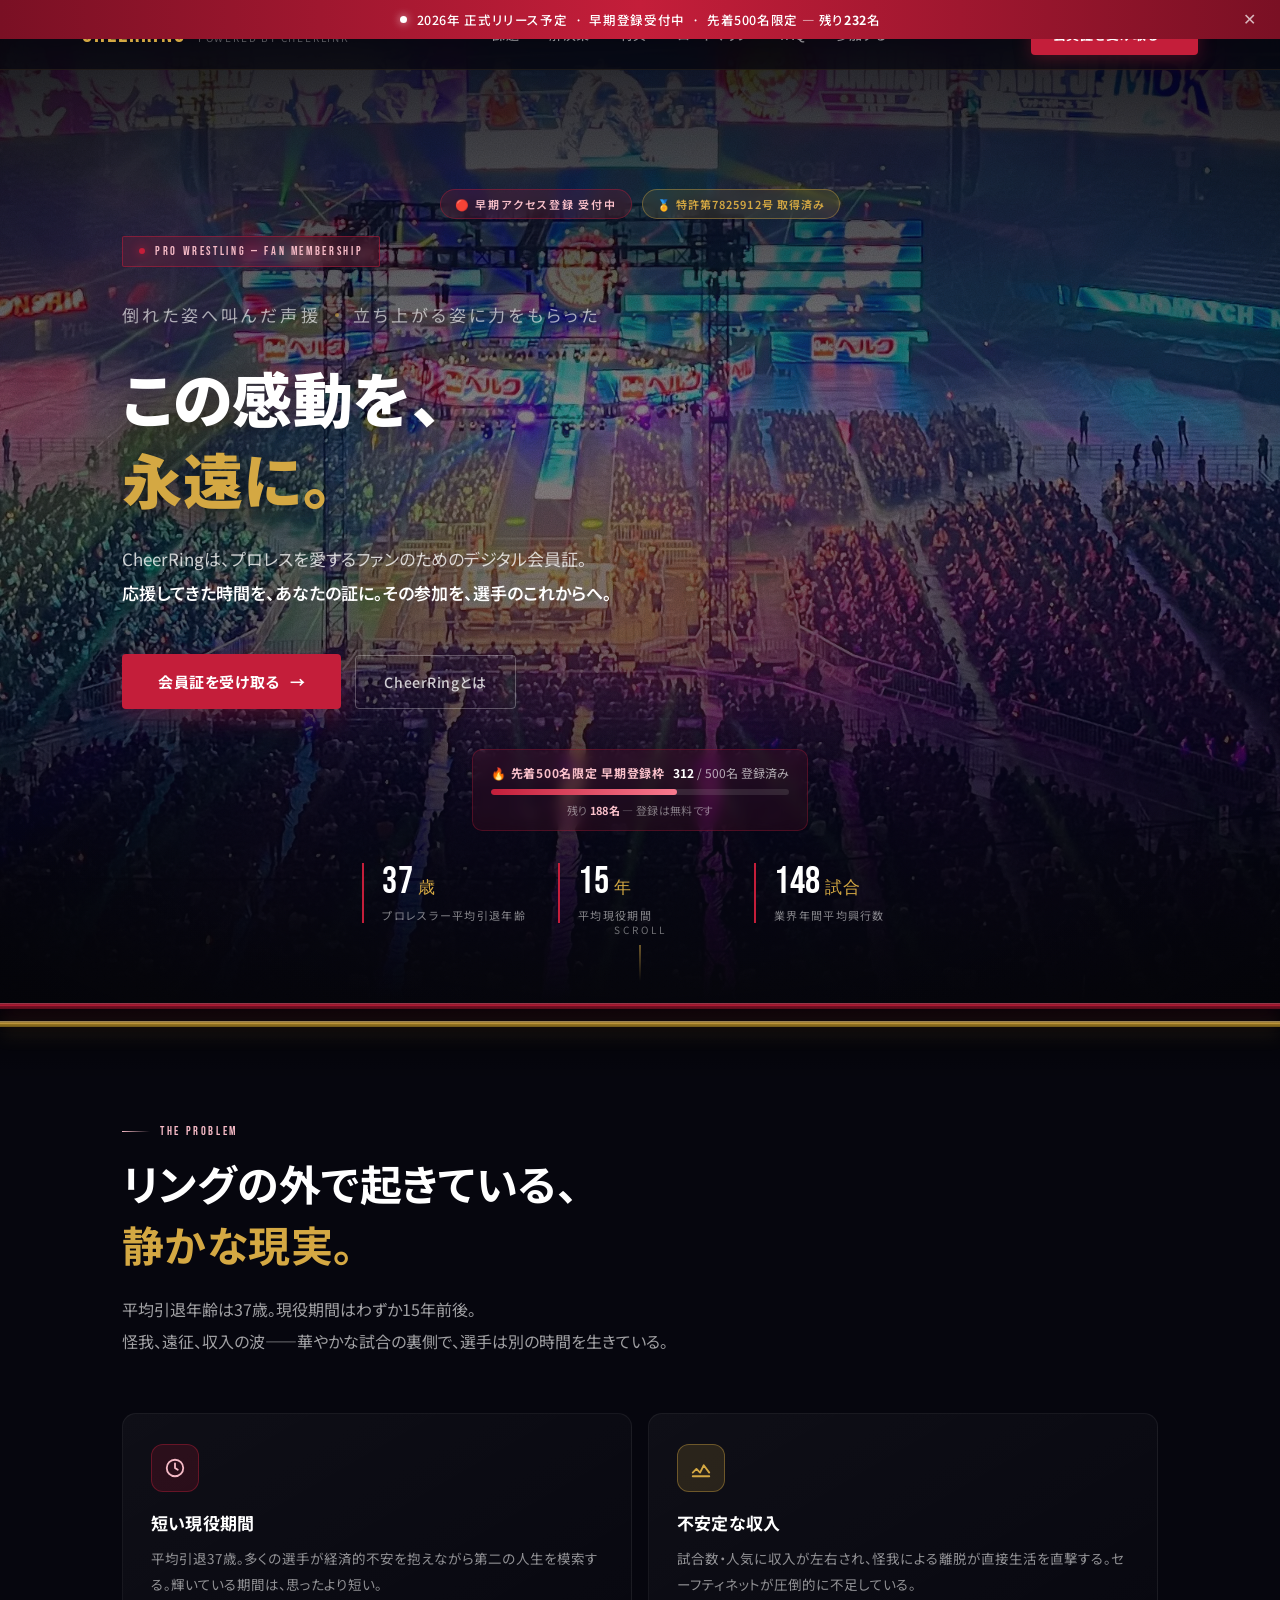
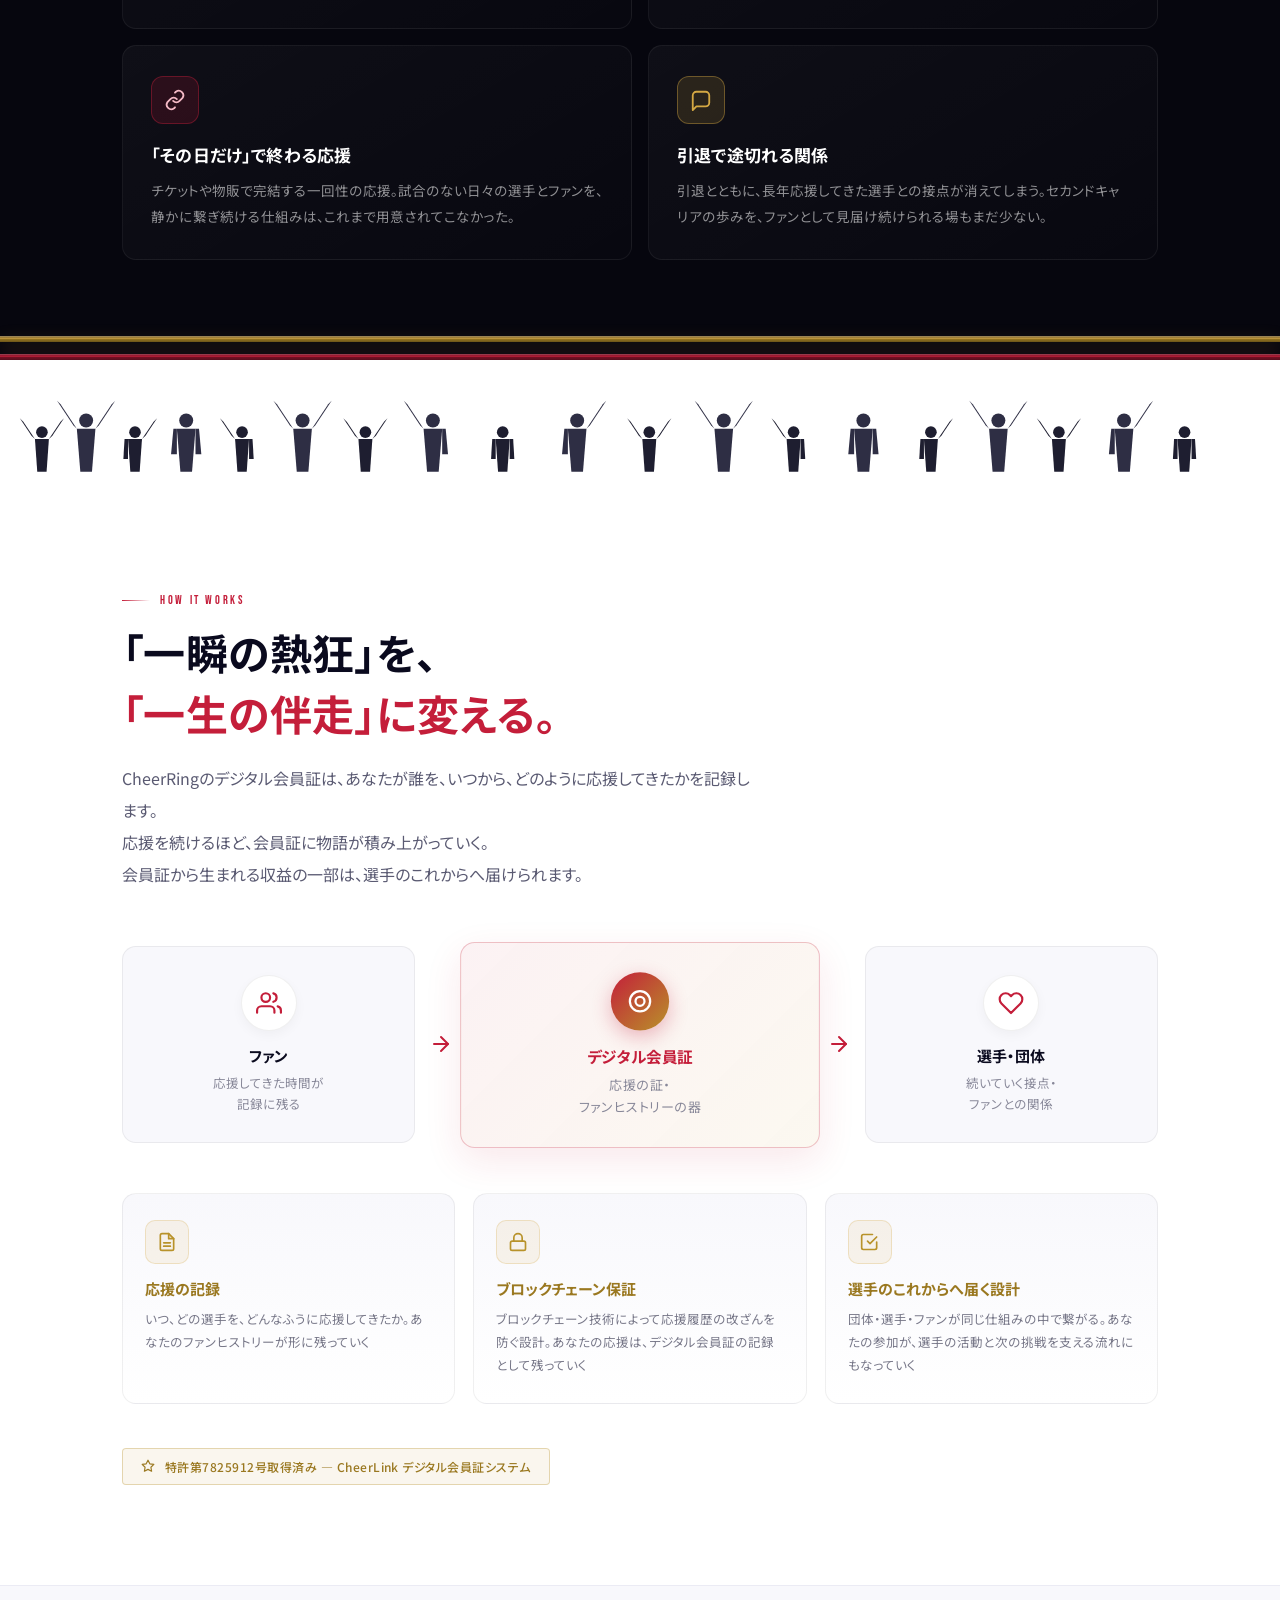
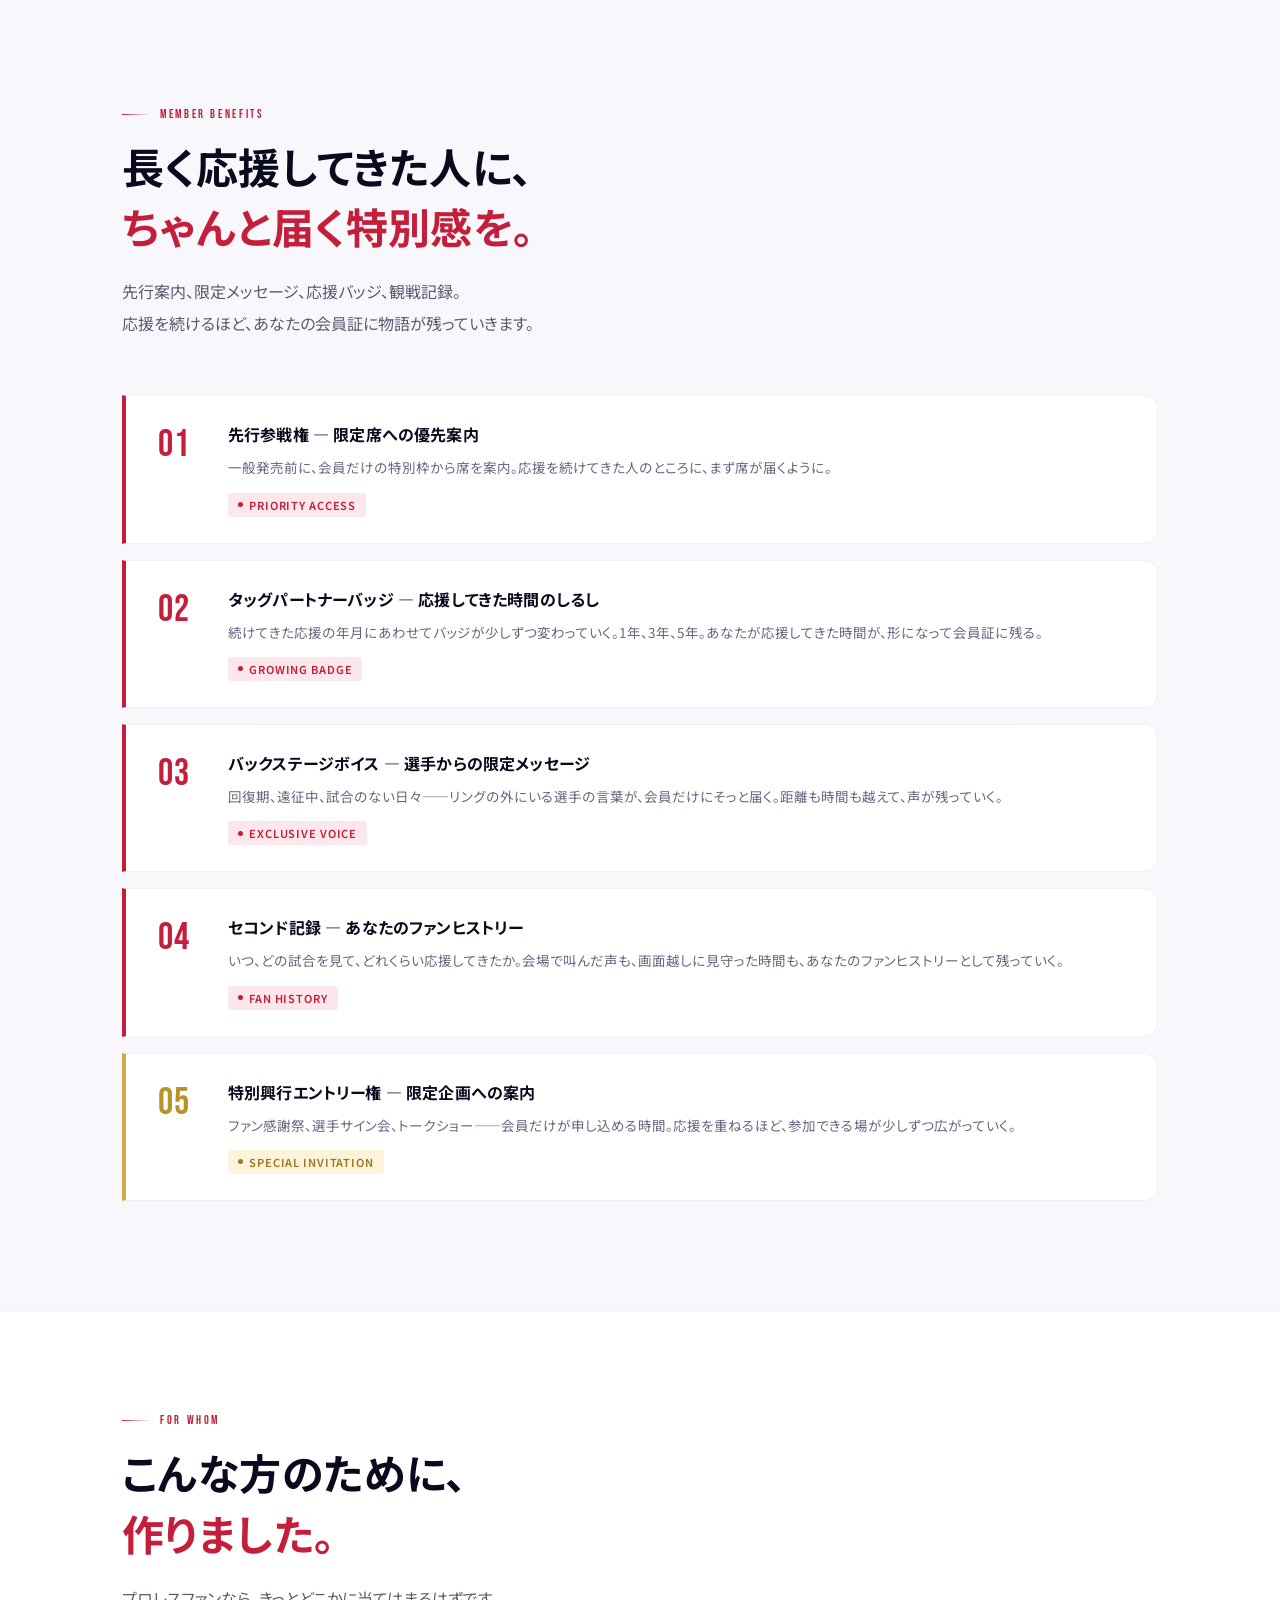
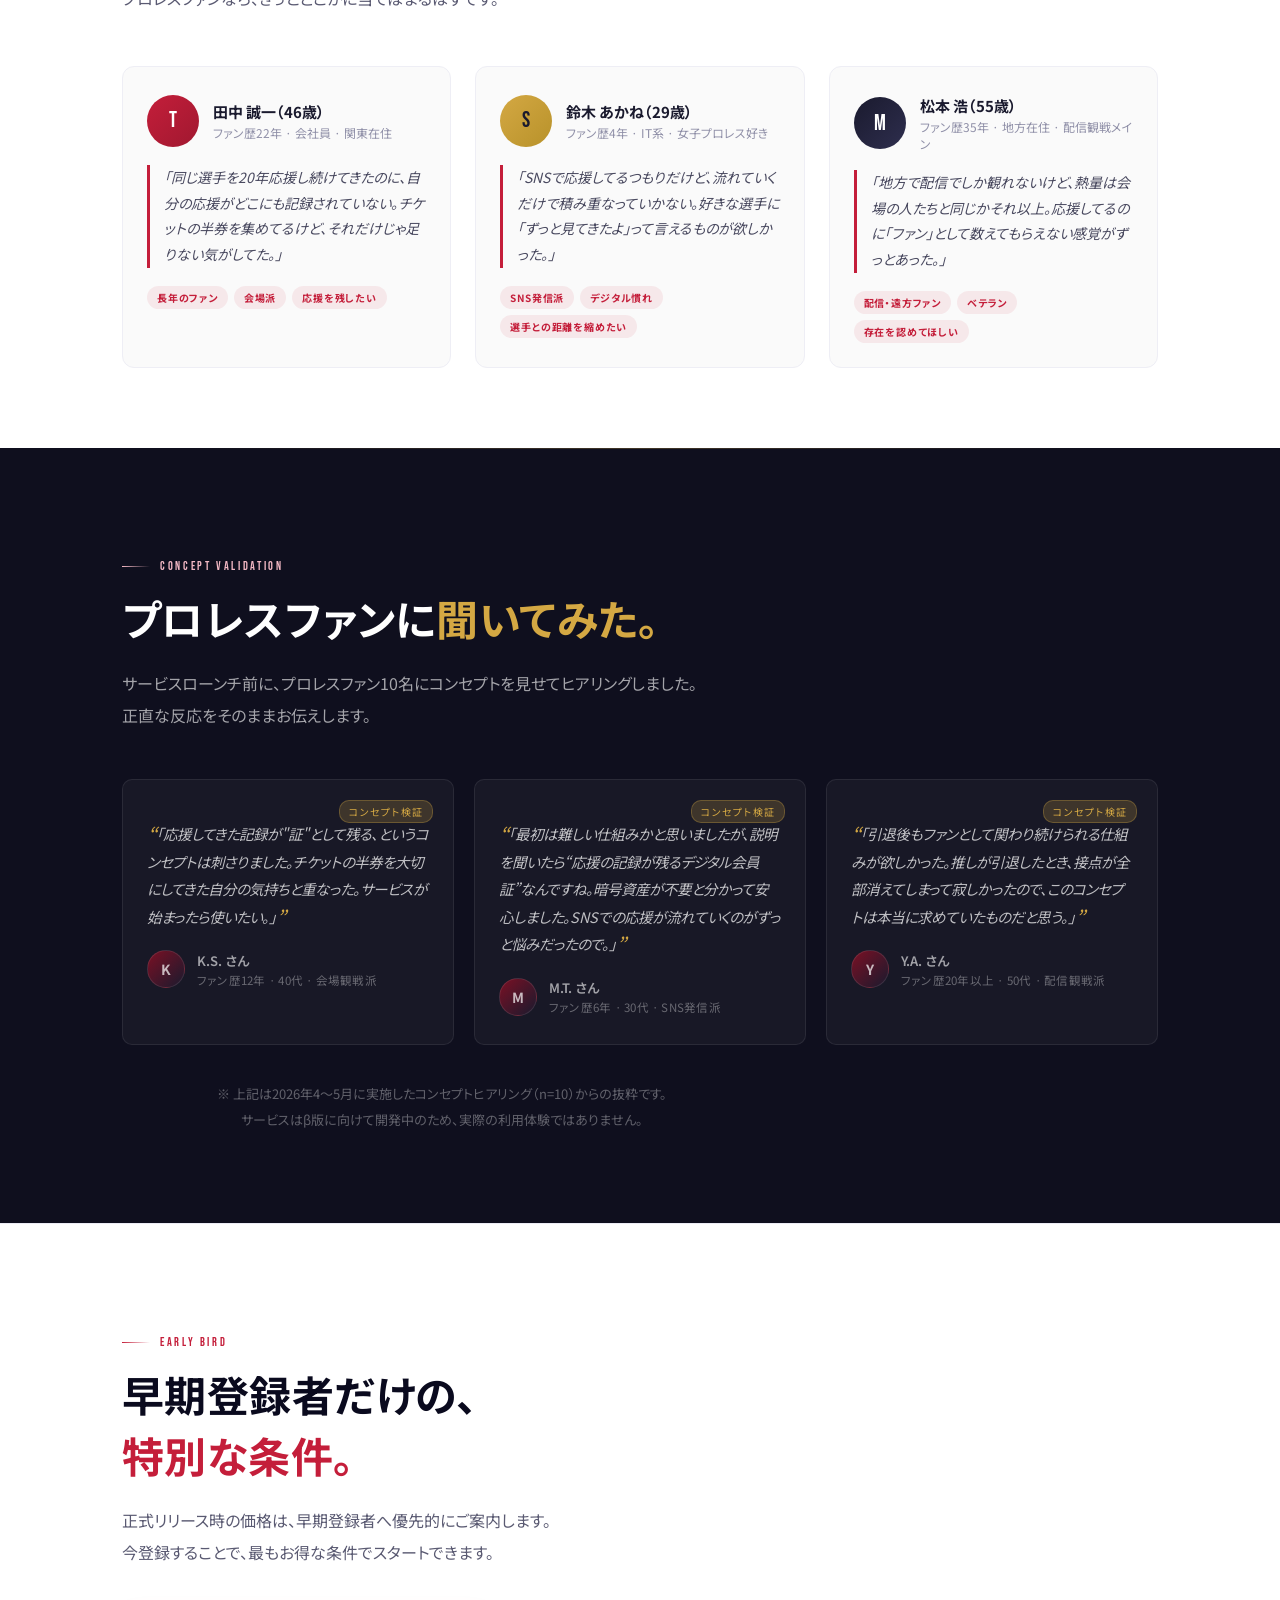
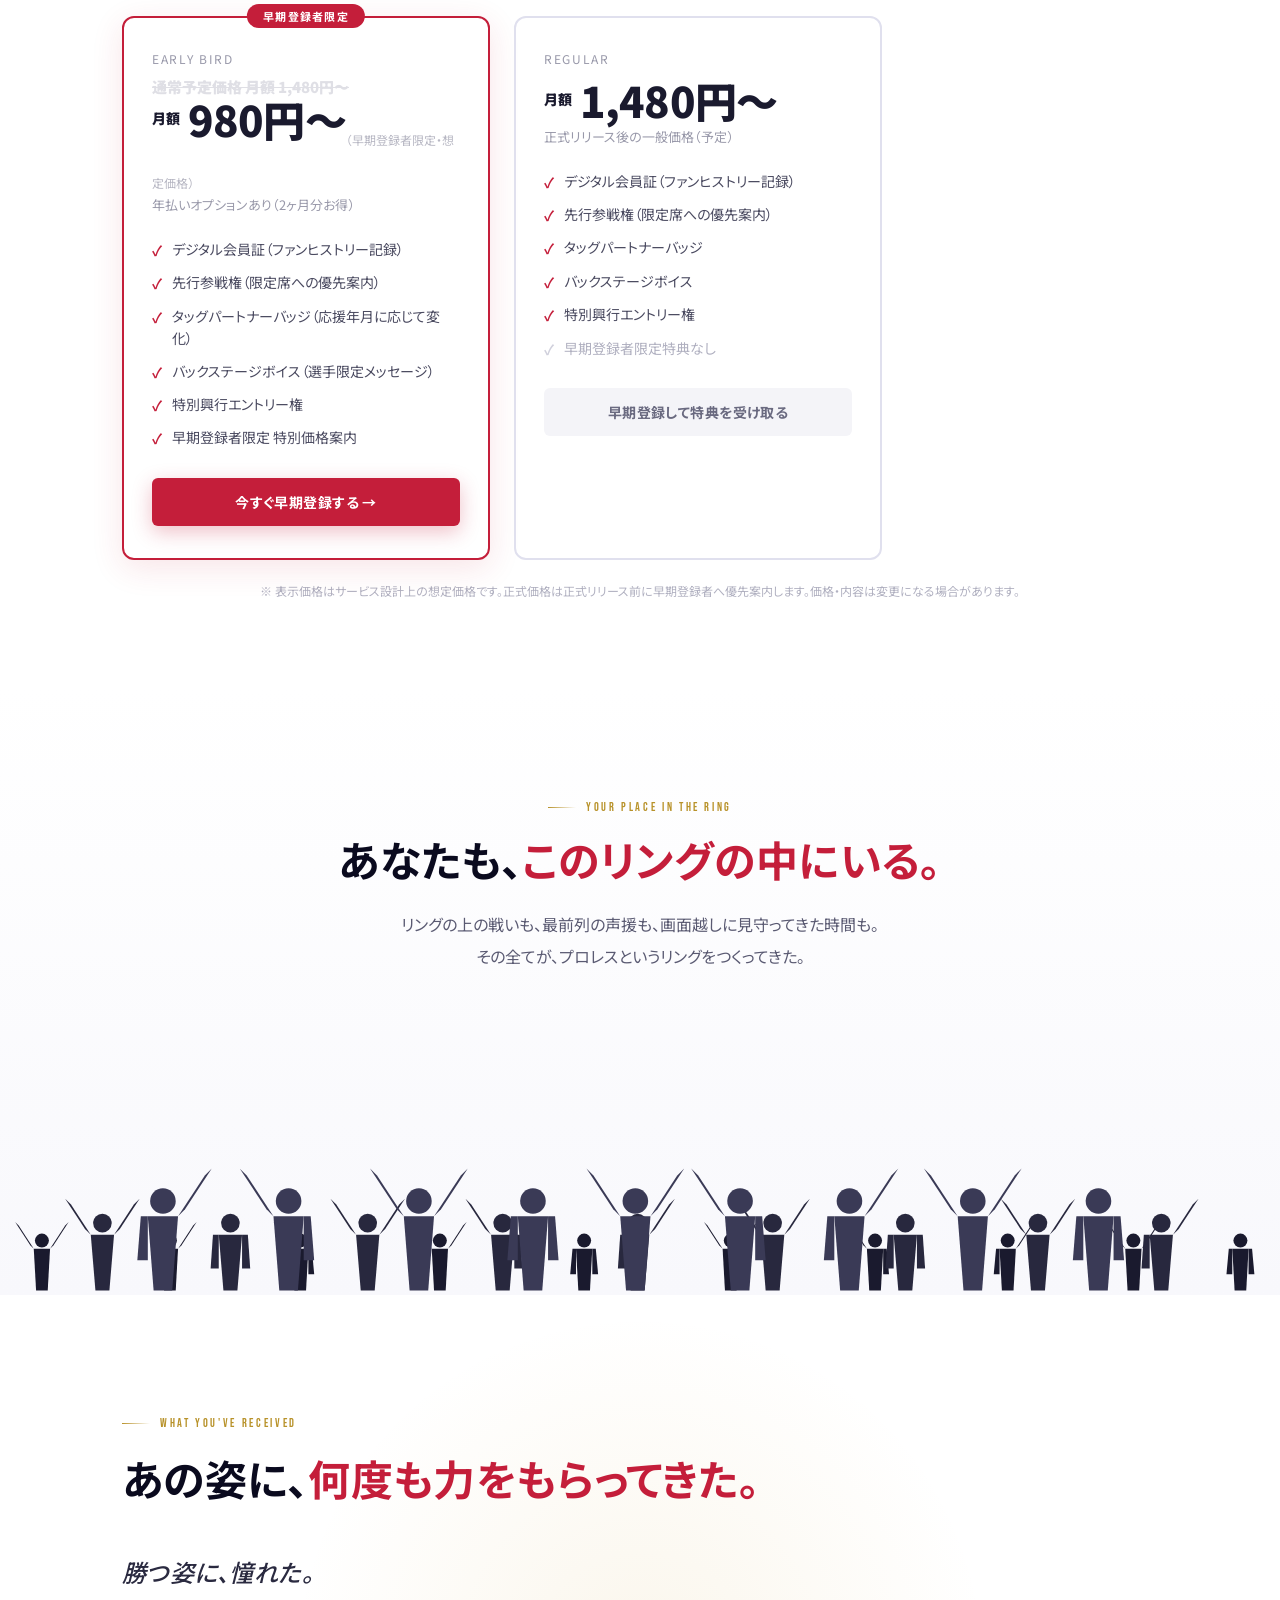
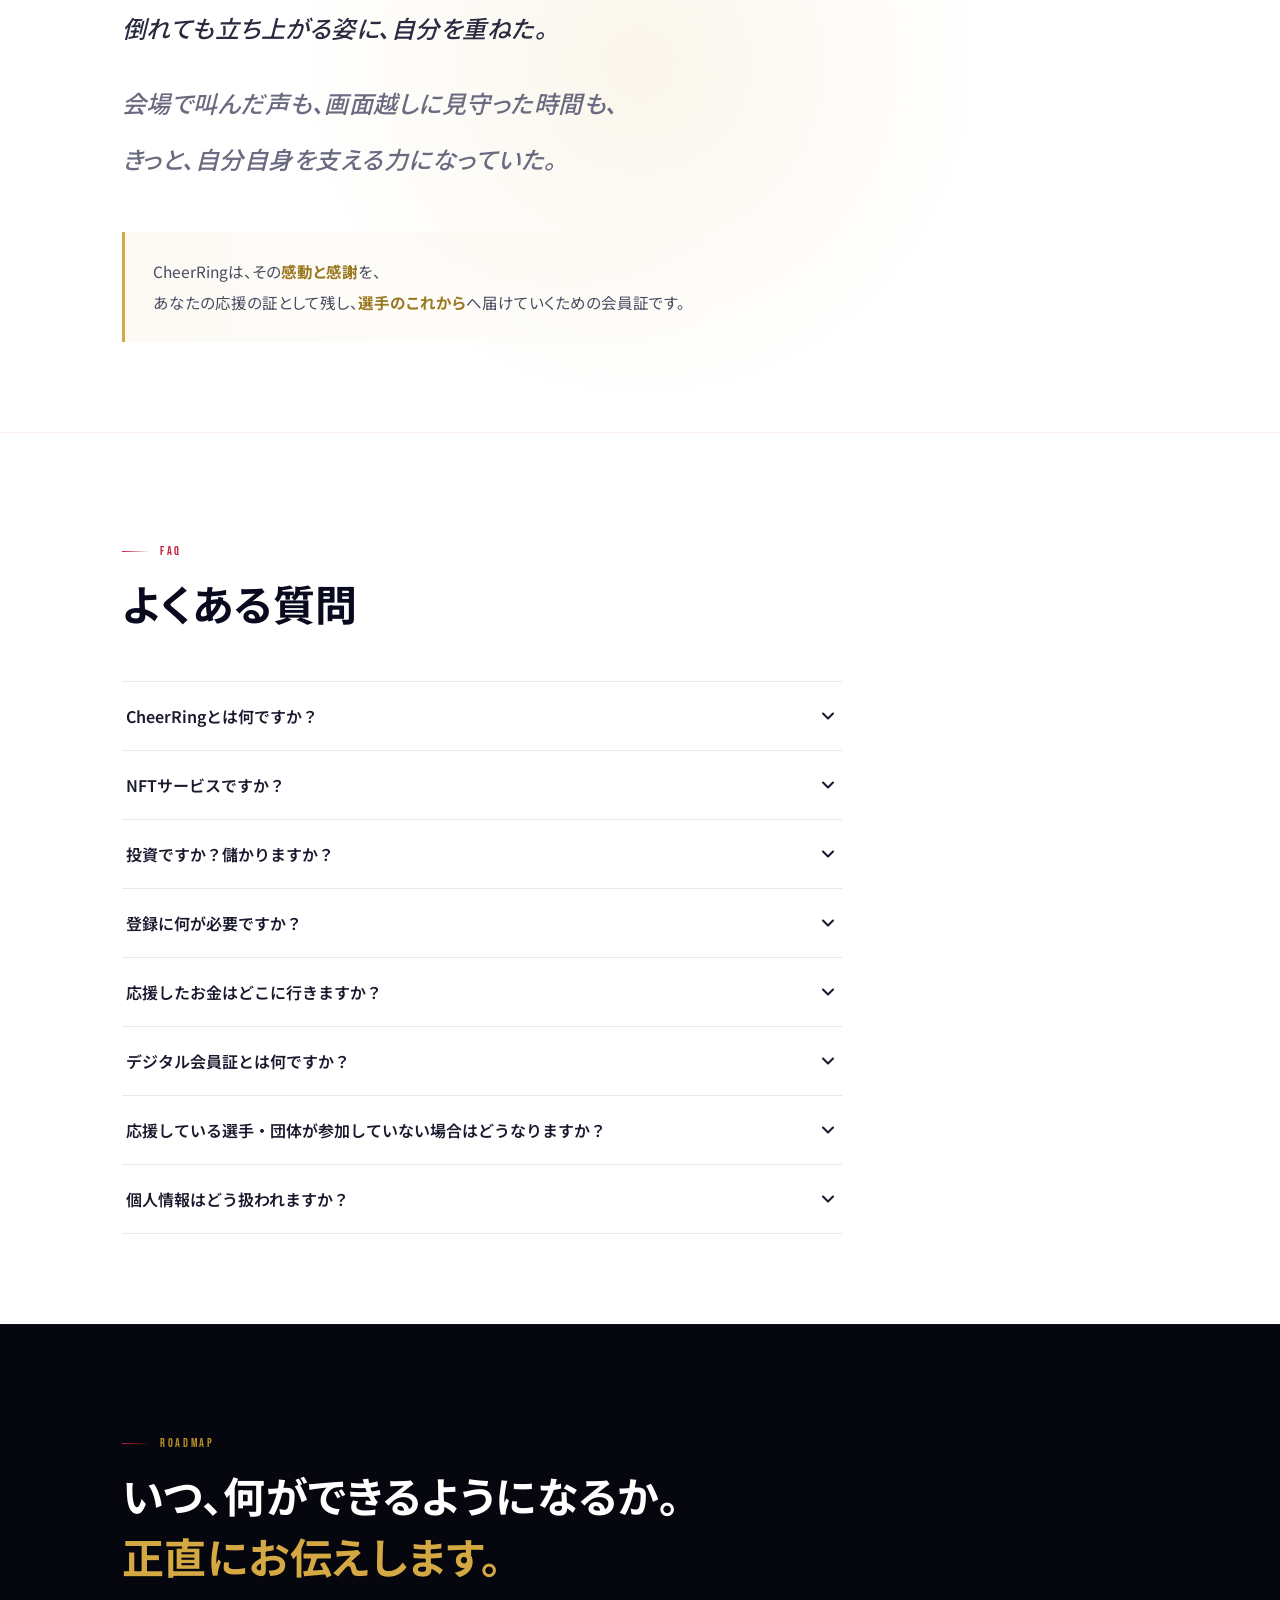
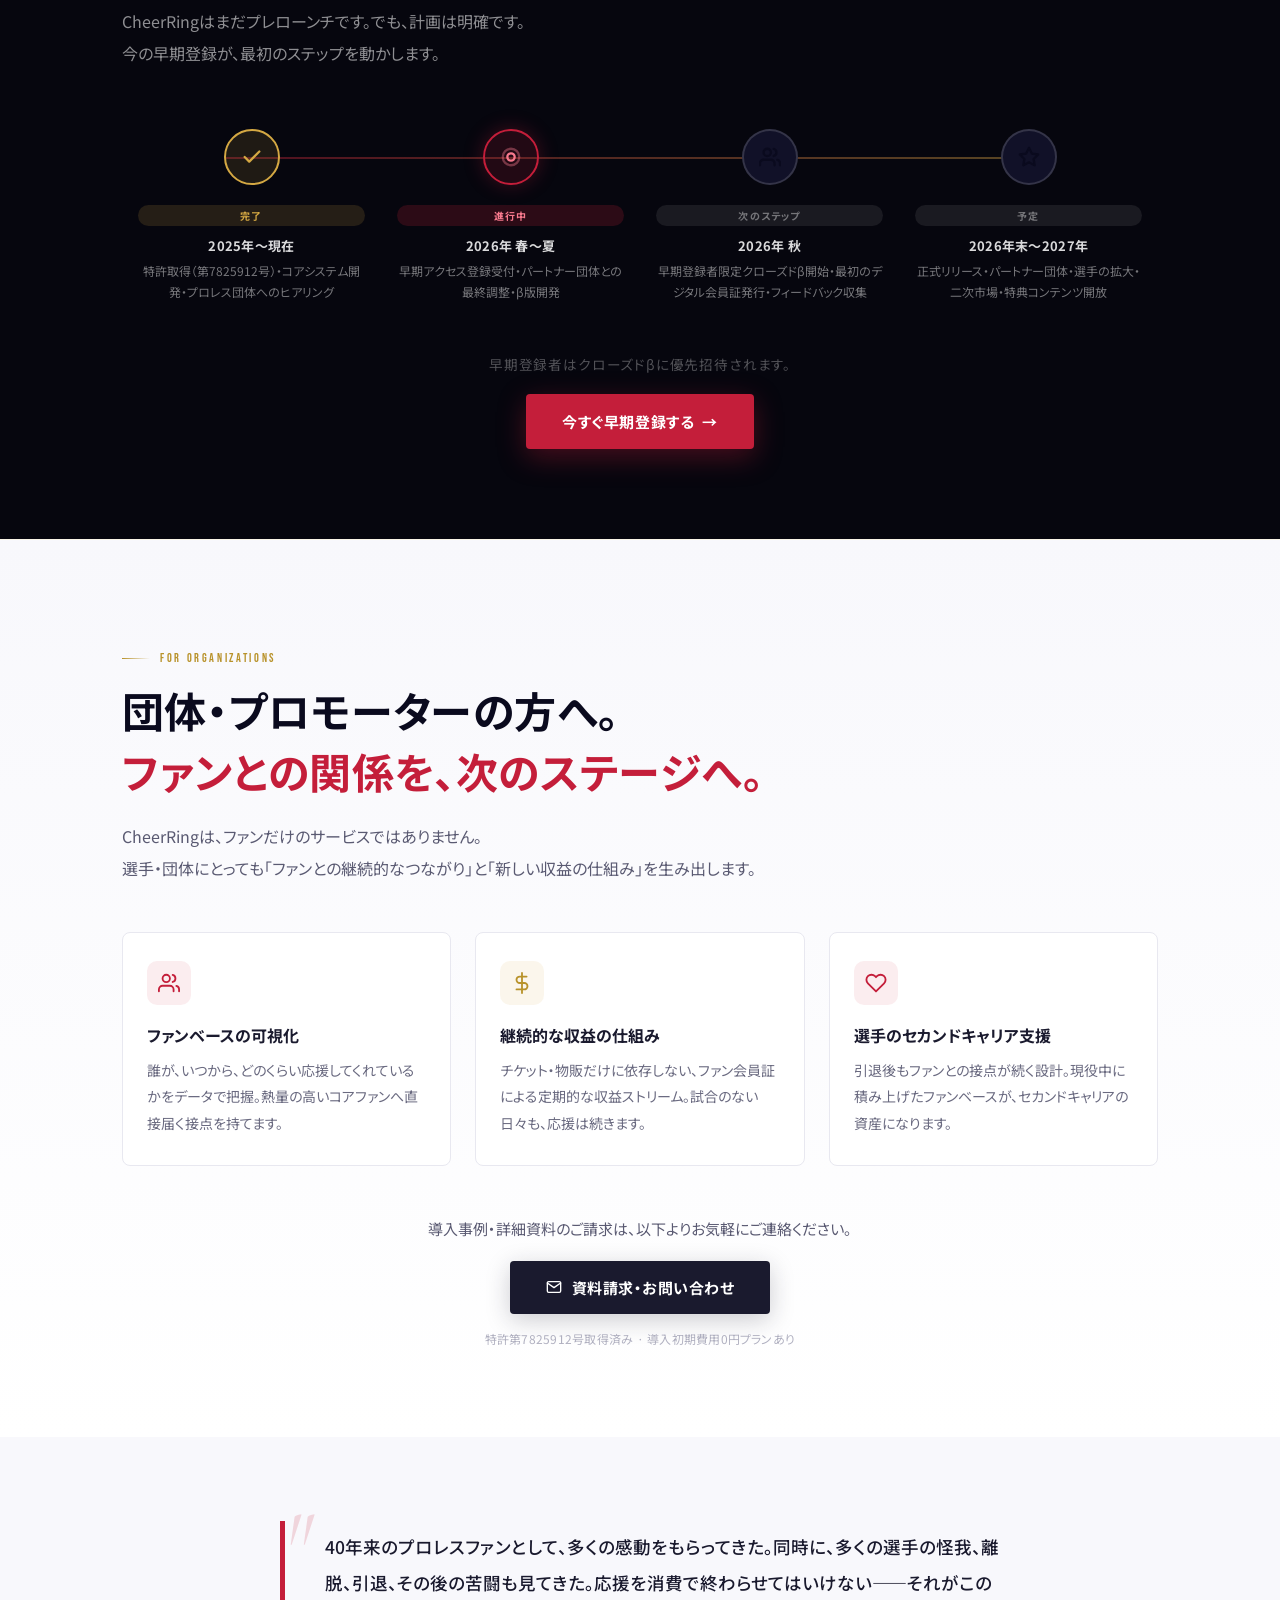
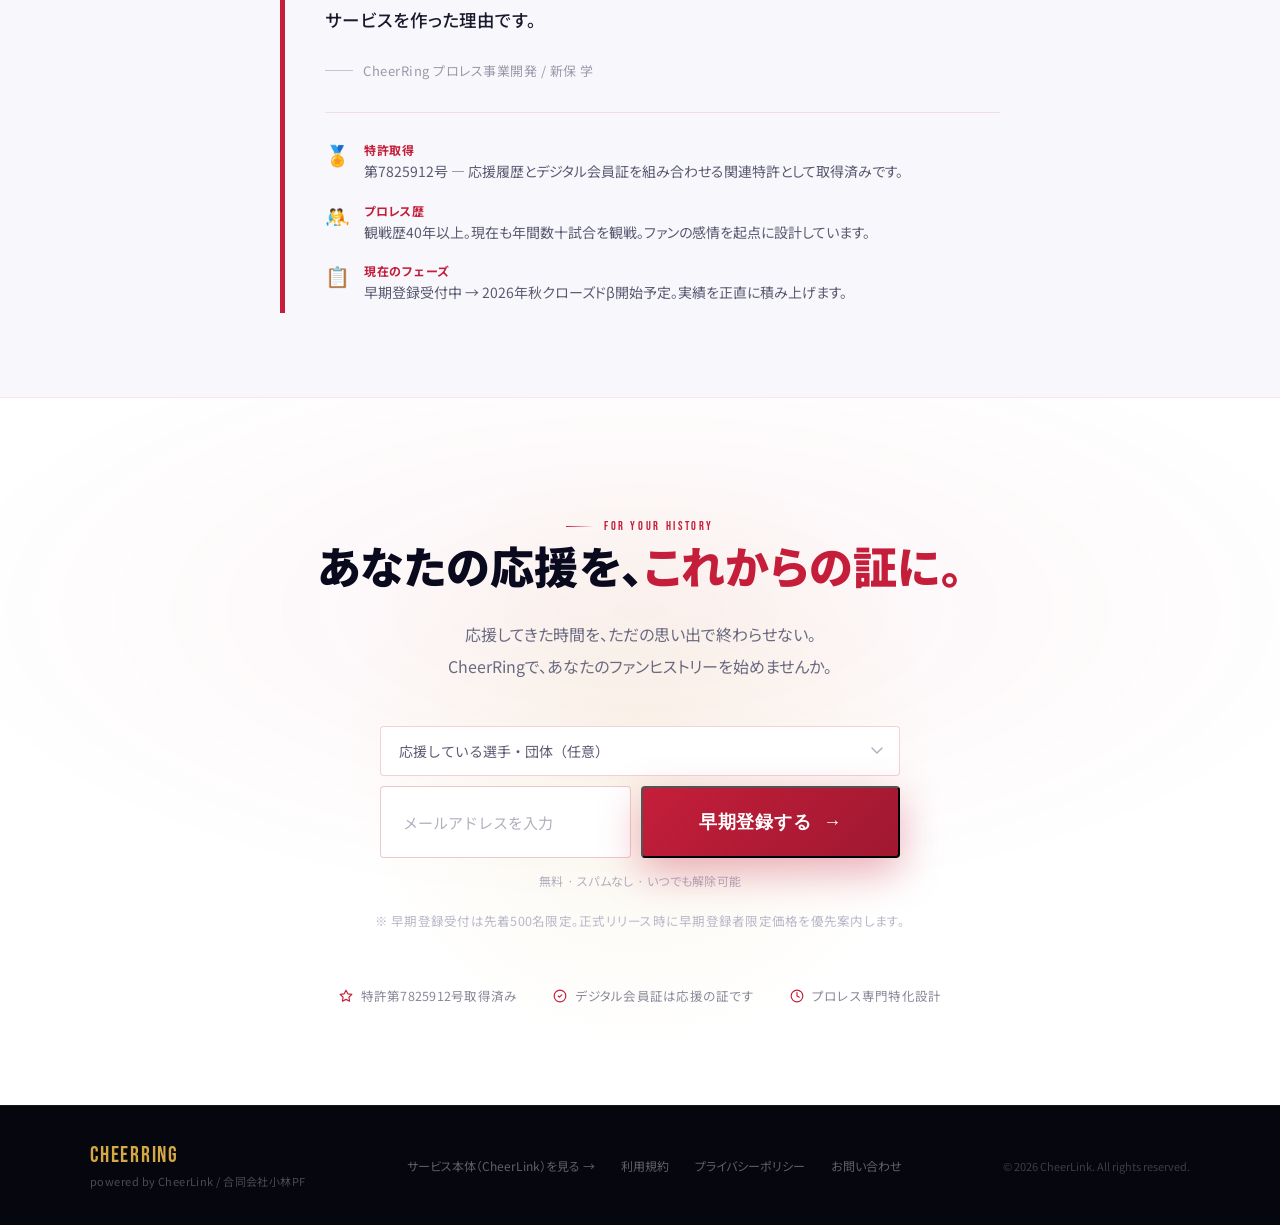
==== index.html @ 6fa5cf4f "chore: update LP FAQ and service copy" ====
<!DOCTYPE html>
<html lang="ja">
<head>
  <meta charset="UTF-8">
  <meta name="viewport" content="width=device-width, initial-scale=1.0">
  <title>CheerRing — この感動を、永遠に。</title>
  <meta name="description" content="CheerRingは、プロレスファンのためのデジタル会員証。応援してきた時間を証として残し、選手のこれからへ届ける。特許取得済み。早期登録無料・先着500名限定。2026年秋クローズドβ開始予定。">
  <meta property="og:title" content="CheerRing — この感動を、永遠に。">
  <meta property="og:description" content="プロレスファンのためのデジタル会員証。応援してきた時間を証として残す。特許第7825912号取得済み。先着500名限定・早期登録無料。">
  <meta property="og:type" content="website">
  <meta property="og:url" content="https://manabu619.github.io/cheerring/">
  <meta property="og:image" content="https://manabu619.github.io/cheerring/hero_bg2.png">
  <meta property="og:image:width" content="1200">
  <meta property="og:image:height" content="630">
  <meta name="twitter:card" content="summary_large_image">
  <meta name="twitter:title" content="CheerRing — この感動を、永遠に。">
  <meta name="twitter:description" content="プロレスファンのためのデジタル会員証。応援してきた時間を証として残す。特許取得済み・先着500名限定・無料登録。">
  <meta name="twitter:image" content="https://manabu619.github.io/cheerring/hero_bg2.png">
  <link rel="canonical" href="https://manabu619.github.io/cheerring/">
  <link rel="manifest" href="manifest.json">
  <link rel="icon" type="image/svg+xml" href="data:image/svg+xml,<svg xmlns='http://www.w3.org/2000/svg' viewBox='0 0 32 32'><rect width='32' height='32' rx='6' fill='%23c41e3a'/><text x='16' y='24' text-anchor='middle' font-size='22' font-family='serif' fill='%23d4a843'>C</text></svg>">
  <meta name="theme-color" content="#c41e3a">
  <meta name="apple-mobile-web-app-capable" content="yes">
  <meta name="apple-mobile-web-app-status-bar-style" content="black-translucent">
  <meta name="apple-mobile-web-app-title" content="CheerRing">
  <script type="application/ld+json">
  {
    "@context": "https://schema.org",
    "@graph": [
      {
        "@type": "Organization",
        "name": "CheerRing",
        "url": "https://manabu619.github.io/cheerring/",
        "description": "プロレスを愛するファンのためのデジタル会員証サービス",
        "founder": { "@type": "Person", "name": "新保学" },
        "parentOrganization": { "@type": "Organization", "name": "CheerLink / 合同会社小林PF" }
      },
      {
        "@type": "FAQPage",
        "mainEntity": [
          {
            "@type": "Question",
            "name": "CheerRingとは何ですか？",
            "acceptedAnswer": {
              "@type": "Answer",
              "text": "CheerRingは、ファンがいつ、誰を、どれだけ応援したかをデジタル会員証として記録し、その応援金額を選手または団体へ届ける仕組みです。"
            }
          },
          {
            "@type": "Question",
            "name": "NFTサービスですか？",
            "acceptedAnswer": {
              "@type": "Answer",
              "text": "バックエンドの技術としてブロックチェーンを使いますが、ファンにNFTや暗号資産の知識は必要ありません。ユーザーが扱うのはデジタル会員証です。"
            }
          },
          {
            "@type": "Question",
            "name": "投資ですか？儲かりますか？",
            "acceptedAnswer": {
              "@type": "Answer",
              "text": "投資商品ではありません。受け取るのは応援の記録と継続特典であり、値上がり益・配当・元本保証はありません。"
            }
          },
          {
            "@type": "Question",
            "name": "登録に何が必要ですか？",
            "acceptedAnswer": {
              "@type": "Answer",
              "text": "早期登録に必要なのはメールアドレスだけです。暗号資産・ウォレット・クレジットカードの事前登録は不要です。"
            }
          },
          {
            "@type": "Question",
            "name": "応援したお金はどこに行きますか？",
            "acceptedAnswer": {
              "@type": "Answer",
              "text": "応援金額の85%を選手へ届け、15%がプラットフォーム運営費になります。正式な支払い条件はリリース時に案内します。"
            }
          },
          {
            "@type": "Question",
            "name": "デジタル会員証とは何ですか？",
            "acceptedAnswer": {
              "@type": "Answer",
              "text": "デジタル会員証は、いつ、誰を、どれだけ応援したかを記録する応援の証です。専門知識や暗号資産の購入は不要です。"
            }
          }
        ]
      }
    ]
  }
  </script>
  <link rel="preconnect" href="https://fonts.googleapis.com">
  <link rel="preconnect" href="https://fonts.gstatic.com" crossorigin>
  <link href="https://fonts.googleapis.com/css2?family=Noto+Sans+JP:wght@300;400;500;600;700;900&family=Bebas+Neue&family=Cormorant+Garamond:ital,wght@1,500;1,600&display=swap" rel="stylesheet">
  <style>
    /* ========================================================
       CheerRing — Pro Wrestling Fan Support Platform
       Design System v2.0 (visual rebuild)
       ======================================================== */

    /* ---------- Skip link (accessibility) ---------- */
    .skip-link {
      position: absolute;
      top: -100%;
      left: 1rem;
      z-index: 9999;
      padding: .5rem 1.2rem;
      background: #c41e3a;
      color: #fff;
      font-size: .9rem;
      font-weight: 700;
      border-radius: 4px;
      text-decoration: none;
      transition: top .15s;
    }
    .skip-link:focus { top: .75rem; }

    /* ---------- Legal modal ---------- */
    .legal-overlay {
      display: none;
      position: fixed;
      inset: 0;
      background: rgba(0,0,0,.85);
      z-index: 10000;
      overflow-y: auto;
      padding: 2rem 1rem;
    }
    .legal-overlay.open { display: flex; align-items: flex-start; justify-content: center; }
    .legal-modal {
      background: #111128;
      border: 1px solid rgba(255,255,255,.12);
      border-radius: 12px;
      max-width: 680px;
      width: 100%;
      padding: 2.5rem 2rem;
      position: relative;
      color: rgba(255,255,255,.82);
      font-size: .88rem;
      line-height: 1.8;
    }
    .legal-modal h2 { font-size: 1.2rem; color: #fff; margin-bottom: 1.5rem; }
    .legal-modal h3 { font-size: .95rem; color: #d4a843; margin: 1.4rem 0 .4rem; }
    .legal-modal p { margin-bottom: .8rem; }
    .legal-close-btn {
      position: absolute;
      top: 1rem;
      right: 1rem;
      background: none;
      border: none;
      color: rgba(255,255,255,.6);
      font-size: 1.4rem;
      cursor: pointer;
      line-height: 1;
      padding: .25rem .5rem;
      border-radius: 4px;
      transition: color .2s;
    }
    .legal-close-btn:hover { color: #fff; }

    /* ---------- Reset & root ---------- */
    *, *::before, *::after { margin: 0; padding: 0; box-sizing: border-box; }
    html { scroll-behavior: smooth; -webkit-text-size-adjust: 100%; }
    body {
      font-family: 'Noto Sans JP', 'Hiragino Kaku Gothic ProN', 'Hiragino Sans', 'Yu Gothic', sans-serif;
      font-feature-settings: 'palt';
      -webkit-font-smoothing: antialiased;
      -moz-osx-font-smoothing: grayscale;
      color: #0a0a1e;
      background: #06060e;
      overflow-x: hidden;
    }
    img, svg { max-width: 100%; display: block; }
    a { color: inherit; }

    :root {
      --red: #c41e3a;
      --red-dark: #a01830;
      --red-deep: #7a1024;
      --gold: #d4a843;
      --gold-dark: #b8922a;
      --gold-deep: #9a7820;
      --ink: #06060e;
      --ink-2: #0f0f1e;
      --ink-3: #1a1a2e;
      --paper: #ffffff;
      --paper-2: #f8f8fc;
      --paper-3: #efeff5;
      --line: rgba(255,255,255,0.08);
      --text-mute: rgba(255,255,255,0.62);
      --text-mute-2: rgba(255,255,255,0.42);
    }

    /* ---------- Utilities ---------- */
    .container { max-width: 1100px; margin: 0 auto; padding: 0 32px; }
    .eyebrow {
      display: inline-flex; align-items: center; gap: 10px;
      font-family: 'Bebas Neue', 'Noto Sans JP', sans-serif;
      font-size: 12px; letter-spacing: 0.22em; color: var(--red);
      font-weight: 400;
    }
    .eyebrow::before {
      content: ''; width: 28px; height: 1px;
      background: linear-gradient(to right, var(--red), transparent);
    }
    .eyebrow.gold { color: var(--gold-dark); }
    .eyebrow.gold::before { background: linear-gradient(to right, var(--gold-dark), transparent); }
    .eyebrow.light { color: #f4b9c5; }
    .eyebrow.light::before { background: linear-gradient(to right, #f4b9c5, transparent); }

    h2.section-h2 {
      font-size: clamp(26px, 3.4vw, 42px);
      font-weight: 700;
      line-height: 1.45;
      letter-spacing: 0.01em;
      margin: 14px 0 18px;
    }
    h2.section-h2 em { color: var(--red); font-style: normal; }
    h2.section-h2.on-dark { color: #fff; }
    h2.section-h2.on-dark em { color: var(--gold); }

    .section-body {
      font-size: 16px; line-height: 2;
      color: #5a5a72; max-width: 640px;
    }
    .section-body.on-dark { color: rgba(255,255,255,0.62); }

    /* fade-in animation for IntersectionObserver */
    .reveal { opacity: 0; transform: translateY(28px); transition: opacity .9s ease, transform .9s ease; }
    .reveal.is-in { opacity: 1; transform: none; }
    .reveal.delay-1 { transition-delay: .12s; }
    .reveal.delay-2 { transition-delay: .24s; }
    .reveal.delay-3 { transition-delay: .36s; }
    .reveal.delay-4 { transition-delay: .48s; }
    .reveal.delay-5 { transition-delay: .60s; }

    /* ===================================================
       NAV
       =================================================== */
    nav {
      position: fixed; top: 0; left: 0; right: 0; z-index: 100;
      background: rgba(6,6,14,0.72);
      backdrop-filter: blur(18px) saturate(140%);
      -webkit-backdrop-filter: blur(18px) saturate(140%);
      border-bottom: 1px solid rgba(212,168,67,0.10);
      transition: background .3s ease, border-color .3s ease;
    }
    nav.scrolled {
      background: rgba(6,6,14,0.94);
      border-bottom-color: rgba(212,168,67,0.18);
    }
    .nav-inner {
      max-width: 1180px; margin: 0 auto; padding: 14px 32px;
      display: flex; align-items: center; justify-content: space-between; gap: 20px;
    }
    .nav-logo-wrap { display: flex; align-items: baseline; gap: 12px; }
    .nav-logo {
      font-family: 'Bebas Neue', sans-serif;
      color: var(--gold);
      font-size: 26px; letter-spacing: 0.08em;
      text-decoration: none;
    }
    .nav-tag {
      color: rgba(255,255,255,0.32); font-size: 10px;
      letter-spacing: 0.18em; text-transform: uppercase;
    }
    .nav-links { display: flex; gap: 30px; }
    .nav-links a {
      color: rgba(255,255,255,0.55); text-decoration: none;
      font-size: 13px; font-weight: 500; letter-spacing: 0.04em;
      position: relative; transition: color .2s;
    }
    .nav-links a::after {
      content: ''; position: absolute; left: 0; bottom: -6px;
      width: 0; height: 1px; background: var(--gold);
      transition: width .25s ease;
    }
    .nav-links a:hover { color: var(--gold); }
    .nav-links a:hover::after { width: 100%; }
    .nav-links a.active { color: var(--gold); }
    .nav-links a.active::after { width: 100%; }
    .nav-cta {
      background: var(--red); color: #fff;
      padding: 11px 22px; border-radius: 4px;
      font-size: 13px; font-weight: 700; letter-spacing: 0.04em;
      text-decoration: none;
      transition: background .2s, transform .15s, box-shadow .2s;
      box-shadow: 0 4px 18px rgba(196,30,58,0.32);
    }
    .nav-cta:hover {
      background: var(--red-dark);
      transform: translateY(-1px);
      box-shadow: 0 6px 24px rgba(196,30,58,0.5);
    }
    .nav-burger { display: none; background: none; border: 0; cursor: pointer; padding: 8px; }
    .nav-burger span {
      display: block; width: 22px; height: 2px; background: #fff;
      margin: 4px 0; border-radius: 2px; transition: transform .3s, opacity .3s;
    }
    @media (max-width: 820px) {
      .nav-links, .nav-cta { display: none; }
      .nav-burger { display: block; }
      nav.menu-open .nav-links {
        display: flex; flex-direction: column; gap: 18px;
        position: absolute; top: 100%; left: 0; right: 0;
        background: rgba(6,6,14,0.98); padding: 24px 32px;
        border-bottom: 1px solid rgba(212,168,67,0.16);
      }
      nav.menu-open .nav-cta {
        display: inline-block; align-self: flex-start; margin-top: 10px;
      }
      nav.menu-open .nav-burger span:nth-child(1) { transform: translateY(6px) rotate(45deg); }
      nav.menu-open .nav-burger span:nth-child(2) { opacity: 0; }
      nav.menu-open .nav-burger span:nth-child(3) { transform: translateY(-6px) rotate(-45deg); }
    }

    /* ===================================================
       HERO
       =================================================== */
    .hero {
      position: relative; min-height: 100vh;
      display: flex; flex-direction: column; justify-content: center;
      overflow: hidden; isolation: isolate;
    }
    .hero-bg {
      position: absolute; inset: 0;
      background-image: url('./hero_bg2.webp');
      background-size: cover; background-position: center 38%;
      transform: scale(1.05);
      animation: heroZoom 22s ease-in-out infinite alternate;
    }
    @keyframes heroZoom {
      from { transform: scale(1.05) translateY(0); }
      to   { transform: scale(1.12) translateY(-1.5%); }
    }
    .hero-overlay {
      position: absolute; inset: 0;
      background:
        linear-gradient(180deg,
          rgba(6,6,14,0.85) 0%,
          rgba(6,6,14,0.45) 38%,
          rgba(6,6,14,0.65) 70%,
          rgba(6,6,14,1) 100%);
    }
    .hero-spot {
      position: absolute; inset: 0;
      background:
        radial-gradient(ellipse 65% 50% at 50% 50%, rgba(212,168,67,0.10) 0%, transparent 60%),
        radial-gradient(ellipse 38% 28% at 50% 60%, rgba(196,30,58,0.18) 0%, transparent 70%);
      mix-blend-mode: screen;
    }
    .hero-noise {
      position: absolute; inset: 0; pointer-events: none; opacity: 0.32;
      background-image: url("data:image/svg+xml;utf8,<svg xmlns='http://www.w3.org/2000/svg' width='180' height='180'><filter id='n'><feTurbulence type='fractalNoise' baseFrequency='0.85' numOctaves='2' stitchTiles='stitch'/><feColorMatrix type='matrix' values='0 0 0 0 0  0 0 0 0 0  0 0 0 0 0  0 0 0 0.7 0'/></filter><rect width='100%' height='100%' filter='url(%23n)'/></svg>");
      mix-blend-mode: overlay;
    }
    .hero-vignette {
      position: absolute; inset: 0; pointer-events: none;
      background: radial-gradient(ellipse 95% 80% at 50% 50%, transparent 55%, rgba(0,0,0,0.55) 100%);
    }
    .hero-content {
      position: relative; z-index: 2;
      max-width: 1100px; margin: 0 auto;
      padding: 150px 32px 40px;
      width: 100%;
    }
    .hero-eyebrow {
      display: inline-flex; align-items: center; gap: 10px;
      background: rgba(196,30,58,0.18);
      border: 1px solid rgba(196,30,58,0.5);
      color: #f4b9c5;
      font-family: 'Bebas Neue', sans-serif;
      font-size: 12px; letter-spacing: 0.22em;
      padding: 7px 16px; border-radius: 2px; margin-bottom: 30px;
      backdrop-filter: blur(6px);
    }
    .hero-eyebrow::before {
      content: ''; width: 6px; height: 6px;
      background: var(--red); border-radius: 50%;
      box-shadow: 0 0 10px var(--red);
      animation: pulseDot 1.6s ease-in-out infinite;
    }
    @keyframes pulseDot {
      0%, 100% { transform: scale(1); opacity: 1; }
      50% { transform: scale(1.4); opacity: 0.6; }
    }
    .hero-headline {
      font-size: clamp(30px, 5vw, 60px);
      font-weight: 900;
      color: #fff;
      line-height: 1.35;
      letter-spacing: 0.01em;
      margin-bottom: 24px;
      text-shadow: 0 4px 32px rgba(0,0,0,0.65);
    }
    .hero-headline em {
      color: var(--gold);
      font-style: normal; position: relative;
      display: inline-block;
    }
    .hero-headline em::after {
      content: ''; position: absolute; left: 0; bottom: 4px;
      width: 100%; height: 8px;
      background: linear-gradient(to right, transparent, rgba(212,168,67,0.35), transparent);
      filter: blur(8px); z-index: -1;
    }
    .hero-script {
      font-family: 'Noto Sans JP', sans-serif;
      font-weight: 400; font-style: normal;
      color: rgba(255,255,255,0.62);
      font-size: clamp(14px, 1.35vw, 17px);
      letter-spacing: 0.18em;
      margin-bottom: 24px;
      line-height: 2.1;
    }
    .hero-script .dot {
      display: inline-block; width: 4px; height: 4px;
      background: var(--gold); border-radius: 50%;
      margin: 0 14px 4px; vertical-align: middle;
      opacity: 0.6;
    }
    .hero-sub {
      font-size: clamp(15px, 1.4vw, 17px);
      color: rgba(255,255,255,0.78);
      line-height: 2; margin-bottom: 44px;
      max-width: 540px;
      font-weight: 400;
    }
    .hero-sub strong { color: #fff; font-weight: 600; }
    .hero-btns { display: flex; align-items: center; gap: 14px; flex-wrap: wrap; }

    .btn-primary {
      position: relative; display: inline-flex; align-items: center; gap: 10px;
      background: var(--red); color: #fff;
      padding: 17px 36px; border-radius: 4px;
      font-size: 15px; font-weight: 700; letter-spacing: 0.04em;
      text-decoration: none;
      box-shadow: 0 8px 28px rgba(196,30,58,0.35);
      transition: background .2s, transform .15s, box-shadow .2s;
      overflow: hidden;
    }
    .btn-primary::before {
      content: ''; position: absolute; inset: 0;
      background: linear-gradient(110deg, transparent 30%, rgba(255,255,255,0.3) 50%, transparent 70%);
      transform: translateX(-100%);
      transition: transform .65s ease;
    }
    .btn-primary:hover {
      background: var(--red-dark);
      transform: translateY(-2px);
      box-shadow: 0 12px 36px rgba(196,30,58,0.55);
    }
    .btn-primary:hover::before { transform: translateX(100%); }
    .btn-primary .arrow { transition: transform .25s; }
    .btn-primary:hover .arrow { transform: translateX(4px); }

    .btn-ghost {
      display: inline-flex; align-items: center; gap: 8px;
      background: transparent; color: rgba(255,255,255,0.78);
      padding: 16px 28px; border-radius: 4px;
      font-size: 14px; font-weight: 500; letter-spacing: 0.04em;
      border: 1px solid rgba(255,255,255,0.28);
      text-decoration: none;
      transition: border-color .2s, color .2s, background .2s;
    }
    .btn-ghost:hover { border-color: var(--gold); color: var(--gold); background: rgba(212,168,67,0.06); }

    /* hero stats */
    .hero-stats {
      position: relative; z-index: 2;
      max-width: 1100px; margin: 0 auto;
      padding: 0 32px 80px;
      display: grid; grid-template-columns: repeat(3, 1fr); gap: 32px;
    }
    @media (max-width: 700px) { .hero-stats { grid-template-columns: 1fr; gap: 18px; padding-bottom: 56px; } }
    .stat-item {
      border-left: 2px solid var(--red);
      padding-left: 18px;
    }
    .stat-num {
      font-family: 'Bebas Neue', sans-serif;
      font-size: 38px; line-height: 1; color: #fff;
      letter-spacing: 0.02em;
    }
    .stat-num span { font-size: 17px; color: var(--gold); margin-left: 4px; }
    .stat-label {
      font-size: 11px; color: rgba(255,255,255,0.5);
      letter-spacing: 0.12em; text-transform: uppercase;
      margin-top: 6px;
    }

    /* scroll cue */
    .scroll-cue {
      position: absolute; left: 50%; bottom: 22px; transform: translateX(-50%);
      z-index: 3; color: rgba(255,255,255,0.42);
      font-size: 10px; letter-spacing: 0.3em;
      display: flex; flex-direction: column; align-items: center; gap: 8px;
      pointer-events: none;
    }
    .scroll-cue .line {
      width: 1px; height: 36px; background: linear-gradient(to bottom, var(--gold), transparent);
      animation: scrollLine 2.2s ease-in-out infinite;
      transform-origin: top;
    }
    @keyframes scrollLine {
      0% { transform: scaleY(0); opacity: 0; }
      45% { transform: scaleY(1); opacity: 1; }
      100% { transform: scaleY(1); opacity: 0; }
    }

    /* ===================================================
       PROBLEM (dark)
       =================================================== */
    .problem-section {
      background: var(--ink);
      padding: 110px 0 100px;
      position: relative; overflow: hidden;
    }
    .problem-section::before {
      content: ''; position: absolute; top: -1px; left: 0; right: 0; height: 80px;
      background: linear-gradient(to bottom, rgba(0,0,0,0.5), transparent);
      pointer-events: none;
    }
    .ring-rope {
      position: absolute; left: 0; right: 0;
      height: 6px;
      background:
        linear-gradient(to bottom,
          rgba(196,30,58,0.6) 0%,
          rgba(196,30,58,0.9) 45%,
          rgba(122,16,36,0.95) 55%,
          rgba(122,16,36,0.7) 100%);
      box-shadow: 0 6px 18px rgba(196,30,58,0.25), inset 0 1px 0 rgba(255,255,255,0.15);
    }
    .ring-rope.gold {
      background:
        linear-gradient(to bottom,
          rgba(212,168,67,0.55) 0%,
          rgba(212,168,67,0.9) 45%,
          rgba(154,120,32,0.95) 55%,
          rgba(154,120,32,0.7) 100%);
      box-shadow: 0 6px 18px rgba(212,168,67,0.22), inset 0 1px 0 rgba(255,255,255,0.18);
    }
    .ring-rope.top { top: 0; }
    .ring-rope.bottom { bottom: 0; }

    .problem-section h2 { color: #fff; }
    .problem-section h2 em { color: var(--red); }

    .problem-grid {
      display: grid; grid-template-columns: repeat(2, 1fr); gap: 16px; margin-top: 56px;
    }
    @media (max-width: 720px) { .problem-grid { grid-template-columns: 1fr; } }
    .problem-card {
      position: relative;
      background: linear-gradient(150deg, rgba(255,255,255,0.04), rgba(255,255,255,0.01));
      border: 1px solid rgba(255,255,255,0.06);
      border-radius: 14px;
      padding: 30px 28px;
      overflow: hidden;
      transition: transform .3s ease, border-color .3s ease, background .3s ease;
    }
    .problem-card::after {
      content: ''; position: absolute; top: 0; left: 0; right: 0; height: 1px;
      background: linear-gradient(to right, transparent, rgba(212,168,67,0.4), transparent);
      transform: scaleX(0); transition: transform .4s ease;
    }
    .problem-card:hover {
      transform: translateY(-4px);
      border-color: rgba(212,168,67,0.3);
      background: linear-gradient(150deg, rgba(255,255,255,0.06), rgba(255,255,255,0.015));
    }
    .problem-card:hover::after { transform: scaleX(1); }
    .prob-icon {
      width: 48px; height: 48px; border-radius: 12px;
      display: flex; align-items: center; justify-content: center;
      margin-bottom: 18px;
    }
    .prob-icon.dark-red {
      background: rgba(196,30,58,0.16);
      border: 1px solid rgba(196,30,58,0.4);
      color: #f4b9c5;
    }
    .prob-icon.dark-gold {
      background: rgba(212,168,67,0.14);
      border: 1px solid rgba(212,168,67,0.4);
      color: var(--gold);
    }
    .prob-icon svg { width: 22px; height: 22px; }
    .prob-title {
      font-size: 17px; font-weight: 700; color: #fff;
      margin-bottom: 10px; letter-spacing: 0.01em;
    }
    .prob-body {
      font-size: 13.5px; color: rgba(255,255,255,0.55);
      line-height: 1.95;
    }

    /* strip */
    .sil-strip { width: 100%; overflow: hidden; line-height: 0; }

    /* ===================================================
       SOLUTION (white)
       =================================================== */
    .white-section { background: var(--paper); }
    .section-pad { padding: 110px 0 100px; }
    .center { text-align: center; }
    .center .section-body { margin-left: auto; margin-right: auto; }

    .solution-flow {
      display: grid; grid-template-columns: 1fr auto 1.18fr auto 1fr;
      align-items: stretch; gap: 0;
      margin: 56px 0 50px;
    }
    @media (max-width: 780px) {
      .solution-flow { grid-template-columns: 1fr; gap: 14px; }
      .solution-flow .flow-arrow { transform: rotate(90deg); margin: 4px 0; }
    }
    .flow-node {
      background: var(--paper-2);
      border: 1px solid rgba(0,0,0,0.06);
      border-radius: 14px;
      padding: 28px 20px; text-align: center;
      transition: transform .3s ease, box-shadow .3s ease;
    }
    .flow-node:hover { transform: translateY(-3px); box-shadow: 0 10px 30px rgba(0,0,0,0.06); }
    .flow-node.center-node {
      background: linear-gradient(135deg, rgba(196,30,58,0.06), rgba(212,168,67,0.08));
      border: 1px solid rgba(196,30,58,0.25);
      transform: scale(1.04);
      box-shadow: 0 12px 36px rgba(196,30,58,0.10);
    }
    .flow-node.center-node:hover { transform: scale(1.04) translateY(-3px); }
    .flow-icon {
      width: 56px; height: 56px; border-radius: 50%;
      background: #fff; border: 1px solid rgba(0,0,0,0.06);
      display: flex; align-items: center; justify-content: center;
      margin: 0 auto 14px;
      box-shadow: 0 4px 12px rgba(0,0,0,0.04);
    }
    .center-node .flow-icon {
      background: linear-gradient(135deg, var(--red), var(--gold-dark));
      border: 0;
      box-shadow: 0 6px 18px rgba(196,30,58,0.3);
    }
    .flow-icon svg { width: 26px; height: 26px; color: var(--red); }
    .center-node .flow-icon svg { color: #fff; }
    .flow-title { font-size: 15px; font-weight: 700; color: #0a0a1e; margin-bottom: 6px; }
    .flow-title.accent { color: var(--red); }
    .flow-desc { font-size: 12.5px; color: #888899; line-height: 1.7; }
    .flow-arrow {
      display: flex; align-items: center; justify-content: center;
      color: var(--red); padding: 0 14px; flex-shrink: 0;
    }
    .flow-arrow svg { width: 24px; height: 24px; }

    .pillars {
      display: grid; grid-template-columns: repeat(3, 1fr); gap: 18px;
    }
    @media (max-width: 720px) { .pillars { grid-template-columns: 1fr; } }
    .pillar {
      background: linear-gradient(180deg, var(--paper-2), #fff);
      border: 1px solid rgba(0,0,0,0.06);
      border-radius: 14px;
      padding: 26px 22px;
      transition: transform .3s ease, box-shadow .3s ease, border-color .3s ease;
    }
    .pillar:hover {
      transform: translateY(-4px);
      box-shadow: 0 14px 32px rgba(196,30,58,0.10);
      border-color: rgba(212,168,67,0.45);
    }
    .pillar-icon {
      width: 44px; height: 44px; border-radius: 10px;
      background: rgba(212,168,67,0.10);
      border: 1px solid rgba(212,168,67,0.25);
      color: var(--gold-dark);
      display: flex; align-items: center; justify-content: center;
      margin-bottom: 14px;
    }
    .pillar-icon svg { width: 20px; height: 20px; }
    .pillar-title { font-size: 15px; font-weight: 700; color: var(--gold-deep); margin-bottom: 8px; }
    .pillar-body { font-size: 12.5px; color: #777788; line-height: 1.85; }

    .patent-badge {
      display: inline-flex; align-items: center; gap: 10px;
      background: rgba(184,146,42,0.08);
      border: 1px solid rgba(184,146,42,0.32);
      color: var(--gold-deep);
      font-size: 12px; padding: 9px 18px; border-radius: 4px;
      letter-spacing: 0.04em; font-weight: 500;
      margin-top: 44px;
    }
    .patent-badge svg { width: 14px; height: 14px; }

    /* ===================================================
       BENEFITS (white)
       =================================================== */
    .benefits-section { background: var(--paper-2); padding: 110px 0; position: relative; }
    .benefit-list { display: flex; flex-direction: column; gap: 16px; margin-top: 56px; }
    .benefit-card {
      position: relative;
      background: #fff;
      border: 1px solid rgba(0,0,0,0.05);
      border-left: 4px solid var(--red);
      border-radius: 0 14px 14px 0;
      padding: 26px 28px 26px 32px;
      display: flex; gap: 22px; align-items: flex-start;
      transition: transform .25s ease, box-shadow .25s ease;
      overflow: hidden;
    }
    .benefit-card::before {
      content: ''; position: absolute; left: -4px; top: 0; bottom: 0; width: 4px;
      background: linear-gradient(to bottom, var(--red), var(--red-deep));
    }
    .benefit-card.gold-accent { border-left-color: var(--gold); }
    .benefit-card.gold-accent::before {
      background: linear-gradient(to bottom, var(--gold), var(--gold-deep));
    }
    .benefit-card:hover {
      transform: translateX(4px);
      box-shadow: 0 18px 40px rgba(0,0,0,0.06);
    }
    .benefit-num {
      font-family: 'Bebas Neue', sans-serif;
      font-size: 38px; line-height: 1;
      color: var(--red); min-width: 48px; padding-top: 4px;
      letter-spacing: 0.02em;
    }
    .benefit-card.gold-accent .benefit-num { color: var(--gold-dark); }
    .benefit-content { flex: 1; }
    .benefit-title {
      font-size: 16px; font-weight: 700; color: #0a0a1e;
      margin-bottom: 8px; letter-spacing: 0.01em;
    }
    .benefit-desc { font-size: 13.5px; color: #666680; line-height: 1.95; }
    .benefit-tag {
      display: inline-flex; align-items: center; gap: 6px;
      background: #fce8ec; color: var(--red);
      font-size: 11px; font-weight: 600;
      padding: 4px 10px; border-radius: 3px;
      margin-top: 12px; letter-spacing: 0.08em;
    }
    .benefit-card.gold-accent .benefit-tag { background: #fdf3db; color: var(--gold-deep); }
    .benefit-tag::before {
      content: ''; width: 5px; height: 5px; background: currentColor; border-radius: 50%;
    }

    /* ===================================================
       FOR WHOM (persona cards)
       =================================================== */
    .forwhom-section {
      background: #fff;
      padding: 90px 0 80px;
      border-top: 1px solid rgba(196,30,58,.07);
    }
    .persona-grid {
      display: grid;
      grid-template-columns: repeat(3, 1fr);
      gap: 24px;
      margin-top: 52px;
    }
    .persona-card {
      background: #fafafa;
      border: 1px solid #eeeef5;
      border-radius: 12px;
      padding: 28px 24px 24px;
      transition: box-shadow .25s, transform .25s;
    }
    .persona-card:hover { box-shadow: 0 10px 36px rgba(0,0,0,.07); transform: translateY(-4px); }
    .persona-top {
      display: flex; align-items: center; gap: 14px; margin-bottom: 18px;
    }
    .persona-avatar {
      width: 52px; height: 52px; border-radius: 50%;
      background: linear-gradient(135deg, var(--red) 0%, var(--red-dark) 100%);
      display: flex; align-items: center; justify-content: center;
      font-family: 'Bebas Neue', sans-serif;
      font-size: 22px; color: #fff; flex-shrink: 0;
    }
    .persona-avatar.gold { background: linear-gradient(135deg, var(--gold) 0%, var(--gold-dark) 100%); color: #1a1a2e; }
    .persona-avatar.ink { background: linear-gradient(135deg, #1a1a2e 0%, #2e2e4e 100%); }
    .persona-name { font-size: 15px; font-weight: 700; color: #1a1a2e; }
    .persona-meta { font-size: 12px; color: #9090a8; margin-top: 2px; }
    .persona-quote {
      font-size: 14px; color: #4a4a60; line-height: 1.85;
      border-left: 3px solid var(--red);
      padding-left: 14px;
      font-style: italic;
      margin-bottom: 18px;
    }
    .persona-tags { display: flex; flex-wrap: wrap; gap: 6px; }
    .persona-tag {
      font-size: 10px; font-weight: 700; letter-spacing: .08em;
      padding: 4px 10px; border-radius: 20px;
      background: rgba(196,30,58,.08); color: var(--red);
    }
    @media (max-width: 760px) {
      .persona-grid { grid-template-columns: 1fr; }
    }

    /* ===================================================
   TESTIMONIALS
   =================================================== */
.testi-section {
  background: var(--ink-2);
  padding: 100px 0 90px;
  position: relative; overflow: hidden;
}
.testi-section::before {
  content: ''; position: absolute; left: 50%; top: 0;
  transform: translateX(-50%);
  width: 900px; height: 1px;
  background: linear-gradient(90deg, transparent, rgba(212,168,67,0.25), transparent);
}
.testi-grid {
  display: grid; grid-template-columns: repeat(3, 1fr); gap: 20px;
  margin-top: 48px;
}
.testi-card {
  background: rgba(255,255,255,0.04);
  border: 1px solid rgba(255,255,255,0.08);
  border-radius: 10px; padding: 28px 24px;
  position: relative;
  transition: border-color .25s, background .25s;
}
.testi-card:hover {
  border-color: rgba(212,168,67,0.22);
  background: rgba(255,255,255,0.06);
}
.testi-stars {
  display: flex; gap: 3px; margin-bottom: 16px;
}
.testi-stars span { color: var(--gold); font-size: 14px; }
.testi-text {
  font-size: 14.5px; color: rgba(255,255,255,0.72);
  line-height: 1.9; margin-bottom: 20px;
  font-style: italic;
}
.testi-text::before { content: '\201C'; color: var(--gold); font-size: 20px; line-height: 0; vertical-align: -4px; }
.testi-text::after  { content: '\201D'; color: var(--gold); font-size: 20px; line-height: 0; vertical-align: -4px; }
.testi-author {
  display: flex; align-items: center; gap: 12px;
}
.testi-avatar {
  width: 38px; height: 38px; border-radius: 50%;
  background: linear-gradient(135deg, var(--red-deep), var(--ink-3));
  display: flex; align-items: center; justify-content: center;
  font-size: 14px; font-weight: 700; color: rgba(255,255,255,0.7);
  flex-shrink: 0;
  border: 1px solid rgba(255,255,255,0.1);
}
.testi-name { font-size: 13px; color: rgba(255,255,255,0.6); font-weight: 600; }
.testi-meta { font-size: 11.5px; color: rgba(255,255,255,0.35); margin-top: 2px; letter-spacing: 0.02em; }
.testi-badge {
  position: absolute; top: 20px; right: 20px;
  font-size: 10px; letter-spacing: 0.12em; color: var(--gold-dark);
  background: rgba(212,168,67,0.10); border: 1px solid rgba(212,168,67,0.22);
  padding: 3px 9px; border-radius: 10px;
}
@media (max-width: 820px) {
  .testi-grid { grid-template-columns: 1fr; }
}

/* ===================================================
   EARLY BIRD PRICING
   =================================================== */
.pricing-section {
  background: #fff;
  padding: 100px 0 90px;
  border-top: 1px solid #ebebf4;
}
.pricing-grid {
  display: grid; grid-template-columns: 1fr 1fr; gap: 24px;
  margin-top: 48px; max-width: 760px;
}
.pricing-card {
  border: 2px solid #e0e0ee; border-radius: 12px;
  padding: 32px 28px; position: relative;
  transition: border-color .25s, box-shadow .25s;
}
.pricing-card.featured {
  border-color: var(--red);
  box-shadow: 0 8px 32px rgba(196,30,58,0.12);
}
.pricing-badge-top {
  position: absolute; top: -14px; left: 50%; transform: translateX(-50%);
  background: var(--red); color: #fff;
  font-size: 11px; letter-spacing: 0.12em; font-weight: 700;
  padding: 4px 16px; border-radius: 20px; white-space: nowrap;
}
.pricing-tier { font-size: 12px; letter-spacing: 0.14em; color: #9999aa; text-transform: uppercase; margin-bottom: 12px; }
.pricing-price {
  font-size: 36px; font-weight: 900; color: #1a1a2e;
  line-height: 1; margin-bottom: 6px;
}
.pricing-price sub { font-size: 14px; font-weight: 400; color: #9999aa; }
.pricing-price sup { font-size: 18px; }
.pricing-price.strike {
  font-size: 22px; color: #c0c0cc; text-decoration: line-through; margin-bottom: 4px;
}
.pricing-period { font-size: 13px; color: #9999aa; margin-bottom: 24px; }
.pricing-features { list-style: none; display: flex; flex-direction: column; gap: 10px; margin-bottom: 28px; }
.pricing-features li {
  display: flex; align-items: flex-start; gap: 10px;
  font-size: 14px; color: #4a4a60; line-height: 1.6;
}
.pricing-features li::before {
  content: '✓'; color: var(--red); font-weight: 700; flex-shrink: 0; margin-top: 1px;
}
.pricing-features li.muted { color: #b0b0c0; }
.pricing-features li.muted::before { color: #d0d0dc; }
.pricing-cta-btn {
  display: block; width: 100%; text-align: center;
  padding: 14px; border-radius: 6px; font-size: 14px; font-weight: 700;
  text-decoration: none; transition: background .2s, transform .15s;
  letter-spacing: 0.03em;
}
.pricing-cta-btn.primary {
  background: var(--red); color: #fff;
  box-shadow: 0 6px 20px rgba(196,30,58,0.28);
}
.pricing-cta-btn.primary:hover { background: var(--red-dark); transform: translateY(-2px); }
.pricing-cta-btn.secondary {
  background: #f4f4f8; color: #6a6a80;
}
.pricing-note { font-size: 12px; color: #b0b0c0; margin-top: 22px; text-align: center; }
@media (max-width: 640px) {
  .pricing-grid { grid-template-columns: 1fr; }
}

    /* ===================================================
       FAN / CROWD
       =================================================== */
    .fan-section {
      background: linear-gradient(180deg, #fff, var(--paper-2));
      padding: 100px 0 0; text-align: center;
    }
    .crowd-wrap { width: 100%; margin-top: 44px; overflow: hidden; line-height: 0; }

    /* ===================================================
       ECHO (deep emotional)
       =================================================== */
    .echo-section {
      background: #ffffff;
      padding: 110px 0 90px;
      position: relative; overflow: hidden;
    }
    .echo-section::before {
      content: ''; position: absolute; left: 50%; top: 50%;
      transform: translate(-50%, -50%);
      width: 820px; height: 820px;
      background: radial-gradient(circle, rgba(212,168,67,0.10) 0%, transparent 60%);
      pointer-events: none;
    }
    .echo-section .container { position: relative; }
    .echo-h2 {
      font-size: clamp(26px, 3.4vw, 42px);
      font-weight: 700; line-height: 1.55;
      color: #0a0a1e; margin: 14px 0 0;
      letter-spacing: 0.01em;
    }
    .echo-h2 em { color: var(--red); font-style: normal; }
    .echo-body {
      margin-top: 40px;
      max-width: 640px;
    }
    .echo-line {
      font-family: 'Cormorant Garamond', 'Noto Sans JP', serif;
      font-style: italic;
      font-size: clamp(18px, 2vw, 24px);
      color: #2a2a40;
      line-height: 2.1;
      letter-spacing: 0.02em;
      margin-bottom: 6px;
      font-weight: 500;
    }
    .echo-line.muted { color: #6a6a80; }
    .echo-pause { height: 18px; }
    .echo-close {
      margin-top: 44px;
      max-width: 600px;
      font-size: 15.5px;
      color: #4a4a60;
      line-height: 2;
      padding: 24px 28px;
      border-left: 3px solid var(--gold);
      background: linear-gradient(90deg, rgba(212,168,67,0.06), transparent);
      border-radius: 0 6px 6px 0;
    }
    .echo-close strong {
      color: var(--gold-deep); font-weight: 700;
    }
    @media (max-width: 640px) {
      .echo-line { line-height: 1.95; }
      .echo-close { padding: 20px 22px; }
    }

    /* ===================================================
       QUOTE
       =================================================== */
    .quote-section { background: var(--paper-2); padding: 84px 0; position: relative; }
    .quote-card {
      max-width: 720px; margin: 0 auto;
      position: relative;
      padding: 8px 0 8px 40px;
      border-left: 5px solid var(--red);
    }
    .quote-mark {
      position: absolute; left: -2px; top: -22px;
      font-family: 'Cormorant Garamond', serif;
      font-style: italic; font-size: 90px; line-height: 1;
      color: rgba(196,30,58,0.16);
      pointer-events: none;
    }
    .quote-text {
      font-size: 17.5px; color: #1a1a2e; line-height: 2.1;
      font-weight: 500; margin-bottom: 22px;
    }
    .quote-attr {
      font-size: 13px; color: #9999aa; letter-spacing: 0.04em;
      display: flex; align-items: center; gap: 10px;
    }
    .quote-attr::before {
      content: ''; width: 28px; height: 1px; background: #c4c4d4;
    }

    /* Founder facts */
    .founder-facts {
      margin-top: 32px; padding-top: 28px;
      border-top: 1px solid rgba(196,30,58,0.12);
      display: flex; flex-direction: column; gap: 18px;
    }
    .founder-fact-item {
      display: flex; align-items: flex-start; gap: 14px;
    }
    .founder-fact-icon {
      font-size: 20px; flex-shrink: 0; line-height: 1.4;
    }
    .founder-fact-label {
      font-size: 12px; font-weight: 700; color: var(--red);
      letter-spacing: 0.06em; text-transform: uppercase; margin-bottom: 2px;
    }
    .founder-fact-value {
      font-size: 14px; color: #5a5a72; line-height: 1.7;
    }

    /* ===================================================
       CTA
       =================================================== */
    .cta-section {
      background:
        radial-gradient(ellipse 80% 60% at 50% 30%, rgba(196,30,58,0.05) 0%, transparent 70%),
        #ffffff;
      padding: 110px 0 100px;
      text-align: center;
      border-top: 1px solid rgba(196,30,58,0.10);
      position: relative; overflow: hidden;
    }
    .cta-glow {
      position: absolute; left: 50%; top: 50%;
      transform: translate(-50%, -50%);
      width: 700px; height: 700px;
      background: radial-gradient(circle, rgba(212,168,67,0.10) 0%, transparent 60%);
      pointer-events: none;
    }
    .cta-h2 {
      font-size: clamp(28px, 4vw, 44px); font-weight: 900; line-height: 1.45;
      color: #0a0a1e; margin-bottom: 20px; letter-spacing: 0.01em;
    }
    .cta-h2 em { color: var(--red); font-style: normal; }
    .cta-sub {
      font-size: 16px; color: #6a6a80; line-height: 2;
      margin-bottom: 44px; max-width: 560px; margin-left: auto; margin-right: auto;
    }
    .btn-cta-big {
      display: inline-flex; align-items: center; gap: 12px;
      background: linear-gradient(135deg, var(--red), var(--red-dark));
      color: #fff; padding: 22px 56px; border-radius: 4px;
      font-size: 18px; font-weight: 800; letter-spacing: 0.04em;
      text-decoration: none;
      box-shadow: 0 14px 40px rgba(196,30,58,0.35);
      transition: transform .2s, box-shadow .2s;
      position: relative; overflow: hidden;
      animation: ctaPulse 2.6s ease-in-out infinite;
    }
    @keyframes ctaPulse {
      0%, 100% { box-shadow: 0 14px 40px rgba(196,30,58,0.35); }
      50% { box-shadow: 0 18px 56px rgba(196,30,58,0.55); }
    }
    .btn-cta-big::before {
      content: ''; position: absolute; inset: 0;
      background: linear-gradient(110deg, transparent 30%, rgba(255,255,255,0.3) 50%, transparent 70%);
      transform: translateX(-100%); transition: transform .8s ease;
    }
    .btn-cta-big:hover { transform: translateY(-3px); }
    .btn-cta-big:hover::before { transform: translateX(100%); }
    .cta-note {
      font-size: 12.5px; color: #b8b8c8; margin-top: 22px;
      letter-spacing: 0.02em;
    }
    /* Countdown */
    .countdown-strip {
      display: flex; justify-content: center; gap: 20px;
      margin: 24px 0 28px;
      flex-wrap: wrap;
    }
    .cd-box {
      display: flex; flex-direction: column; align-items: center;
      min-width: 68px;
    }
    .cd-num {
      font-family: 'Bebas Neue', sans-serif;
      font-size: 44px; line-height: 1;
      color: #fff;
      letter-spacing: .04em;
    }
    .cd-label {
      font-size: 10px; letter-spacing: .14em; text-transform: uppercase;
      color: rgba(255,255,255,.38); margin-top: 4px;
    }
    .cd-sep {
      font-family: 'Bebas Neue', sans-serif;
      font-size: 40px; color: var(--red);
      align-self: flex-start; padding-top: 4px;
      line-height: 1;
    }
    .cd-title {
      font-size: 11px; letter-spacing: .12em; text-transform: uppercase;
      color: var(--gold-dark); margin-bottom: 10px; text-align: center;
    }
    .cta-form { max-width: 520px; margin: 0 auto; }
.cta-form-wrestler { margin-bottom: 10px; }
.cta-wrestler-select {
  width: 100%; padding: 14px 18px; border-radius: 4px;
  border: 1.5px solid rgba(196,30,58,0.2);
  font-size: 14px; font-family: inherit; color: #5a5a72;
  background: #fff; outline: none; cursor: pointer;
  transition: border-color .2s;
  appearance: none;
  background-image: url("data:image/svg+xml;utf8,<svg xmlns='http://www.w3.org/2000/svg' width='12' height='8' viewBox='0 0 12 8'><path d='M1 1l5 5 5-5' stroke='%23b0b0c0' stroke-width='1.5' fill='none' stroke-linecap='round'/></svg>");
  background-repeat: no-repeat;
  background-position: right 16px center;
}
.cta-wrestler-select:focus { border-color: var(--red); }
.cta-wrestler-select option { color: #1a1a2e; }
    .cta-form-row {
      display: flex; gap: 10px; flex-wrap: wrap; justify-content: center;
    }
    .cta-email-input {
      flex: 1; min-width: 220px;
      padding: 20px 22px; border-radius: 4px;
      border: 1.5px solid rgba(196,30,58,0.25);
      font-size: 15px; font-family: inherit; color: #1a1a2e;
      background: #fff; outline: none;
      transition: border-color .2s, box-shadow .2s;
    }
    .cta-email-input:focus {
      border-color: var(--red);
      box-shadow: 0 0 0 3px rgba(196,30,58,0.12);
    }
    .cta-email-input::placeholder { color: #b0b0c0; }
    .cta-form-note { font-size: 12px; color: #b0b0c0; margin-top: 14px; letter-spacing: 0.02em; }
    .cta-form-success {
      background: rgba(22,160,70,0.06); border: 1px solid rgba(22,160,70,0.22);
      border-radius: 10px; padding: 22px 24px; margin-top: 18px;
    }
    .form-success-inner { display: flex; flex-direction: column; gap: 16px; align-items: center; }
    .form-success-msg {
      display: flex; align-items: center; gap: 12px;
      color: #148048; font-size: 14.5px; font-weight: 600; text-align: left;
    }
    .share-btns { display: flex; gap: 10px; flex-wrap: wrap; justify-content: center; margin-top: 12px; }
    .btn-share-x {
      display: inline-flex; align-items: center; gap: 8px;
      background: #000; color: #fff;
      padding: 10px 22px; border-radius: 20px;
      font-size: 13px; font-weight: 600; text-decoration: none;
      transition: background .2s, transform .15s;
    }
    .btn-share-x:hover { background: #222; transform: translateY(-1px); }
    .btn-share-line {
      display: inline-flex; align-items: center; gap: 8px;
      background: #06c755; color: #fff;
      padding: 10px 22px; border-radius: 20px;
      font-size: 13px; font-weight: 600; text-decoration: none;
      transition: background .2s, transform .15s;
    }
    .btn-share-line:hover { background: #05b34c; transform: translateY(-1px); }
    @media (max-width: 540px) {
      .cta-form-row { flex-direction: column; }
      .cta-email-input { min-width: unset; width: 100%; }
    }
    .cta-trust {
      margin-top: 56px; display: flex; justify-content: center; gap: 36px; flex-wrap: wrap;
    }
    .trust-item {
      font-size: 12.5px; color: #888899;
      display: flex; align-items: center; gap: 8px;
      letter-spacing: 0.02em;
    }
    .trust-item svg { width: 14px; height: 14px; color: var(--red); flex-shrink: 0; }

    /* ===================================================
       FOOTER
       =================================================== */
    footer {
      background: var(--ink);
      padding: 36px 32px;
      border-top: 1px solid rgba(255,255,255,0.06);
    }
    .footer-inner {
      max-width: 1100px; margin: 0 auto;
      display: flex; align-items: center; justify-content: space-between;
      flex-wrap: wrap; gap: 18px;
    }
    .footer-logo {
      font-family: 'Bebas Neue', sans-serif;
      color: var(--gold); font-size: 22px; letter-spacing: 0.08em;
    }
    .footer-powered {
      color: rgba(255,255,255,0.28); font-size: 11px;
      margin-top: 4px; letter-spacing: 0.04em;
    }
    .footer-links { display: flex; gap: 26px; }
    .footer-links a {
      color: rgba(255,255,255,0.36); font-size: 12px;
      text-decoration: none; transition: color .2s;
    }
    .footer-links a:hover { color: var(--gold); }
    .footer-copy { color: rgba(255,255,255,0.22); font-size: 11px; }

    /* ===================================================
       FOR ORGANIZATIONS
       =================================================== */
    .org-section {
      background: linear-gradient(180deg, var(--paper-2) 0%, #fff 100%);
      padding: 100px 0 90px;
      border-top: 1px solid rgba(212,168,67,0.12);
    }
    .org-grid {
      display: grid; grid-template-columns: repeat(3, 1fr); gap: 24px;
      margin-top: 48px;
    }
    .org-card {
      background: #fff; border: 1px solid #e8e8f0;
      border-radius: 8px; padding: 28px 24px;
      transition: box-shadow .25s, transform .25s;
    }
    .org-card:hover { box-shadow: 0 8px 32px rgba(0,0,0,0.07); transform: translateY(-3px); }
    .org-card-icon {
      width: 44px; height: 44px; border-radius: 10px;
      background: rgba(196,30,58,0.08);
      display: flex; align-items: center; justify-content: center;
      margin-bottom: 18px; color: var(--red);
    }
    .org-card-icon.gold { background: rgba(212,168,67,0.10); color: var(--gold-dark); }
    .org-card-icon svg { width: 22px; height: 22px; }
    .org-card-title { font-size: 16px; font-weight: 700; color: #1a1a2e; margin-bottom: 10px; }
    .org-card-body { font-size: 14px; color: #6a6a80; line-height: 1.9; }
    .org-cta { margin-top: 52px; text-align: center; }
    .org-cta-text { font-size: 15px; color: #5a5a72; margin-bottom: 22px; }
    .btn-org {
      display: inline-flex; align-items: center; gap: 10px;
      background: #1a1a2e; color: #fff;
      padding: 16px 36px; border-radius: 4px;
      font-size: 15px; font-weight: 700; letter-spacing: 0.03em;
      text-decoration: none;
      transition: background .2s, transform .15s, box-shadow .2s;
      box-shadow: 0 6px 24px rgba(26,26,46,0.22);
    }
    .btn-org:hover { background: #2e2e4e; transform: translateY(-2px); box-shadow: 0 10px 32px rgba(26,26,46,0.32); }
    .org-cta-note { font-size: 12px; color: #b0b0c0; margin-top: 16px; letter-spacing: 0.02em; }
    @media (max-width: 760px) {
      .org-grid { grid-template-columns: 1fr; }
    }

    /* ===================================================
       ROADMAP / TIMELINE
       =================================================== */
    .roadmap-section {
      background: #06060e;
      padding: 100px 0 90px;
      border-top: 1px solid rgba(212,168,67,.08);
    }
    .roadmap-section .section-h2 { color: #fff; }
    .roadmap-section .section-h2 em { color: var(--gold); }
    .roadmap-section .section-body { color: rgba(255,255,255,.55); }
    .roadmap-timeline {
      position: relative;
      margin-top: 60px;
      display: grid;
      grid-template-columns: repeat(4, 1fr);
      gap: 0;
    }
    .roadmap-timeline::before {
      content: '';
      position: absolute;
      top: 28px;
      left: 10%;
      right: 10%;
      height: 2px;
      background: linear-gradient(90deg, var(--red) 0%, var(--gold) 100%);
      opacity: .4;
    }
    .rm-step {
      display: flex;
      flex-direction: column;
      align-items: center;
      text-align: center;
      padding: 0 16px;
      position: relative;
    }
    .rm-dot {
      width: 56px; height: 56px;
      border-radius: 50%;
      border: 2px solid rgba(255,255,255,.15);
      background: #111128;
      display: flex; align-items: center; justify-content: center;
      position: relative; z-index: 1;
      margin-bottom: 20px;
      transition: border-color .3s;
    }
    .rm-dot svg { width: 22px; height: 22px; }
    .rm-step.active .rm-dot {
      border-color: var(--red);
      background: rgba(196,30,58,.15);
      color: #f87a8e;
      box-shadow: 0 0 20px rgba(196,30,58,.3);
    }
    .rm-step.done .rm-dot {
      border-color: var(--gold);
      background: rgba(212,168,67,.12);
      color: var(--gold);
    }
    .rm-badge {
      font-size: 10px; font-weight: 700; letter-spacing: .12em;
      text-transform: uppercase;
      padding: 3px 10px; border-radius: 20px;
      margin-bottom: 10px;
    }
    .rm-step.done .rm-badge { background: rgba(212,168,67,.15); color: var(--gold); }
    .rm-step.active .rm-badge { background: rgba(196,30,58,.2); color: #f87a8e; }
    .rm-step.upcoming .rm-badge { background: rgba(255,255,255,.08); color: rgba(255,255,255,.4); }
    .rm-period { font-size: 13px; font-weight: 700; color: rgba(255,255,255,.85); margin-bottom: 6px; letter-spacing: .02em; }
    .rm-desc { font-size: 12px; color: rgba(255,255,255,.45); line-height: 1.7; }
    @media (max-width: 760px) {
      .roadmap-timeline {
        grid-template-columns: 1fr;
        gap: 0;
      }
      .roadmap-timeline::before { display: none; }
      .rm-step {
        flex-direction: row;
        text-align: left;
        padding: 20px 0;
        border-bottom: 1px solid rgba(255,255,255,.06);
        align-items: flex-start;
        gap: 20px;
      }
      .rm-dot { flex-shrink: 0; margin-bottom: 0; }
      .rm-content { flex: 1; }
    }

    /* ===================================================
       FAQ
       =================================================== */
    .faq-section {
      background: #fff;
      padding: 100px 0 90px;
      border-top: 1px solid rgba(196,30,58,0.08);
    }
    .faq-list { margin-top: 48px; max-width: 720px; }
    .faq-item {
      border-bottom: 1px solid #e8e8f0;
    }
    .faq-item:first-child { border-top: 1px solid #e8e8f0; }
    .faq-q {
      width: 100%; background: none; border: none; cursor: pointer;
      display: flex; justify-content: space-between; align-items: center;
      padding: 22px 4px; gap: 16px;
      font-size: 16px; font-weight: 600; color: #1a1a2e;
      font-family: inherit; text-align: left; line-height: 1.5;
      transition: color .2s;
    }
    .faq-q:hover { color: var(--red); }
    .faq-q[aria-expanded="true"] { color: var(--red); }
    .faq-arrow {
      flex-shrink: 0; color: currentColor;
      transition: transform .3s ease;
    }
    .faq-q[aria-expanded="true"] .faq-arrow { transform: rotate(180deg); }
    .faq-a {
      max-height: 0; overflow: hidden;
      transition: max-height .35s ease, padding .35s ease;
      padding: 0 4px;
    }
    .faq-a.open {
      max-height: 300px;
      padding: 0 4px 22px;
    }
    .faq-a p {
      font-size: 15px; color: #5a5a72; line-height: 1.95;
    }

    /* ===================================================
       HERO PROGRESS BAR (500名限定)
       =================================================== */
    .hero-progress-wrap {
      max-width: 520px; margin: 0 auto 0;
      background: rgba(196,30,58,0.10);
      border: 1px solid rgba(196,30,58,0.30);
      border-radius: 10px; padding: 14px 18px 12px;
      backdrop-filter: blur(6px);
    }
    .hero-progress-header {
      display: flex; justify-content: space-between; align-items: center;
      margin-bottom: 8px; gap: 8px; flex-wrap: wrap;
    }
    .hero-progress-label {
      font-size: 12px; font-weight: 700; letter-spacing: 0.06em;
      color: #f9c0ca;
    }
    .hero-progress-count {
      font-size: 12px; color: rgba(255,255,255,0.65);
    }
    .hero-progress-count strong { color: #fff; }
    .hero-progress-bar-bg {
      background: rgba(255,255,255,0.10); border-radius: 4px;
      height: 6px; overflow: hidden;
    }
    .hero-progress-bar-fill {
      height: 100%; border-radius: 4px;
      background: linear-gradient(90deg, var(--red), #f87a8e);
      transition: width 1.2s ease;
    }
    .hero-progress-note {
      font-size: 11px; color: rgba(255,255,255,0.45);
      margin-top: 7px; text-align: center; letter-spacing: 0.03em;
    }
    .hero-progress-note strong { color: #f9c0ca; }

    /* ===================================================
       HERO URGENCY
       =================================================== */
    .hero-top-badges {
      display: flex; align-items: center; justify-content: center;
      gap: 10px; flex-wrap: wrap; margin-bottom: 16px;
    }
    .hero-urgency {
      display: inline-flex; align-items: center; gap: 8px;
      background: rgba(196,30,58,0.15);
      border: 1px solid rgba(196,30,58,0.4);
      color: #f9c0ca;
      font-size: 11px; letter-spacing: 0.18em;
      padding: 6px 14px; border-radius: 20px;
      font-weight: 600;
      backdrop-filter: blur(6px);
    }
    .hero-patent-badge {
      display: inline-flex; align-items: center; gap: 6px;
      background: rgba(212,168,67,0.12);
      border: 1px solid rgba(212,168,67,0.4);
      color: var(--gold);
      font-size: 11px; letter-spacing: 0.10em;
      padding: 6px 14px; border-radius: 20px;
      font-weight: 600;
      backdrop-filter: blur(6px);
    }

    /* ===================================================
   ANNOUNCEMENT BAR
   =================================================== */
.announcement-bar {
  position: relative; z-index: 200;
  background: linear-gradient(90deg, var(--red-deep), var(--red), var(--red-deep));
  color: #fff; padding: 10px 20px; text-align: center;
}
.ann-inner {
  max-width: 1100px; margin: 0 auto;
  display: flex; align-items: center; justify-content: center; gap: 10px;
  font-size: 12.5px; letter-spacing: 0.05em; font-weight: 500;
}
.ann-dot {
  width: 7px; height: 7px; border-radius: 50%; background: #fff;
  box-shadow: 0 0 8px rgba(255,255,255,0.8);
  animation: pulseDot 1.6s ease-in-out infinite; flex-shrink: 0;
}
.ann-close {
  position: absolute; right: 16px; top: 50%; transform: translateY(-50%);
  background: none; border: none; color: rgba(255,255,255,0.7);
  cursor: pointer; font-size: 16px; padding: 4px 8px; line-height: 1;
  transition: color .2s;
}
.ann-close:hover { color: #fff; }
.announcement-bar.hidden { display: none; }

/* ===================================================
   READING PROGRESS BAR
   =================================================== */
.progress-bar {
  position: fixed; top: 0; left: 0; z-index: 300;
  height: 3px; width: 0%;
  background: linear-gradient(90deg, var(--red), var(--gold));
  transition: width .1s linear;
  pointer-events: none;
}

    /* ===================================================
   STICKY MOBILE CTA
   =================================================== */
.sticky-cta-mobile {
  display: none;
  position: fixed; bottom: 0; left: 0; right: 0; z-index: 150;
  padding: 12px 16px 16px; /* bottom padding for safe area */
  padding-bottom: max(16px, env(safe-area-inset-bottom));
  background: linear-gradient(180deg, transparent 0%, rgba(6,6,14,0.96) 30%);
  pointer-events: none;
}
.sticky-cta-mobile.visible { pointer-events: auto; }
.sticky-cta-link {
  display: flex; align-items: center; justify-content: center; gap: 8px;
  background: linear-gradient(135deg, var(--red), var(--red-dark));
  color: #fff; padding: 16px 24px; border-radius: 8px;
  font-size: 15px; font-weight: 800; letter-spacing: 0.04em;
  text-decoration: none;
  box-shadow: 0 8px 28px rgba(196,30,58,0.45);
  animation: ctaPulse 2.6s ease-in-out infinite;
}
/* デスクトップ用スティッキーCTA（右下固定） */
.sticky-cta-desktop {
  display: none;
  position: fixed; bottom: 32px; right: 32px; z-index: 150;
  pointer-events: none;
  opacity: 0; transform: translateY(12px);
  transition: opacity .3s, transform .3s;
}
.sticky-cta-desktop.visible {
  pointer-events: auto; opacity: 1; transform: translateY(0);
}
.sticky-cta-desktop a {
  display: flex; align-items: center; gap: 9px;
  background: linear-gradient(135deg, var(--red), var(--red-dark));
  color: #fff; padding: 14px 22px; border-radius: 50px;
  font-size: 14px; font-weight: 800; letter-spacing: 0.04em;
  text-decoration: none; white-space: nowrap;
  box-shadow: 0 8px 28px rgba(196,30,58,0.50);
  animation: ctaPulse 2.6s ease-in-out infinite;
}
@media (min-width: 821px) {
  .sticky-cta-desktop { display: block; }
}
@media (max-width: 820px) {
  .sticky-cta-mobile { display: block; }
}

/* ===================================================
   EXIT INTENT POPUP
   =================================================== */
.exit-overlay {
  display: none; position: fixed; inset: 0; z-index: 500;
  background: rgba(6,6,14,0.78); backdrop-filter: blur(6px);
  align-items: center; justify-content: center; padding: 20px;
}
.exit-overlay.active { display: flex; }
.exit-popup {
  background: #fff; border-radius: 14px;
  max-width: 480px; width: 100%; padding: 44px 40px 36px;
  position: relative;
  box-shadow: 0 24px 60px rgba(0,0,0,0.25);
  animation: slideUp .3s ease;
}
@keyframes slideUp {
  from { opacity: 0; transform: translateY(20px); }
  to   { opacity: 1; transform: none; }
}
.exit-close-btn {
  position: absolute; top: 16px; right: 18px;
  background: none; border: none; cursor: pointer;
  color: #b0b0c0; font-size: 22px; line-height: 1; padding: 4px;
  transition: color .2s;
}
.exit-close-btn:hover { color: #6a6a80; }
.exit-popup-eyebrow {
  font-size: 11px; letter-spacing: 0.18em; color: var(--red);
  font-weight: 700; margin-bottom: 14px; text-transform: uppercase;
}
.exit-popup-h { font-size: 22px; font-weight: 900; color: #1a1a2e; line-height: 1.4; margin-bottom: 12px; }
.exit-popup-h em { color: var(--red); font-style: normal; }
.exit-popup-body { font-size: 14px; color: #6a6a80; line-height: 1.9; margin-bottom: 24px; }
.exit-form { display: flex; gap: 8px; }
.exit-email-input {
  flex: 1; padding: 14px 16px; border-radius: 4px;
  border: 1.5px solid rgba(196,30,58,0.22);
  font-size: 14px; font-family: inherit; outline: none;
  transition: border-color .2s;
}
.exit-email-input:focus { border-color: var(--red); }
.exit-submit-btn {
  background: var(--red); color: #fff;
  padding: 14px 20px; border-radius: 4px; border: none; cursor: pointer;
  font-size: 14px; font-weight: 700; font-family: inherit;
  white-space: nowrap;
  transition: background .2s, transform .15s;
}
.exit-submit-btn:hover { background: var(--red-dark); transform: translateY(-1px); }
.exit-skip { text-align: center; margin-top: 14px; }
.exit-skip a { font-size: 12px; color: #b0b0c0; cursor: pointer; text-decoration: underline; }
.exit-skip a:hover { color: #6a6a80; }
@media (max-width: 480px) {
  .exit-popup { padding: 36px 24px 28px; }
  .exit-form { flex-direction: column; }
}

    /* ---------- Reduce motion ---------- */
    @media (prefers-reduced-motion: reduce) {
      *, *::before, *::after { animation-duration: .001ms !important; transition-duration: .001ms !important; }
      .hero-bg { animation: none; }
      .reveal { opacity: 1 !important; transform: none !important; }
    }

    /* ---------- High contrast / forced colors ---------- */
    @media (forced-colors: active) {
      .btn-primary, .btn-cta-big, .nav-cta { border: 2px solid ButtonText; }
    }

    /* ---------- Print ---------- */
    @media print {
      .progress-bar, #nav, .announcement-bar, .sticky-cta-mobile,
      .exit-overlay, .scroll-cue, .hero-btns .btn-ghost,
      .cta-form, .org-cta, .hero-stats,
      .footer-links { display: none !important; }
      body { background: #fff; color: #000; }
      .hero { min-height: auto; background: #fff; color: #000; padding: 40px 0 20px; }
      .hero-headline, .hero-sub, .hero-eyebrow, .hero-script { color: #000 !important; }
      .hero-headline em { color: #c41e3a !important; }
      .hero-bg, .hero-overlay, .hero-noise, .hero-vignette, .hero-spot { display: none; }
      .reveal { opacity: 1 !important; transform: none !important; }
      section { page-break-inside: avoid; }
      a[href]::after { content: " (" attr(href) ")"; font-size: 10px; color: #666; }
      a[href^="#"]::after, a[href^="mailto"]::after { content: ""; }
      .footer-inner { border-top: 1px solid #ccc; padding-top: 12px; }
    }
  </style>
</head>
<body>
  <a class="skip-link" href="#main-content">コンテンツへスキップ</a>

  <!-- ========= PROGRESS BAR ========= -->
  <div class="progress-bar" id="progressBar"></div>

  <!-- ========= ANNOUNCEMENT BAR ========= -->
  <div id="announcementBar" class="announcement-bar">
    <div class="ann-inner">
      <span class="ann-dot"></span>
      <span>2026年 正式リリース予定 &nbsp;·&nbsp; 早期登録受付中 &nbsp;·&nbsp; 先着500名限定 — 残り<strong id="annSlots">???</strong>名</span>
    </div>
    <button class="ann-close" id="annClose" aria-label="閉じる">✕</button>
  </div>

  <!-- ========= NAV ========= -->
  <nav id="nav" aria-label="メインナビゲーション">
    <div class="nav-inner">
      <div class="nav-logo-wrap">
        <a href="#main-content" class="nav-logo" aria-label="CheerRing トップへ">CheerRing</a>
        <div class="nav-tag">powered by CheerLink</div>
      </div>
      <div class="nav-links">
        <a href="#problem">課題</a>
        <a href="#solution">解決策</a>
        <a href="#benefits">特典</a>
        <a href="#roadmap">ロードマップ</a>
        <a href="#faq">FAQ</a>
        <a href="#cta">参加する</a>
      </div>
      <a href="#cta" class="nav-cta">会員証を受け取る →</a>
      <button class="nav-burger" id="navBurger" aria-label="メニュー">
        <span></span><span></span><span></span>
      </button>
    </div>
  </nav>

  <main id="main-content">
  <!-- ========= HERO ========= -->
  <section class="hero" aria-label="ヒーロー">
    <div class="hero-bg"></div>
    <div class="hero-overlay"></div>
    <div class="hero-spot"></div>
    <div class="hero-noise"></div>
    <div class="hero-vignette"></div>

    <div class="hero-content">
      <div class="hero-top-badges reveal">
        <div class="hero-urgency">🔴 早期アクセス登録 受付中</div>
        <div class="hero-patent-badge">🏅 特許第7825912号 取得済み</div>
      </div>
      <div class="hero-eyebrow reveal">PRO WRESTLING — FAN MEMBERSHIP</div>
      <div class="hero-script reveal delay-1">倒れた姿へ叫んだ声援<span class="dot"></span>立ち上がる姿に力をもらった</div>
      <h1 class="hero-headline reveal delay-2">
        この感動を、<br>
        <em>永遠に。</em>
      </h1>
      <p class="hero-sub reveal delay-3">
        CheerRingは、プロレスを愛するファンのためのデジタル会員証。<br>
        <strong>応援してきた時間を、あなたの証に。その参加を、選手のこれからへ。</strong>
      </p>
      <div class="hero-btns reveal delay-4">
        <a href="#cta" class="btn-primary">
          会員証を受け取る
          <span class="arrow">→</span>
        </a>
        <a href="#solution" class="btn-ghost">CheerRingとは</a>
      </div>
    </div>

    <!-- 500名限定 進捗バー -->
    <div class="hero-progress-wrap reveal delay-5">
      <div class="hero-progress-header">
        <span class="hero-progress-label">🔥 先着500名限定 早期登録枠</span>
        <span class="hero-progress-count"><strong id="regCount">312</strong> / 500名 登録済み</span>
      </div>
      <div class="hero-progress-bar-bg">
        <div class="hero-progress-bar-fill" style="width: 62.4%;"></div>
      </div>
      <p class="hero-progress-note">残り <strong>188名</strong> — 登録は無料です</p>
    </div>

    <div class="hero-stats reveal delay-5" style="margin-top:32px;">
      <div class="stat-item">
        <div class="stat-num" data-count="37">0<span>歳</span></div>
        <div class="stat-label">プロレスラー平均引退年齢</div>
      </div>
      <div class="stat-item">
        <div class="stat-num" data-count="15">0<span>年</span></div>
        <div class="stat-label">平均現役期間</div>
      </div>
      <div class="stat-item">
        <div class="stat-num" data-count="148">0<span>試合</span></div>
        <div class="stat-label">業界年間平均興行数</div>
      </div>
    </div>

    <div class="scroll-cue">
      <div>SCROLL</div>
      <div class="line"></div>
    </div>
  </section>

  <!-- ========= PROBLEM (dark) ========= -->
  <section id="problem" class="problem-section">
    <div class="ring-rope top"></div>
    <div class="ring-rope gold top" style="top:18px;"></div>
    <div class="container">
      <div class="eyebrow light reveal">THE PROBLEM</div>
      <h2 class="section-h2 on-dark reveal delay-1">
        リングの外で起きている、<br><em>静かな現実。</em>
      </h2>
      <p class="section-body on-dark reveal delay-2">
        平均引退年齢は37歳。現役期間はわずか15年前後。<br>
        怪我、遠征、収入の波——華やかな試合の裏側で、選手は別の時間を生きている。
      </p>

      <div class="problem-grid">
        <div class="problem-card reveal">
          <div class="prob-icon dark-red">
            <svg viewBox="0 0 24 24" fill="none" stroke="currentColor" stroke-width="2" stroke-linecap="round" stroke-linejoin="round"><circle cx="12" cy="12" r="9"/><polyline points="12,7 12,12 15,14"/></svg>
          </div>
          <div class="prob-title">短い現役期間</div>
          <div class="prob-body">平均引退37歳。多くの選手が経済的不安を抱えながら第二の人生を模索する。輝いている期間は、思ったより短い。</div>
        </div>
        <div class="problem-card reveal delay-1">
          <div class="prob-icon dark-gold">
            <svg viewBox="0 0 24 24" fill="none" stroke="currentColor" stroke-width="2" stroke-linecap="round" stroke-linejoin="round"><path d="M3 17l4-4 4 4 4-8 6 8"/><path d="M3 21h18"/></svg>
          </div>
          <div class="prob-title">不安定な収入</div>
          <div class="prob-body">試合数・人気に収入が左右され、怪我による離脱が直接生活を直撃する。セーフティネットが圧倒的に不足している。</div>
        </div>
        <div class="problem-card reveal delay-2">
          <div class="prob-icon dark-red">
            <svg viewBox="0 0 24 24" fill="none" stroke="currentColor" stroke-width="2" stroke-linecap="round" stroke-linejoin="round"><path d="M10 13a5 5 0 0 0 7 0l3-3a5 5 0 0 0-7-7l-1 1"/><path d="M14 11a5 5 0 0 0-7 0l-3 3a5 5 0 0 0 7 7l1-1"/></svg>
          </div>
          <div class="prob-title">「その日だけ」で終わる応援</div>
          <div class="prob-body">チケットや物販で完結する一回性の応援。試合のない日々の選手とファンを、静かに繋ぎ続ける仕組みは、これまで用意されてこなかった。</div>
        </div>
        <div class="problem-card reveal delay-3">
          <div class="prob-icon dark-gold">
            <svg viewBox="0 0 24 24" fill="none" stroke="currentColor" stroke-width="2" stroke-linecap="round" stroke-linejoin="round"><path d="M21 15a4 4 0 0 1-4 4H7l-4 4V7a4 4 0 0 1 4-4h10a4 4 0 0 1 4 4z"/></svg>
          </div>
          <div class="prob-title">引退で途切れる関係</div>
          <div class="prob-body">引退とともに、長年応援してきた選手との接点が消えてしまう。セカンドキャリアの歩みを、ファンとして見届け続けられる場もまだ少ない。</div>
        </div>
      </div>
    </div>
    <div class="ring-rope gold bottom" style="bottom:18px;"></div>
    <div class="ring-rope bottom"></div>
  </section>

  <!-- strip transition -->
  <div class="sil-strip" style="background:#ffffff;">
    <svg id="strip-p-s" viewBox="0 0 1100 96" style="width:100%; display:block;"></svg>
  </div>

  <!-- ========= SOLUTION (white) ========= -->
  <section id="solution" class="white-section section-pad">
    <div class="container">
      <div class="eyebrow reveal">HOW IT WORKS</div>
      <h2 class="section-h2 reveal delay-1">
        「一瞬の熱狂」を、<br><em>「一生の伴走」に変える。</em>
      </h2>
      <p class="section-body reveal delay-2">
        CheerRingのデジタル会員証は、あなたが誰を、いつから、どのように応援してきたかを記録します。<br>
        応援を続けるほど、会員証に物語が積み上がっていく。<br>
        会員証から生まれる収益の一部は、選手のこれからへ届けられます。
      </p>

      <div class="solution-flow reveal delay-3">
        <div class="flow-node">
          <div class="flow-icon">
            <svg viewBox="0 0 24 24" fill="none" stroke="currentColor" stroke-width="2" stroke-linecap="round" stroke-linejoin="round"><path d="M17 21v-2a4 4 0 0 0-4-4H5a4 4 0 0 0-4 4v2"/><circle cx="9" cy="7" r="4"/><path d="M23 21v-2a4 4 0 0 0-3-3.87"/><path d="M16 3.13a4 4 0 0 1 0 7.75"/></svg>
          </div>
          <div class="flow-title">ファン</div>
          <div class="flow-desc">応援してきた時間が<br>記録に残る</div>
        </div>
        <div class="flow-arrow">
          <svg viewBox="0 0 24 24" fill="none" stroke="currentColor" stroke-width="2" stroke-linecap="round" stroke-linejoin="round"><line x1="5" y1="12" x2="19" y2="12"/><polyline points="12,5 19,12 12,19"/></svg>
        </div>
        <div class="flow-node center-node">
          <div class="flow-icon">
            <svg viewBox="0 0 24 24" fill="none" stroke="currentColor" stroke-width="2" stroke-linecap="round" stroke-linejoin="round"><circle cx="12" cy="12" r="9"/><circle cx="12" cy="12" r="4"/></svg>
          </div>
          <div class="flow-title accent">デジタル会員証</div>
          <div class="flow-desc">応援の証・<br>ファンヒストリーの器</div>
        </div>
        <div class="flow-arrow">
          <svg viewBox="0 0 24 24" fill="none" stroke="currentColor" stroke-width="2" stroke-linecap="round" stroke-linejoin="round"><line x1="5" y1="12" x2="19" y2="12"/><polyline points="12,5 19,12 12,19"/></svg>
        </div>
        <div class="flow-node">
          <div class="flow-icon">
            <svg viewBox="0 0 24 24" fill="none" stroke="currentColor" stroke-width="2" stroke-linecap="round" stroke-linejoin="round"><path d="M20.84 4.61a5.5 5.5 0 0 0-7.78 0L12 5.67l-1.06-1.06a5.5 5.5 0 0 0-7.78 7.78L12 21.23l8.84-8.84a5.5 5.5 0 0 0 0-7.78z"/></svg>
          </div>
          <div class="flow-title">選手・団体</div>
          <div class="flow-desc">続いていく接点・<br>ファンとの関係</div>
        </div>
      </div>

      <div class="pillars">
        <div class="pillar reveal">
          <div class="pillar-icon">
            <svg viewBox="0 0 24 24" fill="none" stroke="currentColor" stroke-width="2" stroke-linecap="round" stroke-linejoin="round"><path d="M14 2H6a2 2 0 0 0-2 2v16a2 2 0 0 0 2 2h12a2 2 0 0 0 2-2V8z"/><polyline points="14,2 14,8 20,8"/><line x1="16" y1="13" x2="8" y2="13"/><line x1="16" y1="17" x2="8" y2="17"/></svg>
          </div>
          <div class="pillar-title">応援の記録</div>
          <div class="pillar-body">いつ、どの選手を、どんなふうに応援してきたか。あなたのファンヒストリーが形に残っていく</div>
        </div>
        <div class="pillar reveal delay-1">
          <div class="pillar-icon">
            <svg viewBox="0 0 24 24" fill="none" stroke="currentColor" stroke-width="2" stroke-linecap="round" stroke-linejoin="round"><rect x="3" y="11" width="18" height="11" rx="2"/><path d="M7 11V7a5 5 0 0 1 10 0v4"/></svg>
          </div>
          <div class="pillar-title">ブロックチェーン保証</div>
          <div class="pillar-body">ブロックチェーン技術によって応援履歴の改ざんを防ぐ設計。あなたの応援は、デジタル会員証の記録として残っていく</div>
        </div>
        <div class="pillar reveal delay-2">
          <div class="pillar-icon">
            <svg viewBox="0 0 24 24" fill="none" stroke="currentColor" stroke-width="2" stroke-linecap="round" stroke-linejoin="round"><path d="M9 11l3 3 8-8"/><path d="M20 12v7a2 2 0 0 1-2 2H4a2 2 0 0 1-2-2V5a2 2 0 0 1 2-2h11"/></svg>
          </div>
          <div class="pillar-title">選手のこれからへ届く設計</div>
          <div class="pillar-body">団体・選手・ファンが同じ仕組みの中で繋がる。あなたの参加が、選手の活動と次の挑戦を支える流れにもなっていく</div>
        </div>
      </div>

      <div class="reveal delay-3">
        <div class="patent-badge">
          <svg viewBox="0 0 24 24" fill="none" stroke="currentColor" stroke-width="2" stroke-linecap="round" stroke-linejoin="round"><path d="M12 2l3.09 6.26L22 9.27l-5 4.87 1.18 6.88L12 17.77l-6.18 3.25L7 14.14 2 9.27l6.91-1.01L12 2z"/></svg>
          特許第7825912号取得済み — CheerLink デジタル会員証システム
        </div>
      </div>
    </div>
  </section>

  <div style="background:#fff; border-top:1px solid #ebebf4; height:1px;"></div>

  <!-- ========= BENEFITS (paper-2) ========= -->
  <section id="benefits" class="benefits-section">
    <div class="container">
      <div class="eyebrow reveal">MEMBER BENEFITS</div>
      <h2 class="section-h2 reveal delay-1">長く応援してきた人に、<br><em>ちゃんと届く特別感を。</em></h2>
      <p class="section-body reveal delay-2">先行案内、限定メッセージ、応援バッジ、観戦記録。<br>応援を続けるほど、あなたの会員証に物語が残っていきます。</p>

      <div class="benefit-list">
        <div class="benefit-card reveal">
          <div class="benefit-num">01</div>
          <div class="benefit-content">
            <div class="benefit-title">先行参戦権 — 限定席への優先案内</div>
            <div class="benefit-desc">一般発売前に、会員だけの特別枠から席を案内。応援を続けてきた人のところに、まず席が届くように。</div>
            <span class="benefit-tag">PRIORITY ACCESS</span>
          </div>
        </div>
        <div class="benefit-card reveal delay-1">
          <div class="benefit-num">02</div>
          <div class="benefit-content">
            <div class="benefit-title">タッグパートナーバッジ — 応援してきた時間のしるし</div>
            <div class="benefit-desc">続けてきた応援の年月にあわせてバッジが少しずつ変わっていく。1年、3年、5年。あなたが応援してきた時間が、形になって会員証に残る。</div>
            <span class="benefit-tag">GROWING BADGE</span>
          </div>
        </div>
        <div class="benefit-card reveal delay-2">
          <div class="benefit-num">03</div>
          <div class="benefit-content">
            <div class="benefit-title">バックステージボイス — 選手からの限定メッセージ</div>
            <div class="benefit-desc">回復期、遠征中、試合のない日々——リングの外にいる選手の言葉が、会員だけにそっと届く。距離も時間も越えて、声が残っていく。</div>
            <span class="benefit-tag">EXCLUSIVE VOICE</span>
          </div>
        </div>
        <div class="benefit-card reveal delay-3">
          <div class="benefit-num">04</div>
          <div class="benefit-content">
            <div class="benefit-title">セコンド記録 — あなたのファンヒストリー</div>
            <div class="benefit-desc">いつ、どの試合を見て、どれくらい応援してきたか。会場で叫んだ声も、画面越しに見守った時間も、あなたのファンヒストリーとして残っていく。</div>
            <span class="benefit-tag">FAN HISTORY</span>
          </div>
        </div>
        <div class="benefit-card gold-accent reveal delay-4">
          <div class="benefit-num">05</div>
          <div class="benefit-content">
            <div class="benefit-title">特別興行エントリー権 — 限定企画への案内</div>
            <div class="benefit-desc">ファン感謝祭、選手サイン会、トークショー——会員だけが申し込める時間。応援を重ねるほど、参加できる場が少しずつ広がっていく。</div>
            <span class="benefit-tag">SPECIAL INVITATION</span>
          </div>
        </div>
      </div>
    </div>
  </section>

  <!-- ========= FOR WHOM ========= -->
  <section class="forwhom-section" aria-label="こんな方へ">
    <div class="container">
      <div class="eyebrow reveal">FOR WHOM</div>
      <h2 class="section-h2 reveal delay-1">こんな方のために、<br><em>作りました。</em></h2>
      <p class="section-body reveal delay-2">
        プロレスファンなら、きっとどこかに当てはまるはずです。
      </p>

      <div class="persona-grid">
        <div class="persona-card reveal">
          <div class="persona-top">
            <div class="persona-avatar">T</div>
            <div>
              <div class="persona-name">田中 誠一（46歳）</div>
              <div class="persona-meta">ファン歴22年 · 会社員 · 関東在住</div>
            </div>
          </div>
          <p class="persona-quote">「同じ選手を20年応援し続けてきたのに、自分の応援がどこにも記録されていない。チケットの半券を集めてるけど、それだけじゃ足りない気がしてた。」</p>
          <div class="persona-tags">
            <span class="persona-tag">長年のファン</span>
            <span class="persona-tag">会場派</span>
            <span class="persona-tag">応援を残したい</span>
          </div>
        </div>

        <div class="persona-card reveal delay-1">
          <div class="persona-top">
            <div class="persona-avatar gold">S</div>
            <div>
              <div class="persona-name">鈴木 あかね（29歳）</div>
              <div class="persona-meta">ファン歴4年 · IT系 · 女子プロレス好き</div>
            </div>
          </div>
          <p class="persona-quote">「SNSで応援してるつもりだけど、流れていくだけで積み重なっていかない。好きな選手に「ずっと見てきたよ」って言えるものが欲しかった。」</p>
          <div class="persona-tags">
            <span class="persona-tag">SNS発信派</span>
            <span class="persona-tag">デジタル慣れ</span>
            <span class="persona-tag">選手との距離を縮めたい</span>
          </div>
        </div>

        <div class="persona-card reveal delay-2">
          <div class="persona-top">
            <div class="persona-avatar ink">M</div>
            <div>
              <div class="persona-name">松本 浩（55歳）</div>
              <div class="persona-meta">ファン歴35年 · 地方在住 · 配信観戦メイン</div>
            </div>
          </div>
          <p class="persona-quote">「地方で配信でしか観れないけど、熱量は会場の人たちと同じかそれ以上。応援してるのに「ファン」として数えてもらえない感覚がずっとあった。」</p>
          <div class="persona-tags">
            <span class="persona-tag">配信・遠方ファン</span>
            <span class="persona-tag">ベテラン</span>
            <span class="persona-tag">存在を認めてほしい</span>
          </div>
        </div>
      </div>
    </div>
  </section>

  <!-- ========= CONCEPT VALIDATION ========= -->
  <section class="testi-section">
    <div class="container">
      <div class="eyebrow light reveal" style="display:inline-flex;">CONCEPT VALIDATION</div>
      <h2 class="section-h2 on-dark reveal delay-1">プロレスファンに<em>聞いてみた。</em></h2>
      <p class="section-body on-dark reveal delay-2">
        サービスローンチ前に、プロレスファン10名にコンセプトを見せてヒアリングしました。<br>
        正直な反応をそのままお伝えします。
      </p>

      <div class="testi-grid">
        <div class="testi-card reveal">
          <span class="testi-badge" style="background:rgba(212,168,67,.2);color:var(--gold);border:1px solid rgba(212,168,67,.3);">コンセプト検証</span>
          <p class="testi-text" style="margin-top:12px;">「応援してきた記録が"証"として残る、というコンセプトは刺さりました。チケットの半券を大切にしてきた自分の気持ちと重なった。サービスが始まったら使いたい。」</p>
          <div class="testi-author">
            <div class="testi-avatar">K</div>
            <div>
              <div class="testi-name">K.S. さん</div>
              <div class="testi-meta">ファン歴12年 · 40代 · 会場観戦派</div>
            </div>
          </div>
        </div>

        <div class="testi-card reveal delay-1">
          <span class="testi-badge" style="background:rgba(212,168,67,.2);color:var(--gold);border:1px solid rgba(212,168,67,.3);">コンセプト検証</span>
          <p class="testi-text" style="margin-top:12px;">「最初は難しい仕組みかと思いましたが、説明を聞いたら“応援の記録が残るデジタル会員証”なんですね。暗号資産が不要と分かって安心しました。SNSでの応援が流れていくのがずっと悩みだったので。」</p>
          <div class="testi-author">
            <div class="testi-avatar">M</div>
            <div>
              <div class="testi-name">M.T. さん</div>
              <div class="testi-meta">ファン歴6年 · 30代 · SNS発信派</div>
            </div>
          </div>
        </div>

        <div class="testi-card reveal delay-2">
          <span class="testi-badge" style="background:rgba(212,168,67,.2);color:var(--gold);border:1px solid rgba(212,168,67,.3);">コンセプト検証</span>
          <p class="testi-text" style="margin-top:12px;">「引退後もファンとして関わり続けられる仕組みが欲しかった。推しが引退したとき、接点が全部消えてしまって寂しかったので、このコンセプトは本当に求めていたものだと思う。」</p>
          <div class="testi-author">
            <div class="testi-avatar">Y</div>
            <div>
              <div class="testi-name">Y.A. さん</div>
              <div class="testi-meta">ファン歴20年以上 · 50代 · 配信観戦派</div>
            </div>
          </div>
        </div>
      </div>

      <p class="section-body on-dark reveal delay-3" style="margin-top:36px;font-size:13px;opacity:.55;text-align:center;">
        ※ 上記は2026年4〜5月に実施したコンセプトヒアリング（n=10）からの抜粋です。<br>サービスはβ版に向けて開発中のため、実際の利用体験ではありません。
      </p>
    </div>
  </section>

  <!-- ========= EARLY BIRD PRICING ========= -->
  <section class="pricing-section">
    <div class="container">
      <div class="eyebrow reveal">EARLY BIRD</div>
      <h2 class="section-h2 reveal delay-1">早期登録者だけの、<br><em>特別な条件。</em></h2>
      <p class="section-body reveal delay-2">
        正式リリース時の価格は、早期登録者へ優先的にご案内します。<br>今登録することで、最もお得な条件でスタートできます。
      </p>

      <div class="pricing-grid">
        <div class="pricing-card featured reveal delay-1">
          <div class="pricing-badge-top">早期登録者限定</div>
          <div class="pricing-tier">Early Bird</div>
          <div class="pricing-price strike" style="font-size:15px;opacity:.5;text-decoration:line-through;">通常予定価格 月額 1,480円〜</div>
          <div class="pricing-price"><sup style="font-size:14px;">月額</sup> <span style="font-size:42px;font-weight:900;letter-spacing:-.02em;">980円〜</span><sub style="font-size:12px;opacity:.7;">（早期登録者限定・想定価格）</sub></div>
          <div class="pricing-period" style="margin-top:4px;">年払いオプションあり（2ヶ月分お得）</div>
          <ul class="pricing-features">
            <li>デジタル会員証（ファンヒストリー記録）</li>
            <li>先行参戦権（限定席への優先案内）</li>
            <li>タッグパートナーバッジ（応援年月に応じて変化）</li>
            <li>バックステージボイス（選手限定メッセージ）</li>
            <li>特別興行エントリー権</li>
            <li>早期登録者限定 特別価格案内</li>
          </ul>
          <a href="#cta" class="pricing-cta-btn primary">今すぐ早期登録する →</a>
        </div>

        <div class="pricing-card reveal delay-2">
          <div class="pricing-tier">Regular</div>
          <div class="pricing-price"><sup style="font-size:14px;">月額</sup> <span style="font-size:42px;font-weight:900;letter-spacing:-.02em;">1,480円〜</span></div>
          <div class="pricing-period">正式リリース後の一般価格（予定）</div>
          <ul class="pricing-features">
            <li>デジタル会員証（ファンヒストリー記録）</li>
            <li>先行参戦権（限定席への優先案内）</li>
            <li>タッグパートナーバッジ</li>
            <li>バックステージボイス</li>
            <li>特別興行エントリー権</li>
            <li class="muted">早期登録者限定特典なし</li>
          </ul>
          <a href="#cta" class="pricing-cta-btn secondary">早期登録して特典を受け取る</a>
        </div>
      </div>
      <p class="pricing-note reveal delay-3">※ 表示価格はサービス設計上の想定価格です。正式価格は正式リリース前に早期登録者へ優先案内します。価格・内容は変更になる場合があります。</p>
    </div>
  </section>

  <!-- ========= FAN / CROWD ========= -->
  <section class="fan-section">
    <div class="container">
      <div class="eyebrow gold reveal" style="justify-content:center;display:inline-flex;">YOUR PLACE IN THE RING</div>
      <h2 class="section-h2 reveal delay-1" style="text-align:center;">あなたも、<em>このリングの中にいる。</em></h2>
      <p class="section-body reveal delay-2" style="text-align:center; margin-left:auto; margin-right:auto;">
        リングの上の戦いも、最前列の声援も、画面越しに見守ってきた時間も。<br>
        その全てが、プロレスというリングをつくってきた。
      </p>
    </div>
    <div class="crowd-wrap">
      <svg id="crowd-main" viewBox="0 0 1100 240" style="width:100%; display:block;"></svg>
    </div>
  </section>

  <!-- ========= ECHO (deep emotional) ========= -->
  <section class="echo-section">
    <div class="container">
      <div class="eyebrow gold reveal" style="display:inline-flex;">WHAT YOU'VE RECEIVED</div>
      <h2 class="echo-h2 reveal delay-1">あの姿に、<em>何度も力をもらってきた。</em></h2>
      <div class="echo-body">
        <p class="echo-line reveal delay-2">勝つ姿に、憧れた。</p>
        <p class="echo-line reveal delay-3">倒れても立ち上がる姿に、自分を重ねた。</p>
        <div class="echo-pause"></div>
        <p class="echo-line muted reveal delay-4">会場で叫んだ声も、画面越しに見守った時間も、</p>
        <p class="echo-line muted reveal delay-5">きっと、自分自身を支える力になっていた。</p>
      </div>
      <p class="echo-close reveal delay-5">
        CheerRingは、その<strong>感動と感謝</strong>を、<br>
        あなたの応援の証として残し、<strong>選手のこれから</strong>へ届けていくための会員証です。
      </p>
    </div>
  </section>

  <!-- ========= FAQ ========= -->
  <section id="faq" class="faq-section">
    <div class="container">
      <div class="eyebrow reveal">FAQ</div>
      <h2 class="section-h2 reveal delay-1">よくある質問</h2>

      <div class="faq-list">
        <div class="faq-item reveal">
          <button class="faq-q" aria-expanded="false">
            <span>CheerRingとは何ですか？</span>
            <svg class="faq-arrow" viewBox="0 0 24 24" fill="none" stroke="currentColor" stroke-width="2.5" stroke-linecap="round" stroke-linejoin="round" width="20" height="20"><polyline points="6,9 12,15 18,9"/></svg>
          </button>
          <div class="faq-a">
            <p>CheerRingは、ファンが「いつ・誰を・どれだけ応援したか」をデジタル会員証として記録し、その応援金額を選手または団体へ届ける仕組みです。</p>
          </div>
        </div>

        <div class="faq-item reveal delay-1">
          <button class="faq-q" aria-expanded="false">
            <span>NFTサービスですか？</span>
            <svg class="faq-arrow" viewBox="0 0 24 24" fill="none" stroke="currentColor" stroke-width="2.5" stroke-linecap="round" stroke-linejoin="round" width="20" height="20"><polyline points="6,9 12,15 18,9"/></svg>
          </button>
          <div class="faq-a">
            <p>バックエンドの技術としてブロックチェーンを使いますが、ファンの方に「NFT」や「暗号資産」の知識は必要ありません。ユーザーが扱うのは、応援の記録を残すデジタル会員証です。</p>
          </div>
        </div>

        <div class="faq-item reveal delay-2">
          <button class="faq-q" aria-expanded="false">
            <span>投資ですか？儲かりますか？</span>
            <svg class="faq-arrow" viewBox="0 0 24 24" fill="none" stroke="currentColor" stroke-width="2.5" stroke-linecap="round" stroke-linejoin="round" width="20" height="20"><polyline points="6,9 12,15 18,9"/></svg>
          </button>
          <div class="faq-a">
            <p>投資商品ではありません。受け取るのは「応援の記録」と「継続特典」であり、値上がり益・配当・元本保証はありません。好きな選手を応援し続けるための仕組みです。</p>
          </div>
        </div>

        <div class="faq-item reveal delay-3">
          <button class="faq-q" aria-expanded="false">
            <span>登録に何が必要ですか？</span>
            <svg class="faq-arrow" viewBox="0 0 24 24" fill="none" stroke="currentColor" stroke-width="2.5" stroke-linecap="round" stroke-linejoin="round" width="20" height="20"><polyline points="6,9 12,15 18,9"/></svg>
          </button>
          <div class="faq-a">
            <p>早期登録に必要なのはメールアドレスだけです。暗号資産・ウォレット・クレジットカードの事前登録は不要です。応援証の購入時には、決済情報が必要になります。</p>
          </div>
        </div>

        <div class="faq-item reveal delay-4">
          <button class="faq-q" aria-expanded="false">
            <span>応援したお金はどこに行きますか？</span>
            <svg class="faq-arrow" viewBox="0 0 24 24" fill="none" stroke="currentColor" stroke-width="2.5" stroke-linecap="round" stroke-linejoin="round" width="20" height="20"><polyline points="6,9 12,15 18,9"/></svg>
          </button>
          <div class="faq-a">
            <p>応援金額の85%を選手へ届け、15%がプラットフォーム運営費になります。正式な支払い条件・手数料体系は、リリース時に分かりやすく案内します。</p>
          </div>
        </div>

        <div class="faq-item reveal delay-5">
          <button class="faq-q" aria-expanded="false">
            <span>デジタル会員証とは何ですか？</span>
            <svg class="faq-arrow" viewBox="0 0 24 24" fill="none" stroke="currentColor" stroke-width="2.5" stroke-linecap="round" stroke-linejoin="round" width="20" height="20"><polyline points="6,9 12,15 18,9"/></svg>
          </button>
          <div class="faq-a">
            <p>デジタル会員証は、あなたがいつ、誰を、どれだけ応援したかを記録する「応援の証」です。選手名・応援日・応援回数などが記録され、CheerRing内で確認できる設計です。</p>
          </div>
        </div>

        <div class="faq-item reveal delay-5">
          <button class="faq-q" aria-expanded="false">
            <span>応援している選手・団体が参加していない場合はどうなりますか？</span>
            <svg class="faq-arrow" viewBox="0 0 24 24" fill="none" stroke="currentColor" stroke-width="2.5" stroke-linecap="round" stroke-linejoin="round" width="20" height="20"><polyline points="6,9 12,15 18,9"/></svg>
          </button>
          <div class="faq-a">
            <p>早期登録時に「応援している選手・団体」を教えていただくことができます。ご要望の多い選手・団体から順次参加交渉を進めます。皆さんの声が、参加団体を増やす力になります。</p>
          </div>
        </div>

        <div class="faq-item reveal delay-5">
          <button class="faq-q" aria-expanded="false">
            <span>個人情報はどう扱われますか？</span>
            <svg class="faq-arrow" viewBox="0 0 24 24" fill="none" stroke="currentColor" stroke-width="2.5" stroke-linecap="round" stroke-linejoin="round" width="20" height="20"><polyline points="6,9 12,15 18,9"/></svg>
          </button>
          <div class="faq-a">
            <p>早期登録時に収集するのはメールアドレスのみです（選手・団体名は任意入力）。第三者への販売・提供は一切行いません。正式リリース案内の送付のみに使用し、いつでも配信停止・削除請求が可能です。詳細はプライバシーポリシーをご確認ください。</p>
          </div>
        </div>
      </div>
    </div>
  </section>

  <!-- ========= ROADMAP ========= -->
  <section id="roadmap" class="roadmap-section" aria-label="ロードマップ">
    <div class="container">
      <div class="eyebrow reveal" style="color:var(--gold-dark)">ROADMAP</div>
      <h2 class="section-h2 reveal delay-1">いつ、何ができるようになるか。<br><em>正直にお伝えします。</em></h2>
      <p class="section-body reveal delay-2">
        CheerRingはまだプレローンチです。でも、計画は明確です。<br>
        今の早期登録が、最初のステップを動かします。
      </p>

      <div class="roadmap-timeline">
        <div class="rm-step done reveal">
          <div class="rm-dot" aria-hidden="true">
            <svg viewBox="0 0 24 24" fill="none" stroke="currentColor" stroke-width="2.5" stroke-linecap="round" stroke-linejoin="round"><path d="M20 6L9 17l-5-5"/></svg>
          </div>
          <div class="rm-content">
            <div class="rm-badge">完了</div>
            <div class="rm-period">2025年〜現在</div>
            <div class="rm-desc">特許取得（第7825912号）・コアシステム開発・プロレス団体へのヒアリング</div>
          </div>
        </div>

        <div class="rm-step active reveal delay-1">
          <div class="rm-dot" aria-hidden="true">
            <svg viewBox="0 0 24 24" fill="none" stroke="currentColor" stroke-width="2.5" stroke-linecap="round" stroke-linejoin="round"><circle cx="12" cy="12" r="4"/><circle cx="12" cy="12" r="9" opacity=".4"/></svg>
          </div>
          <div class="rm-content">
            <div class="rm-badge">進行中</div>
            <div class="rm-period">2026年 春〜夏</div>
            <div class="rm-desc">早期アクセス登録受付・パートナー団体との最終調整・β版開発</div>
          </div>
        </div>

        <div class="rm-step upcoming reveal delay-2">
          <div class="rm-dot" aria-hidden="true">
            <svg viewBox="0 0 24 24" fill="none" stroke="currentColor" stroke-width="2.5" stroke-linecap="round" stroke-linejoin="round"><path d="M17 21v-2a4 4 0 0 0-4-4H5a4 4 0 0 0-4 4v2"/><circle cx="9" cy="7" r="4"/><path d="M23 21v-2a4 4 0 0 0-3-3.87"/><path d="M16 3.13a4 4 0 0 1 0 7.75"/></svg>
          </div>
          <div class="rm-content">
            <div class="rm-badge">次のステップ</div>
            <div class="rm-period">2026年 秋</div>
            <div class="rm-desc">早期登録者限定クローズドβ開始・最初のデジタル会員証発行・フィードバック収集</div>
          </div>
        </div>

        <div class="rm-step upcoming reveal delay-3">
          <div class="rm-dot" aria-hidden="true">
            <svg viewBox="0 0 24 24" fill="none" stroke="currentColor" stroke-width="2.5" stroke-linecap="round" stroke-linejoin="round"><polygon points="12,2 15.09,8.26 22,9.27 17,14.14 18.18,21.02 12,17.77 5.82,21.02 7,14.14 2,9.27 8.91,8.26"/></svg>
          </div>
          <div class="rm-content">
            <div class="rm-badge">予定</div>
            <div class="rm-period">2026年末〜2027年</div>
            <div class="rm-desc">正式リリース・パートナー団体・選手の拡大・二次市場・特典コンテンツ開放</div>
          </div>
        </div>
      </div>

      <div class="reveal delay-4" style="text-align:center;margin-top:52px;">
        <p style="font-size:.85rem;color:rgba(255,255,255,.3);letter-spacing:.06em;">早期登録者はクローズドβに優先招待されます。</p>
        <a href="#cta" class="btn-primary" style="margin-top:20px;display:inline-flex;align-items:center;gap:8px;">今すぐ早期登録する <span>→</span></a>
      </div>
    </div>
  </section>

  <!-- ========= FOR ORGANIZATIONS ========= -->
  <section id="for-org" class="org-section">
    <div class="container">
      <div class="eyebrow gold reveal">FOR ORGANIZATIONS</div>
      <h2 class="section-h2 reveal delay-1">団体・プロモーターの方へ。<br><em>ファンとの関係を、次のステージへ。</em></h2>
      <p class="section-body reveal delay-2">
        CheerRingは、ファンだけのサービスではありません。<br>
        選手・団体にとっても「ファンとの継続的なつながり」と「新しい収益の仕組み」を生み出します。
      </p>

      <div class="org-grid">
        <div class="org-card reveal">
          <div class="org-card-icon">
            <svg viewBox="0 0 24 24" fill="none" stroke="currentColor" stroke-width="2" stroke-linecap="round" stroke-linejoin="round"><path d="M17 21v-2a4 4 0 0 0-4-4H5a4 4 0 0 0-4 4v2"/><circle cx="9" cy="7" r="4"/><path d="M23 21v-2a4 4 0 0 0-3-3.87"/><path d="M16 3.13a4 4 0 0 1 0 7.75"/></svg>
          </div>
          <div class="org-card-title">ファンベースの可視化</div>
          <div class="org-card-body">誰が、いつから、どのくらい応援してくれているかをデータで把握。熱量の高いコアファンへ直接届く接点を持てます。</div>
        </div>
        <div class="org-card reveal delay-1">
          <div class="org-card-icon gold">
            <svg viewBox="0 0 24 24" fill="none" stroke="currentColor" stroke-width="2" stroke-linecap="round" stroke-linejoin="round"><line x1="12" y1="1" x2="12" y2="23"/><path d="M17 5H9.5a3.5 3.5 0 0 0 0 7h5a3.5 3.5 0 0 1 0 7H6"/></svg>
          </div>
          <div class="org-card-title">継続的な収益の仕組み</div>
          <div class="org-card-body">チケット・物販だけに依存しない、ファン会員証による定期的な収益ストリーム。試合のない日々も、応援は続きます。</div>
        </div>
        <div class="org-card reveal delay-2">
          <div class="org-card-icon">
            <svg viewBox="0 0 24 24" fill="none" stroke="currentColor" stroke-width="2" stroke-linecap="round" stroke-linejoin="round"><path d="M20.84 4.61a5.5 5.5 0 0 0-7.78 0L12 5.67l-1.06-1.06a5.5 5.5 0 0 0-7.78 7.78L12 21.23l8.84-8.84a5.5 5.5 0 0 0 0-7.78z"/></svg>
          </div>
          <div class="org-card-title">選手のセカンドキャリア支援</div>
          <div class="org-card-body">引退後もファンとの接点が続く設計。現役中に積み上げたファンベースが、セカンドキャリアの資産になります。</div>
        </div>
      </div>

      <div class="org-cta reveal delay-3">
        <p class="org-cta-text">導入事例・詳細資料のご請求は、以下よりお気軽にご連絡ください。</p>
        <a href="mailto:info@cheerlink.jp?subject=CheerRing導入検討" class="btn-org">
          <svg viewBox="0 0 24 24" fill="none" stroke="currentColor" stroke-width="2" stroke-linecap="round" stroke-linejoin="round" width="16" height="16"><path d="M4 4h16c1.1 0 2 .9 2 2v12c0 1.1-.9 2-2 2H4c-1.1 0-2-.9-2-2V6c0-1.1.9-2 2-2z"/><polyline points="22,6 12,13 2,6"/></svg>
          資料請求・お問い合わせ
        </a>
        <p class="org-cta-note">特許第7825912号取得済み · 導入初期費用0円プランあり</p>
      </div>
    </div>
  </section>

  <!-- ========= FOUNDER ========= -->
  <section class="quote-section">
    <div class="container">
      <div class="quote-card reveal">
        <div class="quote-mark">"</div>
        <p class="quote-text">
          40年来のプロレスファンとして、多くの感動をもらってきた。同時に、多くの選手の怪我、離脱、引退、その後の苦闘も見てきた。応援を消費で終わらせてはいけない——それがこのサービスを作った理由です。
        </p>
        <div class="quote-attr">CheerRing プロレス事業開発 / 新保 学</div>

        <div class="founder-facts reveal delay-2">
          <div class="founder-fact-item">
            <div class="founder-fact-icon">🏅</div>
            <div>
              <div class="founder-fact-label">特許取得</div>
              <div class="founder-fact-value">第7825912号 — 応援履歴とデジタル会員証を組み合わせる関連特許として取得済みです。</div>
            </div>
          </div>
          <div class="founder-fact-item">
            <div class="founder-fact-icon">🤼</div>
            <div>
              <div class="founder-fact-label">プロレス歴</div>
              <div class="founder-fact-value">観戦歴40年以上。現在も年間数十試合を観戦。ファンの感情を起点に設計しています。</div>
            </div>
          </div>
          <div class="founder-fact-item">
            <div class="founder-fact-icon">📋</div>
            <div>
              <div class="founder-fact-label">現在のフェーズ</div>
              <div class="founder-fact-value">早期登録受付中 → 2026年秋クローズドβ開始予定。実績を正直に積み上げます。</div>
            </div>
          </div>
        </div>
      </div>
    </div>
  </section>

  <!-- ========= CTA ========= -->
  <section id="cta" class="cta-section">
    <div class="cta-glow"></div>
    <div class="container" style="position:relative;">
      <div class="eyebrow reveal" style="justify-content:center;display:inline-flex;">FOR YOUR HISTORY</div>
      <h2 class="cta-h2 reveal delay-1">あなたの応援を、<em>これからの証に。</em></h2>
      <p class="cta-sub reveal delay-2">
        応援してきた時間を、ただの思い出で終わらせない。<br>
        CheerRingで、あなたのファンヒストリーを始めませんか。
      </p>

      <!-- Countdown to beta launch (Oct 1, 2026) -->
      <div class="reveal delay-2" id="countdownWrap" style="display:none;">
        <p class="cd-title">クローズドβ開始まで</p>
        <div class="countdown-strip" aria-label="カウントダウン">
          <div class="cd-box"><div class="cd-num" id="cd-days">--</div><div class="cd-label">日</div></div>
          <div class="cd-sep">:</div>
          <div class="cd-box"><div class="cd-num" id="cd-hours">--</div><div class="cd-label">時間</div></div>
          <div class="cd-sep">:</div>
          <div class="cd-box"><div class="cd-num" id="cd-mins">--</div><div class="cd-label">分</div></div>
          <div class="cd-sep">:</div>
          <div class="cd-box"><div class="cd-num" id="cd-secs">--</div><div class="cd-label">秒</div></div>
        </div>
      </div>

      <div class="reveal delay-3">
        <form class="cta-form" id="earlyAccessForm">
          <div class="cta-form-wrestler">
            <select name="wrestler" class="cta-wrestler-select">
              <option value="">応援している選手・団体（任意）</option>
              <optgroup label="主要団体">
                <option value="njpw">新日本プロレス</option>
                <option value="ajpw">全日本プロレス</option>
                <option value="noah">プロレスリング・ノア</option>
                <option value="ddt">DDTプロレスリング</option>
                <option value="dragon-gate">ドラゴンゲート</option>
                <option value="zero1">プロレスリングZERO1</option>
                <option value="bjw">大日本プロレス</option>
                <option value="ice-ribbon">アイスリボン</option>
                <option value="stardom">スターダム</option>
              </optgroup>
              <option value="other">その他の選手・団体</option>
            </select>
          </div>
          <div class="cta-form-row">
            <input type="email" name="email" class="cta-email-input" placeholder="メールアドレスを入力" required autocomplete="email" inputmode="email">
            <input type="hidden" name="source" value="main-cta">
            <button type="submit" class="btn-cta-big">
              早期登録する
              <span>→</span>
            </button>
          </div>
          <p class="cta-form-note">無料 · スパムなし · いつでも解除可能</p>
          <div class="cta-form-success" id="formSuccess" style="display:none;">
            <div class="form-success-inner">
              <div class="form-success-msg">
                <svg viewBox="0 0 24 24" fill="none" stroke="currentColor" stroke-width="2.5" stroke-linecap="round" stroke-linejoin="round" width="22" height="22"><path d="M20 6L9 17l-5-5"/></svg>
                ご登録ありがとうございます！正式リリース時に優先案内をお届けします。
              </div>
              <div class="share-btns">
                <a href="https://twitter.com/intent/tweet?text=%E3%83%97%E3%83%AD%E3%83%AC%E3%82%B9%E3%81%AE%E5%BF%9C%E6%8F%B4%E3%82%92%E8%A8%98%E9%8C%B2%E3%81%99%E3%82%8B%E3%83%87%E3%82%B8%E3%82%BF%E3%83%AB%E4%BC%9A%E5%93%A1%E8%A8%BC%E3%80%8CCheerRing%E3%80%8D%E3%81%AB%E6%97%A9%E6%9C%9F%E7%99%BB%E9%8C%B2%E3%81%97%E3%81%9F%EF%BC%81%E5%BF%9C%E6%8F%B4%E3%81%97%E3%81%A6%E3%81%8D%E3%81%9F%E6%99%82%E9%96%93%E3%82%92%E3%80%81%E5%BD%A2%E3%81%AB%E3%81%97%E3%81%A6%E3%81%8F%E3%82%8C%E3%82%8B%E3%82%B5%E3%83%BC%E3%83%93%E3%82%B9%E3%80%82%20%23CheerRing%20%23%E3%83%97%E3%83%AD%E3%83%AC%E3%82%B9&url=https%3A%2F%2Fmanabu619.github.io%2Fcheerring%2F" target="_blank" rel="noopener" class="btn-share-x">
                  <svg viewBox="0 0 24 24" width="14" height="14" fill="currentColor"><path d="M18.244 2.25h3.308l-7.227 8.26 8.502 11.24H16.17l-4.714-6.231-5.401 6.231H2.744l7.737-8.843L1.958 2.25h6.826l4.272 5.644L18.244 2.25zm-1.161 17.52h1.833L7.084 4.126H5.117L17.083 19.77z"/></svg>
                  X(Twitter)でシェア
                </a>
                <a href="https://line.me/R/msg/text/?%E3%83%97%E3%83%AD%E3%83%AC%E3%82%B9%E3%81%AE%E5%BF%9C%E6%8F%B4%E3%82%92%E8%A8%98%E9%8C%B2%E3%81%99%E3%82%8B%E3%83%87%E3%82%B8%E3%82%BF%E3%83%AB%E4%BC%9A%E5%93%A1%E8%A8%BC%E3%80%8CCheerRing%E3%80%8D%E3%81%AB%E6%97%A9%E6%9C%9F%E7%99%BB%E9%8C%B2%E3%81%97%E3%81%9F%EF%BC%81%20https%3A%2F%2Fmanabu619.github.io%2Fcheerring%2F" target="_blank" rel="noopener" class="btn-share-line">
                  <svg viewBox="0 0 24 24" width="16" height="16" fill="currentColor"><path d="M12 2C6.48 2 2 5.96 2 10.8c0 2.84 1.55 5.37 3.97 7.03L5 21l3.23-1.63c1.17.33 2.44.51 3.77.51 5.52 0 10-3.96 10-8.8C22 5.96 17.52 2 12 2zm5.63 11.71l-1.52-1.14c-.18-.13-.42-.12-.59.04l-.87.87c-.16.16-.4.18-.59.06-.57-.37-1.16-.82-1.65-1.31-.48-.48-.94-1.07-1.31-1.65-.12-.19-.1-.43.06-.59l.87-.87c.16-.17.17-.41.04-.59L10.93 7c-.15-.2-.42-.24-.61-.09l-.94.78c-.29.24-.46.59-.47.96-.02.67.18 2.06 1.87 3.75 1.69 1.69 3.08 1.89 3.75 1.87.37-.01.72-.18.96-.47l.78-.94c.15-.19.11-.46-.09-.61l-.55-.54z"/></svg>
                  LINEでシェア
                </a>
              </div>
            </div>
          </div>
        </form>
      </div>
      <p class="cta-note reveal delay-4">※ 早期登録受付は先着500名限定。正式リリース時に早期登録者限定価格を優先案内します。</p>
      <div class="cta-trust reveal delay-5">
        <div class="trust-item">
          <svg viewBox="0 0 24 24" fill="none" stroke="currentColor" stroke-width="2" stroke-linecap="round" stroke-linejoin="round"><path d="M12 2l3.09 6.26L22 9.27l-5 4.87 1.18 6.88L12 17.77l-6.18 3.25L7 14.14 2 9.27l6.91-1.01L12 2z"/></svg>
          特許第7825912号取得済み
        </div>
        <div class="trust-item">
          <svg viewBox="0 0 24 24" fill="none" stroke="currentColor" stroke-width="2" stroke-linecap="round" stroke-linejoin="round"><path d="M9 12l2 2 4-4"/><circle cx="12" cy="12" r="10"/></svg>
          デジタル会員証は応援の証です
        </div>
        <div class="trust-item">
          <svg viewBox="0 0 24 24" fill="none" stroke="currentColor" stroke-width="2" stroke-linecap="round" stroke-linejoin="round"><circle cx="12" cy="12" r="10"/><path d="M12 6v6l4 2"/></svg>
          プロレス専門特化設計
        </div>
      </div>
    </div>
  </section>

  </main><!-- /#main-content -->

  <!-- ========= FOOTER ========= -->
  <footer>
    <div class="footer-inner">
      <div>
        <div class="footer-logo">CheerRing</div>
        <div class="footer-powered">powered by CheerLink / 合同会社小林PF</div>
      </div>
      <div class="footer-links">
        <a href="https://cheerlink-investor-noauth.vercel.app/sports/prowrestling" target="_blank" rel="noopener noreferrer">サービス本体（CheerLink）を見る →</a>
        <a href="#" id="openTouModal" aria-haspopup="dialog">利用規約</a>
        <a href="#" id="openPrivacyModal" aria-haspopup="dialog">プライバシーポリシー</a>
        <a href="mailto:info@cheerlink.jp?subject=CheerRingへのお問い合わせ">お問い合わせ</a>
      </div>
      <div class="footer-copy">© 2026 CheerLink. All rights reserved.</div>
    </div>
  </footer>

  <!-- ========= LEGAL MODALS ========= -->
  <div class="legal-overlay" id="touModal" role="dialog" aria-modal="true" aria-labelledby="touModalTitle">
    <div class="legal-modal">
      <button class="legal-close-btn" data-close="touModal" aria-label="閉じる">✕</button>
      <h2 id="touModalTitle">利用規約</h2>
      <p>本規約は、CheerLink（合同会社小林PF）（以下「当社」）が提供するCheerRingサービス（以下「本サービス」）の利用条件を定めるものです。</p>

      <h3>第1条（適用）</h3>
      <p>本規約は、本サービスの利用に関する当社と登録ユーザーとの間の権利義務関係を定めることを目的とし、登録ユーザーと当社との間の本サービスの利用に関わる一切の関係に適用されます。</p>

      <h3>第2条（早期アクセス登録）</h3>
      <p>早期アクセス登録は無料です。登録いただいたメールアドレスは、正式リリース時の優先案内・特別価格オファーの送付に使用します。スパムメールは送信しません。登録は随時解除可能です。</p>

      <h3>第3条（デジタル会員証について）</h3>
      <p>本サービスが提供するデジタル会員証は、プロレスファンとしての応援履歴・コミュニティ参加を証明するデジタル証明書です。ブロックチェーン技術を用いて記録する場合がありますが、投資・投機を目的とした商品ではなく、経済的リターンを約束するものではありません。</p>

      <h3>第4条（禁止事項）</h3>
      <p>ユーザーは以下の行為をしてはなりません。①法令または公序良俗に違反する行為、②他のユーザーまたは第三者の権利を侵害する行為、③当社の許可なく本サービスを商業目的に使用する行為、④当社のシステムへの不正アクセス。</p>

      <h3>第5条（免責事項）</h3>
      <p>当社は、本サービスに起因してユーザーに生じたあらゆる損害について、当社の故意または重過失による場合を除き、一切の責任を負いません。</p>

      <h3>第6条（規約の変更）</h3>
      <p>当社は、必要と判断した場合には、ユーザーに通知することなく本規約を変更することができます。変更後の規約は本サービス上に表示した時点から効力を生じるものとします。</p>

      <h3>第7条（準拠法・管轄裁判所）</h3>
      <p>本規約の解釈にあたっては、日本法を準拠法とし、本サービスに関して紛争が生じた場合には、当社所在地を管轄する裁判所を専属的合意管轄とします。</p>

      <p style="margin-top:1.5rem;color:rgba(255,255,255,.4);font-size:.8rem;">制定日：2026年1月　合同会社小林PF / CheerLink</p>
    </div>
  </div>

  <div class="legal-overlay" id="privacyModal" role="dialog" aria-modal="true" aria-labelledby="privacyModalTitle">
    <div class="legal-modal">
      <button class="legal-close-btn" data-close="privacyModal" aria-label="閉じる">✕</button>
      <h2 id="privacyModalTitle">プライバシーポリシー</h2>
      <p>CheerLink（合同会社小林PF）（以下「当社」）は、CheerRingサービスにおける個人情報の取扱いについて、以下のとおりプライバシーポリシー（以下「本ポリシー」）を定めます。</p>

      <h3>1. 収集する情報</h3>
      <p>当社は、早期アクセス登録において以下の情報を収集します。①メールアドレス、②応援している選手・団体名（任意）。</p>

      <h3>2. 利用目的</h3>
      <p>収集した個人情報は、①正式リリース時の優先案内・特別価格オファーの送付、②サービス改善のための統計分析（個人を特定しない形式）、③法令に基づく対応、のみに使用します。</p>

      <h3>3. 第三者への提供</h3>
      <p>当社は、法令に基づく場合を除き、ユーザーの同意なく第三者へ個人情報を提供しません。ただし、メール配信サービス（Formspree等）へのデータ処理委託を行う場合があります。</p>

      <h3>4. Cookie・アクセス解析</h3>
      <p>本サービスでは、サービス改善のためアクセス解析ツールを使用する場合があります。これらのツールはCookieを使用し、個人を特定しない形式でデータを収集します。</p>

      <h3>5. 情報の管理・保護</h3>
      <p>当社は、収集した個人情報を適切に管理し、不正アクセス・紛失・改ざん等を防止するための合理的な安全対策を講じます。</p>

      <h3>6. 開示・訂正・削除</h3>
      <p>ユーザーは、当社が保有する自己の個人情報の開示・訂正・削除を求めることができます。お問い合わせは <a href="mailto:info@cheerlink.jp" style="color:#d4a843;">info@cheerlink.jp</a> までご連絡ください。</p>

      <h3>7. 本ポリシーの変更</h3>
      <p>当社は本ポリシーを随時変更することができます。重要な変更がある場合は、本サービス上でお知らせします。</p>

      <p style="margin-top:1.5rem;color:rgba(255,255,255,.4);font-size:.8rem;">制定日：2026年1月　合同会社小林PF / CheerLink</p>
    </div>
  </div>

  <!-- ========= STICKY DESKTOP CTA ========= -->
  <div class="sticky-cta-desktop" id="stickyCtaDesktop">
    <a href="#cta">
      <svg viewBox="0 0 24 24" fill="none" stroke="currentColor" stroke-width="2.5" stroke-linecap="round" stroke-linejoin="round" width="15" height="15"><path d="M20 21v-2a4 4 0 0 0-4-4H8a4 4 0 0 0-4 4v2"/><circle cx="12" cy="7" r="4"/></svg>
      早期登録する（無料）
    </a>
  </div>

  <!-- ========= STICKY MOBILE CTA ========= -->
  <div class="sticky-cta-mobile" id="stickyCta">
    <a href="#cta" class="sticky-cta-link">
      <svg viewBox="0 0 24 24" fill="none" stroke="currentColor" stroke-width="2.5" stroke-linecap="round" stroke-linejoin="round" width="16" height="16"><path d="M20 21v-2a4 4 0 0 0-4-4H8a4 4 0 0 0-4 4v2"/><circle cx="12" cy="7" r="4"/></svg>
      早期登録する（無料）
    </a>
  </div>

  <!-- ========= EXIT INTENT POPUP ========= -->
  <div class="exit-overlay" id="exitOverlay" role="dialog" aria-modal="true" aria-labelledby="exitTitle">
    <div class="exit-popup">
      <button class="exit-close-btn" id="exitClose" aria-label="閉じる">✕</button>
      <div class="exit-popup-eyebrow">Wait — 1 sec</div>
      <h3 class="exit-popup-h" id="exitTitle">まだ間に合います。<br><em>早期登録は無料です。</em></h3>
      <p class="exit-popup-body">
        今登録すれば、正式リリース時に早期登録者限定の特別価格でご案内します。<br>
        メールアドレスだけで完了。スパムは送りません。
      </p>
      <form class="exit-form" id="exitForm">
        <input type="email" name="email" class="exit-email-input" placeholder="メールアドレスを入力" required autocomplete="email" inputmode="email">
        <input type="hidden" name="source" value="exit-popup">
        <button type="submit" class="exit-submit-btn">登録する</button>
      </form>
      <div class="exit-skip">
        <a id="exitSkip">いいえ、特典は不要です</a>
      </div>
    </div>
  </div>

  <!-- ========= SCRIPTS ========= -->
  <script>
  (function () {
    'use strict';

    /* ============================================
       CROWD SVG (silhouettes)
       ============================================ */
    var NS = 'http://www.w3.org/2000/svg';
    function el(t, a) { var e = document.createElementNS(NS, t); for (var k in a) e.setAttribute(k, a[k]); return e; }
    function poly(p, pts, f) { p.appendChild(el('polygon', { points: pts, fill: f })); }

    function drawFig(parent, cx, bottom, s, fill, pose) {
      var BH = Math.round(64 * s), HR = Math.round(11 * s),
          SW = Math.round(13 * s), HW = Math.round(8  * s),
          AW = Math.round(6  * s), AL = Math.round(50 * s),
          SIN = 0.574, COS = 0.819;
      var sy = bottom - BH, hy = bottom, headY = sy - HR - Math.round(2 * s);
      var g = el('g', { fill: fill });
      g.appendChild(el('circle', { cx: cx, cy: headY, r: HR }));
      poly(g, (cx-SW)+','+sy+' '+(cx-HW)+','+hy+' '+(cx+HW)+','+hy+' '+(cx+SW)+','+sy, fill);
      if (pose === 'both' || pose === 'left') {
        var lx = cx-SW, ex = lx - Math.round(SIN*AL), ey = sy - Math.round(COS*AL);
        poly(g, lx+','+sy+' '+(lx-AW)+','+(sy-AW)+' '+ex+','+ey+' '+(ex+AW)+','+(ey+AW), fill);
      } else {
        var lx2 = cx-SW, dr = Math.round(38*s);
        poly(g, lx2+','+sy+' '+(lx2-AW)+','+sy+' '+(lx2-AW-Math.round(3*s))+','+(sy+dr)+' '+lx2+','+(sy+dr), fill);
      }
      if (pose === 'both' || pose === 'right') {
        var rx = cx+SW, ex2 = rx + Math.round(SIN*AL), ey2 = sy - Math.round(COS*AL);
        poly(g, rx+','+sy+' '+(rx+AW)+','+(sy-AW)+' '+ex2+','+ey2+' '+(ex2-AW)+','+(ey2+AW), fill);
      } else {
        var rx2 = cx+SW, dr2 = Math.round(38*s);
        poly(g, rx2+','+sy+' '+(rx2+AW)+','+sy+' '+(rx2+AW+Math.round(3*s))+','+(sy+dr2)+' '+rx2+','+(sy+dr2), fill);
      }
      parent.appendChild(g);
    }

    var POSES = ['both','right','left','both','stand','both','left','right','both','stand','both','right'];

    function build(id, cfg) {
      var svg = document.getElementById(id); if (!svg) return;
      if (cfg.bg) svg.appendChild(el('rect', { width: 1100, height: cfg.h || 96, fill: cfg.bg }));
      var bot = cfg.bot || 240;
      (cfg.back  || []).forEach(function(x,i){ drawFig(svg, x, bot, cfg.bs||0.58, cfg.bf, POSES[i % POSES.length]); });
      (cfg.mid   || []).forEach(function(x,i){ drawFig(svg, x, bot, cfg.ms||0.76, cfg.mf, POSES[(i+3) % POSES.length]); });
      (cfg.front || []).forEach(function(x,i){ drawFig(svg, x, bot, cfg.fs||1.0,  cfg.ff, POSES[(i+1) % POSES.length]); });
    }

    build('strip-p-s', {
      h: 96, bg: '#ffffff', bot: 96,
      bf: '#1e1e30', mf: '#2e2e44', ff: '#424260',
      bs: 0.44, ms: 0.58, fs: 0.0,
      back:  [ 36, 116, 208, 314, 432, 558, 682, 800, 910, 1018 ],
      mid:   [ 74, 160, 260, 372, 496, 622, 742, 858, 966 ],
      front: []
    });

    build('crowd-main', {
      bot: 236, h: 240, bg: 'transparent',
      bf: '#1a1a2e', mf: '#28283e', ff: '#3a3a56',
      bs: 0.57, ms: 0.75, fs: 1.0,
      back:  [  36, 146, 258, 378, 502, 628, 752, 866, 974, 1066 ],
      mid:   [  88, 198, 316, 432, 548, 664, 778, 892,  998 ],
      front: [ 140, 248, 360, 458, 546, 636, 730, 836, 944 ]
    });

    /* ============================================
       NAV: scroll state + burger
       ============================================ */
    var nav = document.getElementById('nav');
    var burger = document.getElementById('navBurger');
    function onScroll() {
      if (window.scrollY > 24) nav.classList.add('scrolled');
      else nav.classList.remove('scrolled');
    }
    window.addEventListener('scroll', onScroll, { passive: true });
    onScroll();

    if (burger) {
      burger.addEventListener('click', function () {
        nav.classList.toggle('menu-open');
      });
      // close on link click
      document.querySelectorAll('.nav-links a').forEach(function (a) {
        a.addEventListener('click', function () { nav.classList.remove('menu-open'); });
      });
    }

    /* Scroll-spy: highlight active nav link */
    (function() {
      var sections = ['problem','solution','benefits','roadmap','faq','cta'];
      var navAs = {};
      sections.forEach(function(id) {
        var a = document.querySelector('.nav-links a[href="#' + id + '"]');
        if (a) navAs[id] = a;
      });
      function updateActive() {
        var scrollY = window.scrollY + 120;
        var current = '';
        sections.forEach(function(id) {
          var el = document.getElementById(id);
          if (el && el.offsetTop <= scrollY) current = id;
        });
        sections.forEach(function(id) {
          if (navAs[id]) navAs[id].classList.toggle('active', id === current);
        });
      }
      window.addEventListener('scroll', updateActive, { passive: true });
      updateActive();
    }());

    /* ============================================
       Reveal-on-scroll
       ============================================ */
    if ('IntersectionObserver' in window) {
      var io = new IntersectionObserver(function (entries) {
        entries.forEach(function (en) {
          if (en.isIntersecting) {
            en.target.classList.add('is-in');
            io.unobserve(en.target);
          }
        });
      }, { threshold: 0.12, rootMargin: '0px 0px -40px 0px' });

      document.querySelectorAll('.reveal').forEach(function (n) { io.observe(n); });
    } else {
      document.querySelectorAll('.reveal').forEach(function (n) { n.classList.add('is-in'); });
    }

    /* ============================================
       Stats counter
       ============================================ */
    function animateCount(el) {
      var target = parseInt(el.getAttribute('data-count'), 10) || 0;
      var span = el.querySelector('span');
      var start = performance.now();
      var dur = 1400;
      function tick(now) {
        var p = Math.min(1, (now - start) / dur);
        var eased = 1 - Math.pow(1 - p, 3);
        var v = Math.round(target * eased);
        el.firstChild.nodeValue = v;
        if (p < 1) requestAnimationFrame(tick);
      }
      requestAnimationFrame(tick);
    }
    var statEls = document.querySelectorAll('.stat-num[data-count]');
    if ('IntersectionObserver' in window && statEls.length) {
      var sio = new IntersectionObserver(function (entries) {
        entries.forEach(function (en) {
          if (en.isIntersecting) {
            animateCount(en.target);
            sio.unobserve(en.target);
          }
        });
      }, { threshold: 0.4 });
      statEls.forEach(function (el) { sio.observe(el); });
    } else {
      statEls.forEach(animateCount);
    }
    /* ============================================
       EARLY ACCESS FORM
       ============================================ */
    var CHEERRING_FORMSPREE_ID = 'YOUR_FORM_ID'; // FormspreeのフォームIDを設定すると実送信が有効になります。
    function trackCheerRingEvent(eventName, params) {
      if (window.dataLayer && Array.isArray(window.dataLayer)) {
        window.dataLayer.push(Object.assign({ event: eventName }, params || {}));
      }
      if (typeof window.gtag === 'function') {
        window.gtag('event', eventName, params || {});
      }
    }

    var form = document.getElementById('earlyAccessForm');
    var success = document.getElementById('formSuccess');
    var submitBtn = form ? form.querySelector('button[type="submit"]') : null;

    function showSuccess() {
      form.querySelector('.cta-form-row').style.display = 'none';
      var noteEl = form.querySelector('.cta-form-note');
      if (noteEl) noteEl.style.display = 'none';
      if (success) {
        success.style.display = 'flex';
        success.setAttribute('aria-live', 'polite');
      }
    }

    if (form) {
      form.addEventListener('submit', function(e) {
        e.preventDefault();
        var email = form.querySelector('input[type="email"]').value;
        var wrestlerEl = form.querySelector('select[name="wrestler"]');
        var wrestler = wrestlerEl ? wrestlerEl.value : '';

        // ── Formspree への送信（フォームIDを設定して有効化） ──
        var FORMSPREE_ID = CHEERRING_FORMSPREE_ID;
        if (FORMSPREE_ID !== 'YOUR_FORM_ID') {
          if (submitBtn) { submitBtn.disabled = true; submitBtn.textContent = '送信中…'; }
          fetch('https://formspree.io/f/' + FORMSPREE_ID, {
            method: 'POST',
            headers: { 'Content-Type': 'application/json', 'Accept': 'application/json' },
            body: JSON.stringify({ email: email, wrestler: wrestler, source: 'main-cta', _subject: 'CheerRing 早期登録: ' + email })
          })
          .then(function(res) {
            if (res.ok) {
              trackCheerRingEvent('early_access_submit', { source: 'main-cta', wrestler: wrestler || 'not_selected' });
              showSuccess();
            }
            else { throw new Error('送信失敗'); }
          })
          .catch(function() {
            // フォールバック: メール起動
            trackCheerRingEvent('early_access_mailto_fallback', { source: 'main-cta' });
            window.location.href = 'mailto:info@cheerlink.jp?subject=CheerRing早期登録&body=メールアドレス: ' + encodeURIComponent(email) + (wrestler ? '%0A応援選手/団体: ' + encodeURIComponent(wrestler) : '') + '%0A登録元: main-cta';
          });
        } else {
          // Formspree未設定時はメールクライアントへフォールバック
          trackCheerRingEvent('early_access_mailto_fallback', { source: 'main-cta' });
          window.location.href = 'mailto:info@cheerlink.jp?subject=CheerRing早期登録&body=メールアドレス: ' + encodeURIComponent(email) + (wrestler ? '%0A応援選手/団体: ' + encodeURIComponent(wrestler) : '') + '%0A登録元: main-cta';
          showSuccess();
        }
      });
    }

    /* ============================================
       ANNOUNCEMENT BAR
       ============================================ */
    var annClose = document.getElementById('annClose');
    var annBar = document.getElementById('announcementBar');
    if (annClose && annBar) {
      annClose.addEventListener('click', function() { annBar.classList.add('hidden'); });
    }

    /* Slot counter — deterministic per-day seed so it looks organic but doesn't fake data */
    (function() {
      var slotsEl = document.getElementById('annSlots');
      if (!slotsEl) return;
      var TOTAL = 500;
      var LAUNCH_DATE = new Date('2026-03-01').getTime();
      var now = Date.now();
      // Days since launch — cap at 90 to prevent going too low
      var daysElapsed = Math.min(90, Math.max(0, Math.floor((now - LAUNCH_DATE) / 86400000)));
      // Start at 412 (day 0), decrease by ~1-2 per day deterministically
      var pseudoRand = function(d) { return ((d * 1619 + 7) % 3); }; // 0, 1, or 2
      var taken = 0;
      for (var d = 0; d < daysElapsed; d++) { taken += 1 + pseudoRand(d); }
      var remaining = Math.max(20, TOTAL - 88 - taken);
      slotsEl.textContent = remaining;
    }());

    /* ============================================
       COUNTDOWN TIMER
       ============================================ */
    (function() {
      var wrap = document.getElementById('countdownWrap');
      if (!wrap) return;
      var TARGET = new Date('2026-10-01T00:00:00+09:00').getTime();
      function pad(n) { return n < 10 ? '0' + n : '' + n; }
      function tick() {
        var diff = TARGET - Date.now();
        if (diff <= 0) { wrap.style.display = 'none'; return; }
        var d = Math.floor(diff / 86400000);
        var h = Math.floor((diff % 86400000) / 3600000);
        var m = Math.floor((diff % 3600000) / 60000);
        var s = Math.floor((diff % 60000) / 1000);
        document.getElementById('cd-days').textContent = d;
        document.getElementById('cd-hours').textContent = pad(h);
        document.getElementById('cd-mins').textContent = pad(m);
        document.getElementById('cd-secs').textContent = pad(s);
        wrap.style.display = '';
      }
      tick();
      setInterval(tick, 1000);
    }());

    /* ============================================
       READING PROGRESS BAR
       ============================================ */
    var progressBar = document.getElementById('progressBar');
    if (progressBar) {
      window.addEventListener('scroll', function() {
        var scrollTop = window.scrollY;
        var docHeight = document.documentElement.scrollHeight - window.innerHeight;
        var pct = docHeight > 0 ? Math.min(100, (scrollTop / docHeight) * 100) : 0;
        progressBar.style.width = pct + '%';
      }, { passive: true });
    }

    /* ============================================
       STICKY MOBILE CTA
       ============================================ */
    var stickyCta = document.getElementById('stickyCta');
    var stickyCtaDesktop = document.getElementById('stickyCtaDesktop');
    var heroSection = document.querySelector('.hero');
    var ctaSection = document.getElementById('cta');
    if (heroSection) {
      window.addEventListener('scroll', function() {
        var heroBottom = heroSection.getBoundingClientRect().bottom;
        var ctaTop = ctaSection ? ctaSection.getBoundingClientRect().top : Infinity;
        var show = heroBottom < 0 && ctaTop > window.innerHeight;
        if (stickyCta) { stickyCta.classList.toggle('visible', show); }
        if (stickyCtaDesktop) { stickyCtaDesktop.classList.toggle('visible', show); }
      }, { passive: true });
    }

    /* ============================================
       EXIT INTENT POPUP
       ============================================ */
    var exitOverlay = document.getElementById('exitOverlay');
    var exitClose = document.getElementById('exitClose');
    var exitSkip = document.getElementById('exitSkip');
    var exitForm = document.getElementById('exitForm');
    var exitShown = false;

    function showExitPopup() {
      if (!exitShown && exitOverlay) {
        exitShown = true;
        exitOverlay.classList.add('active');
        document.body.style.overflow = 'hidden';
      }
    }
    function closeExitPopup() {
      if (exitOverlay) {
        exitOverlay.classList.remove('active');
        document.body.style.overflow = '';
      }
    }

    // Desktop: mouseleave from top
    document.addEventListener('mouseleave', function(e) {
      if (e.clientY < 10) showExitPopup();
    });

    // Mobile: user scrolls back up significantly
    var lastScrollY = 0;
    var scrollUpCount = 0;
    window.addEventListener('scroll', function() {
      var current = window.scrollY;
      if (current < lastScrollY && current > 300) {
        scrollUpCount++;
        if (scrollUpCount > 3) showExitPopup();
      } else {
        scrollUpCount = 0;
      }
      lastScrollY = current;
    }, { passive: true });

    if (exitClose) exitClose.addEventListener('click', closeExitPopup);
    if (exitSkip) exitSkip.addEventListener('click', closeExitPopup);
    if (exitOverlay) {
      exitOverlay.addEventListener('click', function(e) {
        if (e.target === exitOverlay) closeExitPopup();
      });
    }
    document.addEventListener('keydown', function(e) {
      if (e.key === 'Escape') closeExitPopup();
    });

    if (exitForm) {
      exitForm.addEventListener('submit', function(e) {
        e.preventDefault();
        var email = exitForm.querySelector('input[type="email"]').value;
        var FORMSPREE_ID = CHEERRING_FORMSPREE_ID;
        if (FORMSPREE_ID !== 'YOUR_FORM_ID') {
          fetch('https://formspree.io/f/' + FORMSPREE_ID, {
            method: 'POST',
            headers: { 'Content-Type': 'application/json', 'Accept': 'application/json' },
            body: JSON.stringify({ email: email, source: 'exit-popup', _subject: 'CheerRing 離脱防止登録: ' + email })
          }).then(function() {
            trackCheerRingEvent('early_access_submit', { source: 'exit-popup' });
            closeExitPopup();
          }).catch(function() {
            trackCheerRingEvent('early_access_mailto_fallback', { source: 'exit-popup' });
            closeExitPopup();
          });
        } else {
          trackCheerRingEvent('early_access_mailto_fallback', { source: 'exit-popup' });
          window.location.href = 'mailto:info@cheerlink.jp?subject=CheerRing早期登録&body=メールアドレス: ' + encodeURIComponent(email) + '%0A登録元: exit-popup';
          closeExitPopup();
        }
      });
    }

    /* ============================================
       FAQ ACCORDION
       ============================================ */
    document.querySelectorAll('.faq-q').forEach(function(btn) {
      btn.addEventListener('click', function() {
        var expanded = this.getAttribute('aria-expanded') === 'true';
        // close all
        document.querySelectorAll('.faq-q').forEach(function(b) {
          b.setAttribute('aria-expanded', 'false');
          b.nextElementSibling.classList.remove('open');
        });
        // open clicked
        if (!expanded) {
          this.setAttribute('aria-expanded', 'true');
          this.nextElementSibling.classList.add('open');
        }
      });
    });

  }());
  </script>

  <!-- ========= LEGAL MODAL SCRIPTS ========= -->
  <script>
  (function() {
    'use strict';
    function openModal(id) {
      var el = document.getElementById(id);
      if (!el) return;
      el.classList.add('open');
      document.body.style.overflow = 'hidden';
      var closeBtn = el.querySelector('.legal-close-btn');
      if (closeBtn) closeBtn.focus();
    }
    function closeModal(id) {
      var el = document.getElementById(id);
      if (!el) return;
      el.classList.remove('open');
      document.body.style.overflow = '';
    }

    // Open buttons
    var touBtn = document.getElementById('openTouModal');
    if (touBtn) touBtn.addEventListener('click', function(e) { e.preventDefault(); openModal('touModal'); });
    var privBtn = document.getElementById('openPrivacyModal');
    if (privBtn) privBtn.addEventListener('click', function(e) { e.preventDefault(); openModal('privacyModal'); });

    // Close buttons (data-close attribute)
    document.querySelectorAll('.legal-close-btn').forEach(function(btn) {
      btn.addEventListener('click', function() { closeModal(this.getAttribute('data-close')); });
    });

    // Close on overlay click
    document.querySelectorAll('.legal-overlay').forEach(function(overlay) {
      overlay.addEventListener('click', function(e) {
        if (e.target === this) closeModal(this.id);
      });
    });

    // Close on Escape key
    document.addEventListener('keydown', function(e) {
      if (e.key === 'Escape') {
        document.querySelectorAll('.legal-overlay.open').forEach(function(el) {
          closeModal(el.id);
        });
      }
    });
  }());
  </script>

</body>
</html>
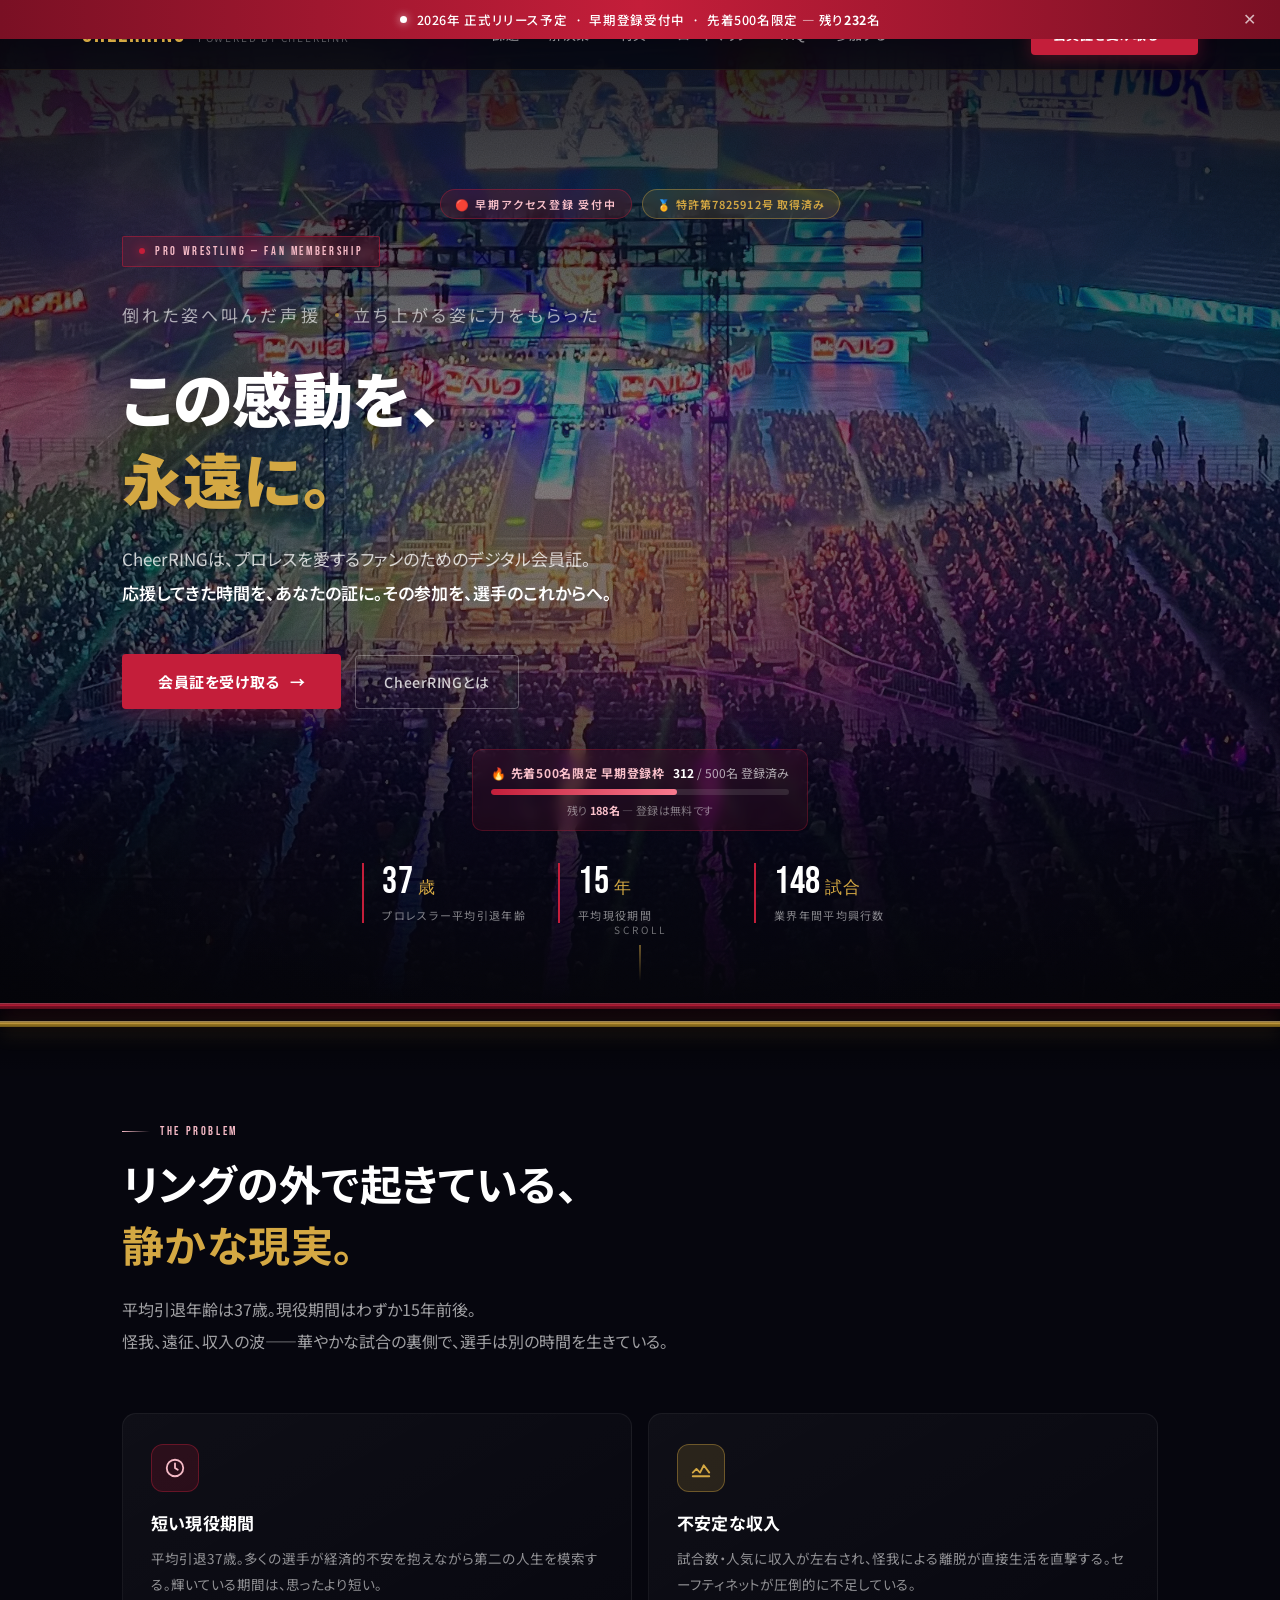
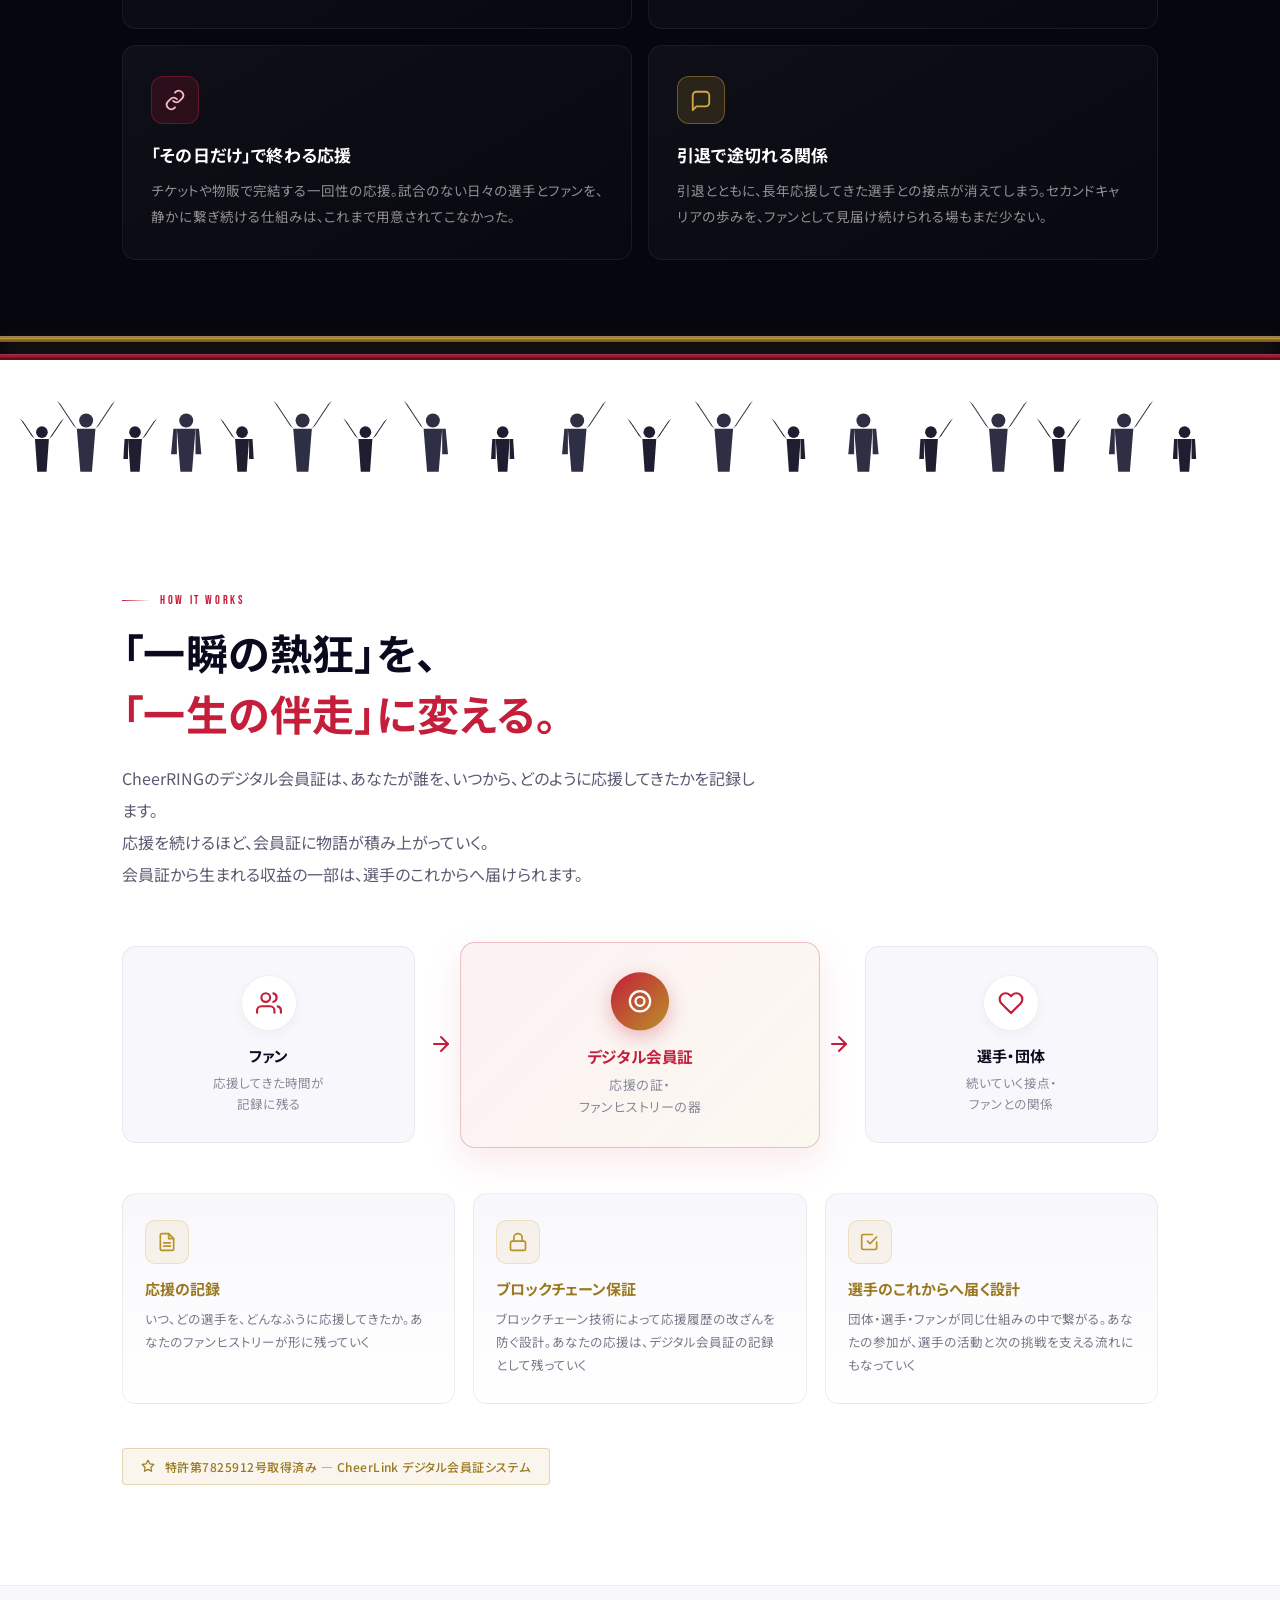
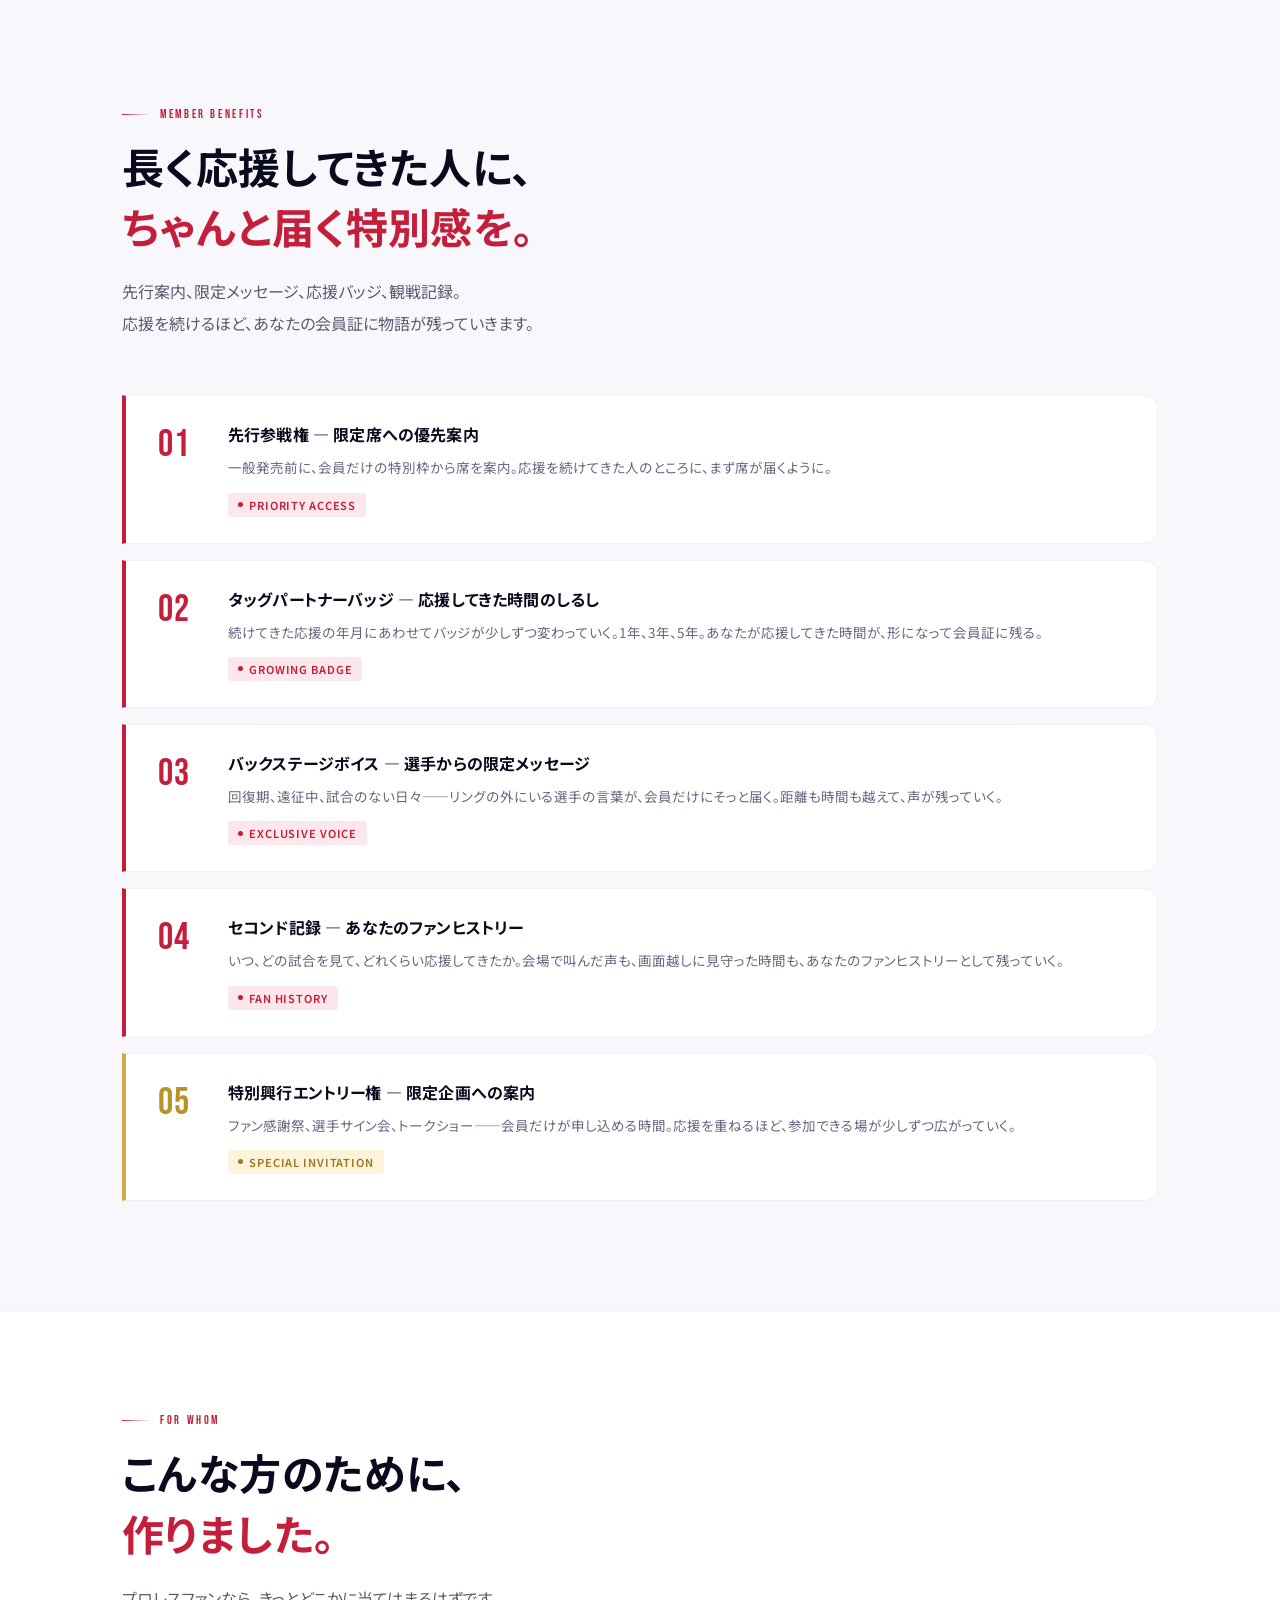
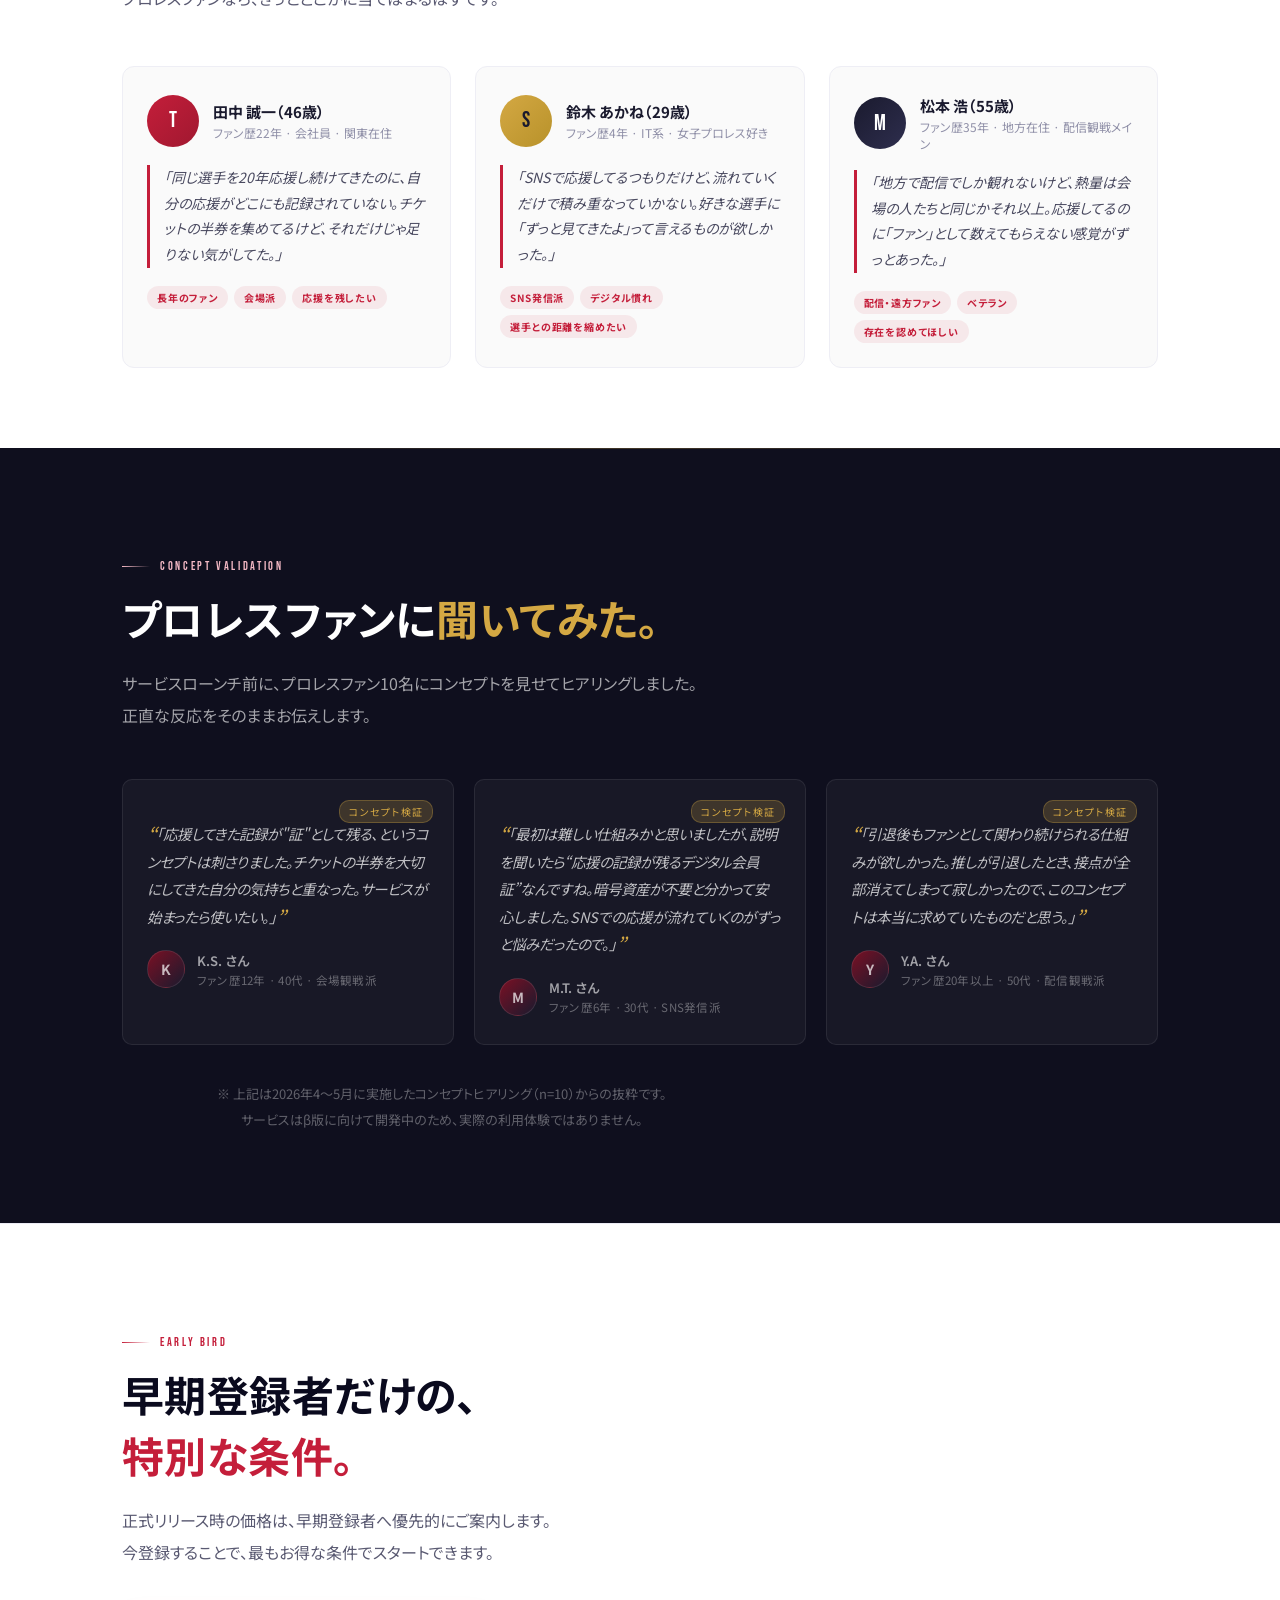
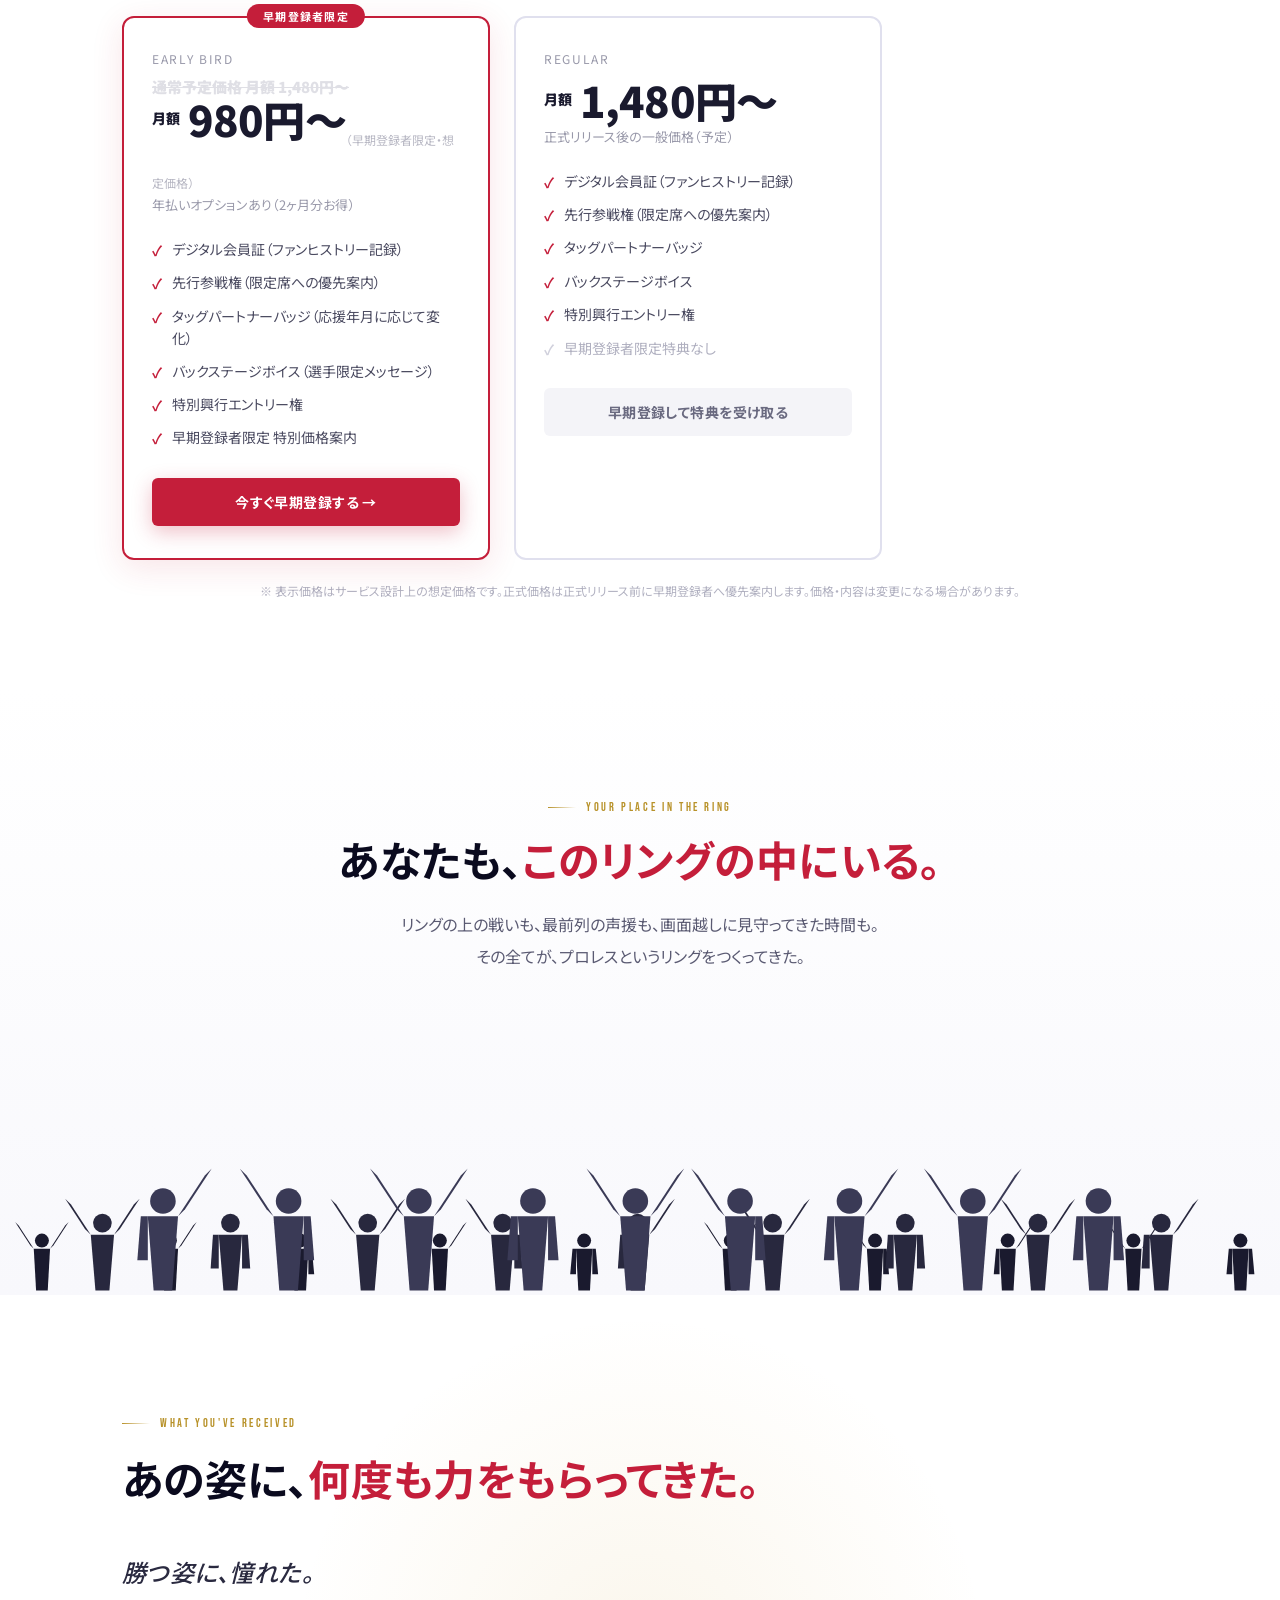
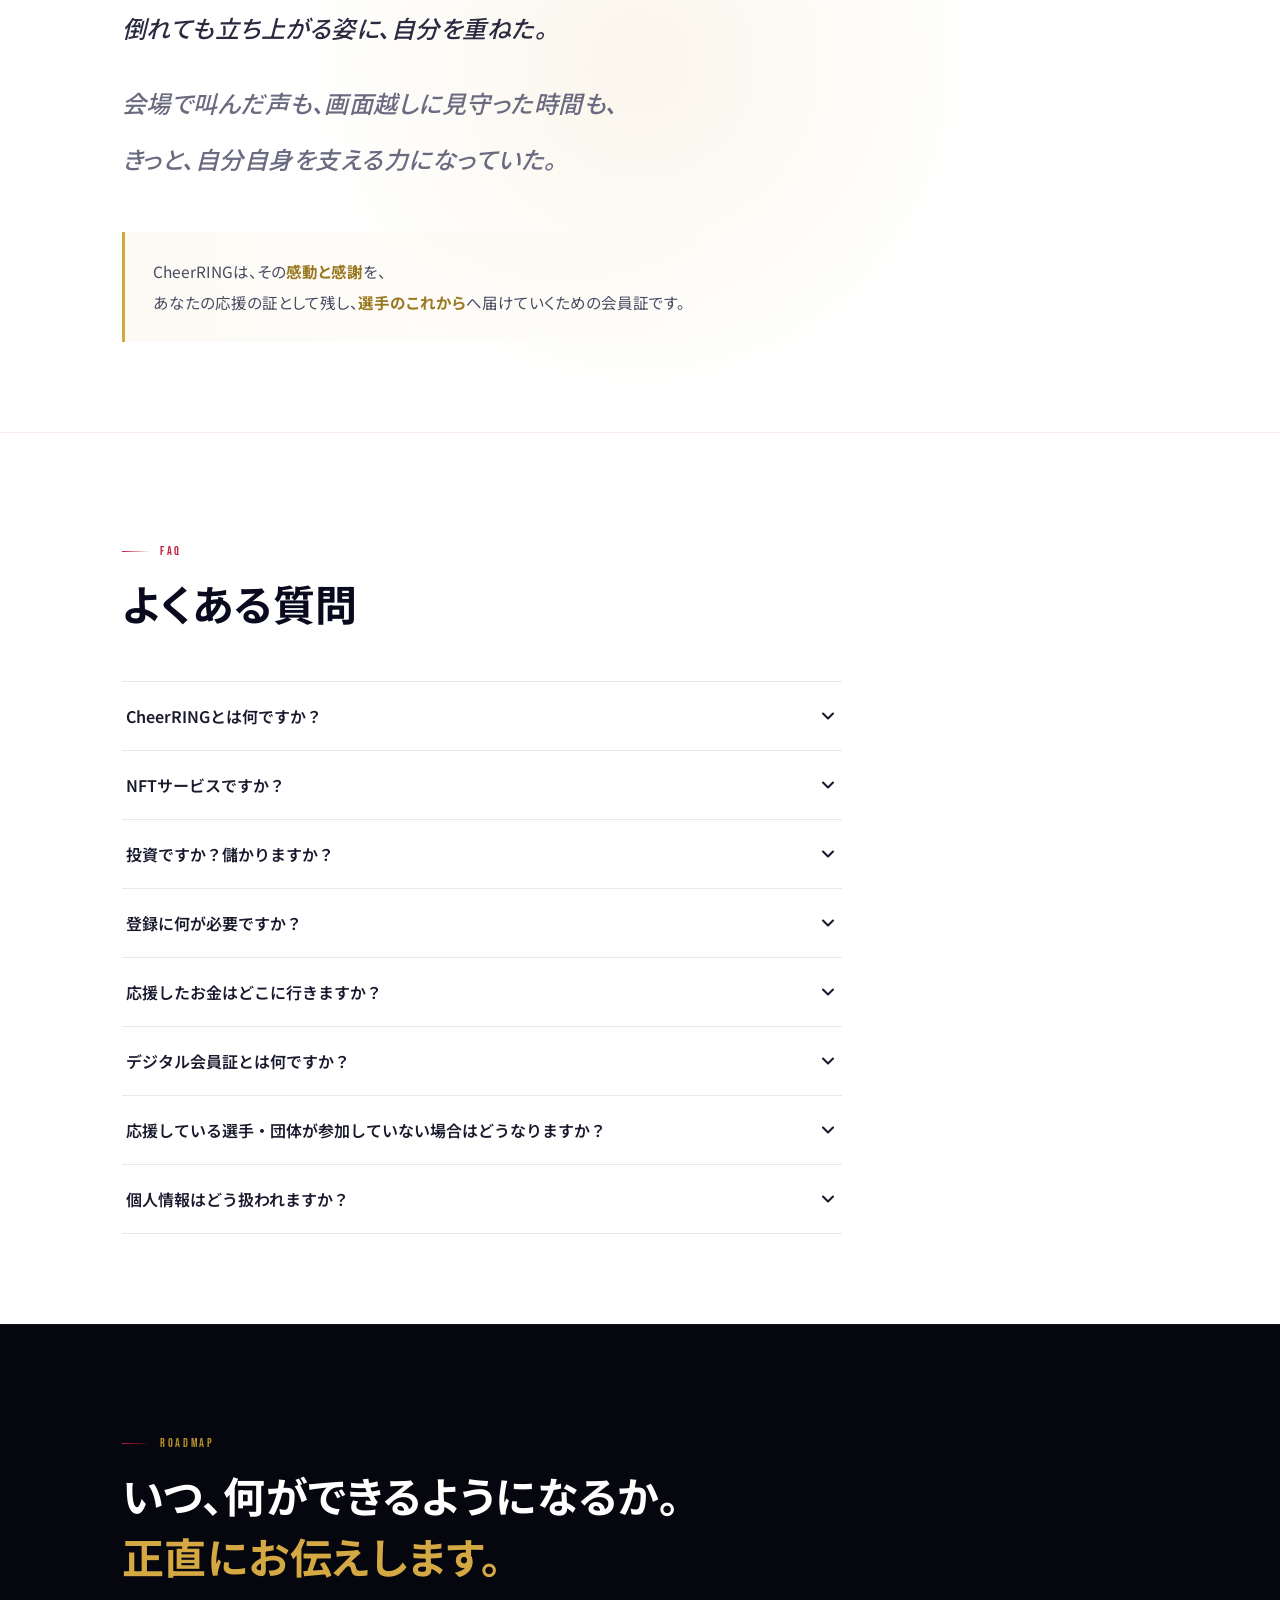
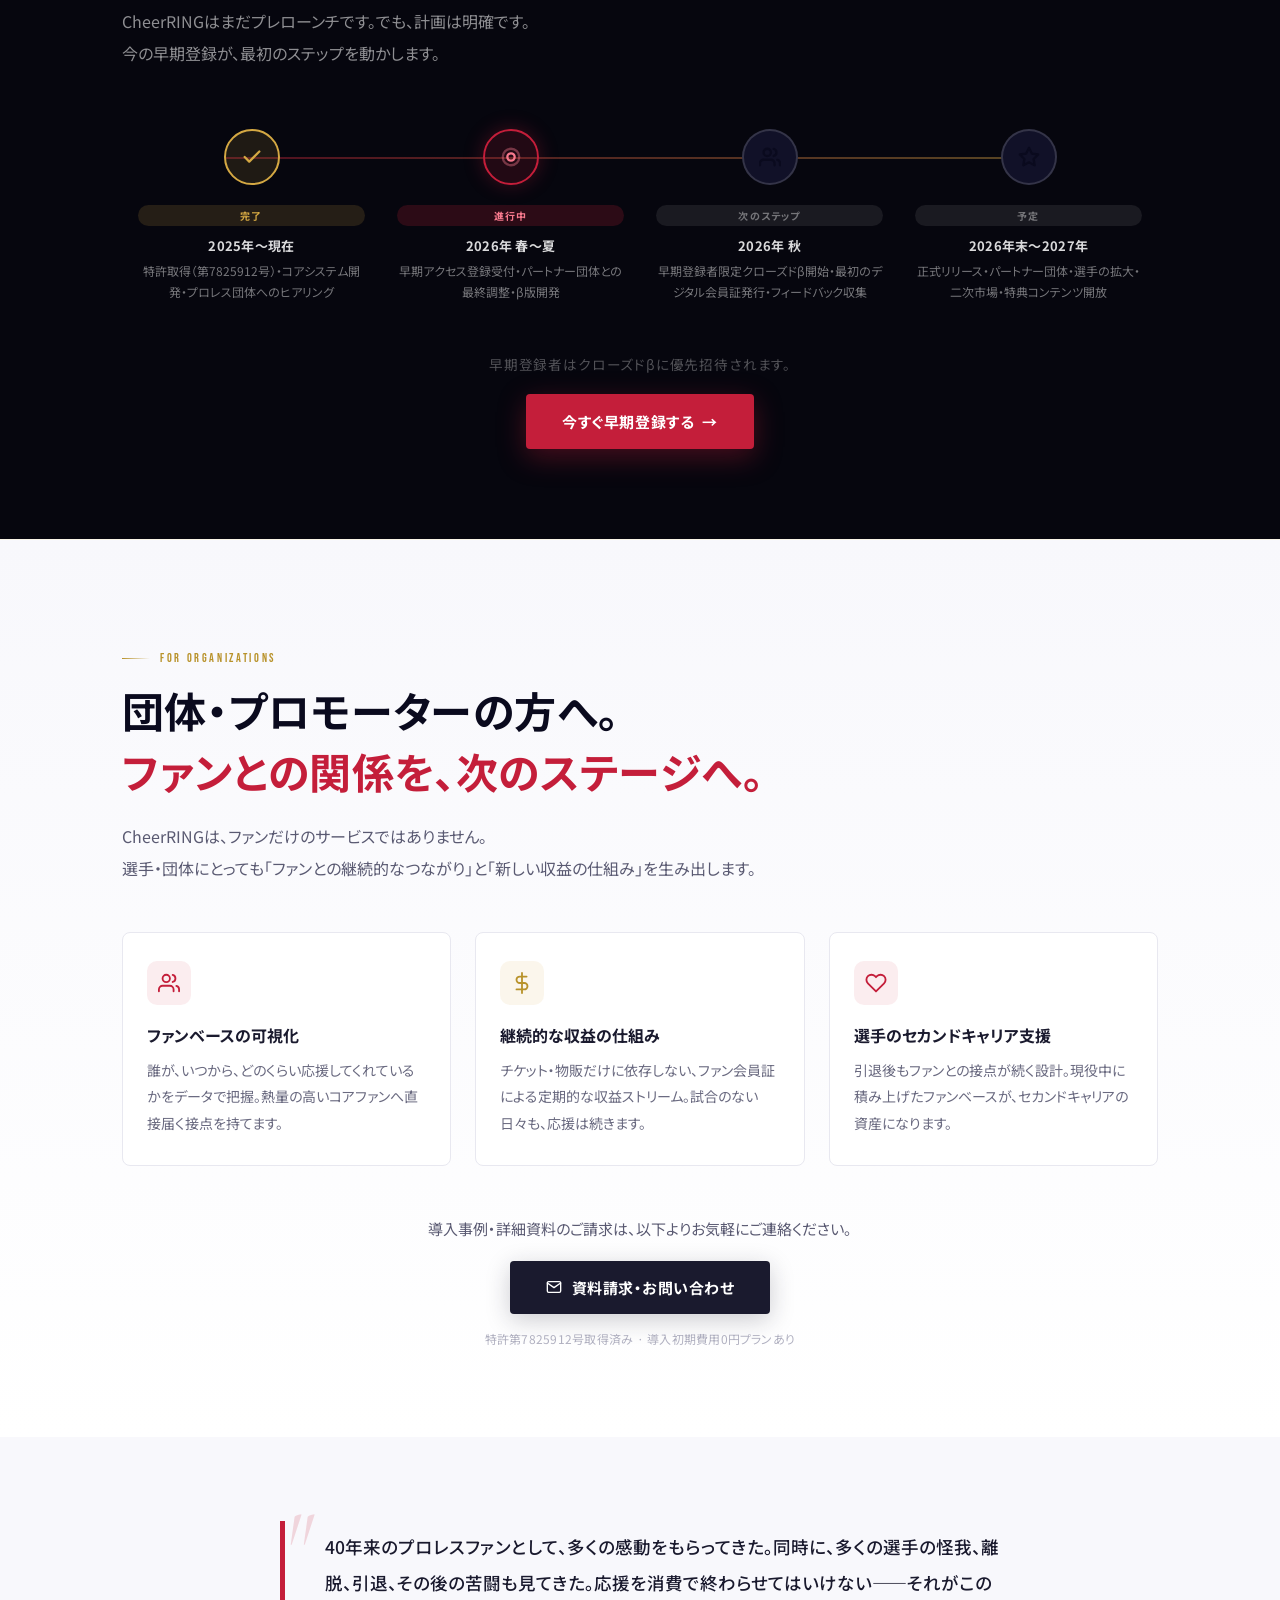
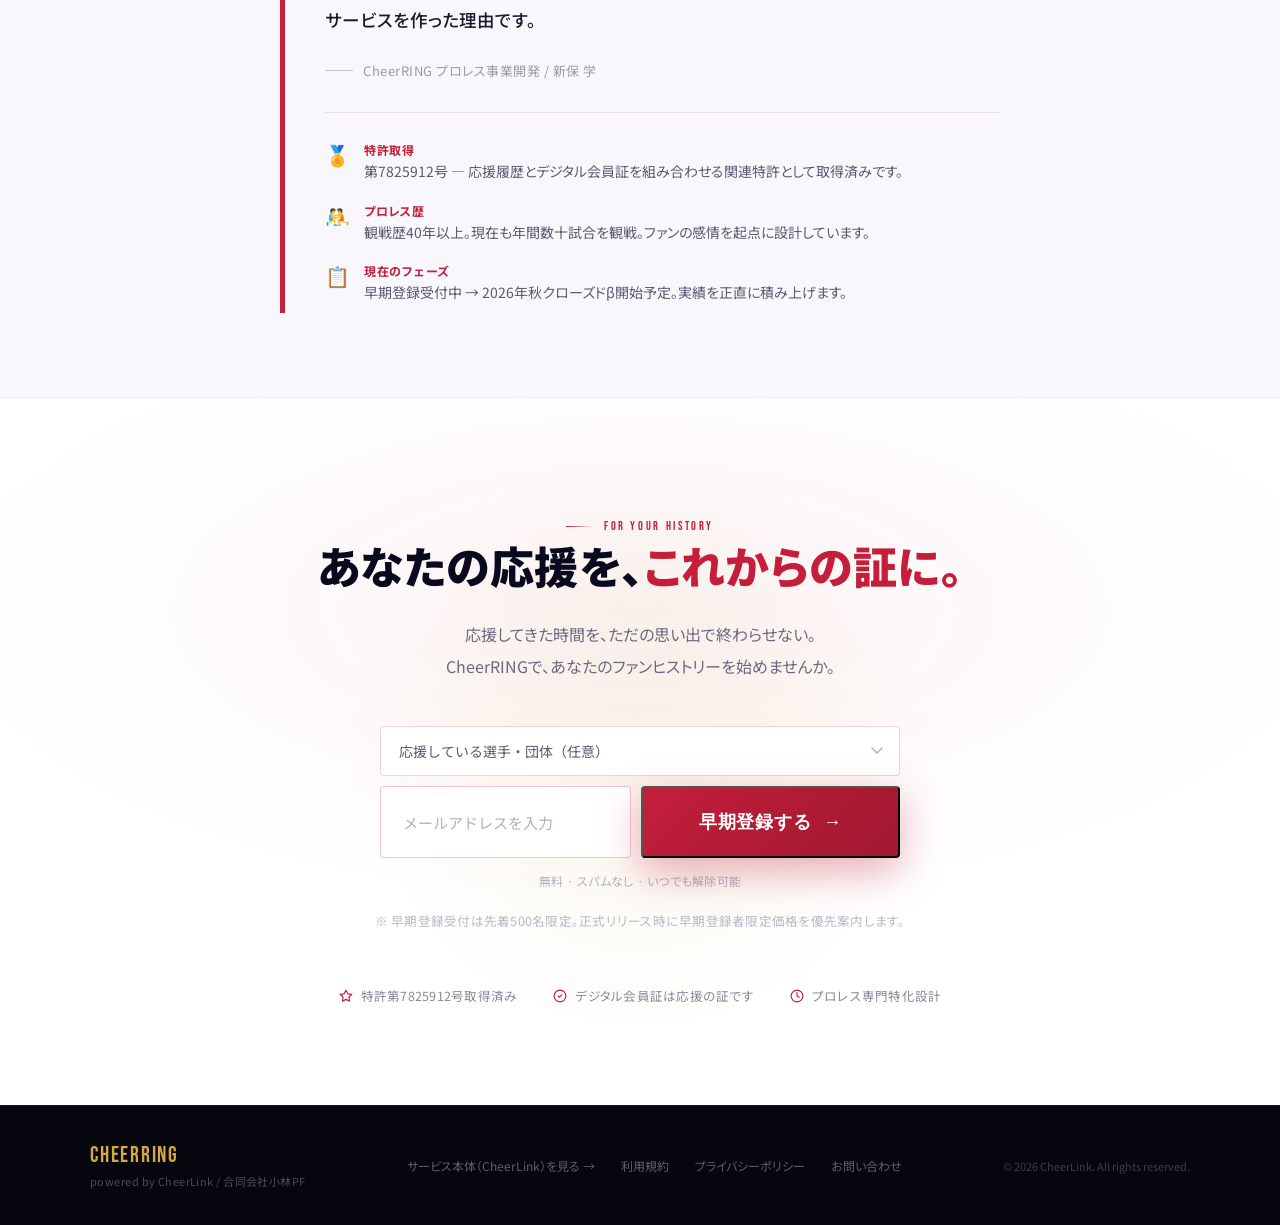
==== commit df3f524a: "chore: align FAQ structured data" ====
--- a/index.html
+++ b/index.html
@@ -3,9 +3,9 @@
 <head>
   <meta charset="UTF-8">
   <meta name="viewport" content="width=device-width, initial-scale=1.0">
-  <title>CheerRing — この感動を、永遠に。</title>
-  <meta name="description" content="CheerRingは、プロレスファンのためのデジタル会員証。応援してきた時間を証として残し、選手のこれからへ届ける。特許取得済み。早期登録無料・先着500名限定。2026年秋クローズドβ開始予定。">
-  <meta property="og:title" content="CheerRing — この感動を、永遠に。">
+  <title>CheerRING — この感動を、永遠に。</title>
+  <meta name="description" content="CheerRINGは、プロレスファンのためのデジタル会員証。応援してきた時間を証として残し、選手のこれからへ届ける。特許取得済み。早期登録無料・先着500名限定。2026年秋クローズドβ開始予定。">
+  <meta property="og:title" content="CheerRING — この感動を、永遠に。">
   <meta property="og:description" content="プロレスファンのためのデジタル会員証。応援してきた時間を証として残す。特許第7825912号取得済み。先着500名限定・早期登録無料。">
   <meta property="og:type" content="website">
   <meta property="og:url" content="https://manabu619.github.io/cheerring/">
@@ -13,7 +13,7 @@
   <meta property="og:image:width" content="1200">
   <meta property="og:image:height" content="630">
   <meta name="twitter:card" content="summary_large_image">
-  <meta name="twitter:title" content="CheerRing — この感動を、永遠に。">
+  <meta name="twitter:title" content="CheerRING — この感動を、永遠に。">
   <meta name="twitter:description" content="プロレスファンのためのデジタル会員証。応援してきた時間を証として残す。特許取得済み・先着500名限定・無料登録。">
   <meta name="twitter:image" content="https://manabu619.github.io/cheerring/hero_bg2.png">
   <link rel="canonical" href="https://manabu619.github.io/cheerring/">
@@ -22,14 +22,14 @@
   <meta name="theme-color" content="#c41e3a">
   <meta name="apple-mobile-web-app-capable" content="yes">
   <meta name="apple-mobile-web-app-status-bar-style" content="black-translucent">
-  <meta name="apple-mobile-web-app-title" content="CheerRing">
+  <meta name="apple-mobile-web-app-title" content="CheerRING">
   <script type="application/ld+json">
   {
     "@context": "https://schema.org",
     "@graph": [
       {
         "@type": "Organization",
-        "name": "CheerRing",
+        "name": "CheerRING",
         "url": "https://manabu619.github.io/cheerring/",
         "description": "プロレスを愛するファンのためのデジタル会員証サービス",
         "founder": { "@type": "Person", "name": "新保学" },
@@ -40,10 +40,10 @@
         "mainEntity": [
           {
             "@type": "Question",
-            "name": "CheerRingとは何ですか？",
+            "name": "CheerRINGとは何ですか？",
             "acceptedAnswer": {
               "@type": "Answer",
-              "text": "CheerRingは、ファンがいつ、誰を、どれだけ応援したかをデジタル会員証として記録し、その応援金額を選手または団体へ届ける仕組みです。"
+              "text": "CheerRINGは、ファンがいつ、誰を、どれだけ応援したかをデジタル会員証として記録し、その応援金額を選手または団体へ届ける仕組みです。"
             }
           },
           {
@@ -85,6 +85,22 @@
               "@type": "Answer",
               "text": "デジタル会員証は、いつ、誰を、どれだけ応援したかを記録する応援の証です。専門知識や暗号資産の購入は不要です。"
             }
+          },
+          {
+            "@type": "Question",
+            "name": "応援している選手・団体が参加していない場合はどうなりますか？",
+            "acceptedAnswer": {
+              "@type": "Answer",
+              "text": "早期登録時に応援している選手・団体を教えていただけます。要望の多い選手・団体から順次参加交渉を進めます。"
+            }
+          },
+          {
+            "@type": "Question",
+            "name": "個人情報はどう扱われますか？",
+            "acceptedAnswer": {
+              "@type": "Answer",
+              "text": "早期登録時に収集するのはメールアドレスのみです。選手・団体名は任意入力です。第三者への販売・提供は行いません。"
+            }
           }
         ]
       }
@@ -96,7 +112,7 @@
   <link href="https://fonts.googleapis.com/css2?family=Noto+Sans+JP:wght@300;400;500;600;700;900&family=Bebas+Neue&family=Cormorant+Garamond:ital,wght@1,500;1,600&display=swap" rel="stylesheet">
   <style>
     /* ========================================================
-       CheerRing — Pro Wrestling Fan Support Platform
+       CheerRING — Pro Wrestling Fan Support Platform
        Design System v2.0 (visual rebuild)
        ======================================================== */
 
@@ -1663,7 +1679,7 @@
   <nav id="nav" aria-label="メインナビゲーション">
     <div class="nav-inner">
       <div class="nav-logo-wrap">
-        <a href="#main-content" class="nav-logo" aria-label="CheerRing トップへ">CheerRing</a>
+        <a href="#main-content" class="nav-logo" aria-label="CheerRING トップへ">CheerRING</a>
         <div class="nav-tag">powered by CheerLink</div>
       </div>
       <div class="nav-links">
@@ -1702,7 +1718,7 @@
         <em>永遠に。</em>
       </h1>
       <p class="hero-sub reveal delay-3">
-        CheerRingは、プロレスを愛するファンのためのデジタル会員証。<br>
+        CheerRINGは、プロレスを愛するファンのためのデジタル会員証。<br>
         <strong>応援してきた時間を、あなたの証に。その参加を、選手のこれからへ。</strong>
       </p>
       <div class="hero-btns reveal delay-4">
@@ -1710,7 +1726,7 @@
           会員証を受け取る
           <span class="arrow">→</span>
         </a>
-        <a href="#solution" class="btn-ghost">CheerRingとは</a>
+        <a href="#solution" class="btn-ghost">CheerRINGとは</a>
       </div>
     </div>
 
@@ -1809,7 +1825,7 @@
         「一瞬の熱狂」を、<br><em>「一生の伴走」に変える。</em>
       </h2>
       <p class="section-body reveal delay-2">
-        CheerRingのデジタル会員証は、あなたが誰を、いつから、どのように応援してきたかを記録します。<br>
+        CheerRINGのデジタル会員証は、あなたが誰を、いつから、どのように応援してきたかを記録します。<br>
         応援を続けるほど、会員証に物語が積み上がっていく。<br>
         会員証から生まれる収益の一部は、選手のこれからへ届けられます。
       </p>
@@ -2120,7 +2136,7 @@
         <p class="echo-line muted reveal delay-5">きっと、自分自身を支える力になっていた。</p>
       </div>
       <p class="echo-close reveal delay-5">
-        CheerRingは、その<strong>感動と感謝</strong>を、<br>
+        CheerRINGは、その<strong>感動と感謝</strong>を、<br>
         あなたの応援の証として残し、<strong>選手のこれから</strong>へ届けていくための会員証です。
       </p>
     </div>
@@ -2135,11 +2151,11 @@
       <div class="faq-list">
         <div class="faq-item reveal">
           <button class="faq-q" aria-expanded="false">
-            <span>CheerRingとは何ですか？</span>
+            <span>CheerRINGとは何ですか？</span>
             <svg class="faq-arrow" viewBox="0 0 24 24" fill="none" stroke="currentColor" stroke-width="2.5" stroke-linecap="round" stroke-linejoin="round" width="20" height="20"><polyline points="6,9 12,15 18,9"/></svg>
           </button>
           <div class="faq-a">
-            <p>CheerRingは、ファンが「いつ・誰を・どれだけ応援したか」をデジタル会員証として記録し、その応援金額を選手または団体へ届ける仕組みです。</p>
+            <p>CheerRINGは、ファンが「いつ・誰を・どれだけ応援したか」をデジタル会員証として記録し、その応援金額を選手または団体へ届ける仕組みです。</p>
           </div>
         </div>
 
@@ -2189,7 +2205,7 @@
             <svg class="faq-arrow" viewBox="0 0 24 24" fill="none" stroke="currentColor" stroke-width="2.5" stroke-linecap="round" stroke-linejoin="round" width="20" height="20"><polyline points="6,9 12,15 18,9"/></svg>
           </button>
           <div class="faq-a">
-            <p>デジタル会員証は、あなたがいつ、誰を、どれだけ応援したかを記録する「応援の証」です。選手名・応援日・応援回数などが記録され、CheerRing内で確認できる設計です。</p>
+            <p>デジタル会員証は、あなたがいつ、誰を、どれだけ応援したかを記録する「応援の証」です。選手名・応援日・応援回数などが記録され、CheerRING内で確認できる設計です。</p>
           </div>
         </div>
 
@@ -2222,7 +2238,7 @@
       <div class="eyebrow reveal" style="color:var(--gold-dark)">ROADMAP</div>
       <h2 class="section-h2 reveal delay-1">いつ、何ができるようになるか。<br><em>正直にお伝えします。</em></h2>
       <p class="section-body reveal delay-2">
-        CheerRingはまだプレローンチです。でも、計画は明確です。<br>
+        CheerRINGはまだプレローンチです。でも、計画は明確です。<br>
         今の早期登録が、最初のステップを動かします。
       </p>
 
@@ -2285,7 +2301,7 @@
       <div class="eyebrow gold reveal">FOR ORGANIZATIONS</div>
       <h2 class="section-h2 reveal delay-1">団体・プロモーターの方へ。<br><em>ファンとの関係を、次のステージへ。</em></h2>
       <p class="section-body reveal delay-2">
-        CheerRingは、ファンだけのサービスではありません。<br>
+        CheerRINGは、ファンだけのサービスではありません。<br>
         選手・団体にとっても「ファンとの継続的なつながり」と「新しい収益の仕組み」を生み出します。
       </p>
 
@@ -2315,7 +2331,7 @@
 
       <div class="org-cta reveal delay-3">
         <p class="org-cta-text">導入事例・詳細資料のご請求は、以下よりお気軽にご連絡ください。</p>
-        <a href="mailto:info@cheerlink.jp?subject=CheerRing導入検討" class="btn-org">
+        <a href="mailto:info@cheerlink.jp?subject=CheerRING導入検討" class="btn-org">
           <svg viewBox="0 0 24 24" fill="none" stroke="currentColor" stroke-width="2" stroke-linecap="round" stroke-linejoin="round" width="16" height="16"><path d="M4 4h16c1.1 0 2 .9 2 2v12c0 1.1-.9 2-2 2H4c-1.1 0-2-.9-2-2V6c0-1.1.9-2 2-2z"/><polyline points="22,6 12,13 2,6"/></svg>
           資料請求・お問い合わせ
         </a>
@@ -2332,7 +2348,7 @@
         <p class="quote-text">
           40年来のプロレスファンとして、多くの感動をもらってきた。同時に、多くの選手の怪我、離脱、引退、その後の苦闘も見てきた。応援を消費で終わらせてはいけない——それがこのサービスを作った理由です。
         </p>
-        <div class="quote-attr">CheerRing プロレス事業開発 / 新保 学</div>
+        <div class="quote-attr">CheerRING プロレス事業開発 / 新保 学</div>
 
         <div class="founder-facts reveal delay-2">
           <div class="founder-fact-item">
@@ -2369,7 +2385,7 @@
       <h2 class="cta-h2 reveal delay-1">あなたの応援を、<em>これからの証に。</em></h2>
       <p class="cta-sub reveal delay-2">
         応援してきた時間を、ただの思い出で終わらせない。<br>
-        CheerRingで、あなたのファンヒストリーを始めませんか。
+        CheerRINGで、あなたのファンヒストリーを始めませんか。
       </p>
 
       <!-- Countdown to beta launch (Oct 1, 2026) -->
@@ -2421,11 +2437,11 @@
                 ご登録ありがとうございます！正式リリース時に優先案内をお届けします。
               </div>
               <div class="share-btns">
-                <a href="https://twitter.com/intent/tweet?text=%E3%83%97%E3%83%AD%E3%83%AC%E3%82%B9%E3%81%AE%E5%BF%9C%E6%8F%B4%E3%82%92%E8%A8%98%E9%8C%B2%E3%81%99%E3%82%8B%E3%83%87%E3%82%B8%E3%82%BF%E3%83%AB%E4%BC%9A%E5%93%A1%E8%A8%BC%E3%80%8CCheerRing%E3%80%8D%E3%81%AB%E6%97%A9%E6%9C%9F%E7%99%BB%E9%8C%B2%E3%81%97%E3%81%9F%EF%BC%81%E5%BF%9C%E6%8F%B4%E3%81%97%E3%81%A6%E3%81%8D%E3%81%9F%E6%99%82%E9%96%93%E3%82%92%E3%80%81%E5%BD%A2%E3%81%AB%E3%81%97%E3%81%A6%E3%81%8F%E3%82%8C%E3%82%8B%E3%82%B5%E3%83%BC%E3%83%93%E3%82%B9%E3%80%82%20%23CheerRing%20%23%E3%83%97%E3%83%AD%E3%83%AC%E3%82%B9&url=https%3A%2F%2Fmanabu619.github.io%2Fcheerring%2F" target="_blank" rel="noopener" class="btn-share-x">
+                <a href="https://twitter.com/intent/tweet?text=%E3%83%97%E3%83%AD%E3%83%AC%E3%82%B9%E3%81%AE%E5%BF%9C%E6%8F%B4%E3%82%92%E8%A8%98%E9%8C%B2%E3%81%99%E3%82%8B%E3%83%87%E3%82%B8%E3%82%BF%E3%83%AB%E4%BC%9A%E5%93%A1%E8%A8%BC%E3%80%8CCheerRING%E3%80%8D%E3%81%AB%E6%97%A9%E6%9C%9F%E7%99%BB%E9%8C%B2%E3%81%97%E3%81%9F%EF%BC%81%E5%BF%9C%E6%8F%B4%E3%81%97%E3%81%A6%E3%81%8D%E3%81%9F%E6%99%82%E9%96%93%E3%82%92%E3%80%81%E5%BD%A2%E3%81%AB%E3%81%97%E3%81%A6%E3%81%8F%E3%82%8C%E3%82%8B%E3%82%B5%E3%83%BC%E3%83%93%E3%82%B9%E3%80%82%20%23CheerRING%20%23%E3%83%97%E3%83%AD%E3%83%AC%E3%82%B9&url=https%3A%2F%2Fmanabu619.github.io%2Fcheerring%2F" target="_blank" rel="noopener" class="btn-share-x">
                   <svg viewBox="0 0 24 24" width="14" height="14" fill="currentColor"><path d="M18.244 2.25h3.308l-7.227 8.26 8.502 11.24H16.17l-4.714-6.231-5.401 6.231H2.744l7.737-8.843L1.958 2.25h6.826l4.272 5.644L18.244 2.25zm-1.161 17.52h1.833L7.084 4.126H5.117L17.083 19.77z"/></svg>
                   X(Twitter)でシェア
                 </a>
-                <a href="https://line.me/R/msg/text/?%E3%83%97%E3%83%AD%E3%83%AC%E3%82%B9%E3%81%AE%E5%BF%9C%E6%8F%B4%E3%82%92%E8%A8%98%E9%8C%B2%E3%81%99%E3%82%8B%E3%83%87%E3%82%B8%E3%82%BF%E3%83%AB%E4%BC%9A%E5%93%A1%E8%A8%BC%E3%80%8CCheerRing%E3%80%8D%E3%81%AB%E6%97%A9%E6%9C%9F%E7%99%BB%E9%8C%B2%E3%81%97%E3%81%9F%EF%BC%81%20https%3A%2F%2Fmanabu619.github.io%2Fcheerring%2F" target="_blank" rel="noopener" class="btn-share-line">
+                <a href="https://line.me/R/msg/text/?%E3%83%97%E3%83%AD%E3%83%AC%E3%82%B9%E3%81%AE%E5%BF%9C%E6%8F%B4%E3%82%92%E8%A8%98%E9%8C%B2%E3%81%99%E3%82%8B%E3%83%87%E3%82%B8%E3%82%BF%E3%83%AB%E4%BC%9A%E5%93%A1%E8%A8%BC%E3%80%8CCheerRING%E3%80%8D%E3%81%AB%E6%97%A9%E6%9C%9F%E7%99%BB%E9%8C%B2%E3%81%97%E3%81%9F%EF%BC%81%20https%3A%2F%2Fmanabu619.github.io%2Fcheerring%2F" target="_blank" rel="noopener" class="btn-share-line">
                   <svg viewBox="0 0 24 24" width="16" height="16" fill="currentColor"><path d="M12 2C6.48 2 2 5.96 2 10.8c0 2.84 1.55 5.37 3.97 7.03L5 21l3.23-1.63c1.17.33 2.44.51 3.77.51 5.52 0 10-3.96 10-8.8C22 5.96 17.52 2 12 2zm5.63 11.71l-1.52-1.14c-.18-.13-.42-.12-.59.04l-.87.87c-.16.16-.4.18-.59.06-.57-.37-1.16-.82-1.65-1.31-.48-.48-.94-1.07-1.31-1.65-.12-.19-.1-.43.06-.59l.87-.87c.16-.17.17-.41.04-.59L10.93 7c-.15-.2-.42-.24-.61-.09l-.94.78c-.29.24-.46.59-.47.96-.02.67.18 2.06 1.87 3.75 1.69 1.69 3.08 1.89 3.75 1.87.37-.01.72-.18.96-.47l.78-.94c.15-.19.11-.46-.09-.61l-.55-.54z"/></svg>
                   LINEでシェア
                 </a>
@@ -2458,14 +2474,14 @@
   <footer>
     <div class="footer-inner">
       <div>
-        <div class="footer-logo">CheerRing</div>
+        <div class="footer-logo">CheerRING</div>
         <div class="footer-powered">powered by CheerLink / 合同会社小林PF</div>
       </div>
       <div class="footer-links">
         <a href="https://cheerlink-investor-noauth.vercel.app/sports/prowrestling" target="_blank" rel="noopener noreferrer">サービス本体（CheerLink）を見る →</a>
         <a href="#" id="openTouModal" aria-haspopup="dialog">利用規約</a>
         <a href="#" id="openPrivacyModal" aria-haspopup="dialog">プライバシーポリシー</a>
-        <a href="mailto:info@cheerlink.jp?subject=CheerRingへのお問い合わせ">お問い合わせ</a>
+        <a href="mailto:info@cheerlink.jp?subject=CheerRINGへのお問い合わせ">お問い合わせ</a>
       </div>
       <div class="footer-copy">© 2026 CheerLink. All rights reserved.</div>
     </div>
@@ -2476,7 +2492,7 @@
     <div class="legal-modal">
       <button class="legal-close-btn" data-close="touModal" aria-label="閉じる">✕</button>
       <h2 id="touModalTitle">利用規約</h2>
-      <p>本規約は、CheerLink（合同会社小林PF）（以下「当社」）が提供するCheerRingサービス（以下「本サービス」）の利用条件を定めるものです。</p>
+      <p>本規約は、CheerLink（合同会社小林PF）（以下「当社」）が提供するCheerRINGサービス（以下「本サービス」）の利用条件を定めるものです。</p>
 
       <h3>第1条（適用）</h3>
       <p>本規約は、本サービスの利用に関する当社と登録ユーザーとの間の権利義務関係を定めることを目的とし、登録ユーザーと当社との間の本サービスの利用に関わる一切の関係に適用されます。</p>
@@ -2507,7 +2523,7 @@
     <div class="legal-modal">
       <button class="legal-close-btn" data-close="privacyModal" aria-label="閉じる">✕</button>
       <h2 id="privacyModalTitle">プライバシーポリシー</h2>
-      <p>CheerLink（合同会社小林PF）（以下「当社」）は、CheerRingサービスにおける個人情報の取扱いについて、以下のとおりプライバシーポリシー（以下「本ポリシー」）を定めます。</p>
+      <p>CheerLink（合同会社小林PF）（以下「当社」）は、CheerRINGサービスにおける個人情報の取扱いについて、以下のとおりプライバシーポリシー（以下「本ポリシー」）を定めます。</p>
 
       <h3>1. 収集する情報</h3>
       <p>当社は、早期アクセス登録において以下の情報を収集します。①メールアドレス、②応援している選手・団体名（任意）。</p>
@@ -2736,7 +2752,7 @@
        EARLY ACCESS FORM
        ============================================ */
     var CHEERRING_FORMSPREE_ID = 'YOUR_FORM_ID'; // FormspreeのフォームIDを設定すると実送信が有効になります。
-    function trackCheerRingEvent(eventName, params) {
+    function trackCheerRINGEvent(eventName, params) {
       if (window.dataLayer && Array.isArray(window.dataLayer)) {
         window.dataLayer.push(Object.assign({ event: eventName }, params || {}));
       }
@@ -2773,24 +2789,24 @@
           fetch('https://formspree.io/f/' + FORMSPREE_ID, {
             method: 'POST',
             headers: { 'Content-Type': 'application/json', 'Accept': 'application/json' },
-            body: JSON.stringify({ email: email, wrestler: wrestler, source: 'main-cta', _subject: 'CheerRing 早期登録: ' + email })
+            body: JSON.stringify({ email: email, wrestler: wrestler, source: 'main-cta', _subject: 'CheerRING 早期登録: ' + email })
           })
           .then(function(res) {
             if (res.ok) {
-              trackCheerRingEvent('early_access_submit', { source: 'main-cta', wrestler: wrestler || 'not_selected' });
+              trackCheerRINGEvent('early_access_submit', { source: 'main-cta', wrestler: wrestler || 'not_selected' });
               showSuccess();
             }
             else { throw new Error('送信失敗'); }
           })
           .catch(function() {
             // フォールバック: メール起動
-            trackCheerRingEvent('early_access_mailto_fallback', { source: 'main-cta' });
-            window.location.href = 'mailto:info@cheerlink.jp?subject=CheerRing早期登録&body=メールアドレス: ' + encodeURIComponent(email) + (wrestler ? '%0A応援選手/団体: ' + encodeURIComponent(wrestler) : '') + '%0A登録元: main-cta';
+            trackCheerRINGEvent('early_access_mailto_fallback', { source: 'main-cta' });
+            window.location.href = 'mailto:info@cheerlink.jp?subject=CheerRING早期登録&body=メールアドレス: ' + encodeURIComponent(email) + (wrestler ? '%0A応援選手/団体: ' + encodeURIComponent(wrestler) : '') + '%0A登録元: main-cta';
           });
         } else {
           // Formspree未設定時はメールクライアントへフォールバック
-          trackCheerRingEvent('early_access_mailto_fallback', { source: 'main-cta' });
-          window.location.href = 'mailto:info@cheerlink.jp?subject=CheerRing早期登録&body=メールアドレス: ' + encodeURIComponent(email) + (wrestler ? '%0A応援選手/団体: ' + encodeURIComponent(wrestler) : '') + '%0A登録元: main-cta';
+          trackCheerRINGEvent('early_access_mailto_fallback', { source: 'main-cta' });
+          window.location.href = 'mailto:info@cheerlink.jp?subject=CheerRING早期登録&body=メールアドレス: ' + encodeURIComponent(email) + (wrestler ? '%0A応援選手/団体: ' + encodeURIComponent(wrestler) : '') + '%0A登録元: main-cta';
           showSuccess();
         }
       });
@@ -2939,17 +2955,17 @@
           fetch('https://formspree.io/f/' + FORMSPREE_ID, {
             method: 'POST',
             headers: { 'Content-Type': 'application/json', 'Accept': 'application/json' },
-            body: JSON.stringify({ email: email, source: 'exit-popup', _subject: 'CheerRing 離脱防止登録: ' + email })
+            body: JSON.stringify({ email: email, source: 'exit-popup', _subject: 'CheerRING 離脱防止登録: ' + email })
           }).then(function() {
-            trackCheerRingEvent('early_access_submit', { source: 'exit-popup' });
+            trackCheerRINGEvent('early_access_submit', { source: 'exit-popup' });
             closeExitPopup();
           }).catch(function() {
-            trackCheerRingEvent('early_access_mailto_fallback', { source: 'exit-popup' });
+            trackCheerRINGEvent('early_access_mailto_fallback', { source: 'exit-popup' });
             closeExitPopup();
           });
         } else {
-          trackCheerRingEvent('early_access_mailto_fallback', { source: 'exit-popup' });
-          window.location.href = 'mailto:info@cheerlink.jp?subject=CheerRing早期登録&body=メールアドレス: ' + encodeURIComponent(email) + '%0A登録元: exit-popup';
+          trackCheerRINGEvent('early_access_mailto_fallback', { source: 'exit-popup' });
+          window.location.href = 'mailto:info@cheerlink.jp?subject=CheerRING早期登録&body=メールアドレス: ' + encodeURIComponent(email) + '%0A登録元: exit-popup';
           closeExitPopup();
         }
       });
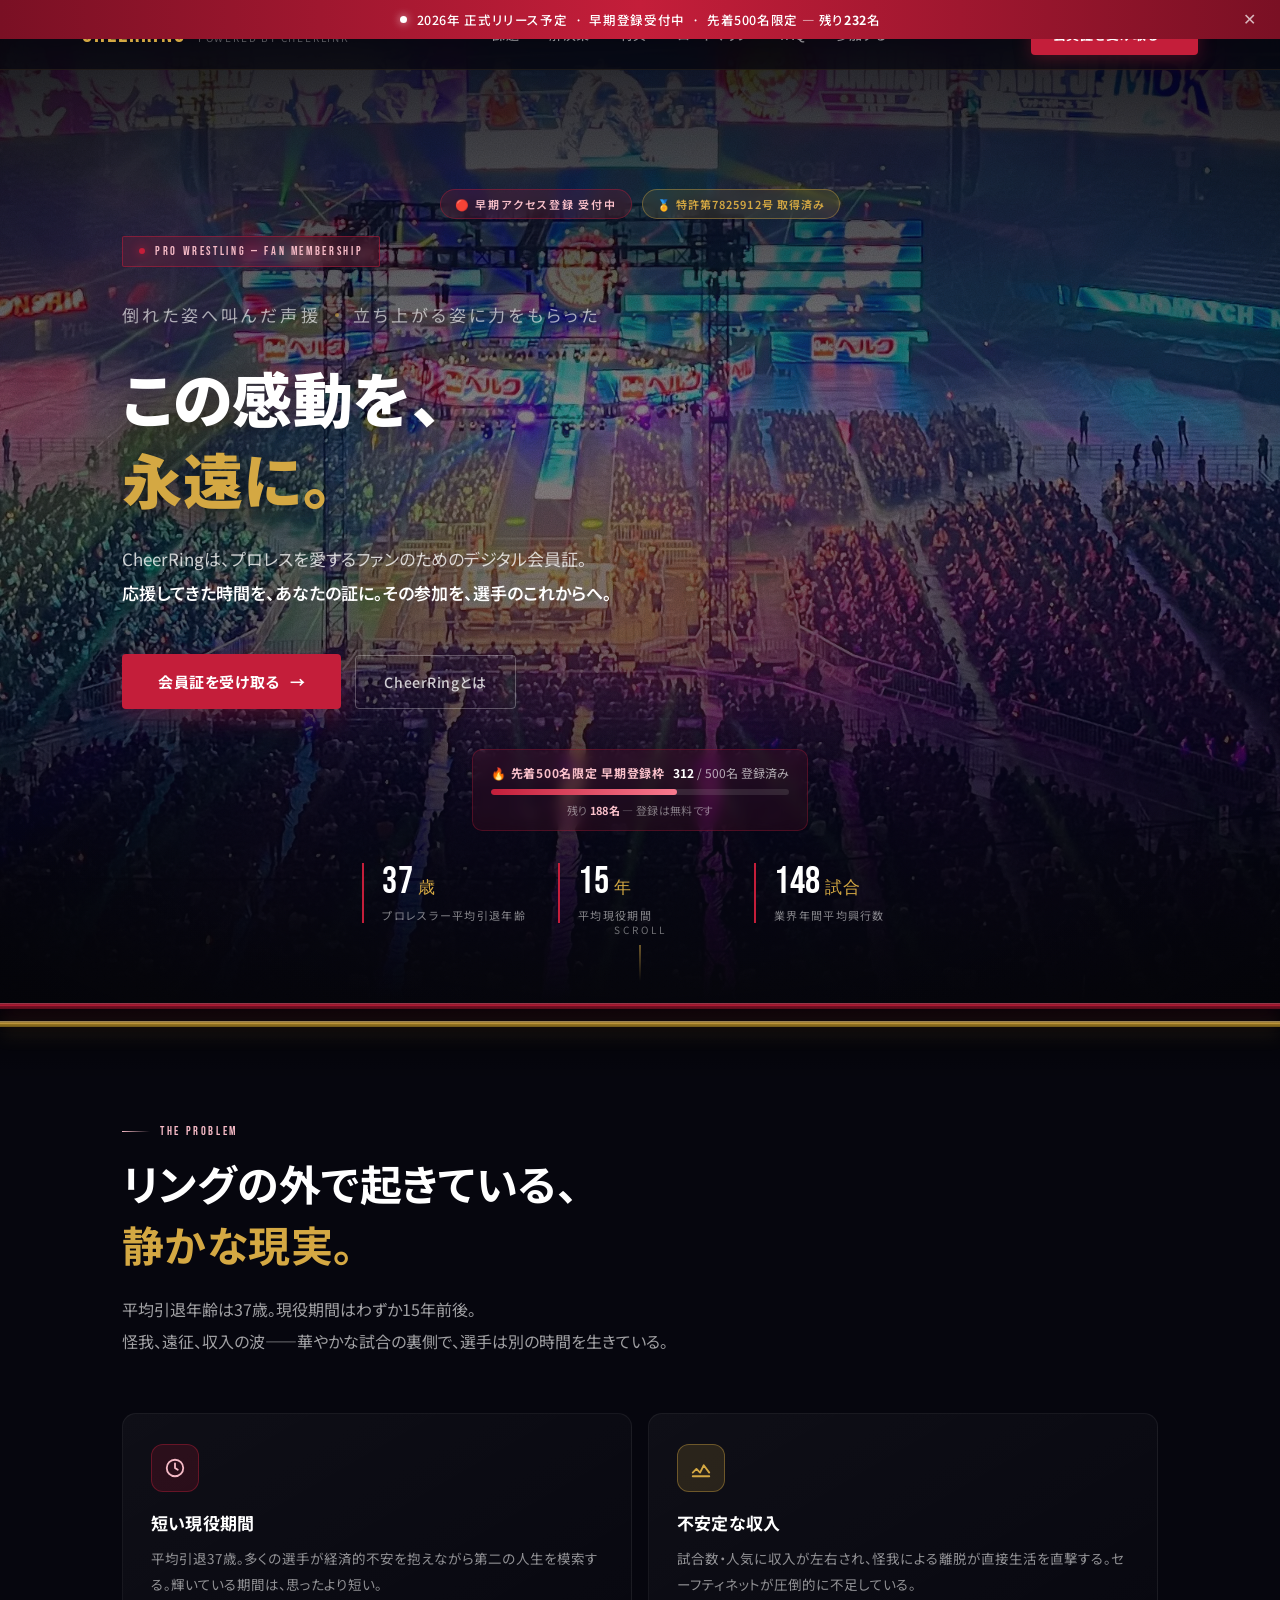
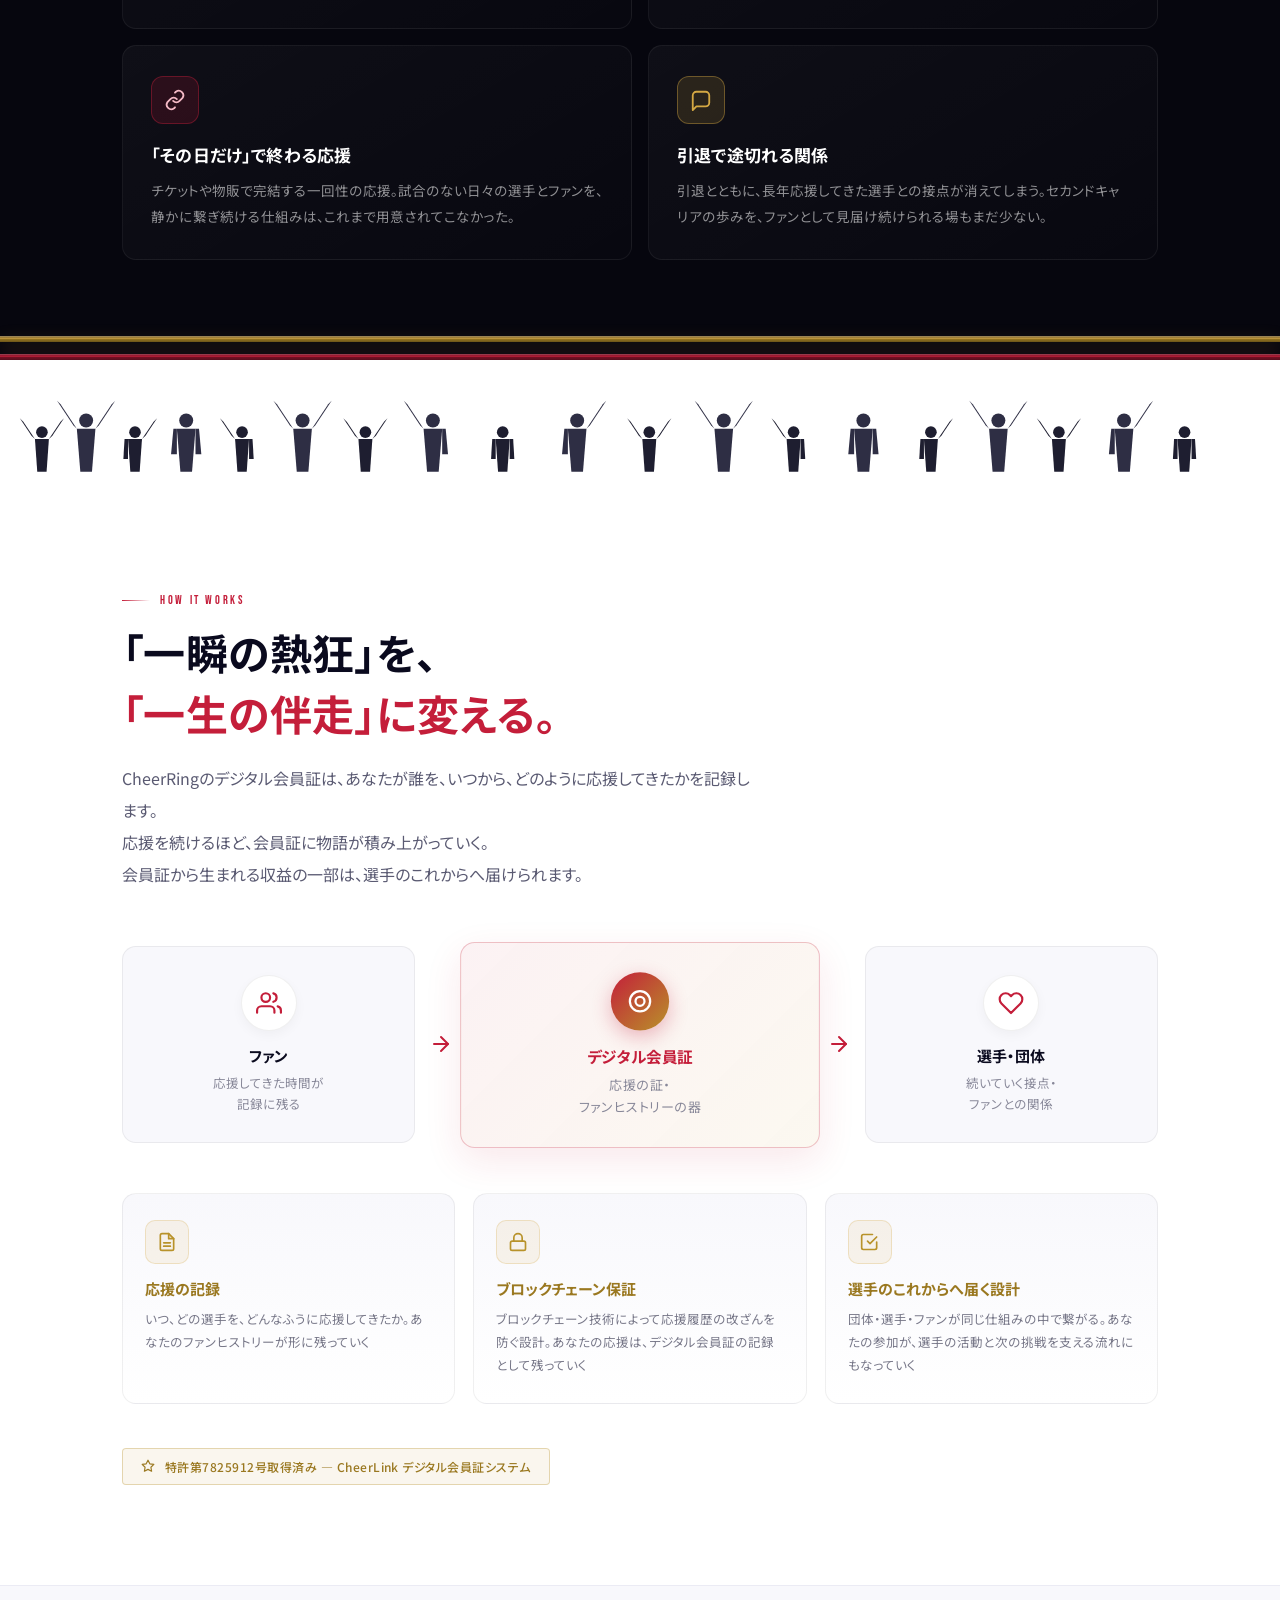
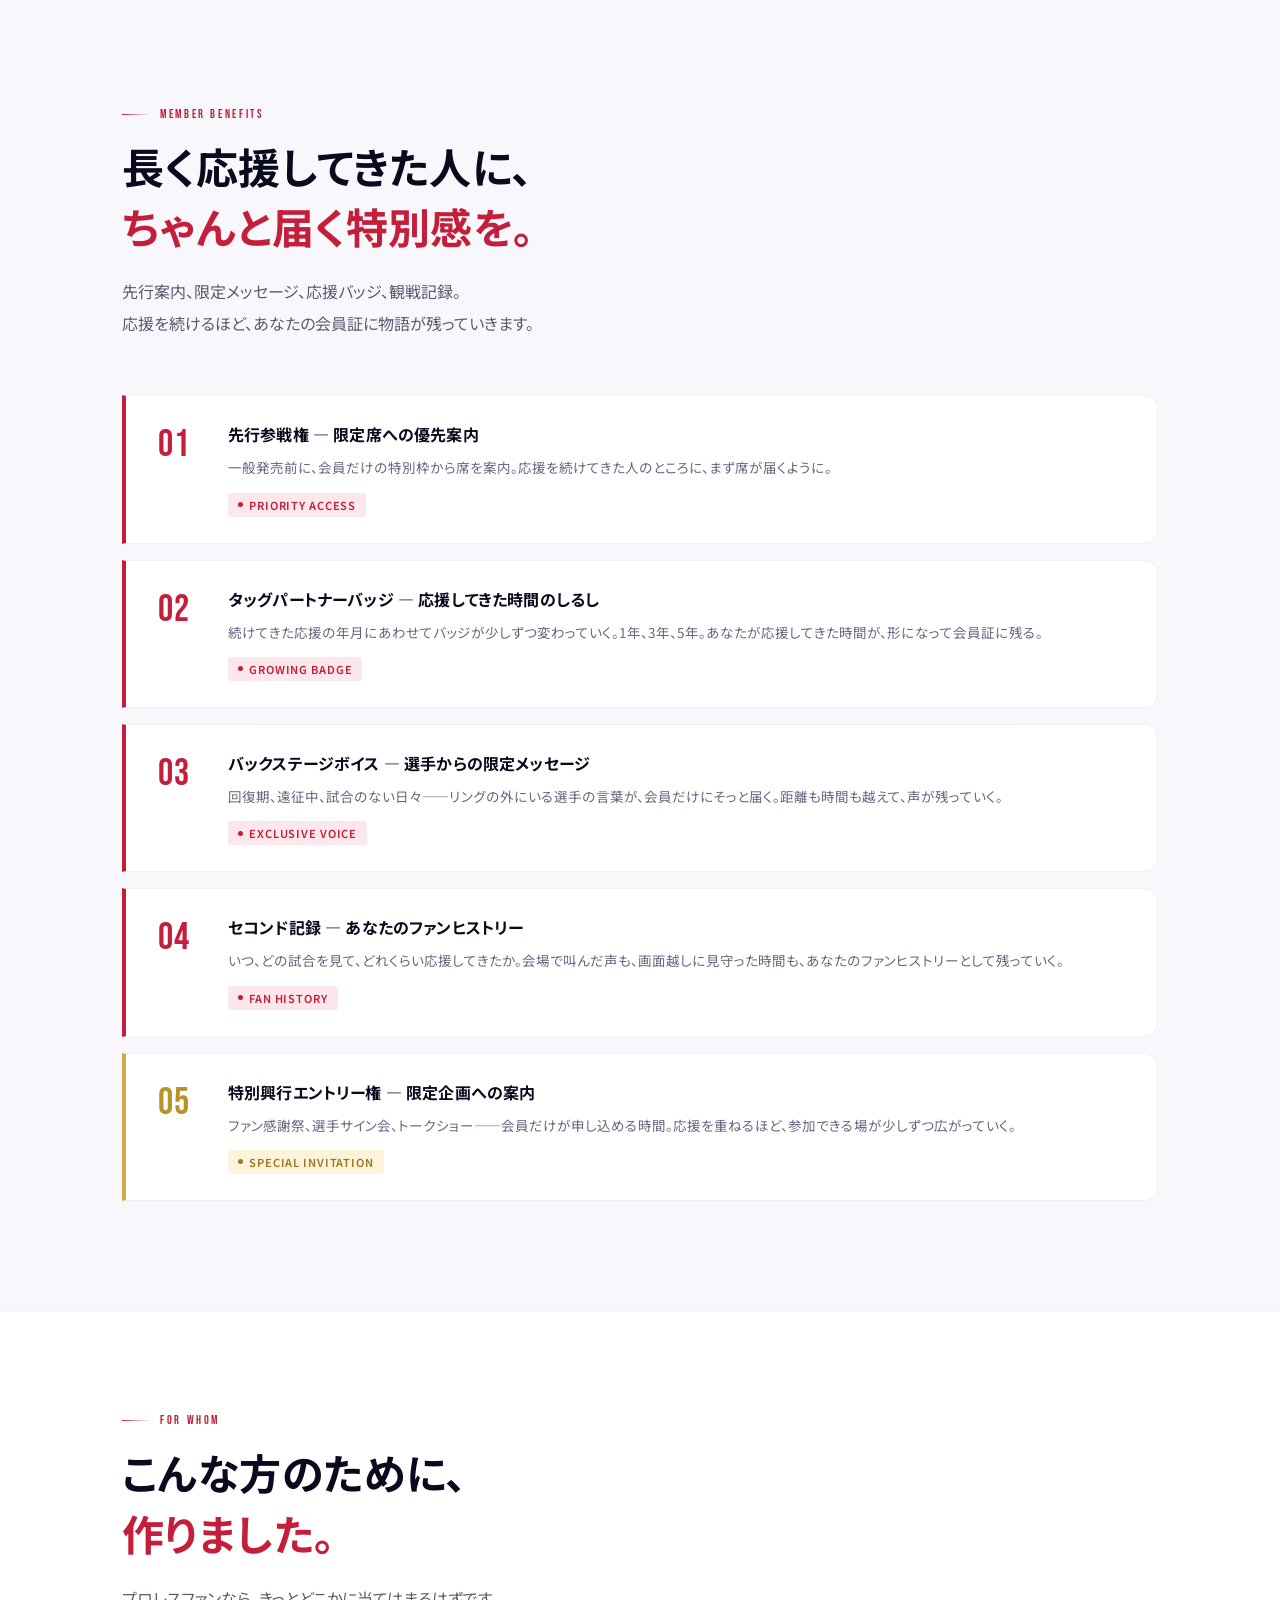
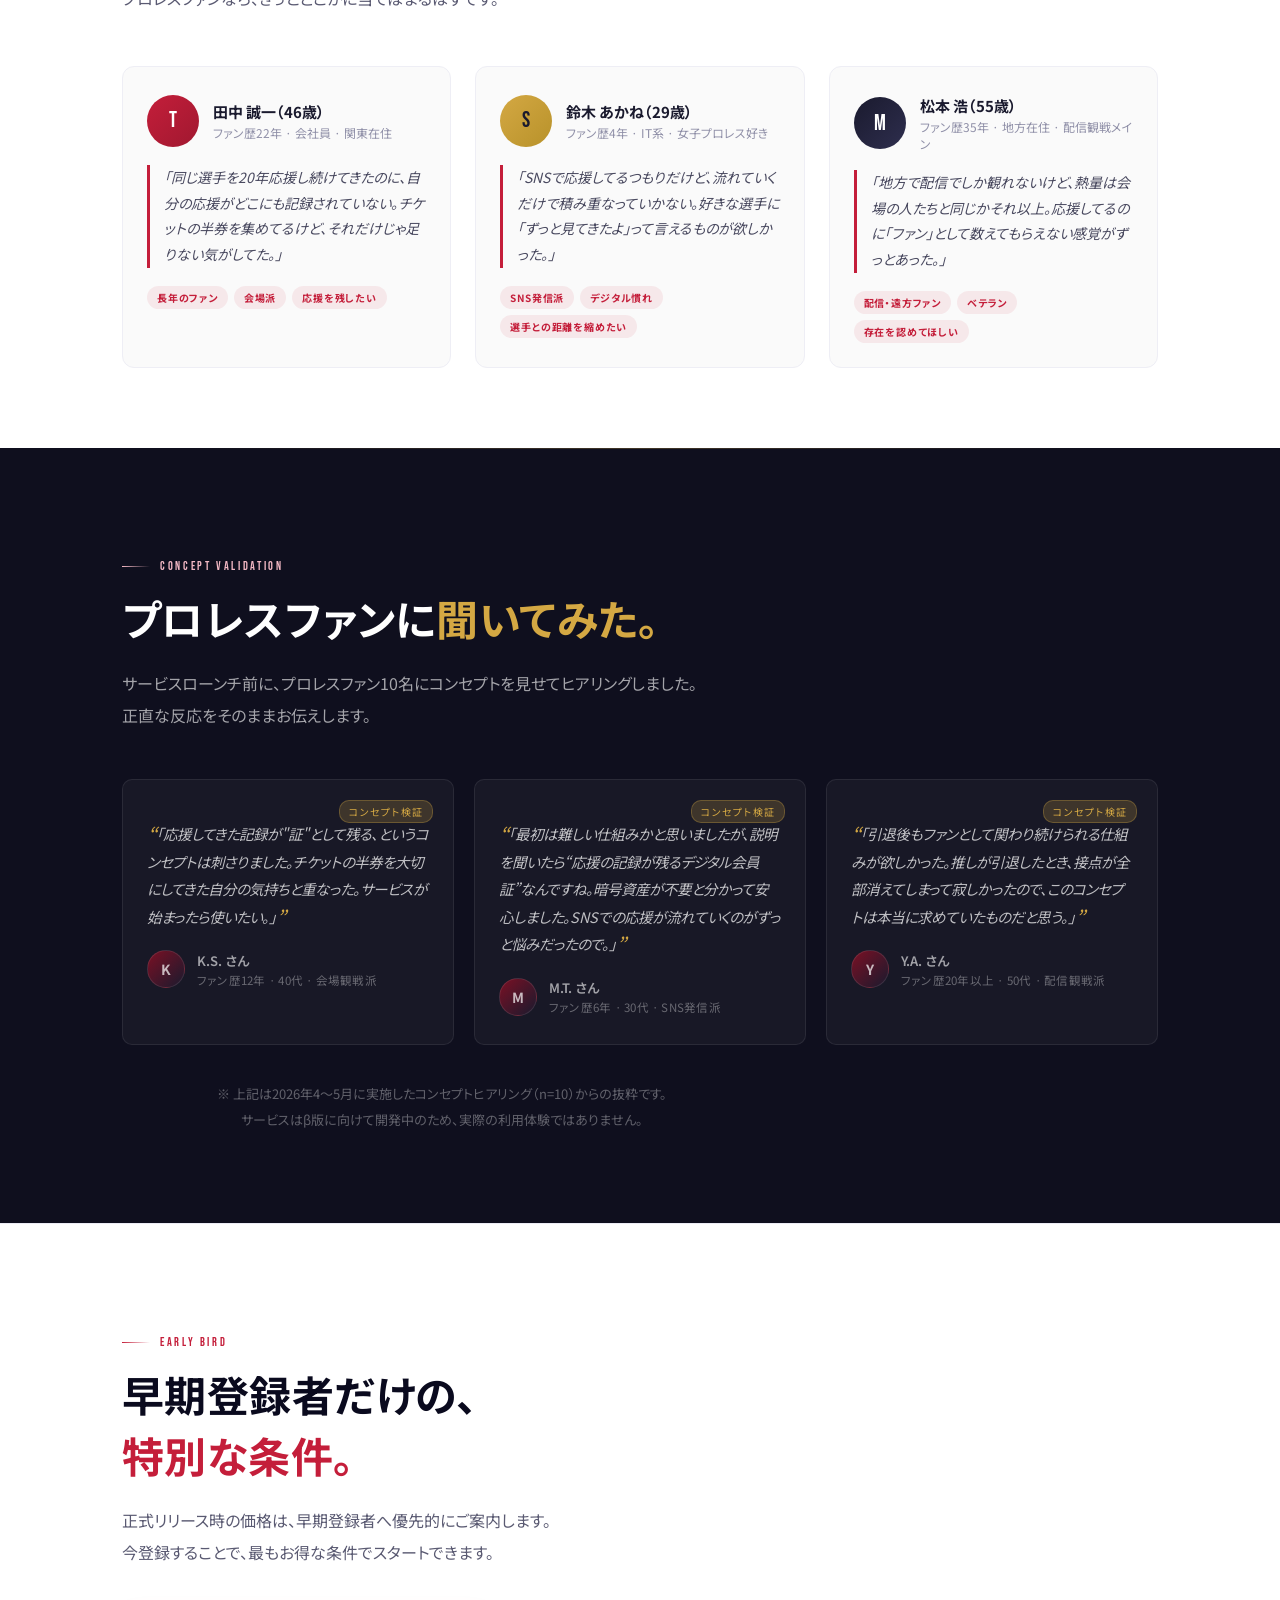
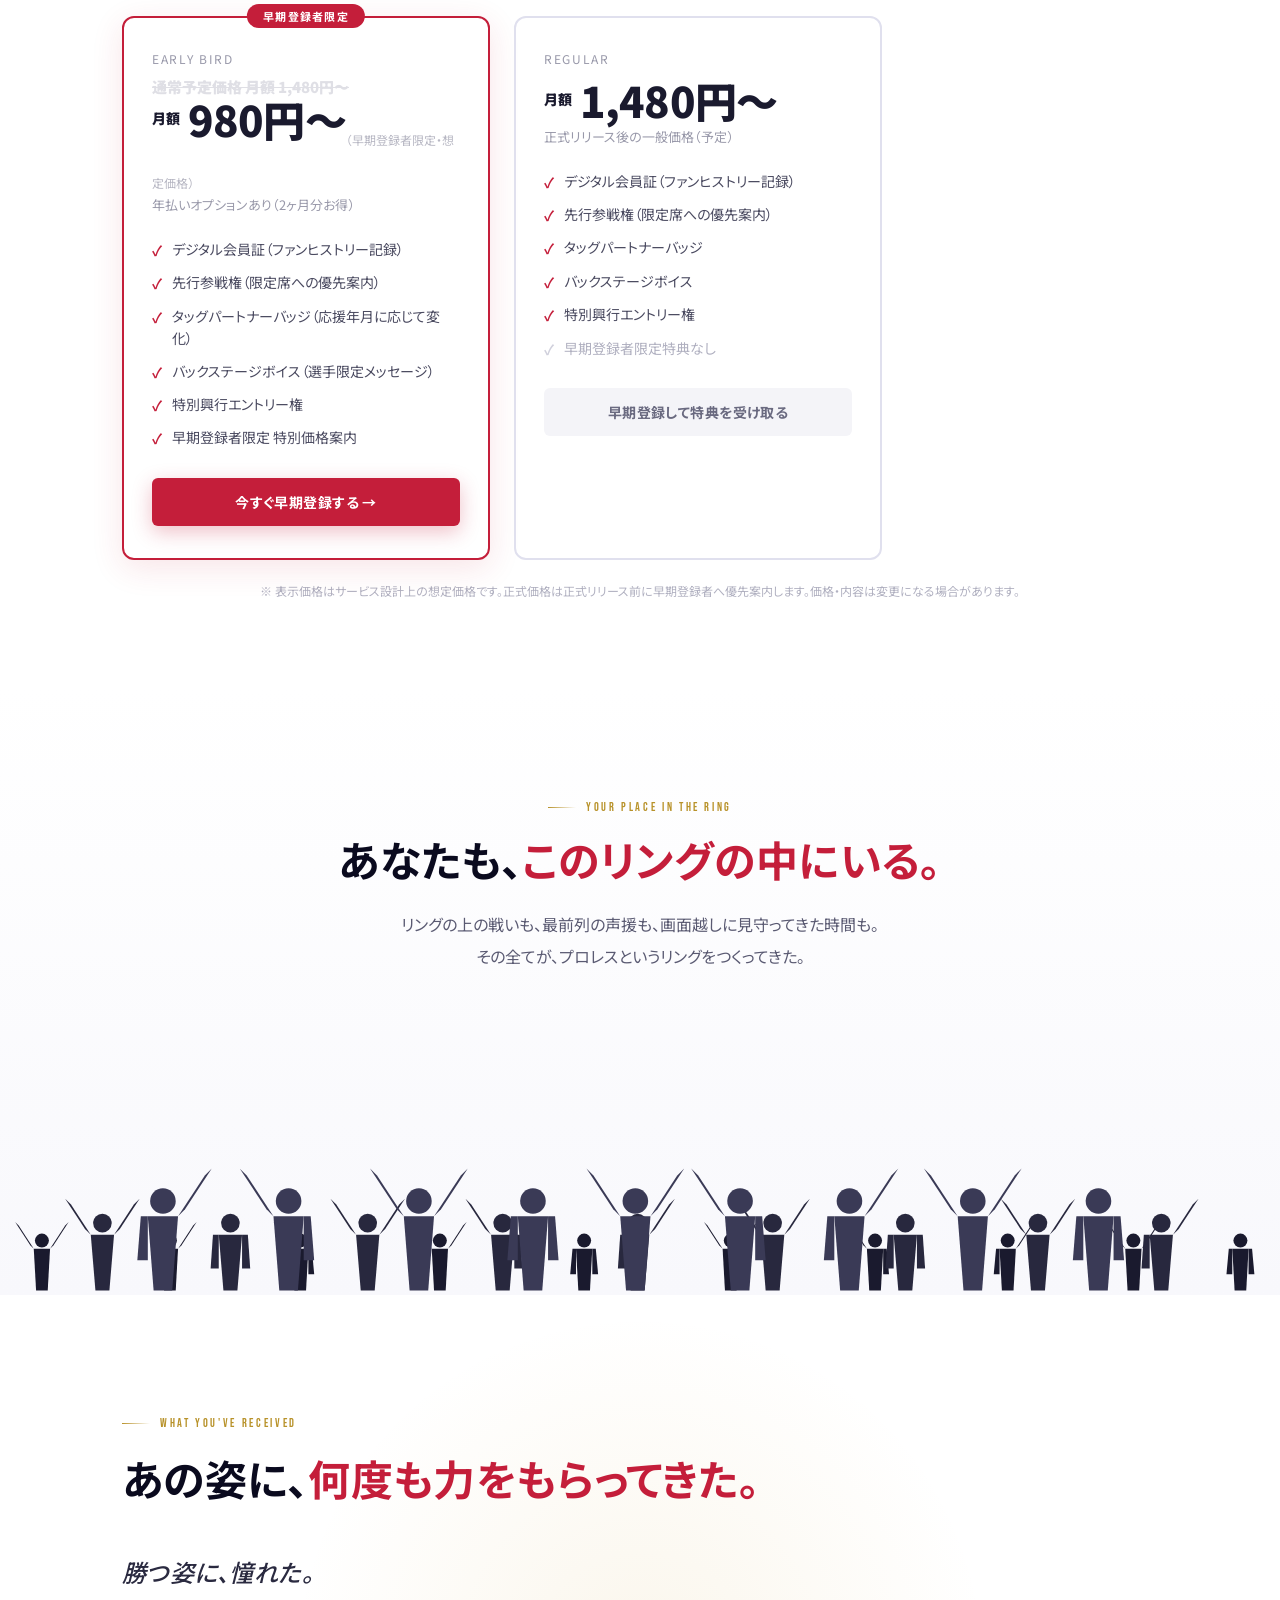
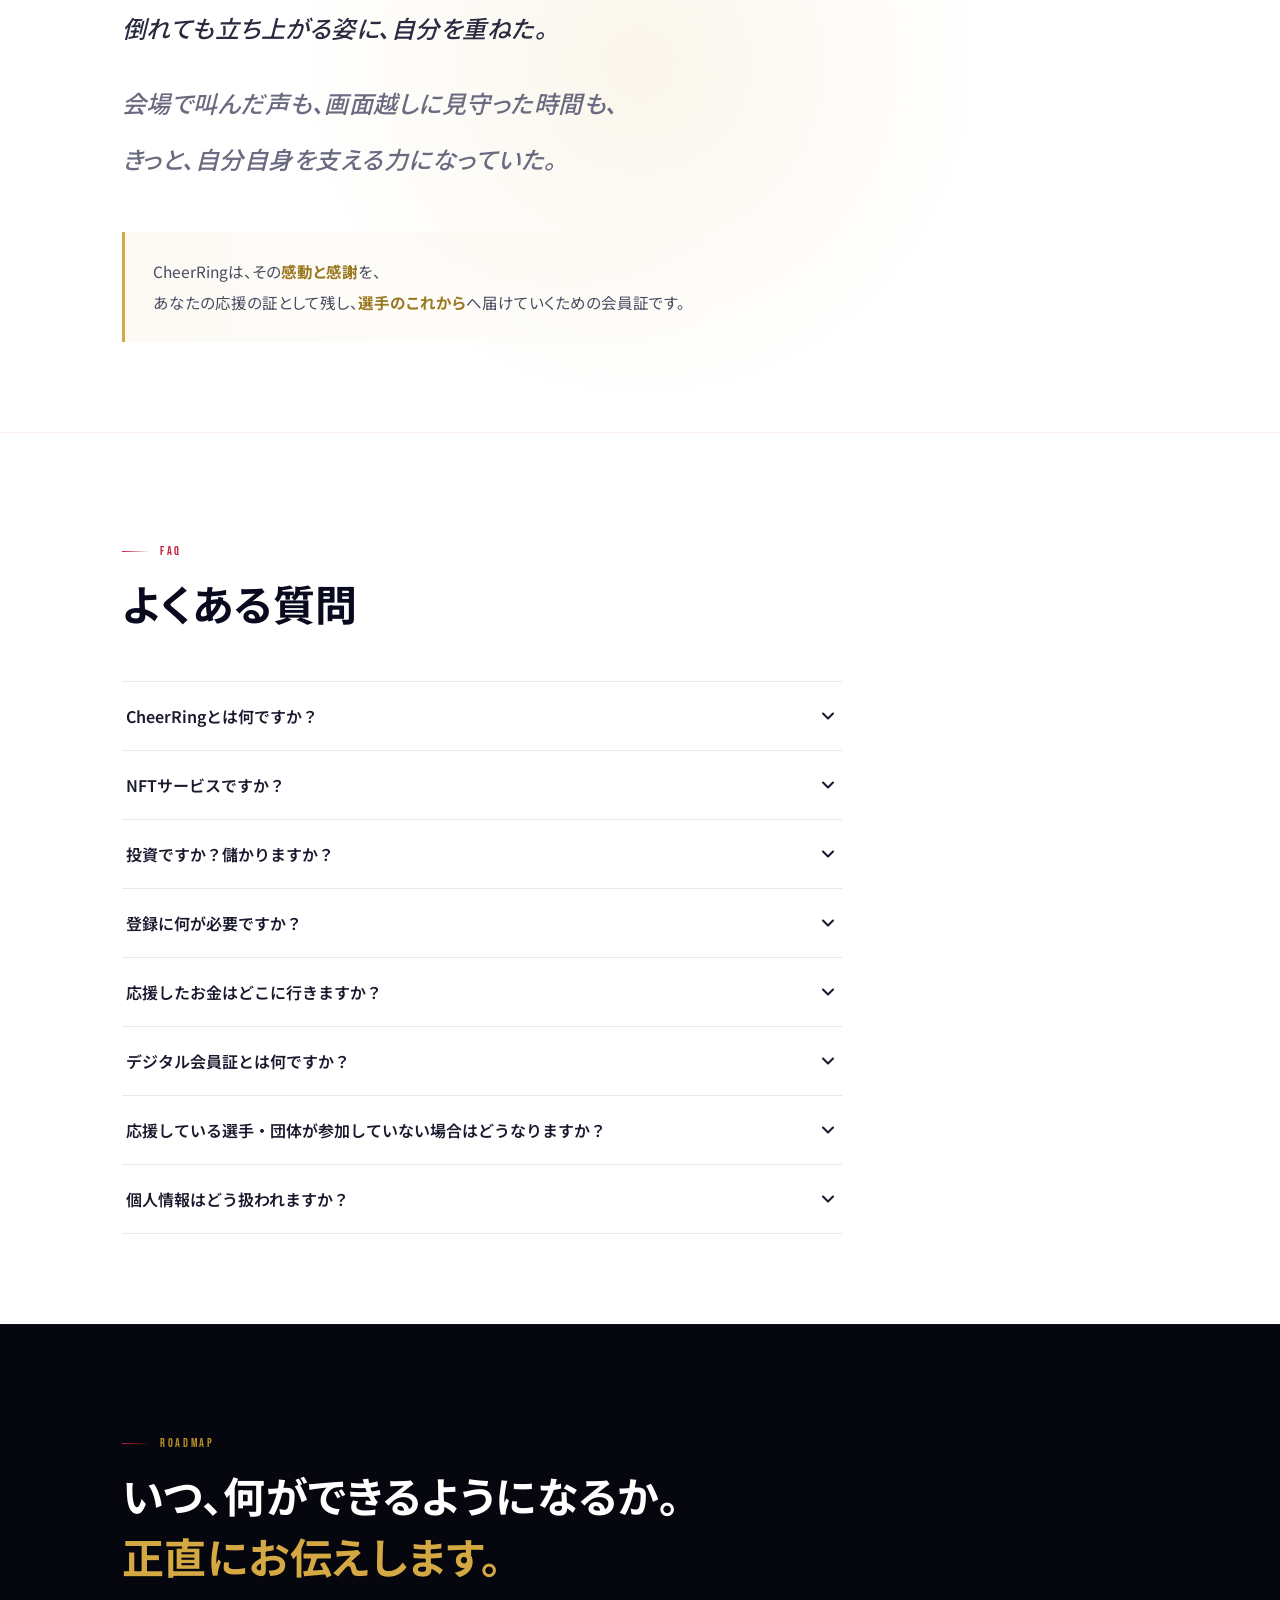
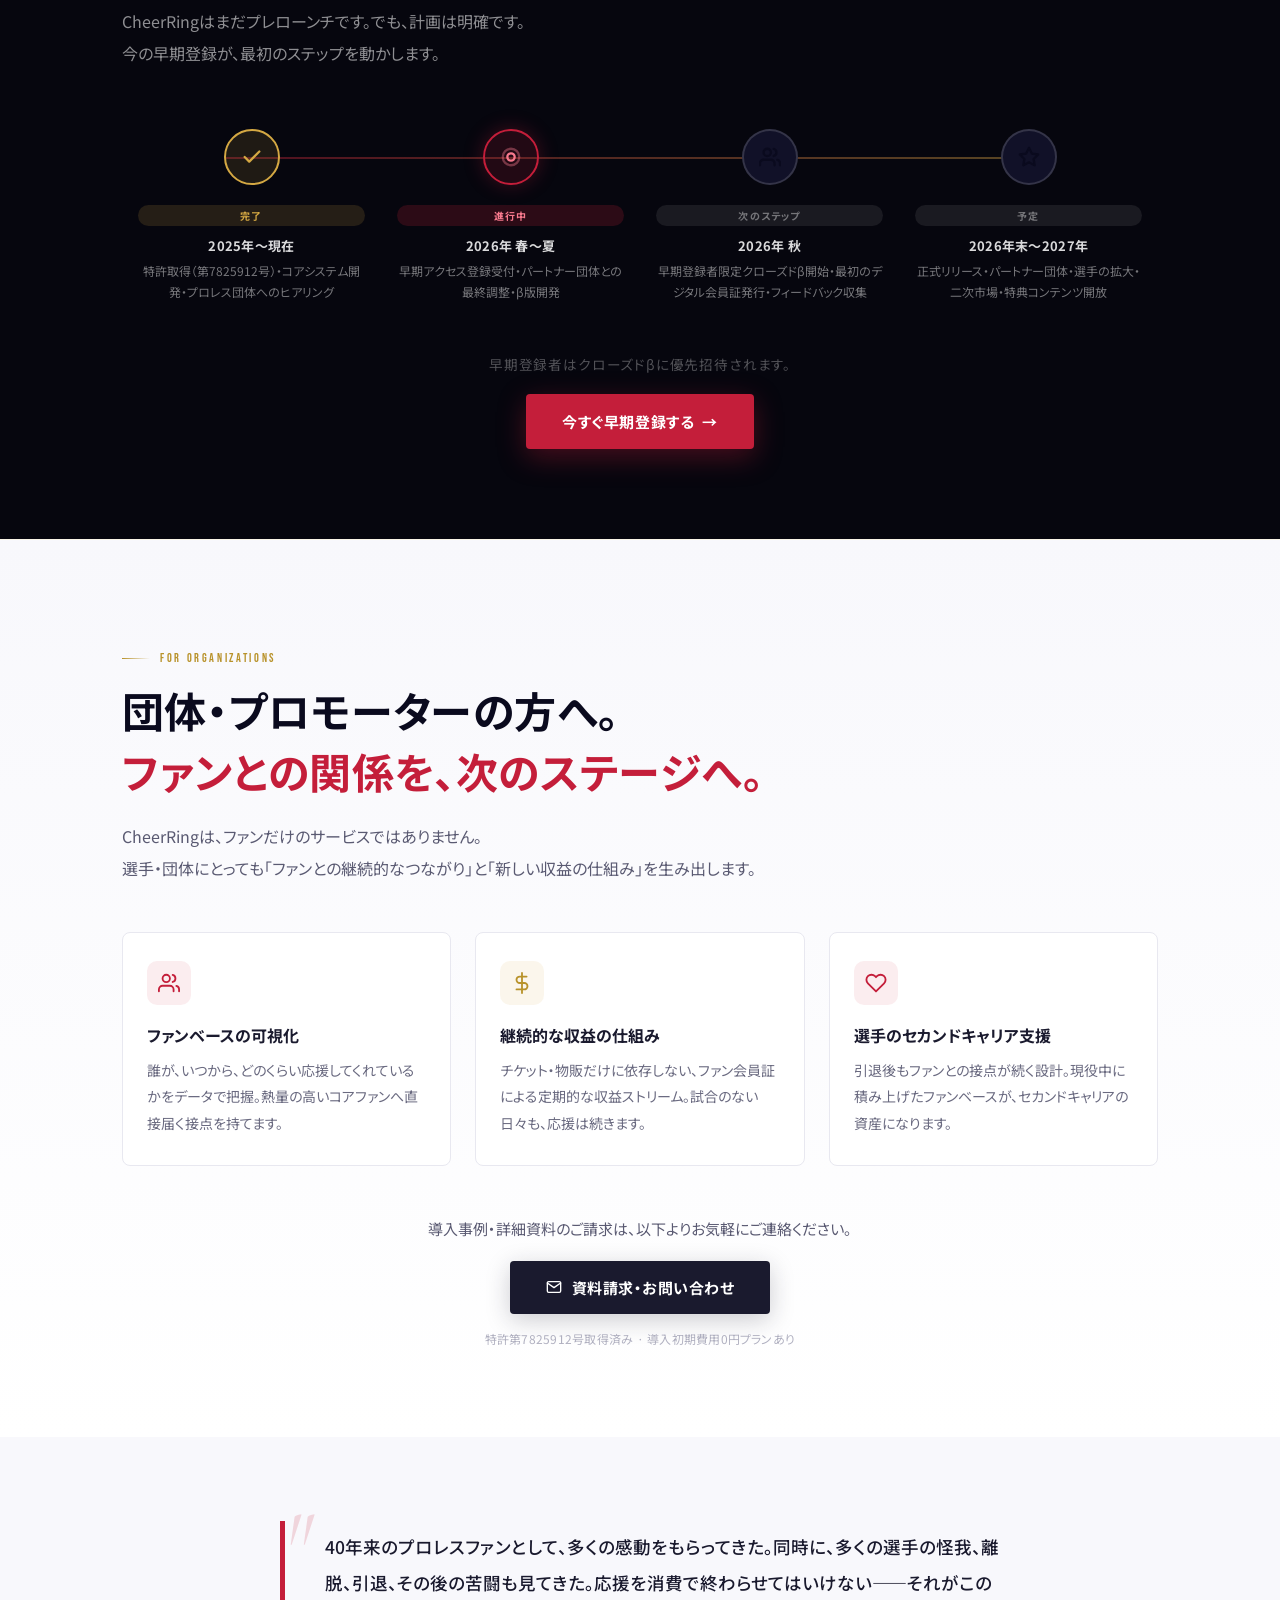
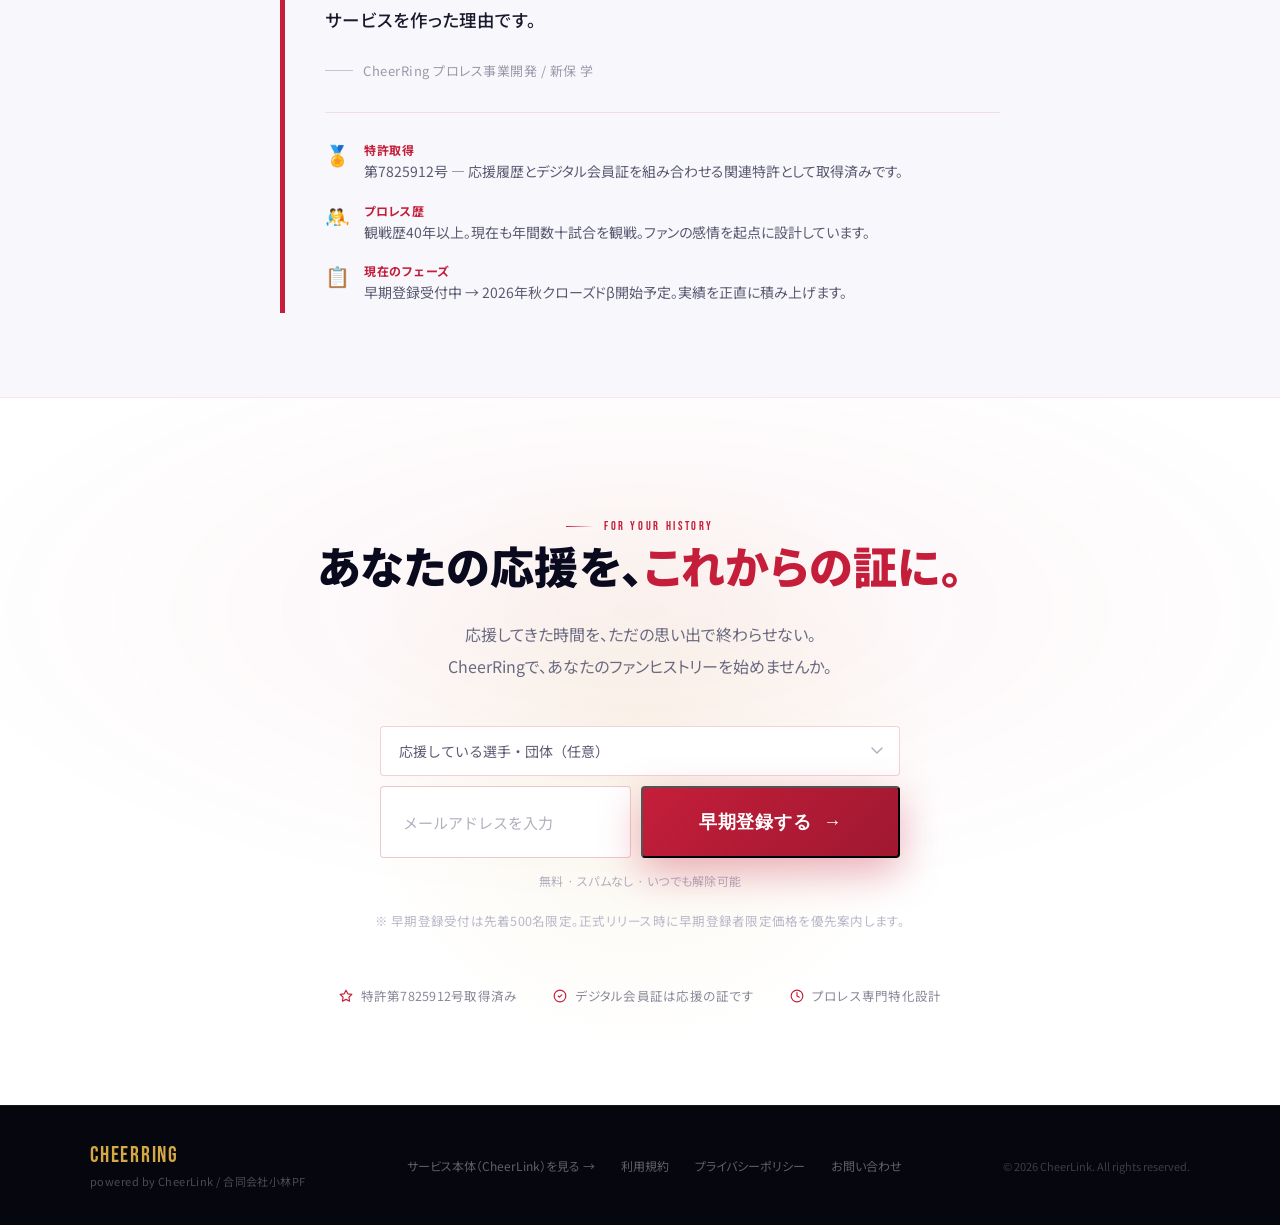
==== commit 3dd72ebf: "chore: align FAQ structured data" ====
--- a/index.html
+++ b/index.html
@@ -3,9 +3,9 @@
 <head>
   <meta charset="UTF-8">
   <meta name="viewport" content="width=device-width, initial-scale=1.0">
-  <title>CheerRING — この感動を、永遠に。</title>
-  <meta name="description" content="CheerRINGは、プロレスファンのためのデジタル会員証。応援してきた時間を証として残し、選手のこれからへ届ける。特許取得済み。早期登録無料・先着500名限定。2026年秋クローズドβ開始予定。">
-  <meta property="og:title" content="CheerRING — この感動を、永遠に。">
+  <title>CheerRing — この感動を、永遠に。</title>
+  <meta name="description" content="CheerRingは、プロレスファンのためのデジタル会員証。応援してきた時間を証として残し、選手のこれからへ届ける。特許取得済み。早期登録無料・先着500名限定。2026年秋クローズドβ開始予定。">
+  <meta property="og:title" content="CheerRing — この感動を、永遠に。">
   <meta property="og:description" content="プロレスファンのためのデジタル会員証。応援してきた時間を証として残す。特許第7825912号取得済み。先着500名限定・早期登録無料。">
   <meta property="og:type" content="website">
   <meta property="og:url" content="https://manabu619.github.io/cheerring/">
@@ -13,7 +13,7 @@
   <meta property="og:image:width" content="1200">
   <meta property="og:image:height" content="630">
   <meta name="twitter:card" content="summary_large_image">
-  <meta name="twitter:title" content="CheerRING — この感動を、永遠に。">
+  <meta name="twitter:title" content="CheerRing — この感動を、永遠に。">
   <meta name="twitter:description" content="プロレスファンのためのデジタル会員証。応援してきた時間を証として残す。特許取得済み・先着500名限定・無料登録。">
   <meta name="twitter:image" content="https://manabu619.github.io/cheerring/hero_bg2.png">
   <link rel="canonical" href="https://manabu619.github.io/cheerring/">
@@ -22,14 +22,14 @@
   <meta name="theme-color" content="#c41e3a">
   <meta name="apple-mobile-web-app-capable" content="yes">
   <meta name="apple-mobile-web-app-status-bar-style" content="black-translucent">
-  <meta name="apple-mobile-web-app-title" content="CheerRING">
+  <meta name="apple-mobile-web-app-title" content="CheerRing">
   <script type="application/ld+json">
   {
     "@context": "https://schema.org",
     "@graph": [
       {
         "@type": "Organization",
-        "name": "CheerRING",
+        "name": "CheerRing",
         "url": "https://manabu619.github.io/cheerring/",
         "description": "プロレスを愛するファンのためのデジタル会員証サービス",
         "founder": { "@type": "Person", "name": "新保学" },
@@ -40,10 +40,10 @@
         "mainEntity": [
           {
             "@type": "Question",
-            "name": "CheerRINGとは何ですか？",
+            "name": "CheerRingとは何ですか？",
             "acceptedAnswer": {
               "@type": "Answer",
-              "text": "CheerRINGは、ファンがいつ、誰を、どれだけ応援したかをデジタル会員証として記録し、その応援金額を選手または団体へ届ける仕組みです。"
+              "text": "CheerRingは、ファンがいつ、誰を、どれだけ応援したかをデジタル会員証として記録し、その応援金額を選手または団体へ届ける仕組みです。"
             }
           },
           {
@@ -112,7 +112,7 @@
   <link href="https://fonts.googleapis.com/css2?family=Noto+Sans+JP:wght@300;400;500;600;700;900&family=Bebas+Neue&family=Cormorant+Garamond:ital,wght@1,500;1,600&display=swap" rel="stylesheet">
   <style>
     /* ========================================================
-       CheerRING — Pro Wrestling Fan Support Platform
+       CheerRing — Pro Wrestling Fan Support Platform
        Design System v2.0 (visual rebuild)
        ======================================================== */
 
@@ -1679,7 +1679,7 @@
   <nav id="nav" aria-label="メインナビゲーション">
     <div class="nav-inner">
       <div class="nav-logo-wrap">
-        <a href="#main-content" class="nav-logo" aria-label="CheerRING トップへ">CheerRING</a>
+        <a href="#main-content" class="nav-logo" aria-label="CheerRing トップへ">CheerRing</a>
         <div class="nav-tag">powered by CheerLink</div>
       </div>
       <div class="nav-links">
@@ -1718,7 +1718,7 @@
         <em>永遠に。</em>
       </h1>
       <p class="hero-sub reveal delay-3">
-        CheerRINGは、プロレスを愛するファンのためのデジタル会員証。<br>
+        CheerRingは、プロレスを愛するファンのためのデジタル会員証。<br>
         <strong>応援してきた時間を、あなたの証に。その参加を、選手のこれからへ。</strong>
       </p>
       <div class="hero-btns reveal delay-4">
@@ -1726,7 +1726,7 @@
           会員証を受け取る
           <span class="arrow">→</span>
         </a>
-        <a href="#solution" class="btn-ghost">CheerRINGとは</a>
+        <a href="#solution" class="btn-ghost">CheerRingとは</a>
       </div>
     </div>
 
@@ -1825,7 +1825,7 @@
         「一瞬の熱狂」を、<br><em>「一生の伴走」に変える。</em>
       </h2>
       <p class="section-body reveal delay-2">
-        CheerRINGのデジタル会員証は、あなたが誰を、いつから、どのように応援してきたかを記録します。<br>
+        CheerRingのデジタル会員証は、あなたが誰を、いつから、どのように応援してきたかを記録します。<br>
         応援を続けるほど、会員証に物語が積み上がっていく。<br>
         会員証から生まれる収益の一部は、選手のこれからへ届けられます。
       </p>
@@ -2136,7 +2136,7 @@
         <p class="echo-line muted reveal delay-5">きっと、自分自身を支える力になっていた。</p>
       </div>
       <p class="echo-close reveal delay-5">
-        CheerRINGは、その<strong>感動と感謝</strong>を、<br>
+        CheerRingは、その<strong>感動と感謝</strong>を、<br>
         あなたの応援の証として残し、<strong>選手のこれから</strong>へ届けていくための会員証です。
       </p>
     </div>
@@ -2151,11 +2151,11 @@
       <div class="faq-list">
         <div class="faq-item reveal">
           <button class="faq-q" aria-expanded="false">
-            <span>CheerRINGとは何ですか？</span>
+            <span>CheerRingとは何ですか？</span>
             <svg class="faq-arrow" viewBox="0 0 24 24" fill="none" stroke="currentColor" stroke-width="2.5" stroke-linecap="round" stroke-linejoin="round" width="20" height="20"><polyline points="6,9 12,15 18,9"/></svg>
           </button>
           <div class="faq-a">
-            <p>CheerRINGは、ファンが「いつ・誰を・どれだけ応援したか」をデジタル会員証として記録し、その応援金額を選手または団体へ届ける仕組みです。</p>
+            <p>CheerRingは、ファンが「いつ・誰を・どれだけ応援したか」をデジタル会員証として記録し、その応援金額を選手または団体へ届ける仕組みです。</p>
           </div>
         </div>
 
@@ -2205,7 +2205,7 @@
             <svg class="faq-arrow" viewBox="0 0 24 24" fill="none" stroke="currentColor" stroke-width="2.5" stroke-linecap="round" stroke-linejoin="round" width="20" height="20"><polyline points="6,9 12,15 18,9"/></svg>
           </button>
           <div class="faq-a">
-            <p>デジタル会員証は、あなたがいつ、誰を、どれだけ応援したかを記録する「応援の証」です。選手名・応援日・応援回数などが記録され、CheerRING内で確認できる設計です。</p>
+            <p>デジタル会員証は、あなたがいつ、誰を、どれだけ応援したかを記録する「応援の証」です。選手名・応援日・応援回数などが記録され、CheerRing内で確認できる設計です。</p>
           </div>
         </div>
 
@@ -2238,7 +2238,7 @@
       <div class="eyebrow reveal" style="color:var(--gold-dark)">ROADMAP</div>
       <h2 class="section-h2 reveal delay-1">いつ、何ができるようになるか。<br><em>正直にお伝えします。</em></h2>
       <p class="section-body reveal delay-2">
-        CheerRINGはまだプレローンチです。でも、計画は明確です。<br>
+        CheerRingはまだプレローンチです。でも、計画は明確です。<br>
         今の早期登録が、最初のステップを動かします。
       </p>
 
@@ -2301,7 +2301,7 @@
       <div class="eyebrow gold reveal">FOR ORGANIZATIONS</div>
       <h2 class="section-h2 reveal delay-1">団体・プロモーターの方へ。<br><em>ファンとの関係を、次のステージへ。</em></h2>
       <p class="section-body reveal delay-2">
-        CheerRINGは、ファンだけのサービスではありません。<br>
+        CheerRingは、ファンだけのサービスではありません。<br>
         選手・団体にとっても「ファンとの継続的なつながり」と「新しい収益の仕組み」を生み出します。
       </p>
 
@@ -2331,7 +2331,7 @@
 
       <div class="org-cta reveal delay-3">
         <p class="org-cta-text">導入事例・詳細資料のご請求は、以下よりお気軽にご連絡ください。</p>
-        <a href="mailto:info@cheerlink.jp?subject=CheerRING導入検討" class="btn-org">
+        <a href="mailto:info@cheerlink.jp?subject=CheerRing導入検討" class="btn-org">
           <svg viewBox="0 0 24 24" fill="none" stroke="currentColor" stroke-width="2" stroke-linecap="round" stroke-linejoin="round" width="16" height="16"><path d="M4 4h16c1.1 0 2 .9 2 2v12c0 1.1-.9 2-2 2H4c-1.1 0-2-.9-2-2V6c0-1.1.9-2 2-2z"/><polyline points="22,6 12,13 2,6"/></svg>
           資料請求・お問い合わせ
         </a>
@@ -2348,7 +2348,7 @@
         <p class="quote-text">
           40年来のプロレスファンとして、多くの感動をもらってきた。同時に、多くの選手の怪我、離脱、引退、その後の苦闘も見てきた。応援を消費で終わらせてはいけない——それがこのサービスを作った理由です。
         </p>
-        <div class="quote-attr">CheerRING プロレス事業開発 / 新保 学</div>
+        <div class="quote-attr">CheerRing プロレス事業開発 / 新保 学</div>
 
         <div class="founder-facts reveal delay-2">
           <div class="founder-fact-item">
@@ -2385,7 +2385,7 @@
       <h2 class="cta-h2 reveal delay-1">あなたの応援を、<em>これからの証に。</em></h2>
       <p class="cta-sub reveal delay-2">
         応援してきた時間を、ただの思い出で終わらせない。<br>
-        CheerRINGで、あなたのファンヒストリーを始めませんか。
+        CheerRingで、あなたのファンヒストリーを始めませんか。
       </p>
 
       <!-- Countdown to beta launch (Oct 1, 2026) -->
@@ -2437,11 +2437,11 @@
                 ご登録ありがとうございます！正式リリース時に優先案内をお届けします。
               </div>
               <div class="share-btns">
-                <a href="https://twitter.com/intent/tweet?text=%E3%83%97%E3%83%AD%E3%83%AC%E3%82%B9%E3%81%AE%E5%BF%9C%E6%8F%B4%E3%82%92%E8%A8%98%E9%8C%B2%E3%81%99%E3%82%8B%E3%83%87%E3%82%B8%E3%82%BF%E3%83%AB%E4%BC%9A%E5%93%A1%E8%A8%BC%E3%80%8CCheerRING%E3%80%8D%E3%81%AB%E6%97%A9%E6%9C%9F%E7%99%BB%E9%8C%B2%E3%81%97%E3%81%9F%EF%BC%81%E5%BF%9C%E6%8F%B4%E3%81%97%E3%81%A6%E3%81%8D%E3%81%9F%E6%99%82%E9%96%93%E3%82%92%E3%80%81%E5%BD%A2%E3%81%AB%E3%81%97%E3%81%A6%E3%81%8F%E3%82%8C%E3%82%8B%E3%82%B5%E3%83%BC%E3%83%93%E3%82%B9%E3%80%82%20%23CheerRING%20%23%E3%83%97%E3%83%AD%E3%83%AC%E3%82%B9&url=https%3A%2F%2Fmanabu619.github.io%2Fcheerring%2F" target="_blank" rel="noopener" class="btn-share-x">
+                <a href="https://twitter.com/intent/tweet?text=%E3%83%97%E3%83%AD%E3%83%AC%E3%82%B9%E3%81%AE%E5%BF%9C%E6%8F%B4%E3%82%92%E8%A8%98%E9%8C%B2%E3%81%99%E3%82%8B%E3%83%87%E3%82%B8%E3%82%BF%E3%83%AB%E4%BC%9A%E5%93%A1%E8%A8%BC%E3%80%8CCheerRing%E3%80%8D%E3%81%AB%E6%97%A9%E6%9C%9F%E7%99%BB%E9%8C%B2%E3%81%97%E3%81%9F%EF%BC%81%E5%BF%9C%E6%8F%B4%E3%81%97%E3%81%A6%E3%81%8D%E3%81%9F%E6%99%82%E9%96%93%E3%82%92%E3%80%81%E5%BD%A2%E3%81%AB%E3%81%97%E3%81%A6%E3%81%8F%E3%82%8C%E3%82%8B%E3%82%B5%E3%83%BC%E3%83%93%E3%82%B9%E3%80%82%20%23CheerRing%20%23%E3%83%97%E3%83%AD%E3%83%AC%E3%82%B9&url=https%3A%2F%2Fmanabu619.github.io%2Fcheerring%2F" target="_blank" rel="noopener" class="btn-share-x">
                   <svg viewBox="0 0 24 24" width="14" height="14" fill="currentColor"><path d="M18.244 2.25h3.308l-7.227 8.26 8.502 11.24H16.17l-4.714-6.231-5.401 6.231H2.744l7.737-8.843L1.958 2.25h6.826l4.272 5.644L18.244 2.25zm-1.161 17.52h1.833L7.084 4.126H5.117L17.083 19.77z"/></svg>
                   X(Twitter)でシェア
                 </a>
-                <a href="https://line.me/R/msg/text/?%E3%83%97%E3%83%AD%E3%83%AC%E3%82%B9%E3%81%AE%E5%BF%9C%E6%8F%B4%E3%82%92%E8%A8%98%E9%8C%B2%E3%81%99%E3%82%8B%E3%83%87%E3%82%B8%E3%82%BF%E3%83%AB%E4%BC%9A%E5%93%A1%E8%A8%BC%E3%80%8CCheerRING%E3%80%8D%E3%81%AB%E6%97%A9%E6%9C%9F%E7%99%BB%E9%8C%B2%E3%81%97%E3%81%9F%EF%BC%81%20https%3A%2F%2Fmanabu619.github.io%2Fcheerring%2F" target="_blank" rel="noopener" class="btn-share-line">
+                <a href="https://line.me/R/msg/text/?%E3%83%97%E3%83%AD%E3%83%AC%E3%82%B9%E3%81%AE%E5%BF%9C%E6%8F%B4%E3%82%92%E8%A8%98%E9%8C%B2%E3%81%99%E3%82%8B%E3%83%87%E3%82%B8%E3%82%BF%E3%83%AB%E4%BC%9A%E5%93%A1%E8%A8%BC%E3%80%8CCheerRing%E3%80%8D%E3%81%AB%E6%97%A9%E6%9C%9F%E7%99%BB%E9%8C%B2%E3%81%97%E3%81%9F%EF%BC%81%20https%3A%2F%2Fmanabu619.github.io%2Fcheerring%2F" target="_blank" rel="noopener" class="btn-share-line">
                   <svg viewBox="0 0 24 24" width="16" height="16" fill="currentColor"><path d="M12 2C6.48 2 2 5.96 2 10.8c0 2.84 1.55 5.37 3.97 7.03L5 21l3.23-1.63c1.17.33 2.44.51 3.77.51 5.52 0 10-3.96 10-8.8C22 5.96 17.52 2 12 2zm5.63 11.71l-1.52-1.14c-.18-.13-.42-.12-.59.04l-.87.87c-.16.16-.4.18-.59.06-.57-.37-1.16-.82-1.65-1.31-.48-.48-.94-1.07-1.31-1.65-.12-.19-.1-.43.06-.59l.87-.87c.16-.17.17-.41.04-.59L10.93 7c-.15-.2-.42-.24-.61-.09l-.94.78c-.29.24-.46.59-.47.96-.02.67.18 2.06 1.87 3.75 1.69 1.69 3.08 1.89 3.75 1.87.37-.01.72-.18.96-.47l.78-.94c.15-.19.11-.46-.09-.61l-.55-.54z"/></svg>
                   LINEでシェア
                 </a>
@@ -2474,14 +2474,14 @@
   <footer>
     <div class="footer-inner">
       <div>
-        <div class="footer-logo">CheerRING</div>
+        <div class="footer-logo">CheerRing</div>
         <div class="footer-powered">powered by CheerLink / 合同会社小林PF</div>
       </div>
       <div class="footer-links">
         <a href="https://cheerlink-investor-noauth.vercel.app/sports/prowrestling" target="_blank" rel="noopener noreferrer">サービス本体（CheerLink）を見る →</a>
         <a href="#" id="openTouModal" aria-haspopup="dialog">利用規約</a>
         <a href="#" id="openPrivacyModal" aria-haspopup="dialog">プライバシーポリシー</a>
-        <a href="mailto:info@cheerlink.jp?subject=CheerRINGへのお問い合わせ">お問い合わせ</a>
+        <a href="mailto:info@cheerlink.jp?subject=CheerRingへのお問い合わせ">お問い合わせ</a>
       </div>
       <div class="footer-copy">© 2026 CheerLink. All rights reserved.</div>
     </div>
@@ -2492,7 +2492,7 @@
     <div class="legal-modal">
       <button class="legal-close-btn" data-close="touModal" aria-label="閉じる">✕</button>
       <h2 id="touModalTitle">利用規約</h2>
-      <p>本規約は、CheerLink（合同会社小林PF）（以下「当社」）が提供するCheerRINGサービス（以下「本サービス」）の利用条件を定めるものです。</p>
+      <p>本規約は、CheerLink（合同会社小林PF）（以下「当社」）が提供するCheerRingサービス（以下「本サービス」）の利用条件を定めるものです。</p>
 
       <h3>第1条（適用）</h3>
       <p>本規約は、本サービスの利用に関する当社と登録ユーザーとの間の権利義務関係を定めることを目的とし、登録ユーザーと当社との間の本サービスの利用に関わる一切の関係に適用されます。</p>
@@ -2523,7 +2523,7 @@
     <div class="legal-modal">
       <button class="legal-close-btn" data-close="privacyModal" aria-label="閉じる">✕</button>
       <h2 id="privacyModalTitle">プライバシーポリシー</h2>
-      <p>CheerLink（合同会社小林PF）（以下「当社」）は、CheerRINGサービスにおける個人情報の取扱いについて、以下のとおりプライバシーポリシー（以下「本ポリシー」）を定めます。</p>
+      <p>CheerLink（合同会社小林PF）（以下「当社」）は、CheerRingサービスにおける個人情報の取扱いについて、以下のとおりプライバシーポリシー（以下「本ポリシー」）を定めます。</p>
 
       <h3>1. 収集する情報</h3>
       <p>当社は、早期アクセス登録において以下の情報を収集します。①メールアドレス、②応援している選手・団体名（任意）。</p>
@@ -2752,7 +2752,7 @@
        EARLY ACCESS FORM
        ============================================ */
     var CHEERRING_FORMSPREE_ID = 'YOUR_FORM_ID'; // FormspreeのフォームIDを設定すると実送信が有効になります。
-    function trackCheerRINGEvent(eventName, params) {
+    function trackCheerRingEvent(eventName, params) {
       if (window.dataLayer && Array.isArray(window.dataLayer)) {
         window.dataLayer.push(Object.assign({ event: eventName }, params || {}));
       }
@@ -2789,24 +2789,24 @@
           fetch('https://formspree.io/f/' + FORMSPREE_ID, {
             method: 'POST',
             headers: { 'Content-Type': 'application/json', 'Accept': 'application/json' },
-            body: JSON.stringify({ email: email, wrestler: wrestler, source: 'main-cta', _subject: 'CheerRING 早期登録: ' + email })
+            body: JSON.stringify({ email: email, wrestler: wrestler, source: 'main-cta', _subject: 'CheerRing 早期登録: ' + email })
           })
           .then(function(res) {
             if (res.ok) {
-              trackCheerRINGEvent('early_access_submit', { source: 'main-cta', wrestler: wrestler || 'not_selected' });
+              trackCheerRingEvent('early_access_submit', { source: 'main-cta', wrestler: wrestler || 'not_selected' });
               showSuccess();
             }
             else { throw new Error('送信失敗'); }
           })
           .catch(function() {
             // フォールバック: メール起動
-            trackCheerRINGEvent('early_access_mailto_fallback', { source: 'main-cta' });
-            window.location.href = 'mailto:info@cheerlink.jp?subject=CheerRING早期登録&body=メールアドレス: ' + encodeURIComponent(email) + (wrestler ? '%0A応援選手/団体: ' + encodeURIComponent(wrestler) : '') + '%0A登録元: main-cta';
+            trackCheerRingEvent('early_access_mailto_fallback', { source: 'main-cta' });
+            window.location.href = 'mailto:info@cheerlink.jp?subject=CheerRing早期登録&body=メールアドレス: ' + encodeURIComponent(email) + (wrestler ? '%0A応援選手/団体: ' + encodeURIComponent(wrestler) : '') + '%0A登録元: main-cta';
           });
         } else {
           // Formspree未設定時はメールクライアントへフォールバック
-          trackCheerRINGEvent('early_access_mailto_fallback', { source: 'main-cta' });
-          window.location.href = 'mailto:info@cheerlink.jp?subject=CheerRING早期登録&body=メールアドレス: ' + encodeURIComponent(email) + (wrestler ? '%0A応援選手/団体: ' + encodeURIComponent(wrestler) : '') + '%0A登録元: main-cta';
+          trackCheerRingEvent('early_access_mailto_fallback', { source: 'main-cta' });
+          window.location.href = 'mailto:info@cheerlink.jp?subject=CheerRing早期登録&body=メールアドレス: ' + encodeURIComponent(email) + (wrestler ? '%0A応援選手/団体: ' + encodeURIComponent(wrestler) : '') + '%0A登録元: main-cta';
           showSuccess();
         }
       });
@@ -2955,17 +2955,17 @@
           fetch('https://formspree.io/f/' + FORMSPREE_ID, {
             method: 'POST',
             headers: { 'Content-Type': 'application/json', 'Accept': 'application/json' },
-            body: JSON.stringify({ email: email, source: 'exit-popup', _subject: 'CheerRING 離脱防止登録: ' + email })
+            body: JSON.stringify({ email: email, source: 'exit-popup', _subject: 'CheerRing 離脱防止登録: ' + email })
           }).then(function() {
-            trackCheerRINGEvent('early_access_submit', { source: 'exit-popup' });
+            trackCheerRingEvent('early_access_submit', { source: 'exit-popup' });
             closeExitPopup();
           }).catch(function() {
-            trackCheerRINGEvent('early_access_mailto_fallback', { source: 'exit-popup' });
+            trackCheerRingEvent('early_access_mailto_fallback', { source: 'exit-popup' });
             closeExitPopup();
           });
         } else {
-          trackCheerRINGEvent('early_access_mailto_fallback', { source: 'exit-popup' });
-          window.location.href = 'mailto:info@cheerlink.jp?subject=CheerRING早期登録&body=メールアドレス: ' + encodeURIComponent(email) + '%0A登録元: exit-popup';
+          trackCheerRingEvent('early_access_mailto_fallback', { source: 'exit-popup' });
+          window.location.href = 'mailto:info@cheerlink.jp?subject=CheerRing早期登録&body=メールアドレス: ' + encodeURIComponent(email) + '%0A登録元: exit-popup';
           closeExitPopup();
         }
       });
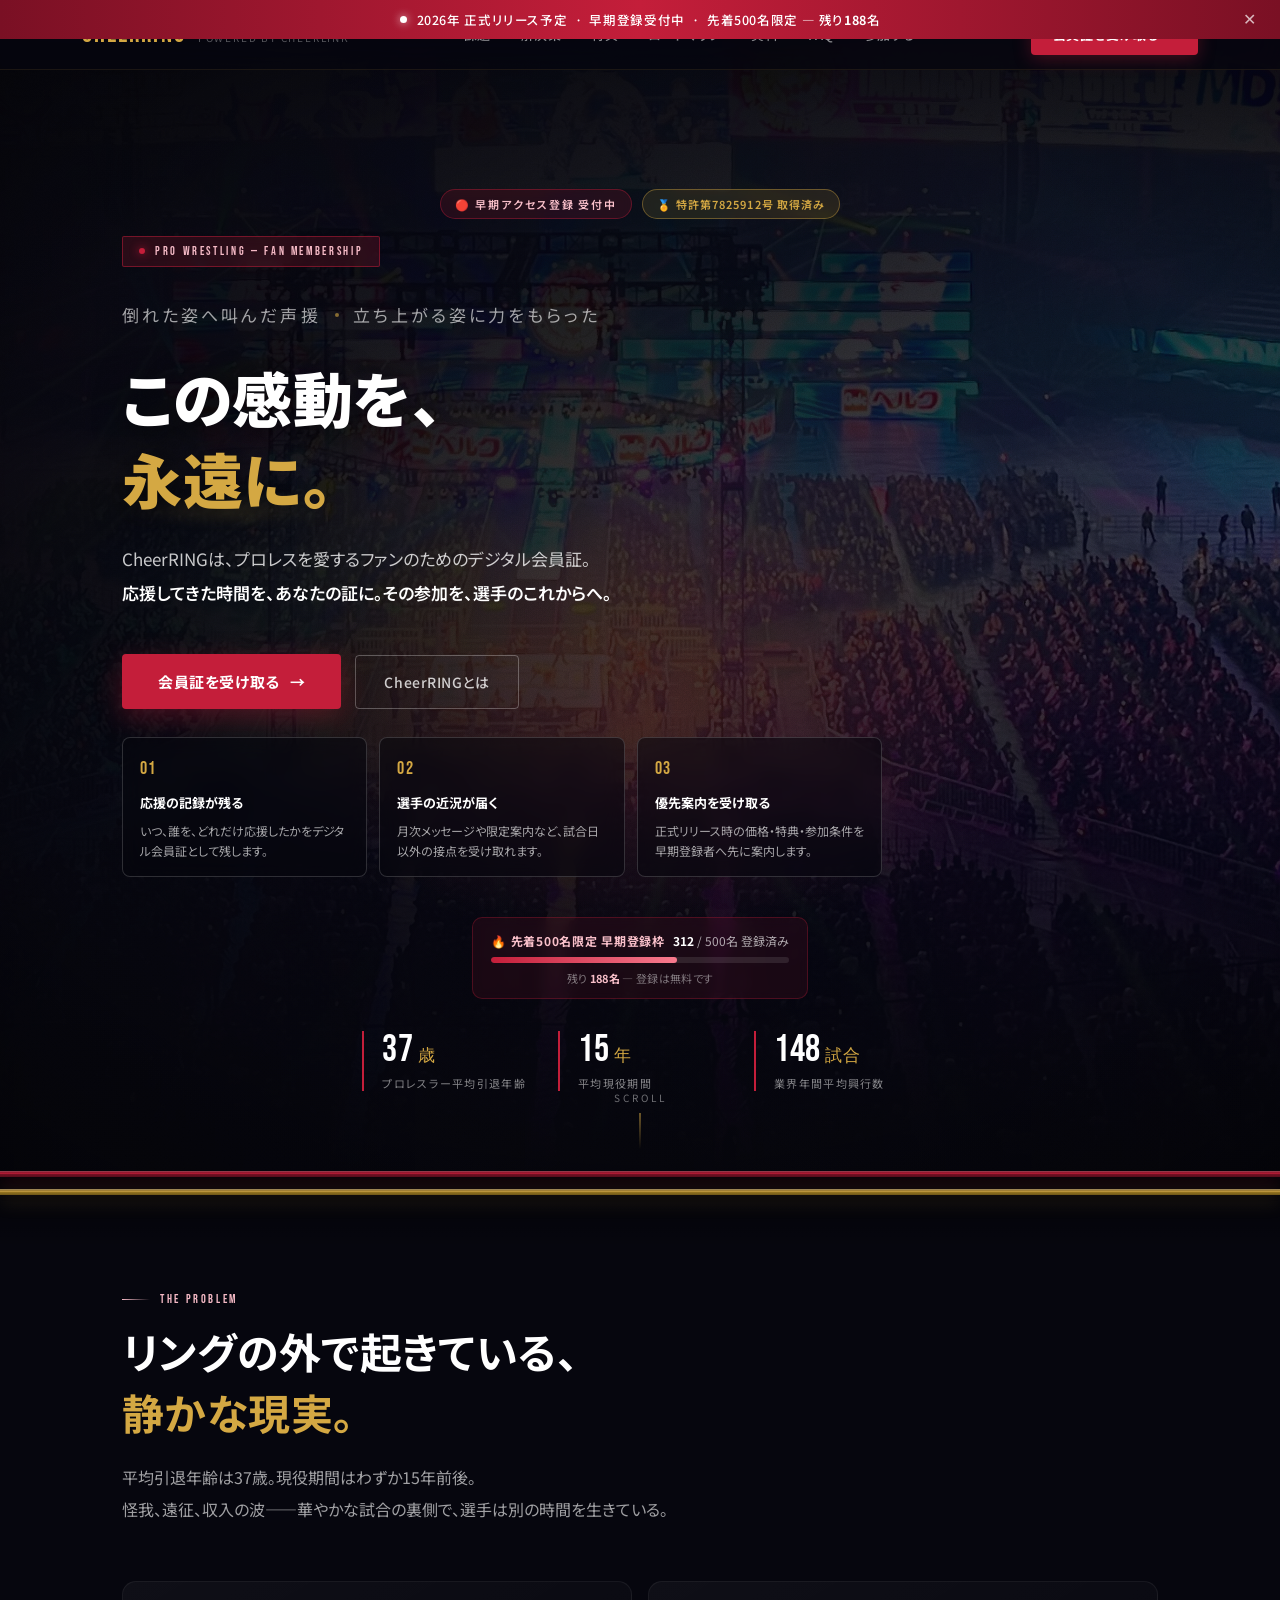
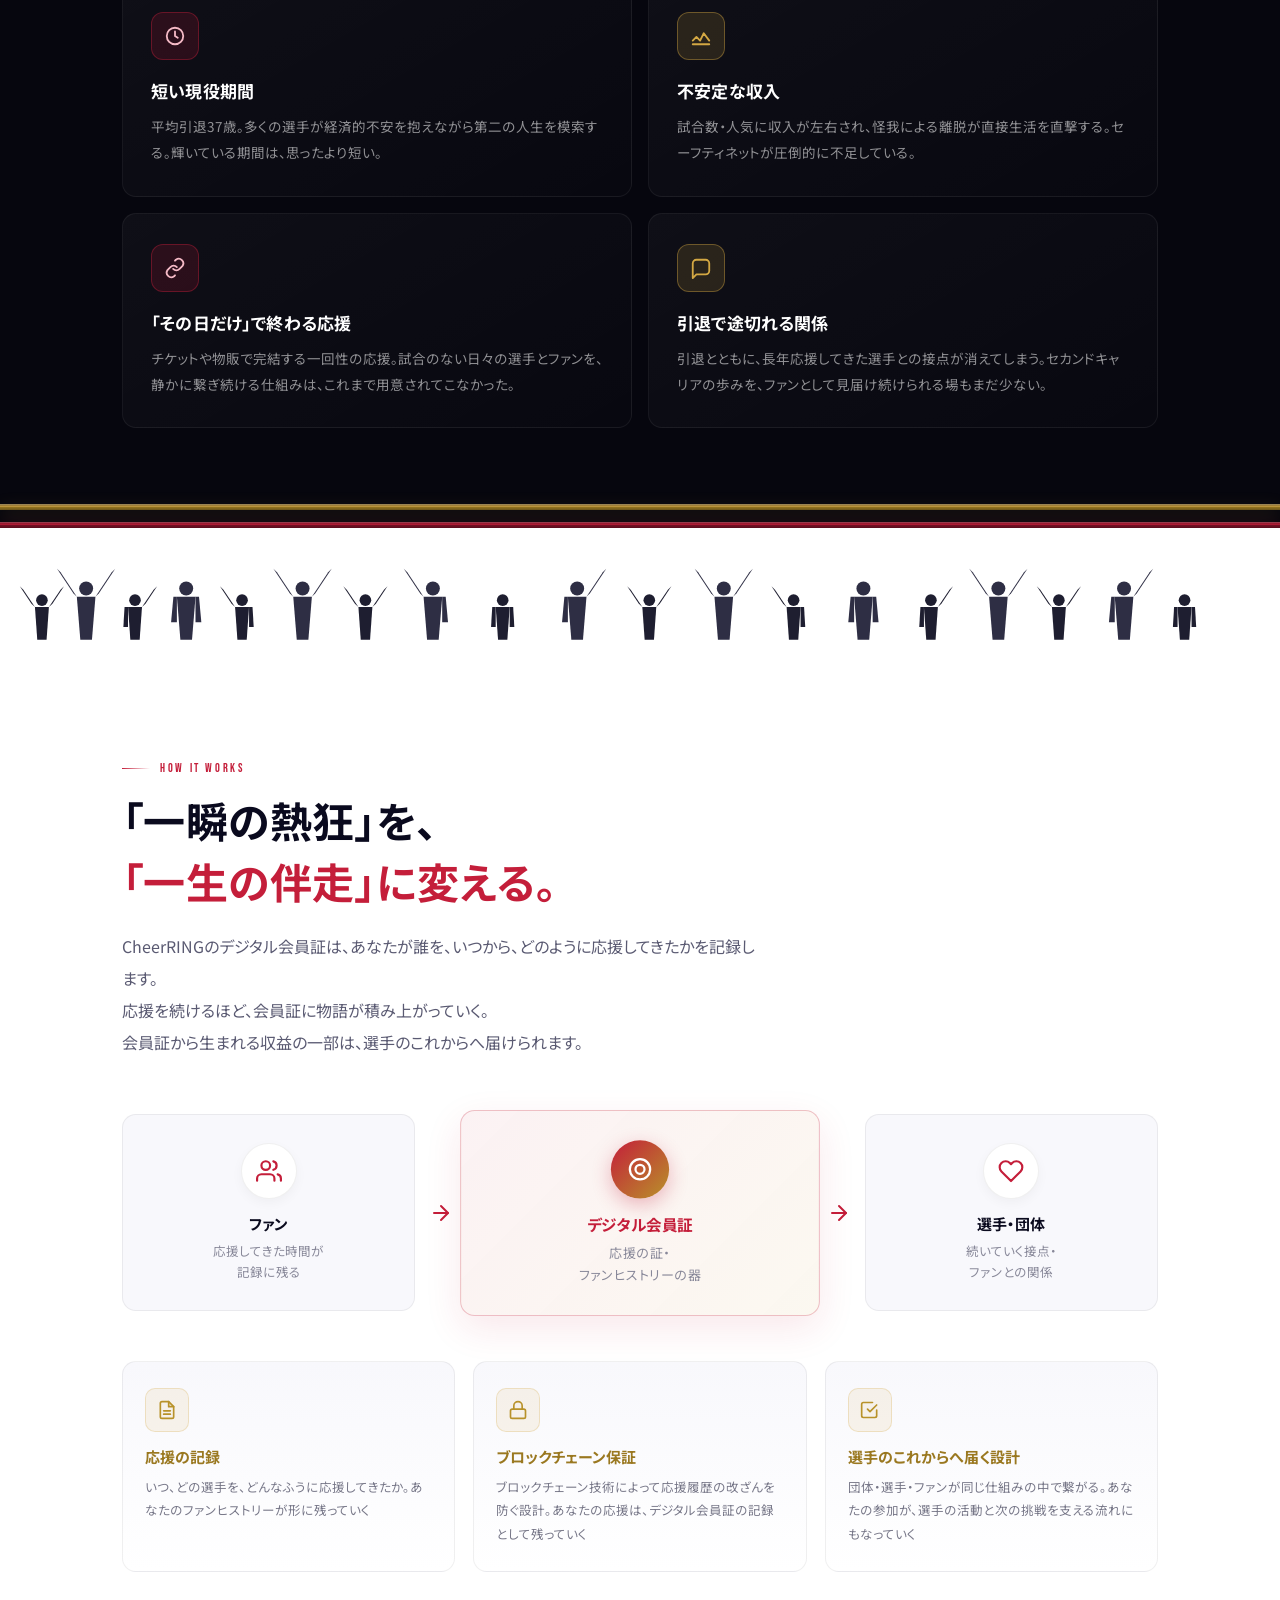
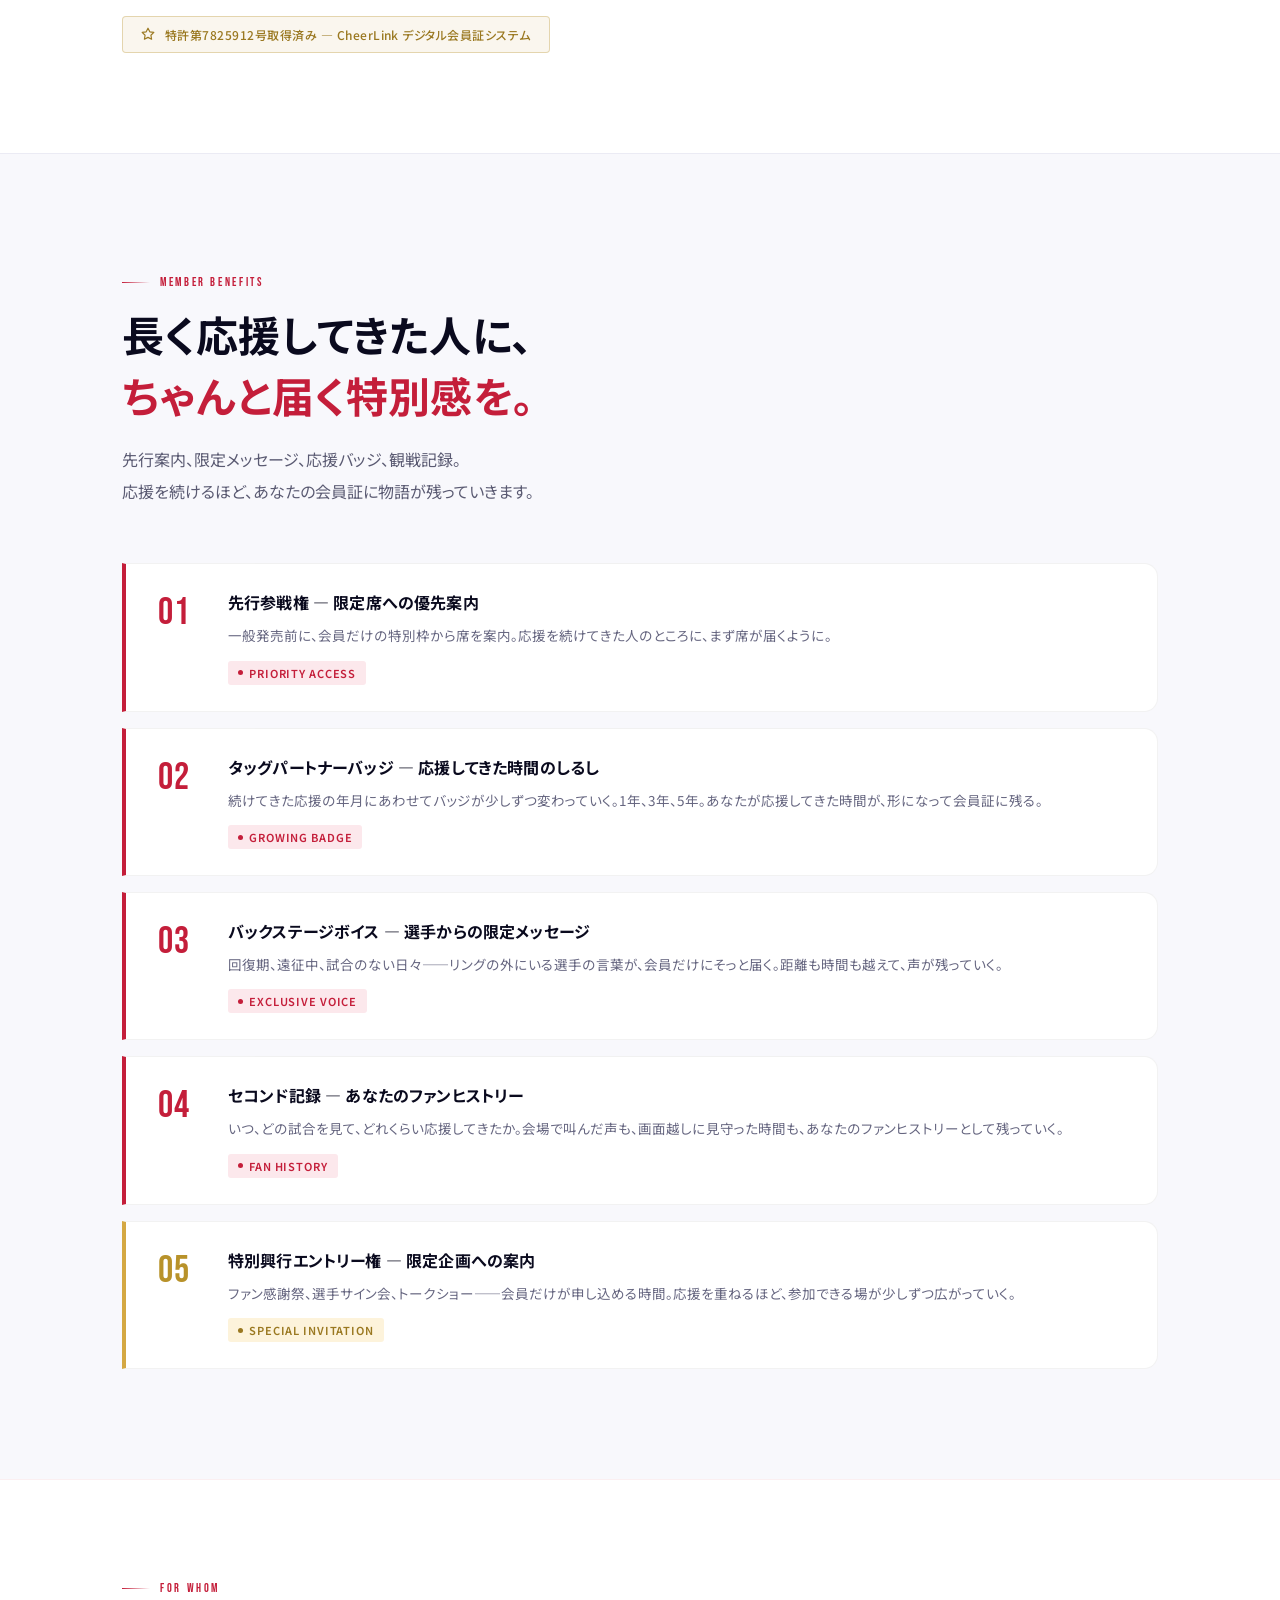
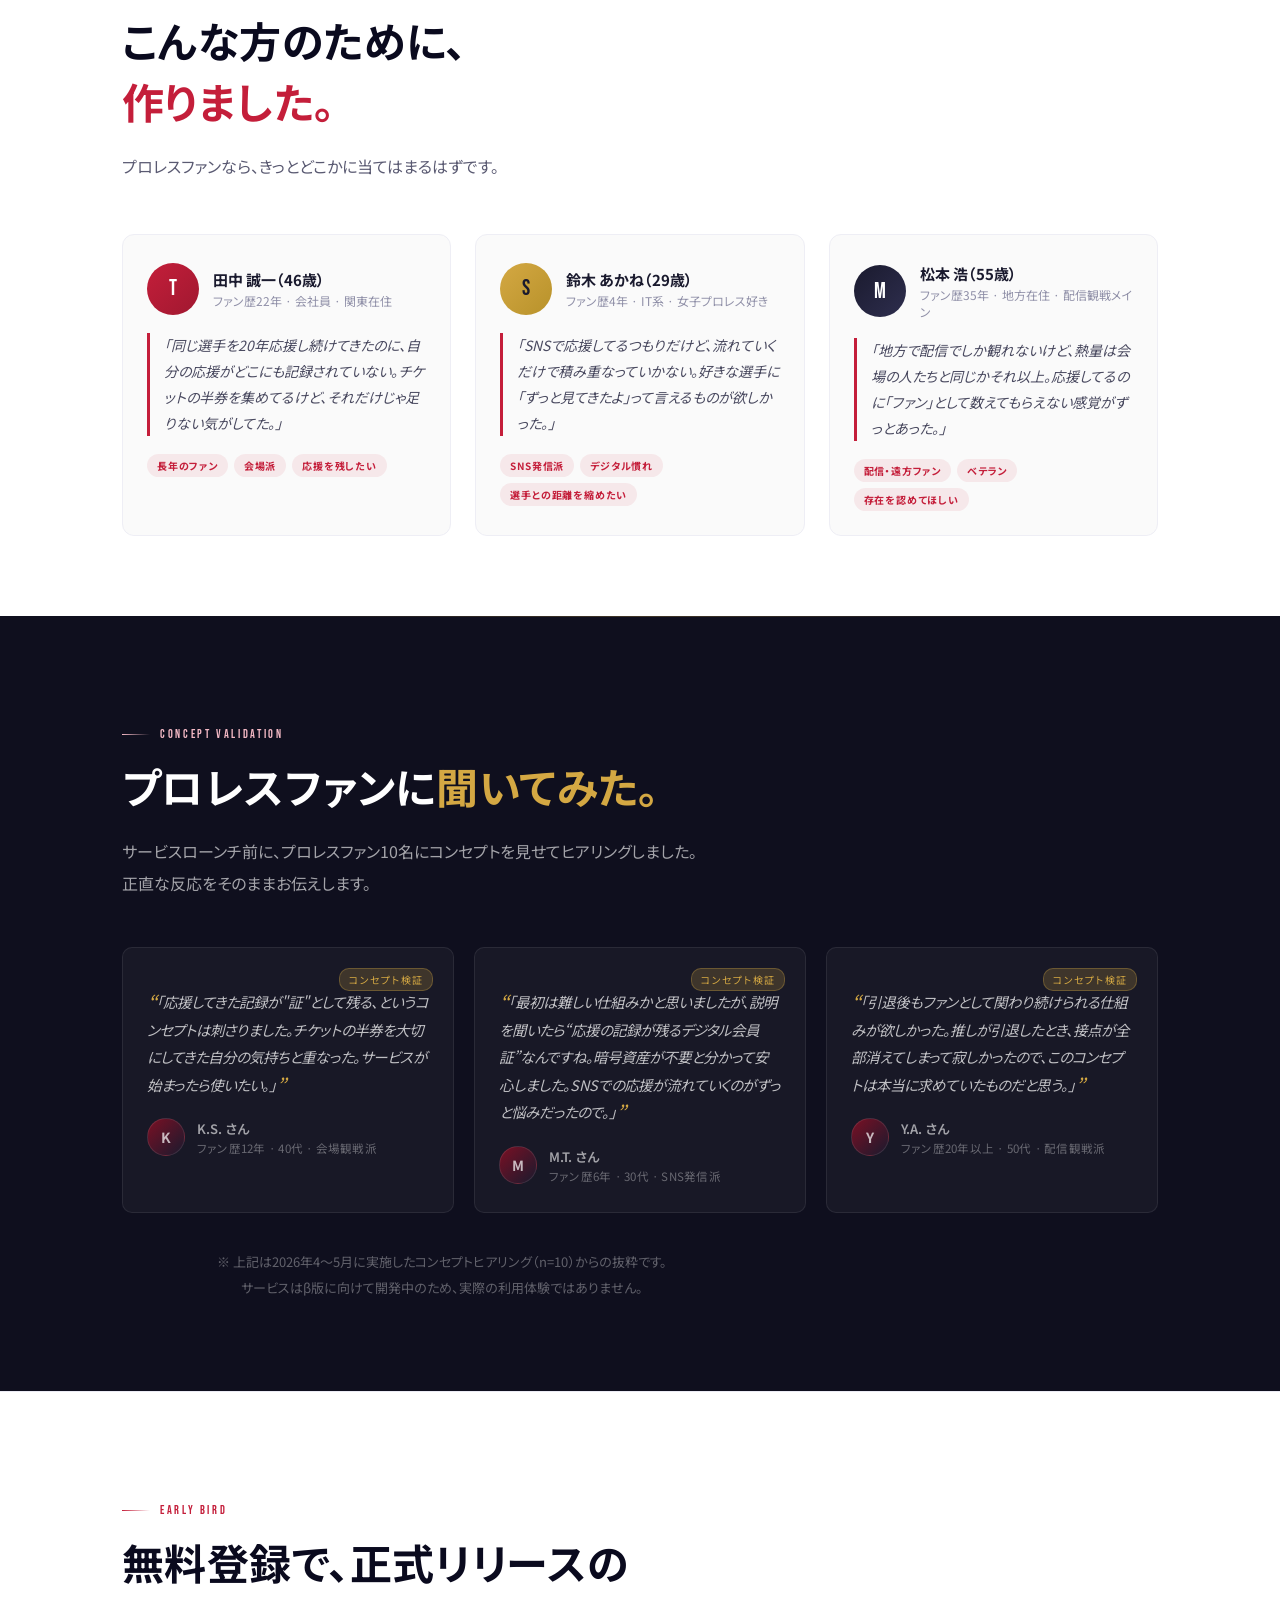
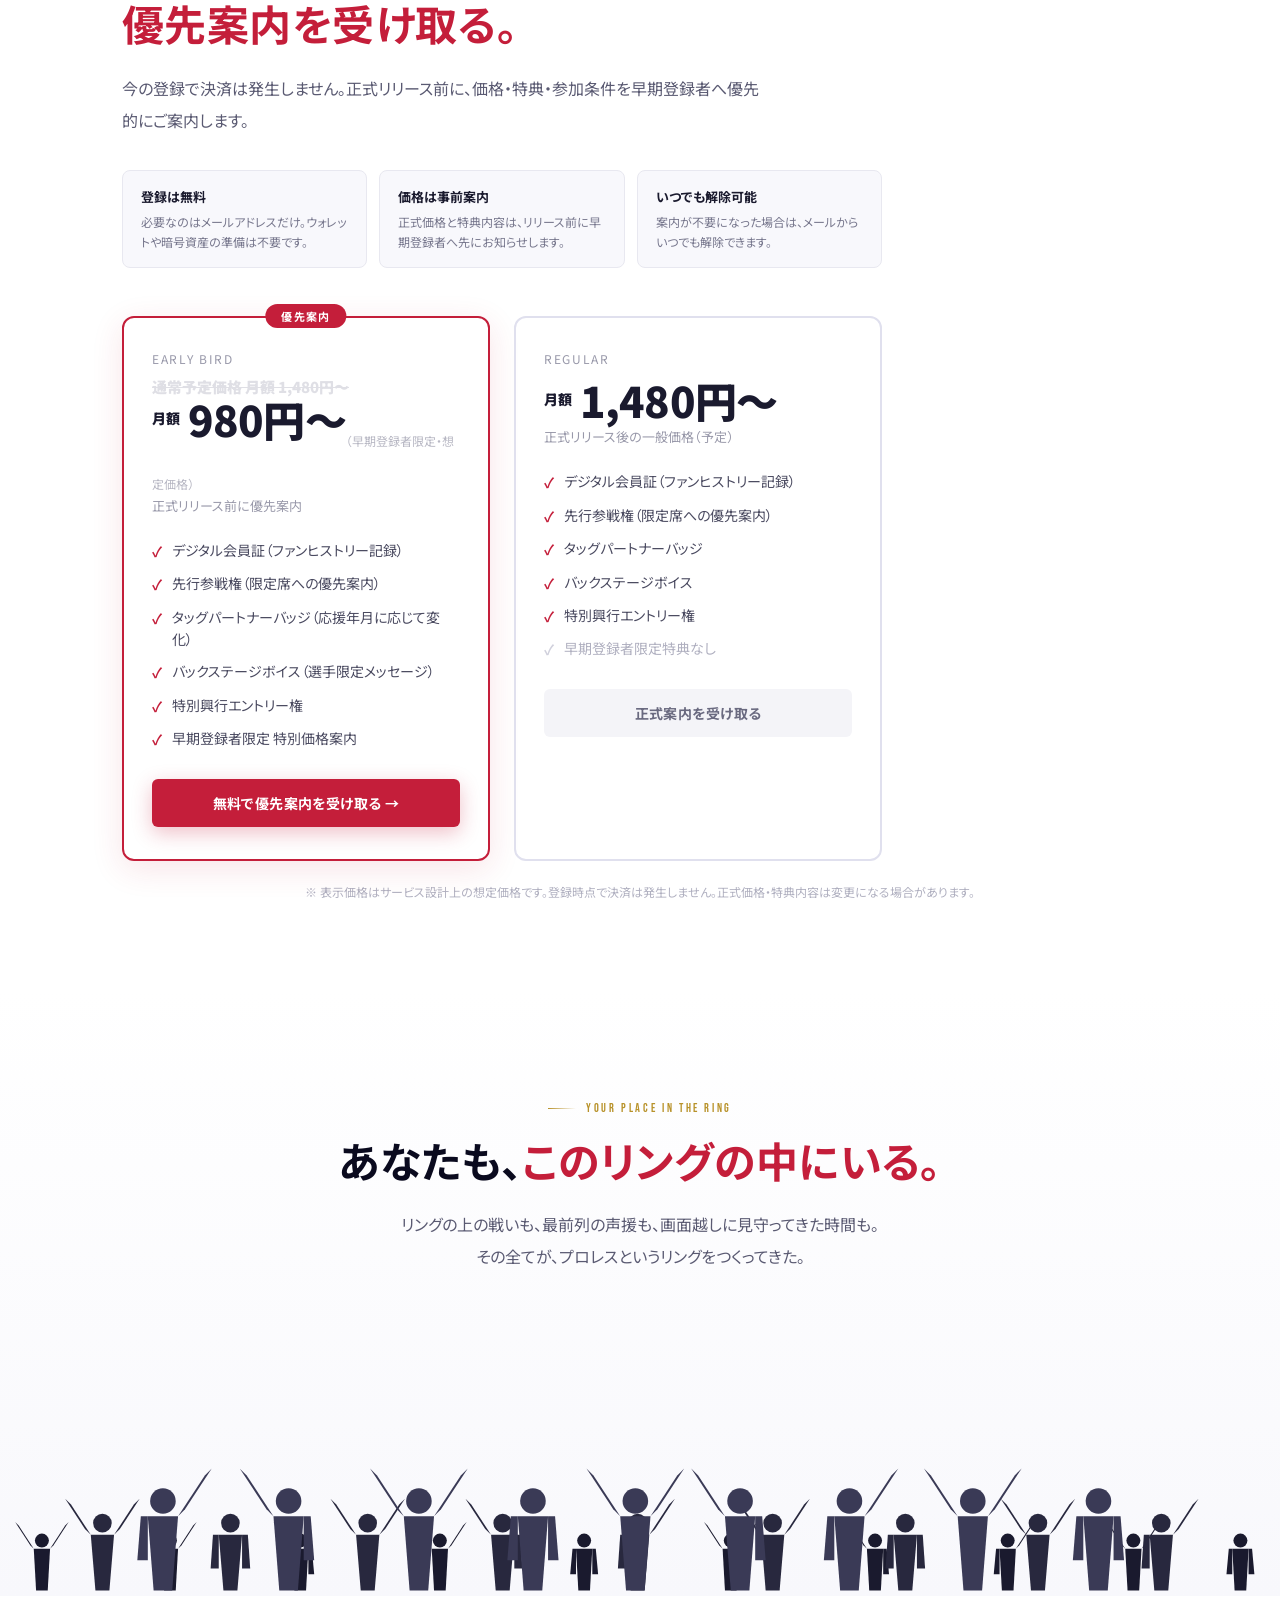
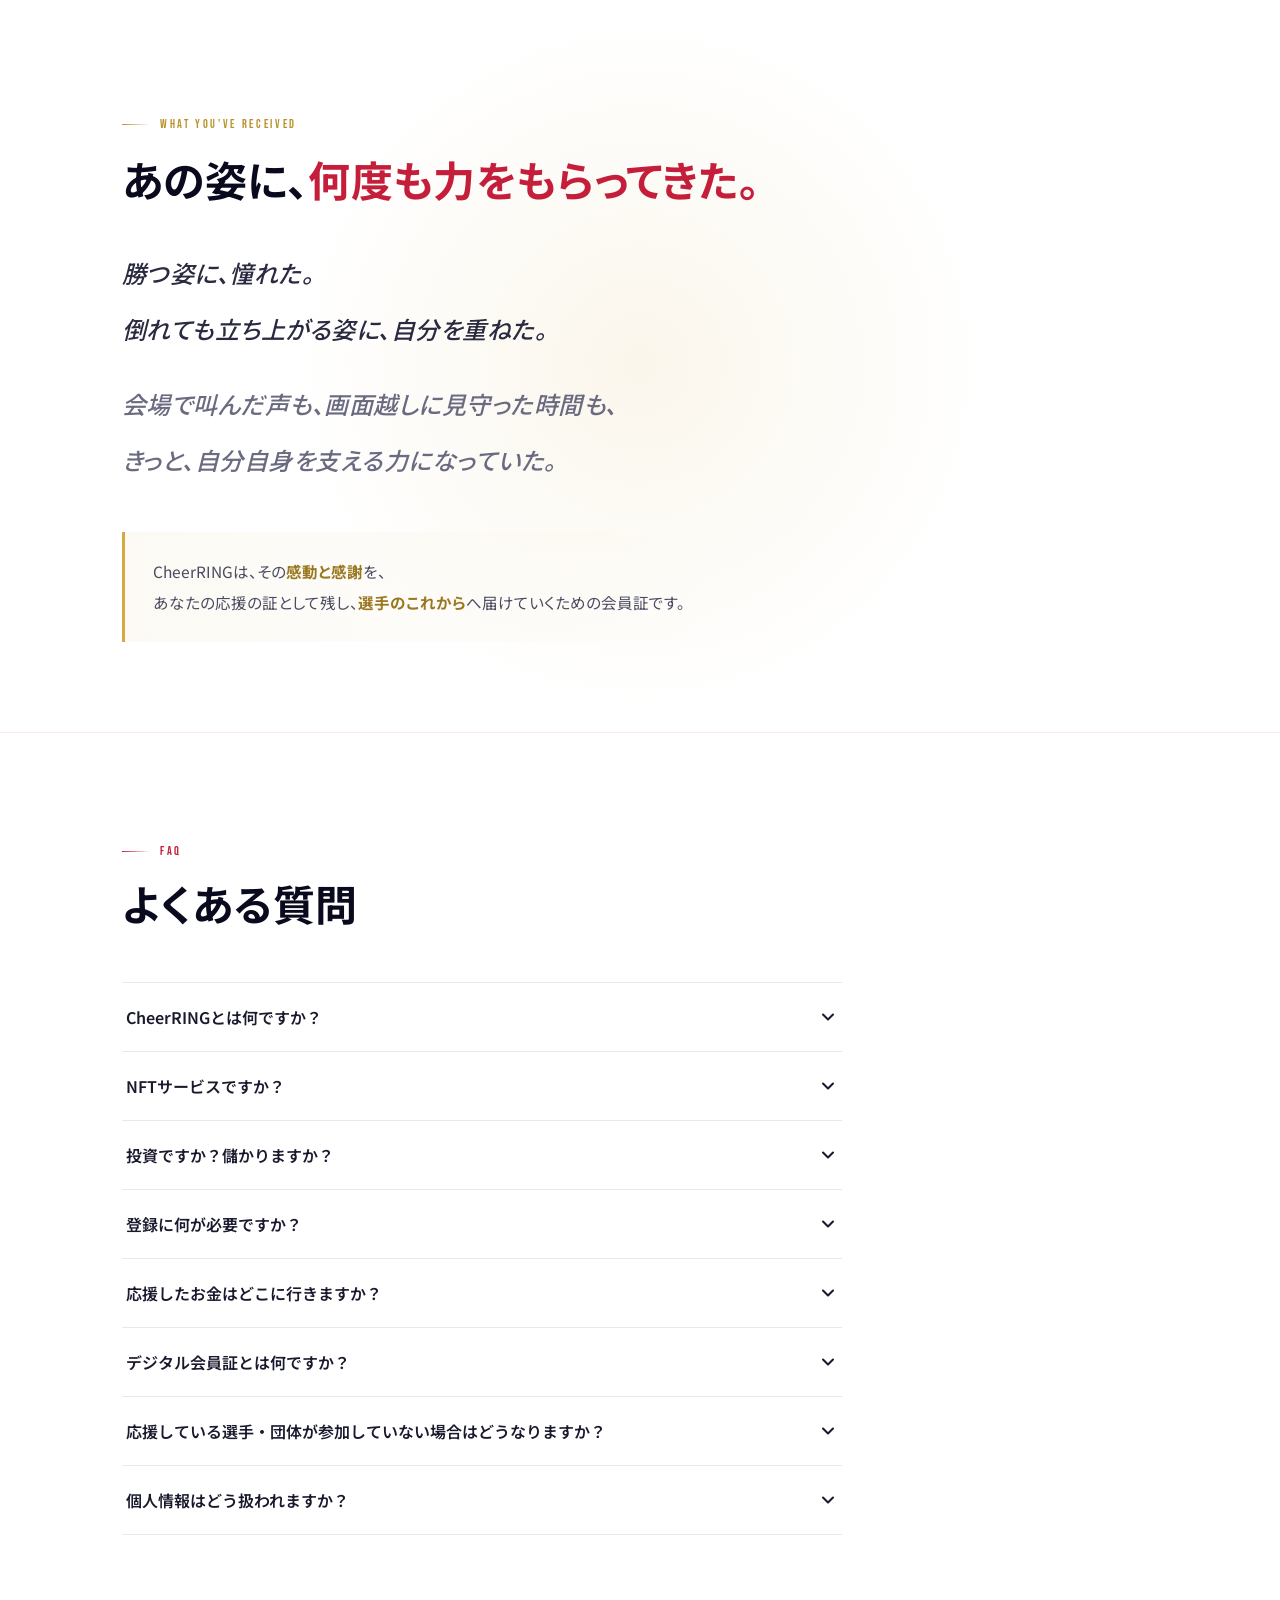
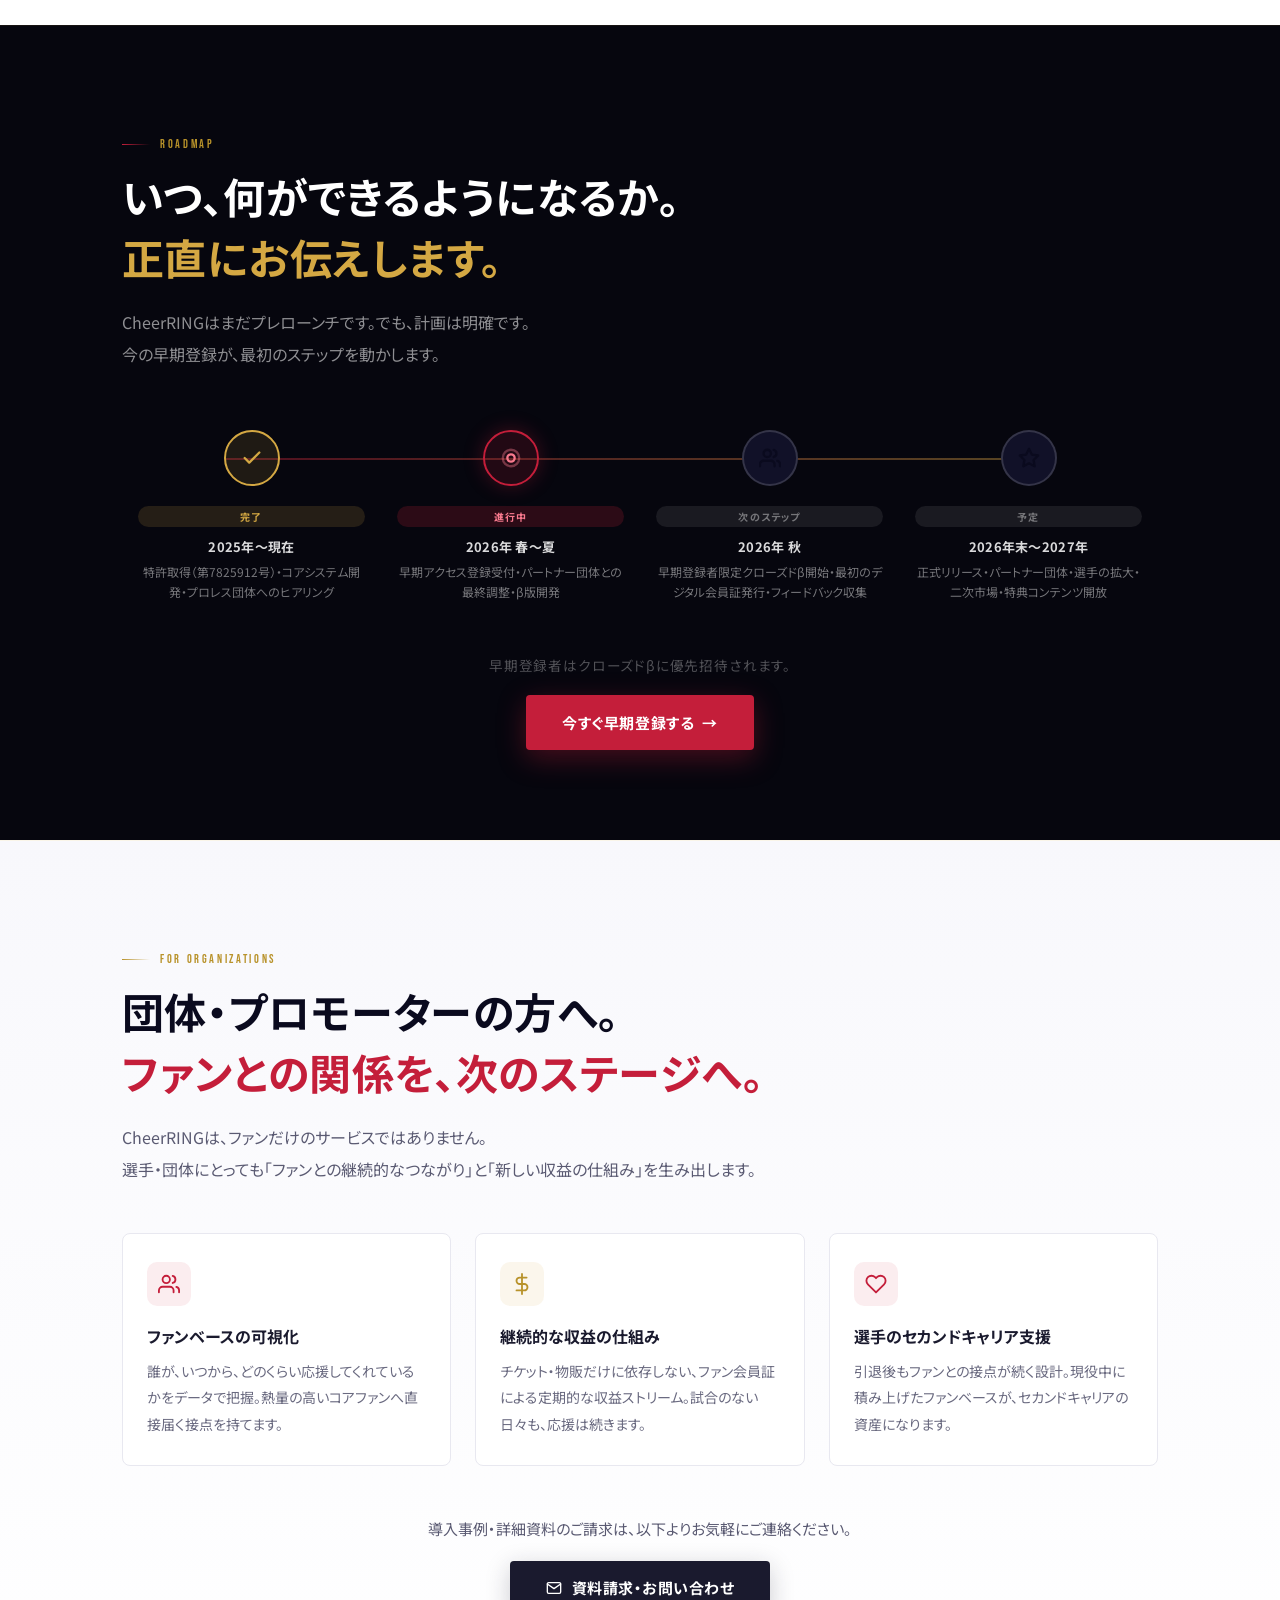
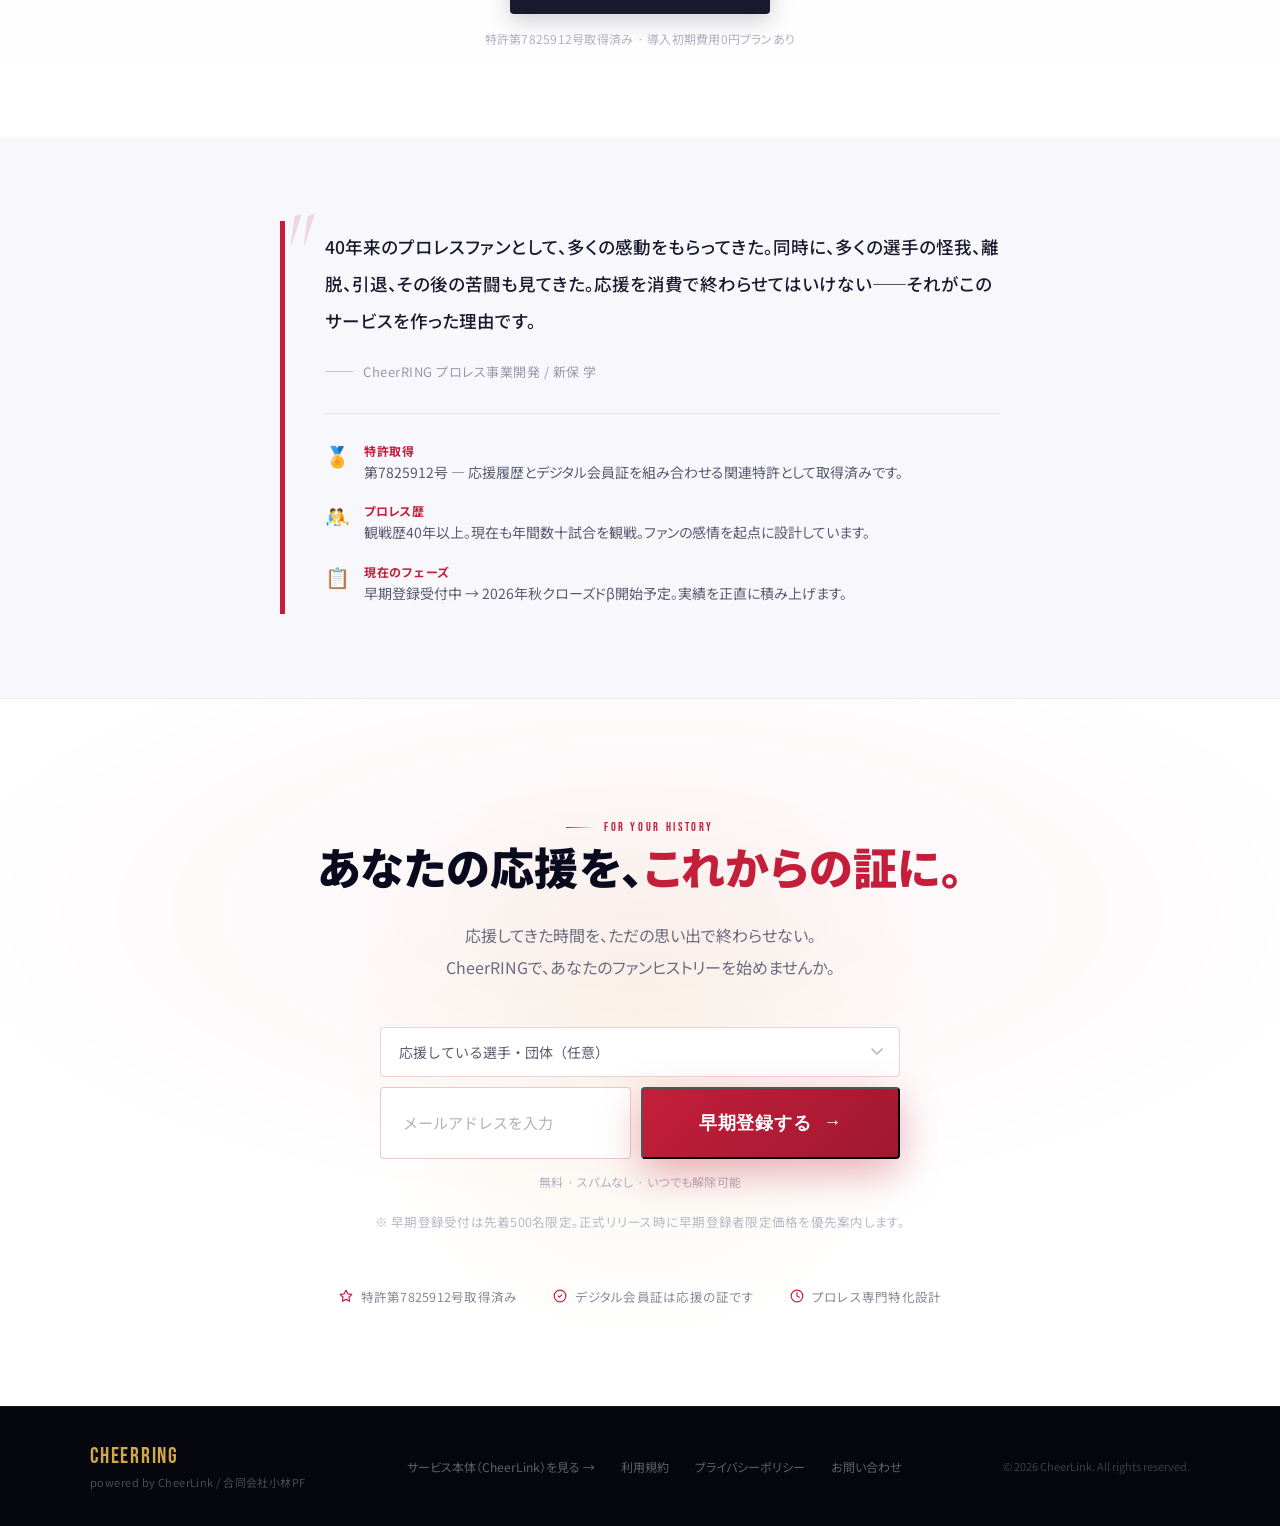
==== commit a490920c: "chore: separate public site from internal hub" ====
--- a/index.html
+++ b/index.html
@@ -3,9 +3,9 @@
 <head>
   <meta charset="UTF-8">
   <meta name="viewport" content="width=device-width, initial-scale=1.0">
-  <title>CheerRing — この感動を、永遠に。</title>
-  <meta name="description" content="CheerRingは、プロレスファンのためのデジタル会員証。応援してきた時間を証として残し、選手のこれからへ届ける。特許取得済み。早期登録無料・先着500名限定。2026年秋クローズドβ開始予定。">
-  <meta property="og:title" content="CheerRing — この感動を、永遠に。">
+  <title>CheerRING — この感動を、永遠に。</title>
+  <meta name="description" content="CheerRINGは、プロレスファンのためのデジタル会員証。応援してきた時間を証として残し、選手のこれからへ届ける。特許取得済み。早期登録無料・先着500名限定。2026年秋クローズドβ開始予定。">
+  <meta property="og:title" content="CheerRING — この感動を、永遠に。">
   <meta property="og:description" content="プロレスファンのためのデジタル会員証。応援してきた時間を証として残す。特許第7825912号取得済み。先着500名限定・早期登録無料。">
   <meta property="og:type" content="website">
   <meta property="og:url" content="https://manabu619.github.io/cheerring/">
@@ -13,7 +13,7 @@
   <meta property="og:image:width" content="1200">
   <meta property="og:image:height" content="630">
   <meta name="twitter:card" content="summary_large_image">
-  <meta name="twitter:title" content="CheerRing — この感動を、永遠に。">
+  <meta name="twitter:title" content="CheerRING — この感動を、永遠に。">
   <meta name="twitter:description" content="プロレスファンのためのデジタル会員証。応援してきた時間を証として残す。特許取得済み・先着500名限定・無料登録。">
   <meta name="twitter:image" content="https://manabu619.github.io/cheerring/hero_bg2.png">
   <link rel="canonical" href="https://manabu619.github.io/cheerring/">
@@ -22,14 +22,14 @@
   <meta name="theme-color" content="#c41e3a">
   <meta name="apple-mobile-web-app-capable" content="yes">
   <meta name="apple-mobile-web-app-status-bar-style" content="black-translucent">
-  <meta name="apple-mobile-web-app-title" content="CheerRing">
+  <meta name="apple-mobile-web-app-title" content="CheerRING">
   <script type="application/ld+json">
   {
     "@context": "https://schema.org",
     "@graph": [
       {
         "@type": "Organization",
-        "name": "CheerRing",
+        "name": "CheerRING",
         "url": "https://manabu619.github.io/cheerring/",
         "description": "プロレスを愛するファンのためのデジタル会員証サービス",
         "founder": { "@type": "Person", "name": "新保学" },
@@ -40,10 +40,10 @@
         "mainEntity": [
           {
             "@type": "Question",
-            "name": "CheerRingとは何ですか？",
+            "name": "CheerRINGとは何ですか？",
             "acceptedAnswer": {
               "@type": "Answer",
-              "text": "CheerRingは、ファンがいつ、誰を、どれだけ応援したかをデジタル会員証として記録し、その応援金額を選手または団体へ届ける仕組みです。"
+              "text": "CheerRINGは、ファンがいつ、誰を、どれだけ応援したかをデジタル会員証として記録し、その応援金額を選手または団体へ届ける仕組みです。"
             }
           },
           {
@@ -112,7 +112,7 @@
   <link href="https://fonts.googleapis.com/css2?family=Noto+Sans+JP:wght@300;400;500;600;700;900&family=Bebas+Neue&family=Cormorant+Garamond:ital,wght@1,500;1,600&display=swap" rel="stylesheet">
   <style>
     /* ========================================================
-       CheerRing — Pro Wrestling Fan Support Platform
+       CheerRING — Pro Wrestling Fan Support Platform
        Design System v2.0 (visual rebuild)
        ======================================================== */
 
@@ -243,7 +243,7 @@
     .section-body.on-dark { color: rgba(255,255,255,0.62); }
 
     /* fade-in animation for IntersectionObserver */
-    .reveal { opacity: 0; transform: translateY(28px); transition: opacity .9s ease, transform .9s ease; }
+    .reveal { opacity: 1; transform: none; transition: opacity .9s ease, transform .9s ease; }
     .reveal.is-in { opacity: 1; transform: none; }
     .reveal.delay-1 { transition-delay: .12s; }
     .reveal.delay-2 { transition-delay: .24s; }
@@ -353,10 +353,14 @@
     .hero-overlay {
       position: absolute; inset: 0;
       background:
+        linear-gradient(90deg,
+          rgba(6,6,14,0.92) 0%,
+          rgba(6,6,14,0.72) 38%,
+          rgba(6,6,14,0.28) 100%),
         linear-gradient(180deg,
-          rgba(6,6,14,0.85) 0%,
-          rgba(6,6,14,0.45) 38%,
-          rgba(6,6,14,0.65) 70%,
+          rgba(6,6,14,0.92) 0%,
+          rgba(6,6,14,0.52) 38%,
+          rgba(6,6,14,0.70) 70%,
           rgba(6,6,14,1) 100%);
     }
     .hero-spot {
@@ -481,6 +485,47 @@
       transition: border-color .2s, color .2s, background .2s;
     }
     .btn-ghost:hover { border-color: var(--gold); color: var(--gold); background: rgba(212,168,67,0.06); }
+
+    .hero-proof-strip {
+      display: grid;
+      grid-template-columns: repeat(3, minmax(0, 1fr));
+      gap: 12px;
+      max-width: 760px;
+      margin-top: 28px;
+    }
+    .hero-proof-item {
+      min-height: 104px;
+      padding: 16px 17px;
+      border: 1px solid rgba(255,255,255,0.16);
+      background: rgba(6,6,14,0.54);
+      backdrop-filter: blur(10px);
+      border-radius: 8px;
+    }
+    .hero-proof-item strong {
+      display: block;
+      margin-bottom: 8px;
+      color: #fff;
+      font-size: 13px;
+      line-height: 1.45;
+    }
+    .hero-proof-item span {
+      display: block;
+      color: rgba(255,255,255,0.64);
+      font-size: 12px;
+      line-height: 1.65;
+    }
+    .hero-proof-item .proof-index {
+      display: inline-block;
+      margin-bottom: 10px;
+      color: var(--gold);
+      font-family: 'Bebas Neue', sans-serif;
+      font-size: 18px;
+      letter-spacing: 0.08em;
+    }
+    @media (max-width: 760px) {
+      .hero-proof-strip { grid-template-columns: 1fr; margin-top: 22px; }
+      .hero-proof-item { min-height: auto; }
+    }
 
     /* hero stats */
     .hero-stats {
@@ -891,6 +936,31 @@
   display: grid; grid-template-columns: 1fr 1fr; gap: 24px;
   margin-top: 48px; max-width: 760px;
 }
+.pricing-context {
+  display: grid;
+  grid-template-columns: repeat(3, minmax(0, 1fr));
+  gap: 12px;
+  max-width: 760px;
+  margin-top: 34px;
+}
+.pricing-context-item {
+  padding: 16px 18px;
+  background: #f8f8fc;
+  border: 1px solid #e8e8f0;
+  border-radius: 8px;
+}
+.pricing-context-item strong {
+  display: block;
+  color: #1a1a2e;
+  font-size: 13px;
+  margin-bottom: 6px;
+}
+.pricing-context-item span {
+  display: block;
+  color: #77778d;
+  font-size: 12px;
+  line-height: 1.65;
+}
 .pricing-card {
   border: 2px solid #e0e0ee; border-radius: 12px;
   padding: 32px 28px; position: relative;
@@ -943,6 +1013,7 @@
 }
 .pricing-note { font-size: 12px; color: #b0b0c0; margin-top: 22px; text-align: center; }
 @media (max-width: 640px) {
+  .pricing-context { grid-template-columns: 1fr; }
   .pricing-grid { grid-template-columns: 1fr; }
 }
 
@@ -1679,7 +1750,7 @@
   <nav id="nav" aria-label="メインナビゲーション">
     <div class="nav-inner">
       <div class="nav-logo-wrap">
-        <a href="#main-content" class="nav-logo" aria-label="CheerRing トップへ">CheerRing</a>
+        <a href="#main-content" class="nav-logo" aria-label="CheerRING トップへ">CheerRING</a>
         <div class="nav-tag">powered by CheerLink</div>
       </div>
       <div class="nav-links">
@@ -1687,6 +1758,7 @@
         <a href="#solution">解決策</a>
         <a href="#benefits">特典</a>
         <a href="#roadmap">ロードマップ</a>
+        <a href="proposal.html">資料</a>
         <a href="#faq">FAQ</a>
         <a href="#cta">参加する</a>
       </div>
@@ -1718,7 +1790,7 @@
         <em>永遠に。</em>
       </h1>
       <p class="hero-sub reveal delay-3">
-        CheerRingは、プロレスを愛するファンのためのデジタル会員証。<br>
+        CheerRINGは、プロレスを愛するファンのためのデジタル会員証。<br>
         <strong>応援してきた時間を、あなたの証に。その参加を、選手のこれからへ。</strong>
       </p>
       <div class="hero-btns reveal delay-4">
@@ -1726,7 +1798,24 @@
           会員証を受け取る
           <span class="arrow">→</span>
         </a>
-        <a href="#solution" class="btn-ghost">CheerRingとは</a>
+        <a href="#solution" class="btn-ghost">CheerRINGとは</a>
+      </div>
+      <div class="hero-proof-strip reveal delay-5" aria-label="登録後に受け取れるもの">
+        <div class="hero-proof-item">
+          <span class="proof-index">01</span>
+          <strong>応援の記録が残る</strong>
+          <span>いつ、誰を、どれだけ応援したかをデジタル会員証として残します。</span>
+        </div>
+        <div class="hero-proof-item">
+          <span class="proof-index">02</span>
+          <strong>選手の近況が届く</strong>
+          <span>月次メッセージや限定案内など、試合日以外の接点を受け取れます。</span>
+        </div>
+        <div class="hero-proof-item">
+          <span class="proof-index">03</span>
+          <strong>優先案内を受け取る</strong>
+          <span>正式リリース時の価格・特典・参加条件を早期登録者へ先に案内します。</span>
+        </div>
       </div>
     </div>
 
@@ -1825,7 +1914,7 @@
         「一瞬の熱狂」を、<br><em>「一生の伴走」に変える。</em>
       </h2>
       <p class="section-body reveal delay-2">
-        CheerRingのデジタル会員証は、あなたが誰を、いつから、どのように応援してきたかを記録します。<br>
+        CheerRINGのデジタル会員証は、あなたが誰を、いつから、どのように応援してきたかを記録します。<br>
         応援を続けるほど、会員証に物語が積み上がっていく。<br>
         会員証から生まれる収益の一部は、選手のこれからへ届けられます。
       </p>
@@ -2066,18 +2155,33 @@
   <section class="pricing-section">
     <div class="container">
       <div class="eyebrow reveal">EARLY BIRD</div>
-      <h2 class="section-h2 reveal delay-1">早期登録者だけの、<br><em>特別な条件。</em></h2>
+      <h2 class="section-h2 reveal delay-1">無料登録で、正式リリースの<br><em>優先案内を受け取る。</em></h2>
       <p class="section-body reveal delay-2">
-        正式リリース時の価格は、早期登録者へ優先的にご案内します。<br>今登録することで、最もお得な条件でスタートできます。
+        今の登録で決済は発生しません。正式リリース前に、価格・特典・参加条件を早期登録者へ優先的にご案内します。
       </p>
+
+      <div class="pricing-context reveal delay-2">
+        <div class="pricing-context-item">
+          <strong>登録は無料</strong>
+          <span>必要なのはメールアドレスだけ。ウォレットや暗号資産の準備は不要です。</span>
+        </div>
+        <div class="pricing-context-item">
+          <strong>価格は事前案内</strong>
+          <span>正式価格と特典内容は、リリース前に早期登録者へ先にお知らせします。</span>
+        </div>
+        <div class="pricing-context-item">
+          <strong>いつでも解除可能</strong>
+          <span>案内が不要になった場合は、メールからいつでも解除できます。</span>
+        </div>
+      </div>
 
       <div class="pricing-grid">
         <div class="pricing-card featured reveal delay-1">
-          <div class="pricing-badge-top">早期登録者限定</div>
+          <div class="pricing-badge-top">優先案内</div>
           <div class="pricing-tier">Early Bird</div>
           <div class="pricing-price strike" style="font-size:15px;opacity:.5;text-decoration:line-through;">通常予定価格 月額 1,480円〜</div>
           <div class="pricing-price"><sup style="font-size:14px;">月額</sup> <span style="font-size:42px;font-weight:900;letter-spacing:-.02em;">980円〜</span><sub style="font-size:12px;opacity:.7;">（早期登録者限定・想定価格）</sub></div>
-          <div class="pricing-period" style="margin-top:4px;">年払いオプションあり（2ヶ月分お得）</div>
+          <div class="pricing-period" style="margin-top:4px;">正式リリース前に優先案内</div>
           <ul class="pricing-features">
             <li>デジタル会員証（ファンヒストリー記録）</li>
             <li>先行参戦権（限定席への優先案内）</li>
@@ -2086,7 +2190,7 @@
             <li>特別興行エントリー権</li>
             <li>早期登録者限定 特別価格案内</li>
           </ul>
-          <a href="#cta" class="pricing-cta-btn primary">今すぐ早期登録する →</a>
+          <a href="#cta" class="pricing-cta-btn primary">無料で優先案内を受け取る →</a>
         </div>
 
         <div class="pricing-card reveal delay-2">
@@ -2101,10 +2205,10 @@
             <li>特別興行エントリー権</li>
             <li class="muted">早期登録者限定特典なし</li>
           </ul>
-          <a href="#cta" class="pricing-cta-btn secondary">早期登録して特典を受け取る</a>
+          <a href="#cta" class="pricing-cta-btn secondary">正式案内を受け取る</a>
         </div>
       </div>
-      <p class="pricing-note reveal delay-3">※ 表示価格はサービス設計上の想定価格です。正式価格は正式リリース前に早期登録者へ優先案内します。価格・内容は変更になる場合があります。</p>
+      <p class="pricing-note reveal delay-3">※ 表示価格はサービス設計上の想定価格です。登録時点で決済は発生しません。正式価格・特典内容は変更になる場合があります。</p>
     </div>
   </section>
 
@@ -2136,7 +2240,7 @@
         <p class="echo-line muted reveal delay-5">きっと、自分自身を支える力になっていた。</p>
       </div>
       <p class="echo-close reveal delay-5">
-        CheerRingは、その<strong>感動と感謝</strong>を、<br>
+        CheerRINGは、その<strong>感動と感謝</strong>を、<br>
         あなたの応援の証として残し、<strong>選手のこれから</strong>へ届けていくための会員証です。
       </p>
     </div>
@@ -2151,11 +2255,11 @@
       <div class="faq-list">
         <div class="faq-item reveal">
           <button class="faq-q" aria-expanded="false">
-            <span>CheerRingとは何ですか？</span>
+            <span>CheerRINGとは何ですか？</span>
             <svg class="faq-arrow" viewBox="0 0 24 24" fill="none" stroke="currentColor" stroke-width="2.5" stroke-linecap="round" stroke-linejoin="round" width="20" height="20"><polyline points="6,9 12,15 18,9"/></svg>
           </button>
           <div class="faq-a">
-            <p>CheerRingは、ファンが「いつ・誰を・どれだけ応援したか」をデジタル会員証として記録し、その応援金額を選手または団体へ届ける仕組みです。</p>
+            <p>CheerRINGは、ファンが「いつ・誰を・どれだけ応援したか」をデジタル会員証として記録し、その応援金額を選手または団体へ届ける仕組みです。</p>
           </div>
         </div>
 
@@ -2205,7 +2309,7 @@
             <svg class="faq-arrow" viewBox="0 0 24 24" fill="none" stroke="currentColor" stroke-width="2.5" stroke-linecap="round" stroke-linejoin="round" width="20" height="20"><polyline points="6,9 12,15 18,9"/></svg>
           </button>
           <div class="faq-a">
-            <p>デジタル会員証は、あなたがいつ、誰を、どれだけ応援したかを記録する「応援の証」です。選手名・応援日・応援回数などが記録され、CheerRing内で確認できる設計です。</p>
+            <p>デジタル会員証は、あなたがいつ、誰を、どれだけ応援したかを記録する「応援の証」です。選手名・応援日・応援回数などが記録され、CheerRING内で確認できる設計です。</p>
           </div>
         </div>
 
@@ -2238,7 +2342,7 @@
       <div class="eyebrow reveal" style="color:var(--gold-dark)">ROADMAP</div>
       <h2 class="section-h2 reveal delay-1">いつ、何ができるようになるか。<br><em>正直にお伝えします。</em></h2>
       <p class="section-body reveal delay-2">
-        CheerRingはまだプレローンチです。でも、計画は明確です。<br>
+        CheerRINGはまだプレローンチです。でも、計画は明確です。<br>
         今の早期登録が、最初のステップを動かします。
       </p>
 
@@ -2301,7 +2405,7 @@
       <div class="eyebrow gold reveal">FOR ORGANIZATIONS</div>
       <h2 class="section-h2 reveal delay-1">団体・プロモーターの方へ。<br><em>ファンとの関係を、次のステージへ。</em></h2>
       <p class="section-body reveal delay-2">
-        CheerRingは、ファンだけのサービスではありません。<br>
+        CheerRINGは、ファンだけのサービスではありません。<br>
         選手・団体にとっても「ファンとの継続的なつながり」と「新しい収益の仕組み」を生み出します。
       </p>
 
@@ -2331,7 +2435,7 @@
 
       <div class="org-cta reveal delay-3">
         <p class="org-cta-text">導入事例・詳細資料のご請求は、以下よりお気軽にご連絡ください。</p>
-        <a href="mailto:info@cheerlink.jp?subject=CheerRing導入検討" class="btn-org">
+        <a href="mailto:info@cheerlink.jp?subject=CheerRING導入検討" class="btn-org">
           <svg viewBox="0 0 24 24" fill="none" stroke="currentColor" stroke-width="2" stroke-linecap="round" stroke-linejoin="round" width="16" height="16"><path d="M4 4h16c1.1 0 2 .9 2 2v12c0 1.1-.9 2-2 2H4c-1.1 0-2-.9-2-2V6c0-1.1.9-2 2-2z"/><polyline points="22,6 12,13 2,6"/></svg>
           資料請求・お問い合わせ
         </a>
@@ -2348,7 +2452,7 @@
         <p class="quote-text">
           40年来のプロレスファンとして、多くの感動をもらってきた。同時に、多くの選手の怪我、離脱、引退、その後の苦闘も見てきた。応援を消費で終わらせてはいけない——それがこのサービスを作った理由です。
         </p>
-        <div class="quote-attr">CheerRing プロレス事業開発 / 新保 学</div>
+        <div class="quote-attr">CheerRING プロレス事業開発 / 新保 学</div>
 
         <div class="founder-facts reveal delay-2">
           <div class="founder-fact-item">
@@ -2385,7 +2489,7 @@
       <h2 class="cta-h2 reveal delay-1">あなたの応援を、<em>これからの証に。</em></h2>
       <p class="cta-sub reveal delay-2">
         応援してきた時間を、ただの思い出で終わらせない。<br>
-        CheerRingで、あなたのファンヒストリーを始めませんか。
+        CheerRINGで、あなたのファンヒストリーを始めませんか。
       </p>
 
       <!-- Countdown to beta launch (Oct 1, 2026) -->
@@ -2437,11 +2541,11 @@
                 ご登録ありがとうございます！正式リリース時に優先案内をお届けします。
               </div>
               <div class="share-btns">
-                <a href="https://twitter.com/intent/tweet?text=%E3%83%97%E3%83%AD%E3%83%AC%E3%82%B9%E3%81%AE%E5%BF%9C%E6%8F%B4%E3%82%92%E8%A8%98%E9%8C%B2%E3%81%99%E3%82%8B%E3%83%87%E3%82%B8%E3%82%BF%E3%83%AB%E4%BC%9A%E5%93%A1%E8%A8%BC%E3%80%8CCheerRing%E3%80%8D%E3%81%AB%E6%97%A9%E6%9C%9F%E7%99%BB%E9%8C%B2%E3%81%97%E3%81%9F%EF%BC%81%E5%BF%9C%E6%8F%B4%E3%81%97%E3%81%A6%E3%81%8D%E3%81%9F%E6%99%82%E9%96%93%E3%82%92%E3%80%81%E5%BD%A2%E3%81%AB%E3%81%97%E3%81%A6%E3%81%8F%E3%82%8C%E3%82%8B%E3%82%B5%E3%83%BC%E3%83%93%E3%82%B9%E3%80%82%20%23CheerRing%20%23%E3%83%97%E3%83%AD%E3%83%AC%E3%82%B9&url=https%3A%2F%2Fmanabu619.github.io%2Fcheerring%2F" target="_blank" rel="noopener" class="btn-share-x">
+                <a href="https://twitter.com/intent/tweet?text=%E3%83%97%E3%83%AD%E3%83%AC%E3%82%B9%E3%81%AE%E5%BF%9C%E6%8F%B4%E3%82%92%E8%A8%98%E9%8C%B2%E3%81%99%E3%82%8B%E3%83%87%E3%82%B8%E3%82%BF%E3%83%AB%E4%BC%9A%E5%93%A1%E8%A8%BC%E3%80%8CCheerRING%E3%80%8D%E3%81%AB%E6%97%A9%E6%9C%9F%E7%99%BB%E9%8C%B2%E3%81%97%E3%81%9F%EF%BC%81%E5%BF%9C%E6%8F%B4%E3%81%97%E3%81%A6%E3%81%8D%E3%81%9F%E6%99%82%E9%96%93%E3%82%92%E3%80%81%E5%BD%A2%E3%81%AB%E3%81%97%E3%81%A6%E3%81%8F%E3%82%8C%E3%82%8B%E3%82%B5%E3%83%BC%E3%83%93%E3%82%B9%E3%80%82%20%23CheerRING%20%23%E3%83%97%E3%83%AD%E3%83%AC%E3%82%B9&url=https%3A%2F%2Fmanabu619.github.io%2Fcheerring%2F" target="_blank" rel="noopener" class="btn-share-x">
                   <svg viewBox="0 0 24 24" width="14" height="14" fill="currentColor"><path d="M18.244 2.25h3.308l-7.227 8.26 8.502 11.24H16.17l-4.714-6.231-5.401 6.231H2.744l7.737-8.843L1.958 2.25h6.826l4.272 5.644L18.244 2.25zm-1.161 17.52h1.833L7.084 4.126H5.117L17.083 19.77z"/></svg>
                   X(Twitter)でシェア
                 </a>
-                <a href="https://line.me/R/msg/text/?%E3%83%97%E3%83%AD%E3%83%AC%E3%82%B9%E3%81%AE%E5%BF%9C%E6%8F%B4%E3%82%92%E8%A8%98%E9%8C%B2%E3%81%99%E3%82%8B%E3%83%87%E3%82%B8%E3%82%BF%E3%83%AB%E4%BC%9A%E5%93%A1%E8%A8%BC%E3%80%8CCheerRing%E3%80%8D%E3%81%AB%E6%97%A9%E6%9C%9F%E7%99%BB%E9%8C%B2%E3%81%97%E3%81%9F%EF%BC%81%20https%3A%2F%2Fmanabu619.github.io%2Fcheerring%2F" target="_blank" rel="noopener" class="btn-share-line">
+                <a href="https://line.me/R/msg/text/?%E3%83%97%E3%83%AD%E3%83%AC%E3%82%B9%E3%81%AE%E5%BF%9C%E6%8F%B4%E3%82%92%E8%A8%98%E9%8C%B2%E3%81%99%E3%82%8B%E3%83%87%E3%82%B8%E3%82%BF%E3%83%AB%E4%BC%9A%E5%93%A1%E8%A8%BC%E3%80%8CCheerRING%E3%80%8D%E3%81%AB%E6%97%A9%E6%9C%9F%E7%99%BB%E9%8C%B2%E3%81%97%E3%81%9F%EF%BC%81%20https%3A%2F%2Fmanabu619.github.io%2Fcheerring%2F" target="_blank" rel="noopener" class="btn-share-line">
                   <svg viewBox="0 0 24 24" width="16" height="16" fill="currentColor"><path d="M12 2C6.48 2 2 5.96 2 10.8c0 2.84 1.55 5.37 3.97 7.03L5 21l3.23-1.63c1.17.33 2.44.51 3.77.51 5.52 0 10-3.96 10-8.8C22 5.96 17.52 2 12 2zm5.63 11.71l-1.52-1.14c-.18-.13-.42-.12-.59.04l-.87.87c-.16.16-.4.18-.59.06-.57-.37-1.16-.82-1.65-1.31-.48-.48-.94-1.07-1.31-1.65-.12-.19-.1-.43.06-.59l.87-.87c.16-.17.17-.41.04-.59L10.93 7c-.15-.2-.42-.24-.61-.09l-.94.78c-.29.24-.46.59-.47.96-.02.67.18 2.06 1.87 3.75 1.69 1.69 3.08 1.89 3.75 1.87.37-.01.72-.18.96-.47l.78-.94c.15-.19.11-.46-.09-.61l-.55-.54z"/></svg>
                   LINEでシェア
                 </a>
@@ -2474,14 +2578,14 @@
   <footer>
     <div class="footer-inner">
       <div>
-        <div class="footer-logo">CheerRing</div>
+        <div class="footer-logo">CheerRING</div>
         <div class="footer-powered">powered by CheerLink / 合同会社小林PF</div>
       </div>
       <div class="footer-links">
         <a href="https://cheerlink-investor-noauth.vercel.app/sports/prowrestling" target="_blank" rel="noopener noreferrer">サービス本体（CheerLink）を見る →</a>
         <a href="#" id="openTouModal" aria-haspopup="dialog">利用規約</a>
         <a href="#" id="openPrivacyModal" aria-haspopup="dialog">プライバシーポリシー</a>
-        <a href="mailto:info@cheerlink.jp?subject=CheerRingへのお問い合わせ">お問い合わせ</a>
+        <a href="mailto:info@cheerlink.jp?subject=CheerRINGへのお問い合わせ">お問い合わせ</a>
       </div>
       <div class="footer-copy">© 2026 CheerLink. All rights reserved.</div>
     </div>
@@ -2492,7 +2596,7 @@
     <div class="legal-modal">
       <button class="legal-close-btn" data-close="touModal" aria-label="閉じる">✕</button>
       <h2 id="touModalTitle">利用規約</h2>
-      <p>本規約は、CheerLink（合同会社小林PF）（以下「当社」）が提供するCheerRingサービス（以下「本サービス」）の利用条件を定めるものです。</p>
+      <p>本規約は、CheerLink（合同会社小林PF）（以下「当社」）が提供するCheerRINGサービス（以下「本サービス」）の利用条件を定めるものです。</p>
 
       <h3>第1条（適用）</h3>
       <p>本規約は、本サービスの利用に関する当社と登録ユーザーとの間の権利義務関係を定めることを目的とし、登録ユーザーと当社との間の本サービスの利用に関わる一切の関係に適用されます。</p>
@@ -2523,7 +2627,7 @@
     <div class="legal-modal">
       <button class="legal-close-btn" data-close="privacyModal" aria-label="閉じる">✕</button>
       <h2 id="privacyModalTitle">プライバシーポリシー</h2>
-      <p>CheerLink（合同会社小林PF）（以下「当社」）は、CheerRingサービスにおける個人情報の取扱いについて、以下のとおりプライバシーポリシー（以下「本ポリシー」）を定めます。</p>
+      <p>CheerLink（合同会社小林PF）（以下「当社」）は、CheerRINGサービスにおける個人情報の取扱いについて、以下のとおりプライバシーポリシー（以下「本ポリシー」）を定めます。</p>
 
       <h3>1. 収集する情報</h3>
       <p>当社は、早期アクセス登録において以下の情報を収集します。①メールアドレス、②応援している選手・団体名（任意）。</p>
@@ -2752,7 +2856,7 @@
        EARLY ACCESS FORM
        ============================================ */
     var CHEERRING_FORMSPREE_ID = 'YOUR_FORM_ID'; // FormspreeのフォームIDを設定すると実送信が有効になります。
-    function trackCheerRingEvent(eventName, params) {
+    function trackCheerRINGEvent(eventName, params) {
       if (window.dataLayer && Array.isArray(window.dataLayer)) {
         window.dataLayer.push(Object.assign({ event: eventName }, params || {}));
       }
@@ -2789,24 +2893,24 @@
           fetch('https://formspree.io/f/' + FORMSPREE_ID, {
             method: 'POST',
             headers: { 'Content-Type': 'application/json', 'Accept': 'application/json' },
-            body: JSON.stringify({ email: email, wrestler: wrestler, source: 'main-cta', _subject: 'CheerRing 早期登録: ' + email })
+            body: JSON.stringify({ email: email, wrestler: wrestler, source: 'main-cta', _subject: 'CheerRING 早期登録: ' + email })
           })
           .then(function(res) {
             if (res.ok) {
-              trackCheerRingEvent('early_access_submit', { source: 'main-cta', wrestler: wrestler || 'not_selected' });
+              trackCheerRINGEvent('early_access_submit', { source: 'main-cta', wrestler: wrestler || 'not_selected' });
               showSuccess();
             }
             else { throw new Error('送信失敗'); }
           })
           .catch(function() {
             // フォールバック: メール起動
-            trackCheerRingEvent('early_access_mailto_fallback', { source: 'main-cta' });
-            window.location.href = 'mailto:info@cheerlink.jp?subject=CheerRing早期登録&body=メールアドレス: ' + encodeURIComponent(email) + (wrestler ? '%0A応援選手/団体: ' + encodeURIComponent(wrestler) : '') + '%0A登録元: main-cta';
+            trackCheerRINGEvent('early_access_mailto_fallback', { source: 'main-cta' });
+            window.location.href = 'mailto:info@cheerlink.jp?subject=CheerRING早期登録&body=メールアドレス: ' + encodeURIComponent(email) + (wrestler ? '%0A応援選手/団体: ' + encodeURIComponent(wrestler) : '') + '%0A登録元: main-cta';
           });
         } else {
           // Formspree未設定時はメールクライアントへフォールバック
-          trackCheerRingEvent('early_access_mailto_fallback', { source: 'main-cta' });
-          window.location.href = 'mailto:info@cheerlink.jp?subject=CheerRing早期登録&body=メールアドレス: ' + encodeURIComponent(email) + (wrestler ? '%0A応援選手/団体: ' + encodeURIComponent(wrestler) : '') + '%0A登録元: main-cta';
+          trackCheerRINGEvent('early_access_mailto_fallback', { source: 'main-cta' });
+          window.location.href = 'mailto:info@cheerlink.jp?subject=CheerRING早期登録&body=メールアドレス: ' + encodeURIComponent(email) + (wrestler ? '%0A応援選手/団体: ' + encodeURIComponent(wrestler) : '') + '%0A登録元: main-cta';
           showSuccess();
         }
       });
@@ -2821,20 +2925,14 @@
       annClose.addEventListener('click', function() { annBar.classList.add('hidden'); });
     }
 
-    /* Slot counter — deterministic per-day seed so it looks organic but doesn't fake data */
+    /* Slot counter — keep announcement consistent with the hero progress bar */
     (function() {
       var slotsEl = document.getElementById('annSlots');
       if (!slotsEl) return;
       var TOTAL = 500;
-      var LAUNCH_DATE = new Date('2026-03-01').getTime();
-      var now = Date.now();
-      // Days since launch — cap at 90 to prevent going too low
-      var daysElapsed = Math.min(90, Math.max(0, Math.floor((now - LAUNCH_DATE) / 86400000)));
-      // Start at 412 (day 0), decrease by ~1-2 per day deterministically
-      var pseudoRand = function(d) { return ((d * 1619 + 7) % 3); }; // 0, 1, or 2
-      var taken = 0;
-      for (var d = 0; d < daysElapsed; d++) { taken += 1 + pseudoRand(d); }
-      var remaining = Math.max(20, TOTAL - 88 - taken);
+      var registeredEl = document.getElementById('regCount');
+      var registered = registeredEl ? parseInt(registeredEl.textContent, 10) : 312;
+      var remaining = Math.max(0, TOTAL - registered);
       slotsEl.textContent = remaining;
     }());
 
@@ -2955,17 +3053,17 @@
           fetch('https://formspree.io/f/' + FORMSPREE_ID, {
             method: 'POST',
             headers: { 'Content-Type': 'application/json', 'Accept': 'application/json' },
-            body: JSON.stringify({ email: email, source: 'exit-popup', _subject: 'CheerRing 離脱防止登録: ' + email })
+            body: JSON.stringify({ email: email, source: 'exit-popup', _subject: 'CheerRING 離脱防止登録: ' + email })
           }).then(function() {
-            trackCheerRingEvent('early_access_submit', { source: 'exit-popup' });
+            trackCheerRINGEvent('early_access_submit', { source: 'exit-popup' });
             closeExitPopup();
           }).catch(function() {
-            trackCheerRingEvent('early_access_mailto_fallback', { source: 'exit-popup' });
+            trackCheerRINGEvent('early_access_mailto_fallback', { source: 'exit-popup' });
             closeExitPopup();
           });
         } else {
-          trackCheerRingEvent('early_access_mailto_fallback', { source: 'exit-popup' });
-          window.location.href = 'mailto:info@cheerlink.jp?subject=CheerRing早期登録&body=メールアドレス: ' + encodeURIComponent(email) + '%0A登録元: exit-popup';
+          trackCheerRINGEvent('early_access_mailto_fallback', { source: 'exit-popup' });
+          window.location.href = 'mailto:info@cheerlink.jp?subject=CheerRING早期登録&body=メールアドレス: ' + encodeURIComponent(email) + '%0A登録元: exit-popup';
           closeExitPopup();
         }
       });
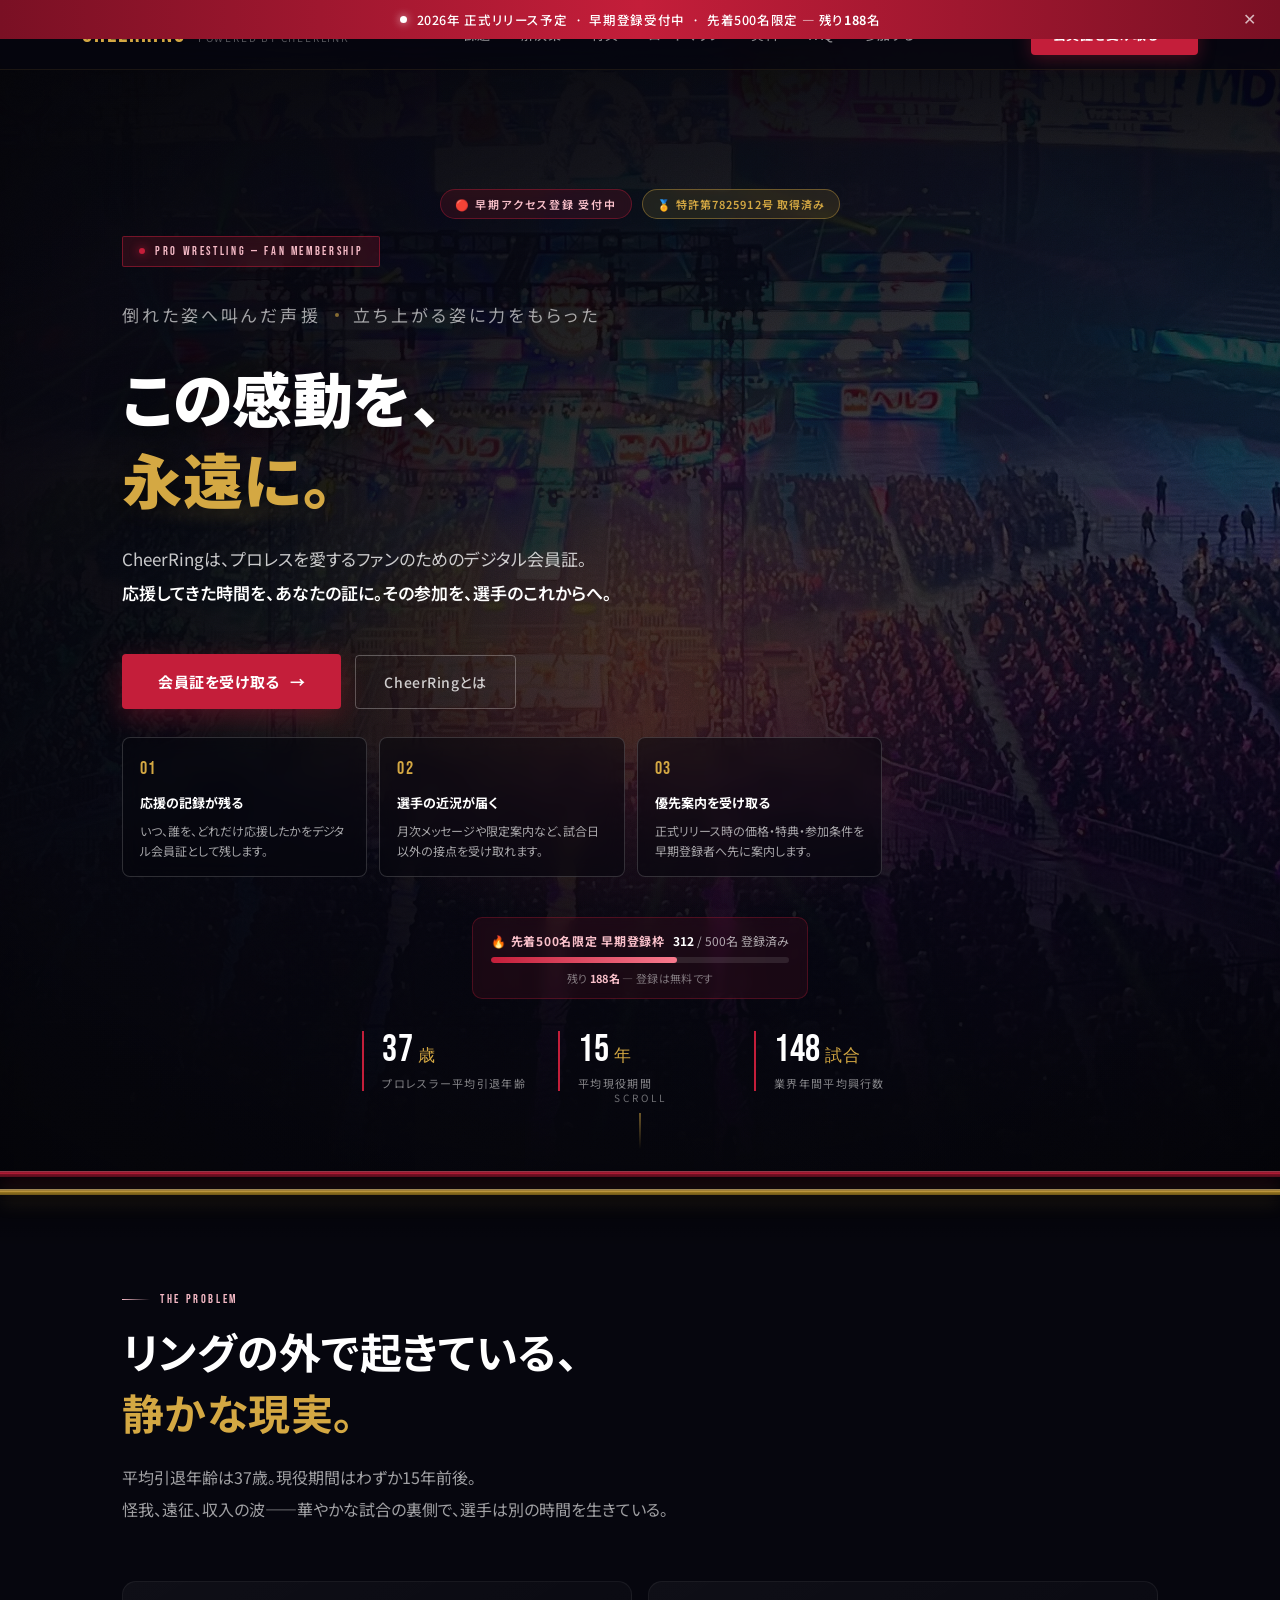
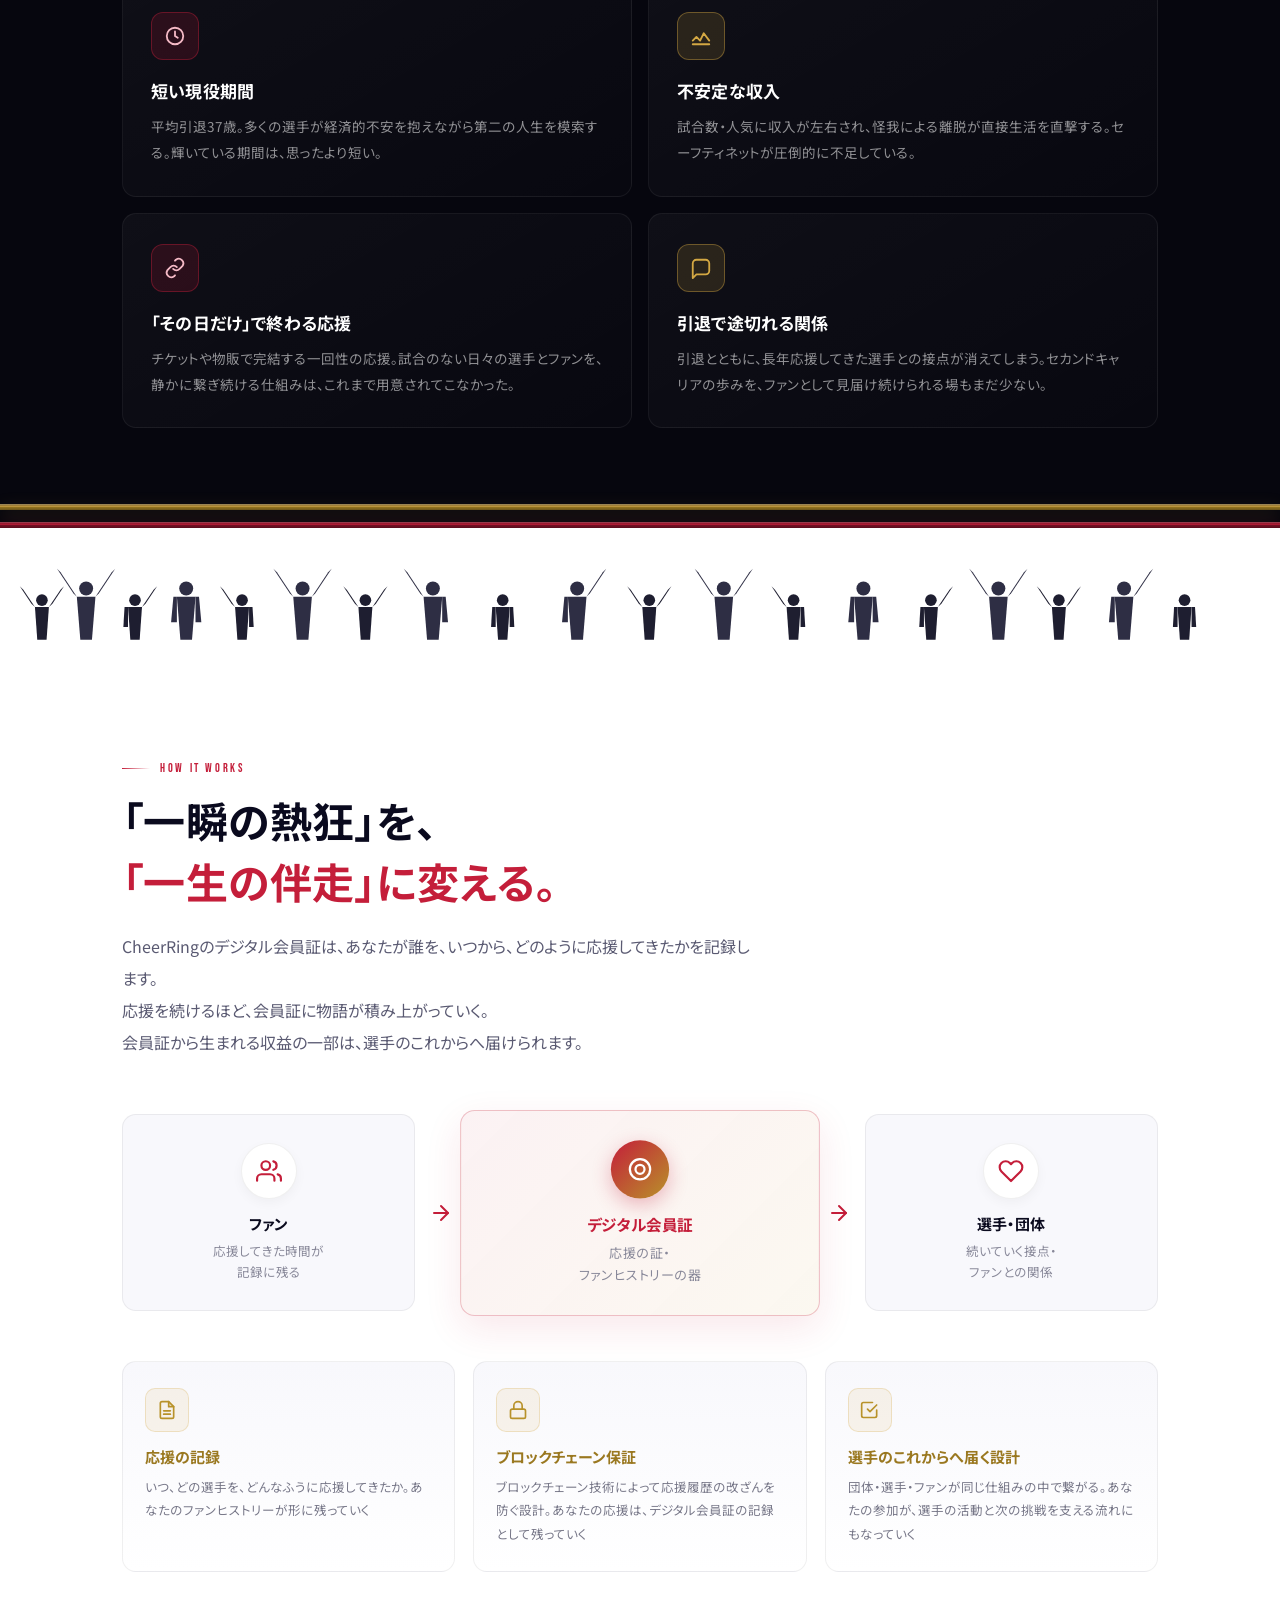
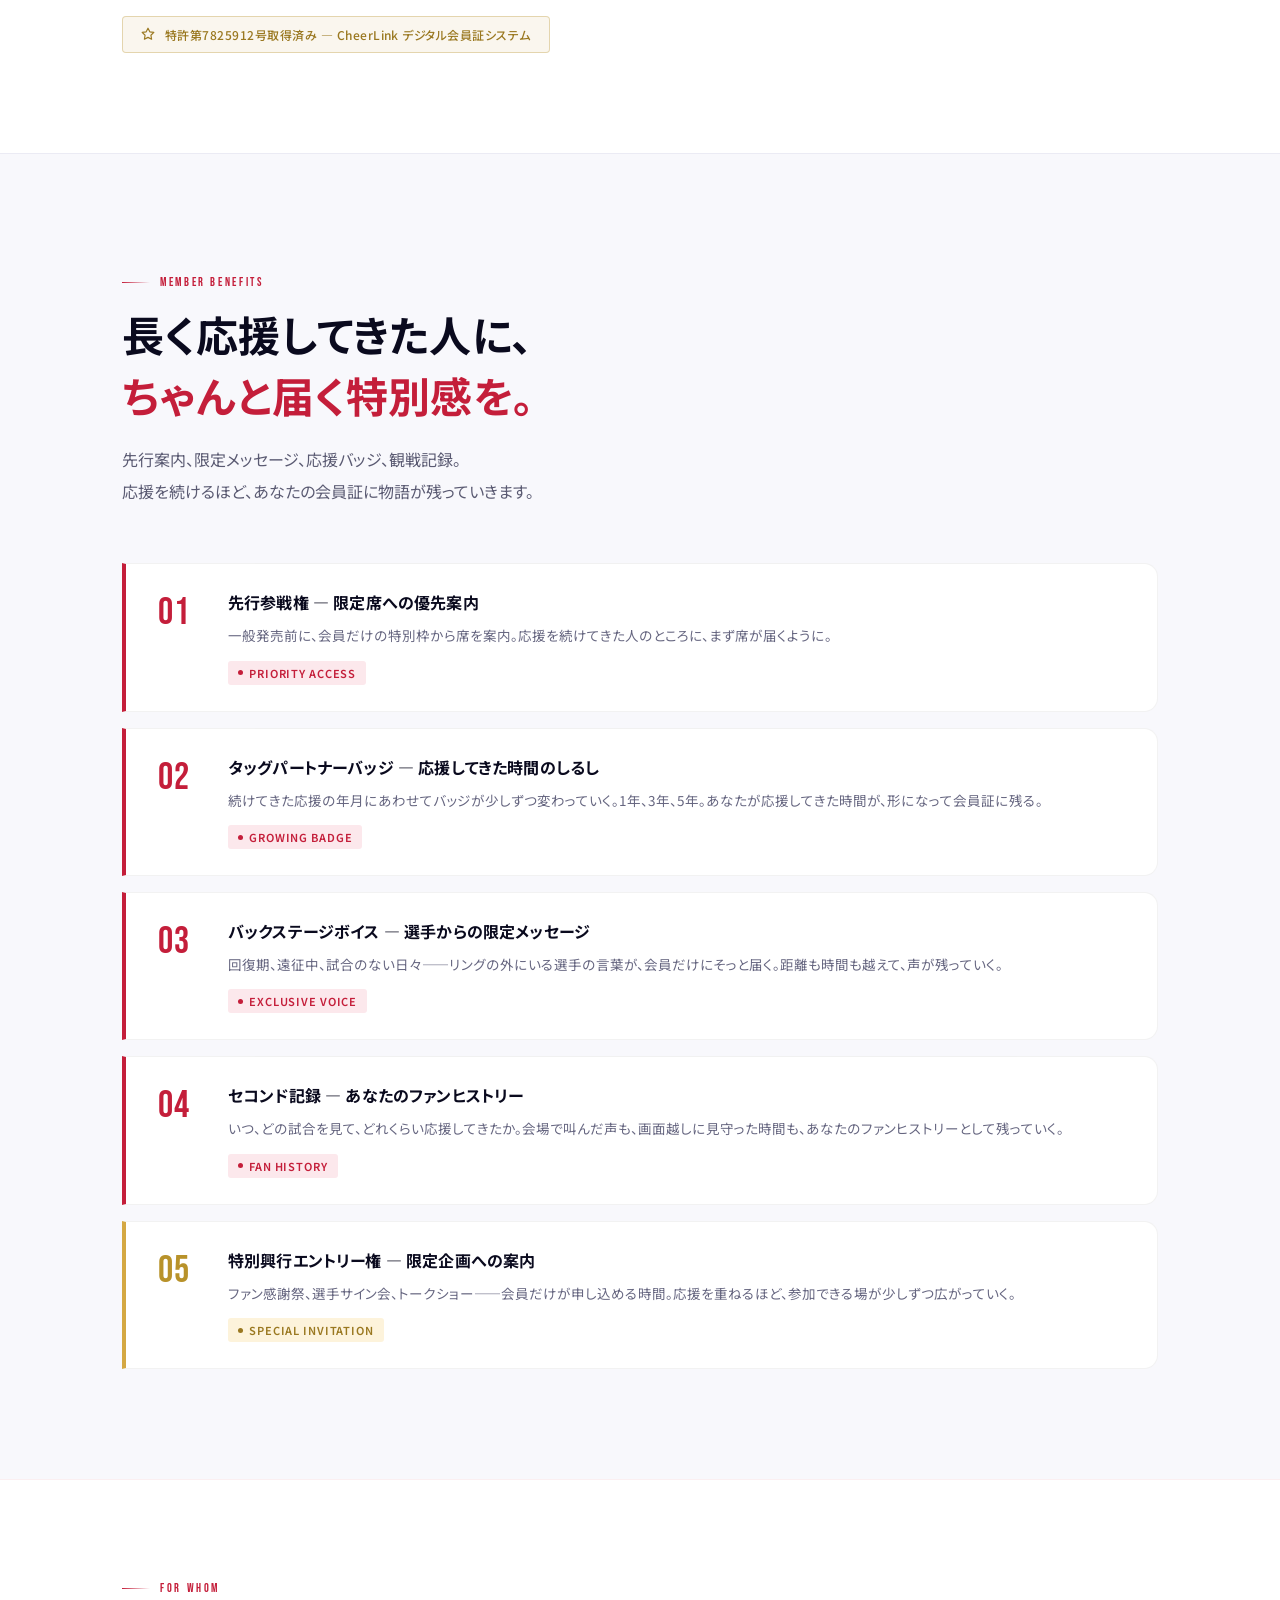
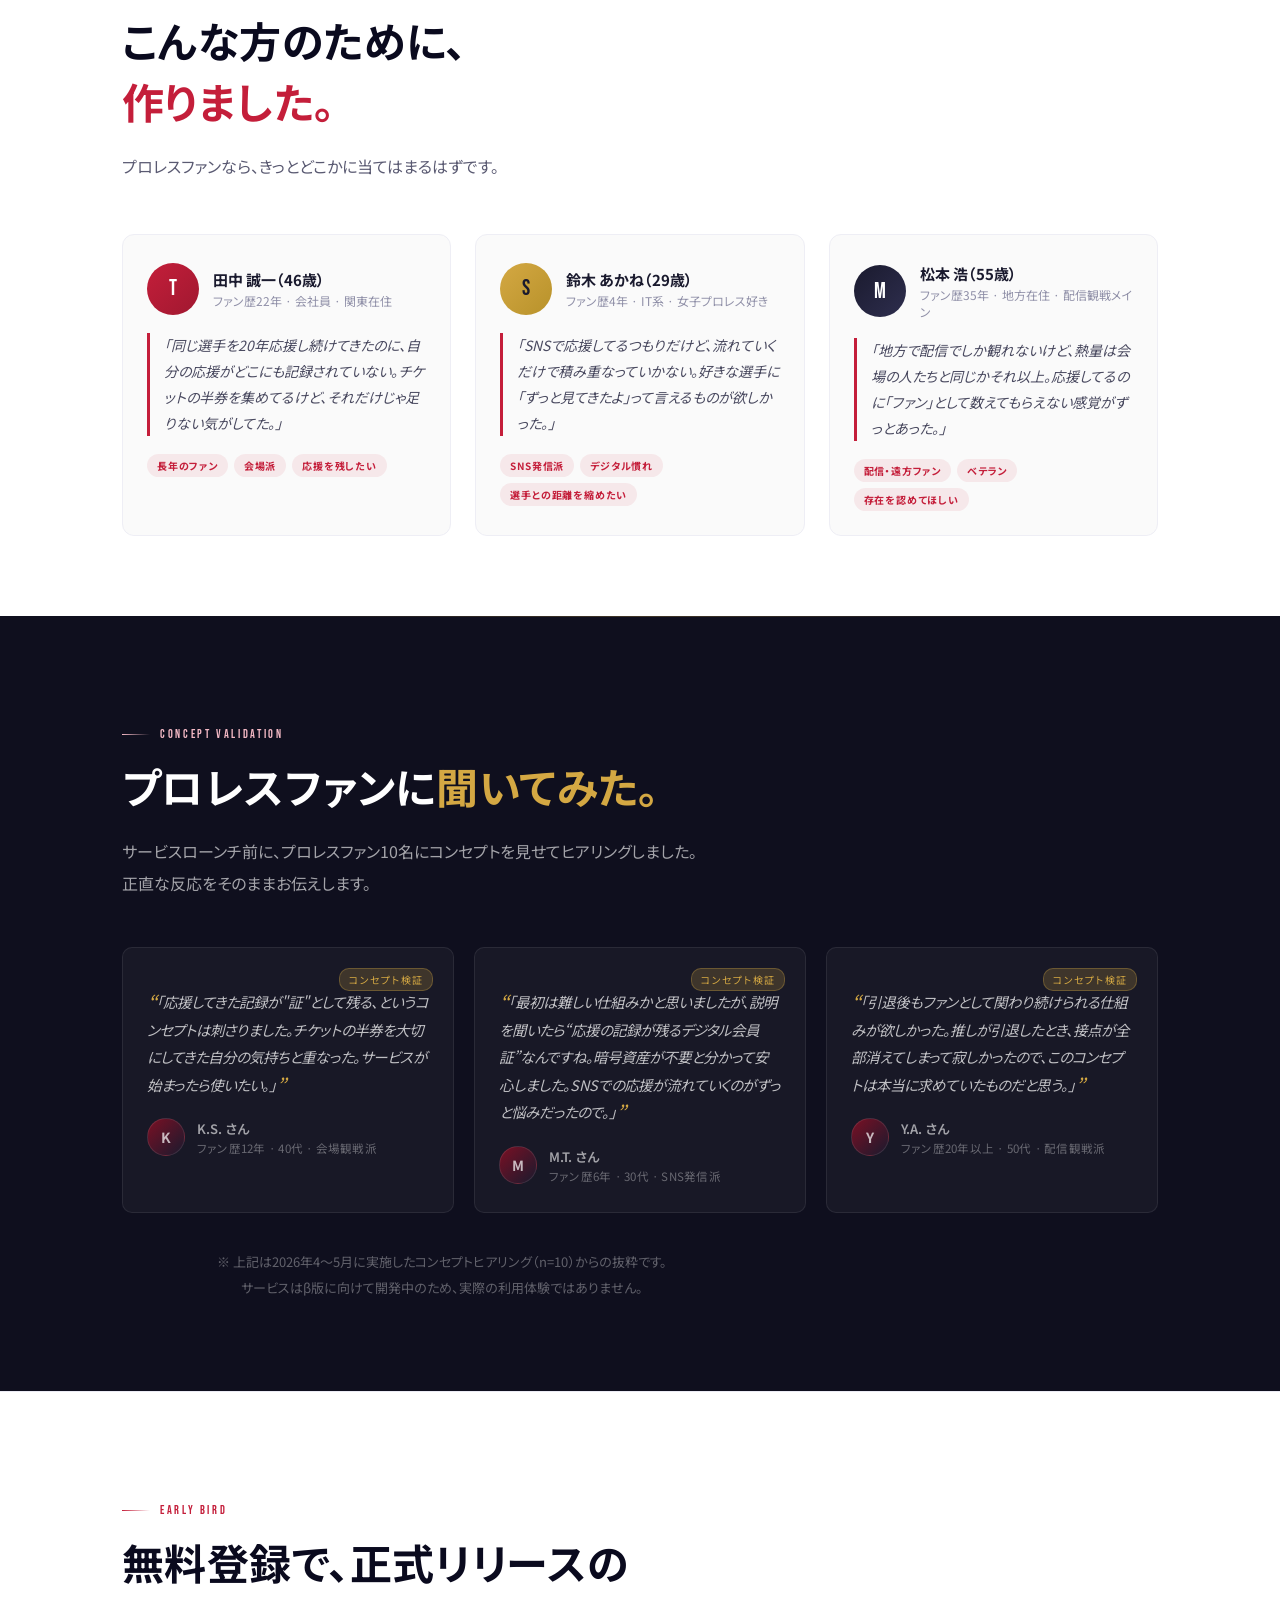
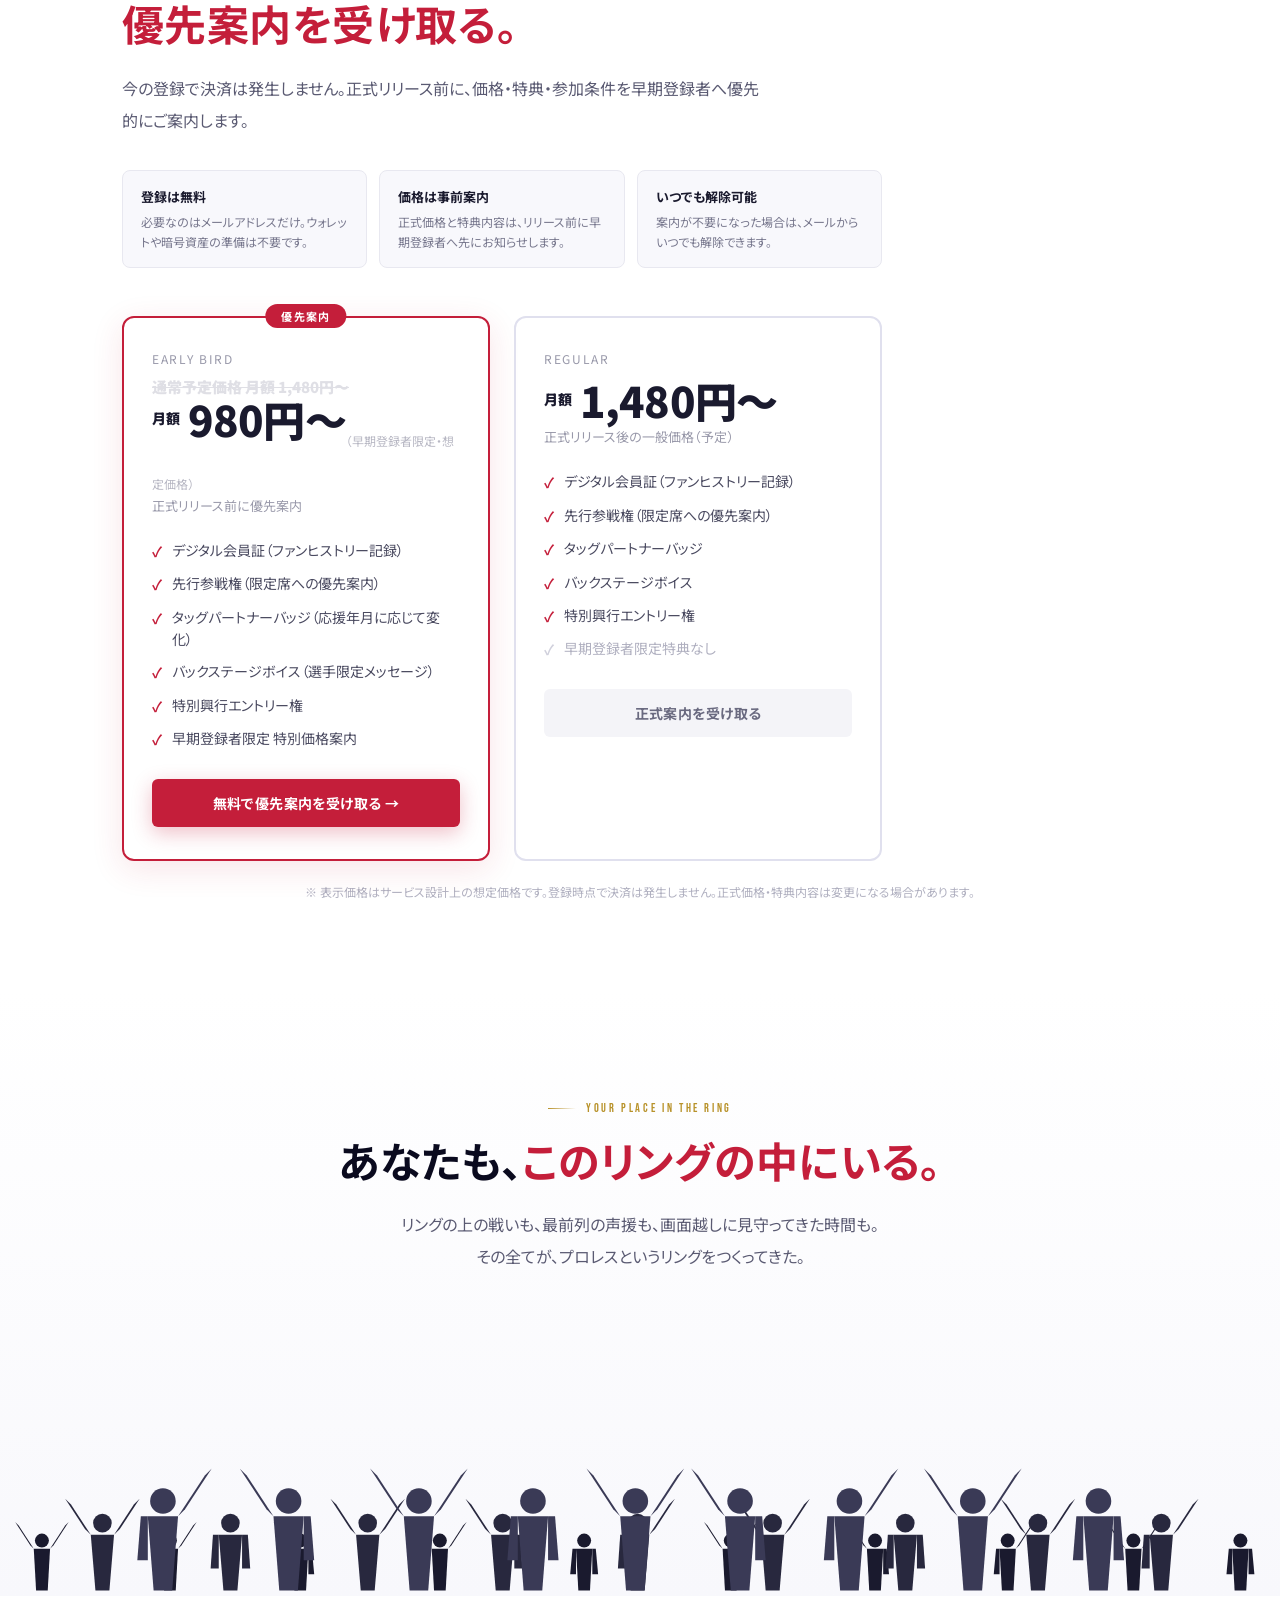
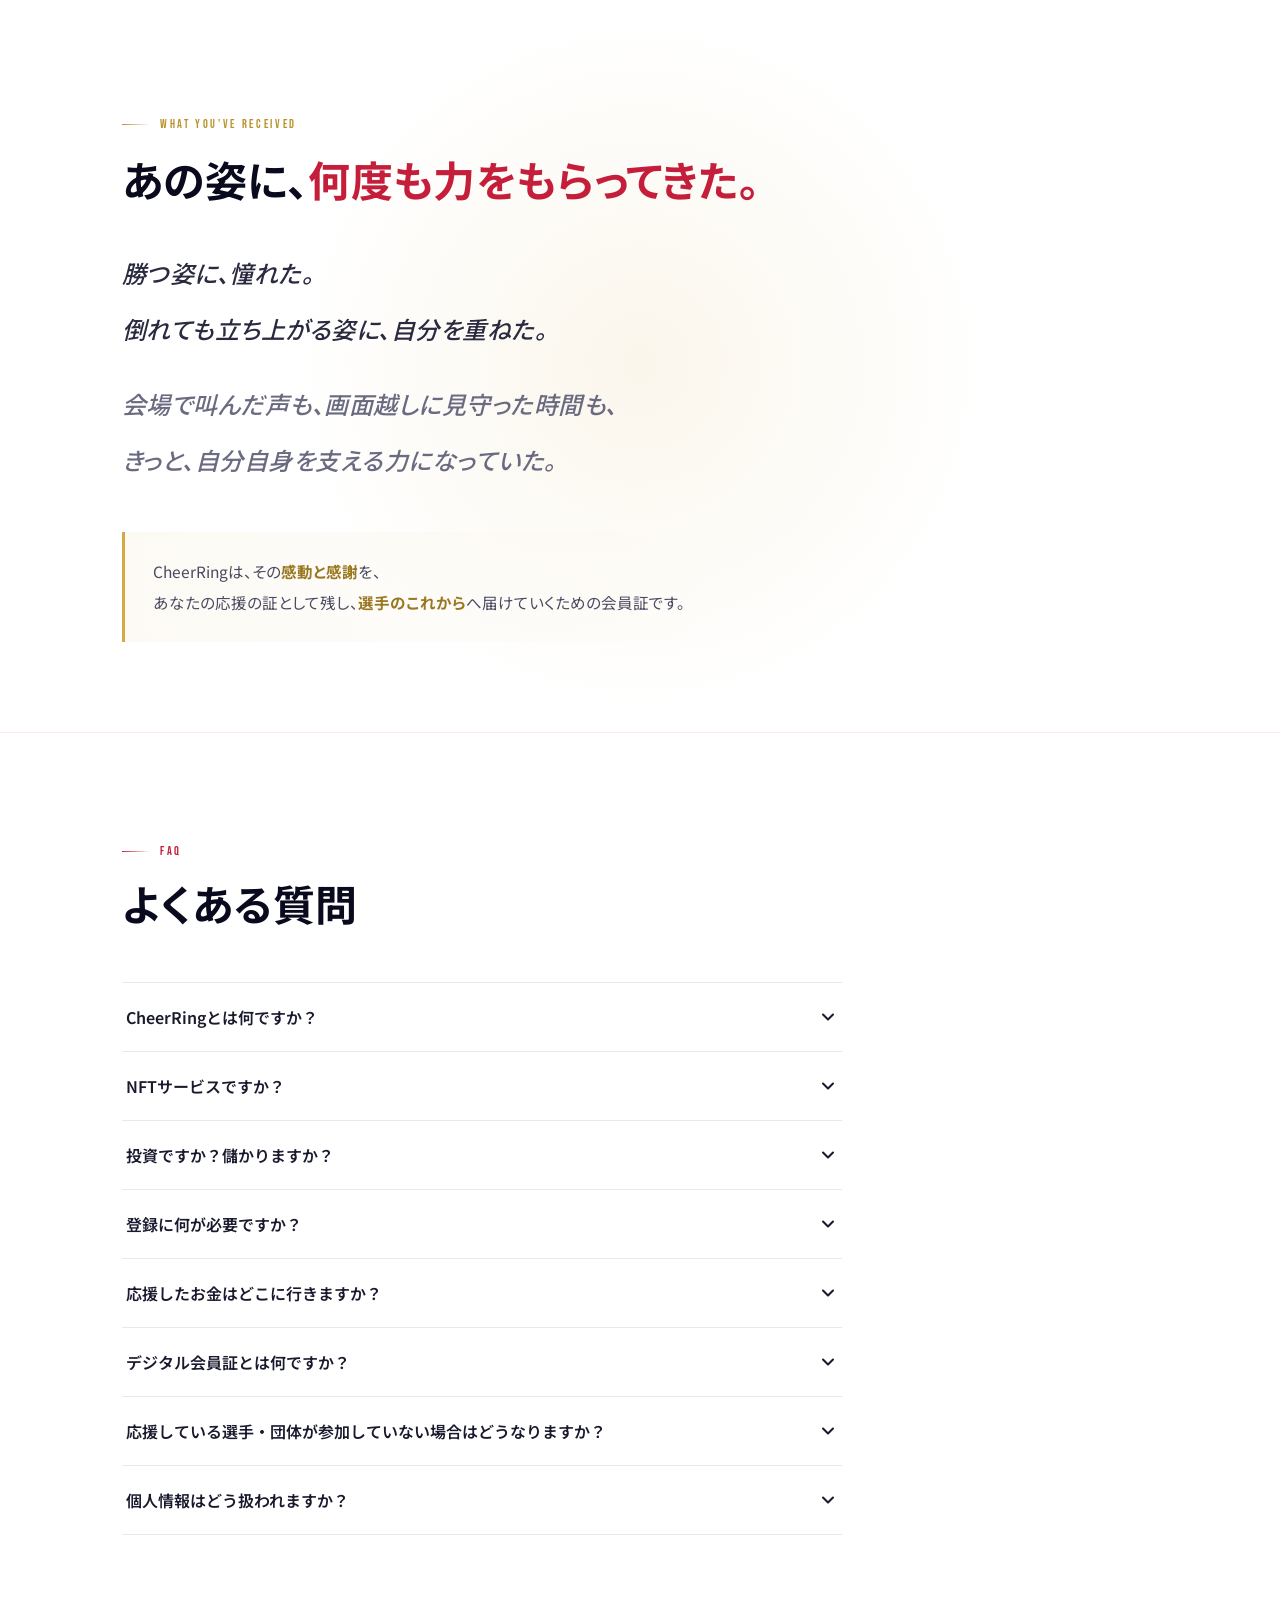
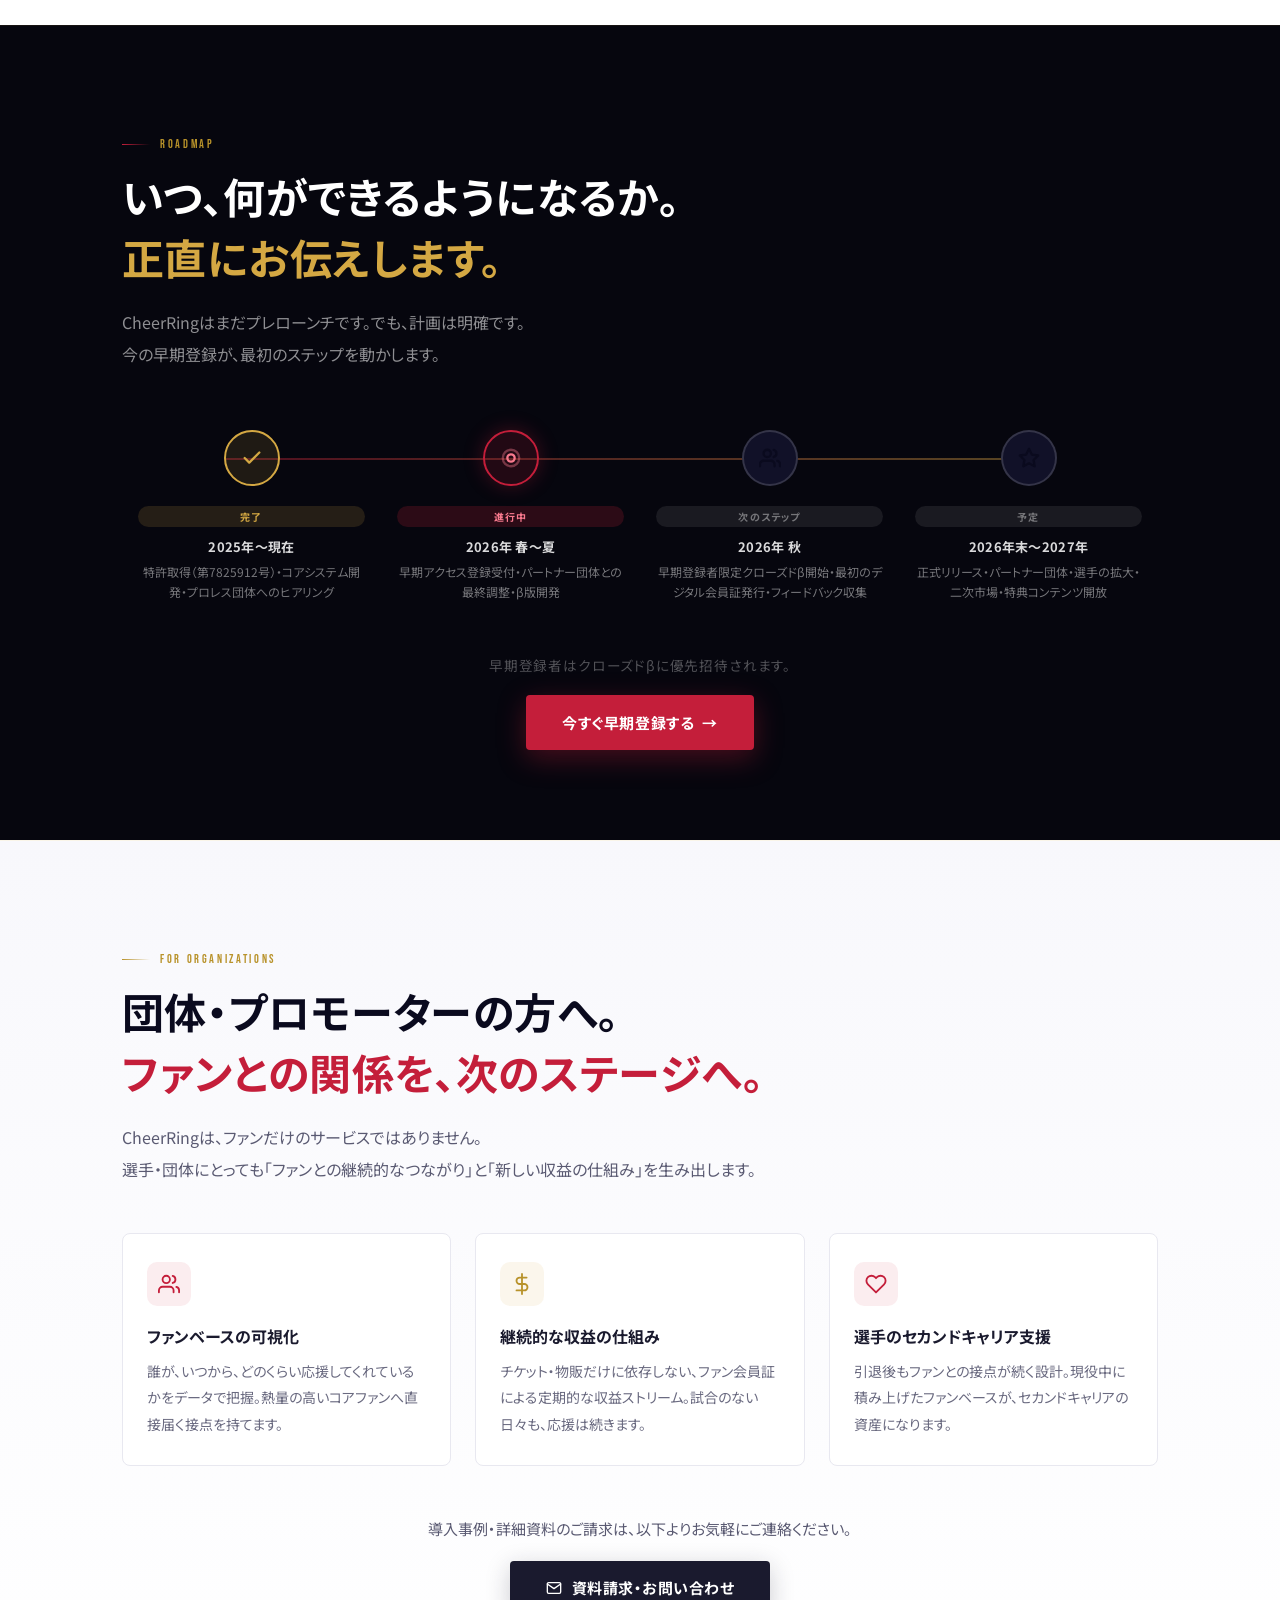
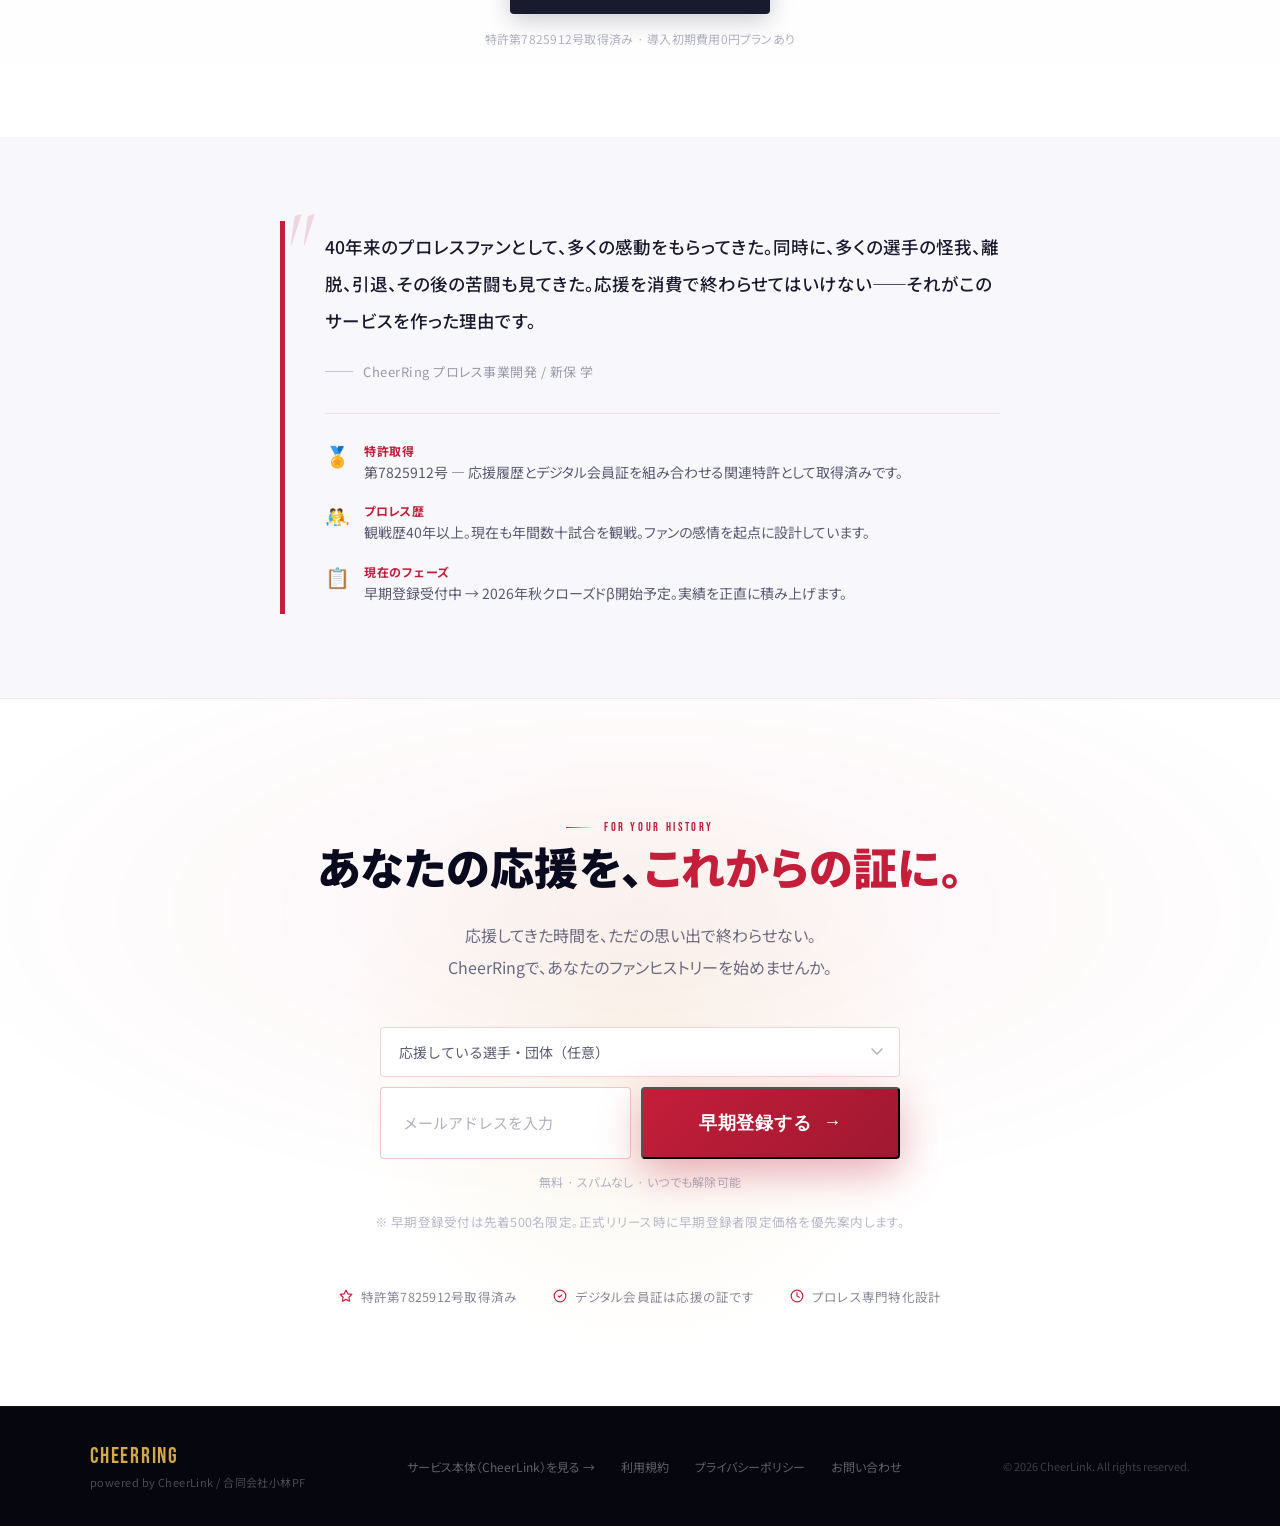
==== commit a6bbcece: "chore: separate public site from internal hub" ====
--- a/index.html
+++ b/index.html
@@ -3,9 +3,9 @@
 <head>
   <meta charset="UTF-8">
   <meta name="viewport" content="width=device-width, initial-scale=1.0">
-  <title>CheerRING — この感動を、永遠に。</title>
-  <meta name="description" content="CheerRINGは、プロレスファンのためのデジタル会員証。応援してきた時間を証として残し、選手のこれからへ届ける。特許取得済み。早期登録無料・先着500名限定。2026年秋クローズドβ開始予定。">
-  <meta property="og:title" content="CheerRING — この感動を、永遠に。">
+  <title>CheerRing — この感動を、永遠に。</title>
+  <meta name="description" content="CheerRingは、プロレスファンのためのデジタル会員証。応援してきた時間を証として残し、選手のこれからへ届ける。特許取得済み。早期登録無料・先着500名限定。2026年秋クローズドβ開始予定。">
+  <meta property="og:title" content="CheerRing — この感動を、永遠に。">
   <meta property="og:description" content="プロレスファンのためのデジタル会員証。応援してきた時間を証として残す。特許第7825912号取得済み。先着500名限定・早期登録無料。">
   <meta property="og:type" content="website">
   <meta property="og:url" content="https://manabu619.github.io/cheerring/">
@@ -13,7 +13,7 @@
   <meta property="og:image:width" content="1200">
   <meta property="og:image:height" content="630">
   <meta name="twitter:card" content="summary_large_image">
-  <meta name="twitter:title" content="CheerRING — この感動を、永遠に。">
+  <meta name="twitter:title" content="CheerRing — この感動を、永遠に。">
   <meta name="twitter:description" content="プロレスファンのためのデジタル会員証。応援してきた時間を証として残す。特許取得済み・先着500名限定・無料登録。">
   <meta name="twitter:image" content="https://manabu619.github.io/cheerring/hero_bg2.png">
   <link rel="canonical" href="https://manabu619.github.io/cheerring/">
@@ -22,14 +22,14 @@
   <meta name="theme-color" content="#c41e3a">
   <meta name="apple-mobile-web-app-capable" content="yes">
   <meta name="apple-mobile-web-app-status-bar-style" content="black-translucent">
-  <meta name="apple-mobile-web-app-title" content="CheerRING">
+  <meta name="apple-mobile-web-app-title" content="CheerRing">
   <script type="application/ld+json">
   {
     "@context": "https://schema.org",
     "@graph": [
       {
         "@type": "Organization",
-        "name": "CheerRING",
+        "name": "CheerRing",
         "url": "https://manabu619.github.io/cheerring/",
         "description": "プロレスを愛するファンのためのデジタル会員証サービス",
         "founder": { "@type": "Person", "name": "新保学" },
@@ -40,10 +40,10 @@
         "mainEntity": [
           {
             "@type": "Question",
-            "name": "CheerRINGとは何ですか？",
+            "name": "CheerRingとは何ですか？",
             "acceptedAnswer": {
               "@type": "Answer",
-              "text": "CheerRINGは、ファンがいつ、誰を、どれだけ応援したかをデジタル会員証として記録し、その応援金額を選手または団体へ届ける仕組みです。"
+              "text": "CheerRingは、ファンがいつ、誰を、どれだけ応援したかをデジタル会員証として記録し、その応援金額を選手または団体へ届ける仕組みです。"
             }
           },
           {
@@ -112,7 +112,7 @@
   <link href="https://fonts.googleapis.com/css2?family=Noto+Sans+JP:wght@300;400;500;600;700;900&family=Bebas+Neue&family=Cormorant+Garamond:ital,wght@1,500;1,600&display=swap" rel="stylesheet">
   <style>
     /* ========================================================
-       CheerRING — Pro Wrestling Fan Support Platform
+       CheerRing — Pro Wrestling Fan Support Platform
        Design System v2.0 (visual rebuild)
        ======================================================== */
 
@@ -1750,7 +1750,7 @@
   <nav id="nav" aria-label="メインナビゲーション">
     <div class="nav-inner">
       <div class="nav-logo-wrap">
-        <a href="#main-content" class="nav-logo" aria-label="CheerRING トップへ">CheerRING</a>
+        <a href="#main-content" class="nav-logo" aria-label="CheerRing トップへ">CheerRing</a>
         <div class="nav-tag">powered by CheerLink</div>
       </div>
       <div class="nav-links">
@@ -1790,7 +1790,7 @@
         <em>永遠に。</em>
       </h1>
       <p class="hero-sub reveal delay-3">
-        CheerRINGは、プロレスを愛するファンのためのデジタル会員証。<br>
+        CheerRingは、プロレスを愛するファンのためのデジタル会員証。<br>
         <strong>応援してきた時間を、あなたの証に。その参加を、選手のこれからへ。</strong>
       </p>
       <div class="hero-btns reveal delay-4">
@@ -1798,7 +1798,7 @@
           会員証を受け取る
           <span class="arrow">→</span>
         </a>
-        <a href="#solution" class="btn-ghost">CheerRINGとは</a>
+        <a href="#solution" class="btn-ghost">CheerRingとは</a>
       </div>
       <div class="hero-proof-strip reveal delay-5" aria-label="登録後に受け取れるもの">
         <div class="hero-proof-item">
@@ -1914,7 +1914,7 @@
         「一瞬の熱狂」を、<br><em>「一生の伴走」に変える。</em>
       </h2>
       <p class="section-body reveal delay-2">
-        CheerRINGのデジタル会員証は、あなたが誰を、いつから、どのように応援してきたかを記録します。<br>
+        CheerRingのデジタル会員証は、あなたが誰を、いつから、どのように応援してきたかを記録します。<br>
         応援を続けるほど、会員証に物語が積み上がっていく。<br>
         会員証から生まれる収益の一部は、選手のこれからへ届けられます。
       </p>
@@ -2240,7 +2240,7 @@
         <p class="echo-line muted reveal delay-5">きっと、自分自身を支える力になっていた。</p>
       </div>
       <p class="echo-close reveal delay-5">
-        CheerRINGは、その<strong>感動と感謝</strong>を、<br>
+        CheerRingは、その<strong>感動と感謝</strong>を、<br>
         あなたの応援の証として残し、<strong>選手のこれから</strong>へ届けていくための会員証です。
       </p>
     </div>
@@ -2255,11 +2255,11 @@
       <div class="faq-list">
         <div class="faq-item reveal">
           <button class="faq-q" aria-expanded="false">
-            <span>CheerRINGとは何ですか？</span>
+            <span>CheerRingとは何ですか？</span>
             <svg class="faq-arrow" viewBox="0 0 24 24" fill="none" stroke="currentColor" stroke-width="2.5" stroke-linecap="round" stroke-linejoin="round" width="20" height="20"><polyline points="6,9 12,15 18,9"/></svg>
           </button>
           <div class="faq-a">
-            <p>CheerRINGは、ファンが「いつ・誰を・どれだけ応援したか」をデジタル会員証として記録し、その応援金額を選手または団体へ届ける仕組みです。</p>
+            <p>CheerRingは、ファンが「いつ・誰を・どれだけ応援したか」をデジタル会員証として記録し、その応援金額を選手または団体へ届ける仕組みです。</p>
           </div>
         </div>
 
@@ -2309,7 +2309,7 @@
             <svg class="faq-arrow" viewBox="0 0 24 24" fill="none" stroke="currentColor" stroke-width="2.5" stroke-linecap="round" stroke-linejoin="round" width="20" height="20"><polyline points="6,9 12,15 18,9"/></svg>
           </button>
           <div class="faq-a">
-            <p>デジタル会員証は、あなたがいつ、誰を、どれだけ応援したかを記録する「応援の証」です。選手名・応援日・応援回数などが記録され、CheerRING内で確認できる設計です。</p>
+            <p>デジタル会員証は、あなたがいつ、誰を、どれだけ応援したかを記録する「応援の証」です。選手名・応援日・応援回数などが記録され、CheerRing内で確認できる設計です。</p>
           </div>
         </div>
 
@@ -2342,7 +2342,7 @@
       <div class="eyebrow reveal" style="color:var(--gold-dark)">ROADMAP</div>
       <h2 class="section-h2 reveal delay-1">いつ、何ができるようになるか。<br><em>正直にお伝えします。</em></h2>
       <p class="section-body reveal delay-2">
-        CheerRINGはまだプレローンチです。でも、計画は明確です。<br>
+        CheerRingはまだプレローンチです。でも、計画は明確です。<br>
         今の早期登録が、最初のステップを動かします。
       </p>
 
@@ -2405,7 +2405,7 @@
       <div class="eyebrow gold reveal">FOR ORGANIZATIONS</div>
       <h2 class="section-h2 reveal delay-1">団体・プロモーターの方へ。<br><em>ファンとの関係を、次のステージへ。</em></h2>
       <p class="section-body reveal delay-2">
-        CheerRINGは、ファンだけのサービスではありません。<br>
+        CheerRingは、ファンだけのサービスではありません。<br>
         選手・団体にとっても「ファンとの継続的なつながり」と「新しい収益の仕組み」を生み出します。
       </p>
 
@@ -2435,7 +2435,7 @@
 
       <div class="org-cta reveal delay-3">
         <p class="org-cta-text">導入事例・詳細資料のご請求は、以下よりお気軽にご連絡ください。</p>
-        <a href="mailto:info@cheerlink.jp?subject=CheerRING導入検討" class="btn-org">
+        <a href="mailto:info@cheerlink.jp?subject=CheerRing導入検討" class="btn-org">
           <svg viewBox="0 0 24 24" fill="none" stroke="currentColor" stroke-width="2" stroke-linecap="round" stroke-linejoin="round" width="16" height="16"><path d="M4 4h16c1.1 0 2 .9 2 2v12c0 1.1-.9 2-2 2H4c-1.1 0-2-.9-2-2V6c0-1.1.9-2 2-2z"/><polyline points="22,6 12,13 2,6"/></svg>
           資料請求・お問い合わせ
         </a>
@@ -2452,7 +2452,7 @@
         <p class="quote-text">
           40年来のプロレスファンとして、多くの感動をもらってきた。同時に、多くの選手の怪我、離脱、引退、その後の苦闘も見てきた。応援を消費で終わらせてはいけない——それがこのサービスを作った理由です。
         </p>
-        <div class="quote-attr">CheerRING プロレス事業開発 / 新保 学</div>
+        <div class="quote-attr">CheerRing プロレス事業開発 / 新保 学</div>
 
         <div class="founder-facts reveal delay-2">
           <div class="founder-fact-item">
@@ -2489,7 +2489,7 @@
       <h2 class="cta-h2 reveal delay-1">あなたの応援を、<em>これからの証に。</em></h2>
       <p class="cta-sub reveal delay-2">
         応援してきた時間を、ただの思い出で終わらせない。<br>
-        CheerRINGで、あなたのファンヒストリーを始めませんか。
+        CheerRingで、あなたのファンヒストリーを始めませんか。
       </p>
 
       <!-- Countdown to beta launch (Oct 1, 2026) -->
@@ -2541,11 +2541,11 @@
                 ご登録ありがとうございます！正式リリース時に優先案内をお届けします。
               </div>
               <div class="share-btns">
-                <a href="https://twitter.com/intent/tweet?text=%E3%83%97%E3%83%AD%E3%83%AC%E3%82%B9%E3%81%AE%E5%BF%9C%E6%8F%B4%E3%82%92%E8%A8%98%E9%8C%B2%E3%81%99%E3%82%8B%E3%83%87%E3%82%B8%E3%82%BF%E3%83%AB%E4%BC%9A%E5%93%A1%E8%A8%BC%E3%80%8CCheerRING%E3%80%8D%E3%81%AB%E6%97%A9%E6%9C%9F%E7%99%BB%E9%8C%B2%E3%81%97%E3%81%9F%EF%BC%81%E5%BF%9C%E6%8F%B4%E3%81%97%E3%81%A6%E3%81%8D%E3%81%9F%E6%99%82%E9%96%93%E3%82%92%E3%80%81%E5%BD%A2%E3%81%AB%E3%81%97%E3%81%A6%E3%81%8F%E3%82%8C%E3%82%8B%E3%82%B5%E3%83%BC%E3%83%93%E3%82%B9%E3%80%82%20%23CheerRING%20%23%E3%83%97%E3%83%AD%E3%83%AC%E3%82%B9&url=https%3A%2F%2Fmanabu619.github.io%2Fcheerring%2F" target="_blank" rel="noopener" class="btn-share-x">
+                <a href="https://twitter.com/intent/tweet?text=%E3%83%97%E3%83%AD%E3%83%AC%E3%82%B9%E3%81%AE%E5%BF%9C%E6%8F%B4%E3%82%92%E8%A8%98%E9%8C%B2%E3%81%99%E3%82%8B%E3%83%87%E3%82%B8%E3%82%BF%E3%83%AB%E4%BC%9A%E5%93%A1%E8%A8%BC%E3%80%8CCheerRing%E3%80%8D%E3%81%AB%E6%97%A9%E6%9C%9F%E7%99%BB%E9%8C%B2%E3%81%97%E3%81%9F%EF%BC%81%E5%BF%9C%E6%8F%B4%E3%81%97%E3%81%A6%E3%81%8D%E3%81%9F%E6%99%82%E9%96%93%E3%82%92%E3%80%81%E5%BD%A2%E3%81%AB%E3%81%97%E3%81%A6%E3%81%8F%E3%82%8C%E3%82%8B%E3%82%B5%E3%83%BC%E3%83%93%E3%82%B9%E3%80%82%20%23CheerRing%20%23%E3%83%97%E3%83%AD%E3%83%AC%E3%82%B9&url=https%3A%2F%2Fmanabu619.github.io%2Fcheerring%2F" target="_blank" rel="noopener" class="btn-share-x">
                   <svg viewBox="0 0 24 24" width="14" height="14" fill="currentColor"><path d="M18.244 2.25h3.308l-7.227 8.26 8.502 11.24H16.17l-4.714-6.231-5.401 6.231H2.744l7.737-8.843L1.958 2.25h6.826l4.272 5.644L18.244 2.25zm-1.161 17.52h1.833L7.084 4.126H5.117L17.083 19.77z"/></svg>
                   X(Twitter)でシェア
                 </a>
-                <a href="https://line.me/R/msg/text/?%E3%83%97%E3%83%AD%E3%83%AC%E3%82%B9%E3%81%AE%E5%BF%9C%E6%8F%B4%E3%82%92%E8%A8%98%E9%8C%B2%E3%81%99%E3%82%8B%E3%83%87%E3%82%B8%E3%82%BF%E3%83%AB%E4%BC%9A%E5%93%A1%E8%A8%BC%E3%80%8CCheerRING%E3%80%8D%E3%81%AB%E6%97%A9%E6%9C%9F%E7%99%BB%E9%8C%B2%E3%81%97%E3%81%9F%EF%BC%81%20https%3A%2F%2Fmanabu619.github.io%2Fcheerring%2F" target="_blank" rel="noopener" class="btn-share-line">
+                <a href="https://line.me/R/msg/text/?%E3%83%97%E3%83%AD%E3%83%AC%E3%82%B9%E3%81%AE%E5%BF%9C%E6%8F%B4%E3%82%92%E8%A8%98%E9%8C%B2%E3%81%99%E3%82%8B%E3%83%87%E3%82%B8%E3%82%BF%E3%83%AB%E4%BC%9A%E5%93%A1%E8%A8%BC%E3%80%8CCheerRing%E3%80%8D%E3%81%AB%E6%97%A9%E6%9C%9F%E7%99%BB%E9%8C%B2%E3%81%97%E3%81%9F%EF%BC%81%20https%3A%2F%2Fmanabu619.github.io%2Fcheerring%2F" target="_blank" rel="noopener" class="btn-share-line">
                   <svg viewBox="0 0 24 24" width="16" height="16" fill="currentColor"><path d="M12 2C6.48 2 2 5.96 2 10.8c0 2.84 1.55 5.37 3.97 7.03L5 21l3.23-1.63c1.17.33 2.44.51 3.77.51 5.52 0 10-3.96 10-8.8C22 5.96 17.52 2 12 2zm5.63 11.71l-1.52-1.14c-.18-.13-.42-.12-.59.04l-.87.87c-.16.16-.4.18-.59.06-.57-.37-1.16-.82-1.65-1.31-.48-.48-.94-1.07-1.31-1.65-.12-.19-.1-.43.06-.59l.87-.87c.16-.17.17-.41.04-.59L10.93 7c-.15-.2-.42-.24-.61-.09l-.94.78c-.29.24-.46.59-.47.96-.02.67.18 2.06 1.87 3.75 1.69 1.69 3.08 1.89 3.75 1.87.37-.01.72-.18.96-.47l.78-.94c.15-.19.11-.46-.09-.61l-.55-.54z"/></svg>
                   LINEでシェア
                 </a>
@@ -2578,14 +2578,14 @@
   <footer>
     <div class="footer-inner">
       <div>
-        <div class="footer-logo">CheerRING</div>
+        <div class="footer-logo">CheerRing</div>
         <div class="footer-powered">powered by CheerLink / 合同会社小林PF</div>
       </div>
       <div class="footer-links">
         <a href="https://cheerlink-investor-noauth.vercel.app/sports/prowrestling" target="_blank" rel="noopener noreferrer">サービス本体（CheerLink）を見る →</a>
         <a href="#" id="openTouModal" aria-haspopup="dialog">利用規約</a>
         <a href="#" id="openPrivacyModal" aria-haspopup="dialog">プライバシーポリシー</a>
-        <a href="mailto:info@cheerlink.jp?subject=CheerRINGへのお問い合わせ">お問い合わせ</a>
+        <a href="mailto:info@cheerlink.jp?subject=CheerRingへのお問い合わせ">お問い合わせ</a>
       </div>
       <div class="footer-copy">© 2026 CheerLink. All rights reserved.</div>
     </div>
@@ -2596,7 +2596,7 @@
     <div class="legal-modal">
       <button class="legal-close-btn" data-close="touModal" aria-label="閉じる">✕</button>
       <h2 id="touModalTitle">利用規約</h2>
-      <p>本規約は、CheerLink（合同会社小林PF）（以下「当社」）が提供するCheerRINGサービス（以下「本サービス」）の利用条件を定めるものです。</p>
+      <p>本規約は、CheerLink（合同会社小林PF）（以下「当社」）が提供するCheerRingサービス（以下「本サービス」）の利用条件を定めるものです。</p>
 
       <h3>第1条（適用）</h3>
       <p>本規約は、本サービスの利用に関する当社と登録ユーザーとの間の権利義務関係を定めることを目的とし、登録ユーザーと当社との間の本サービスの利用に関わる一切の関係に適用されます。</p>
@@ -2627,7 +2627,7 @@
     <div class="legal-modal">
       <button class="legal-close-btn" data-close="privacyModal" aria-label="閉じる">✕</button>
       <h2 id="privacyModalTitle">プライバシーポリシー</h2>
-      <p>CheerLink（合同会社小林PF）（以下「当社」）は、CheerRINGサービスにおける個人情報の取扱いについて、以下のとおりプライバシーポリシー（以下「本ポリシー」）を定めます。</p>
+      <p>CheerLink（合同会社小林PF）（以下「当社」）は、CheerRingサービスにおける個人情報の取扱いについて、以下のとおりプライバシーポリシー（以下「本ポリシー」）を定めます。</p>
 
       <h3>1. 収集する情報</h3>
       <p>当社は、早期アクセス登録において以下の情報を収集します。①メールアドレス、②応援している選手・団体名（任意）。</p>
@@ -2856,7 +2856,7 @@
        EARLY ACCESS FORM
        ============================================ */
     var CHEERRING_FORMSPREE_ID = 'YOUR_FORM_ID'; // FormspreeのフォームIDを設定すると実送信が有効になります。
-    function trackCheerRINGEvent(eventName, params) {
+    function trackCheerRingEvent(eventName, params) {
       if (window.dataLayer && Array.isArray(window.dataLayer)) {
         window.dataLayer.push(Object.assign({ event: eventName }, params || {}));
       }
@@ -2893,24 +2893,24 @@
           fetch('https://formspree.io/f/' + FORMSPREE_ID, {
             method: 'POST',
             headers: { 'Content-Type': 'application/json', 'Accept': 'application/json' },
-            body: JSON.stringify({ email: email, wrestler: wrestler, source: 'main-cta', _subject: 'CheerRING 早期登録: ' + email })
+            body: JSON.stringify({ email: email, wrestler: wrestler, source: 'main-cta', _subject: 'CheerRing 早期登録: ' + email })
           })
           .then(function(res) {
             if (res.ok) {
-              trackCheerRINGEvent('early_access_submit', { source: 'main-cta', wrestler: wrestler || 'not_selected' });
+              trackCheerRingEvent('early_access_submit', { source: 'main-cta', wrestler: wrestler || 'not_selected' });
               showSuccess();
             }
             else { throw new Error('送信失敗'); }
           })
           .catch(function() {
             // フォールバック: メール起動
-            trackCheerRINGEvent('early_access_mailto_fallback', { source: 'main-cta' });
-            window.location.href = 'mailto:info@cheerlink.jp?subject=CheerRING早期登録&body=メールアドレス: ' + encodeURIComponent(email) + (wrestler ? '%0A応援選手/団体: ' + encodeURIComponent(wrestler) : '') + '%0A登録元: main-cta';
+            trackCheerRingEvent('early_access_mailto_fallback', { source: 'main-cta' });
+            window.location.href = 'mailto:info@cheerlink.jp?subject=CheerRing早期登録&body=メールアドレス: ' + encodeURIComponent(email) + (wrestler ? '%0A応援選手/団体: ' + encodeURIComponent(wrestler) : '') + '%0A登録元: main-cta';
           });
         } else {
           // Formspree未設定時はメールクライアントへフォールバック
-          trackCheerRINGEvent('early_access_mailto_fallback', { source: 'main-cta' });
-          window.location.href = 'mailto:info@cheerlink.jp?subject=CheerRING早期登録&body=メールアドレス: ' + encodeURIComponent(email) + (wrestler ? '%0A応援選手/団体: ' + encodeURIComponent(wrestler) : '') + '%0A登録元: main-cta';
+          trackCheerRingEvent('early_access_mailto_fallback', { source: 'main-cta' });
+          window.location.href = 'mailto:info@cheerlink.jp?subject=CheerRing早期登録&body=メールアドレス: ' + encodeURIComponent(email) + (wrestler ? '%0A応援選手/団体: ' + encodeURIComponent(wrestler) : '') + '%0A登録元: main-cta';
           showSuccess();
         }
       });
@@ -3053,17 +3053,17 @@
           fetch('https://formspree.io/f/' + FORMSPREE_ID, {
             method: 'POST',
             headers: { 'Content-Type': 'application/json', 'Accept': 'application/json' },
-            body: JSON.stringify({ email: email, source: 'exit-popup', _subject: 'CheerRING 離脱防止登録: ' + email })
+            body: JSON.stringify({ email: email, source: 'exit-popup', _subject: 'CheerRing 離脱防止登録: ' + email })
           }).then(function() {
-            trackCheerRINGEvent('early_access_submit', { source: 'exit-popup' });
+            trackCheerRingEvent('early_access_submit', { source: 'exit-popup' });
             closeExitPopup();
           }).catch(function() {
-            trackCheerRINGEvent('early_access_mailto_fallback', { source: 'exit-popup' });
+            trackCheerRingEvent('early_access_mailto_fallback', { source: 'exit-popup' });
             closeExitPopup();
           });
         } else {
-          trackCheerRINGEvent('early_access_mailto_fallback', { source: 'exit-popup' });
-          window.location.href = 'mailto:info@cheerlink.jp?subject=CheerRING早期登録&body=メールアドレス: ' + encodeURIComponent(email) + '%0A登録元: exit-popup';
+          trackCheerRingEvent('early_access_mailto_fallback', { source: 'exit-popup' });
+          window.location.href = 'mailto:info@cheerlink.jp?subject=CheerRing早期登録&body=メールアドレス: ' + encodeURIComponent(email) + '%0A登録元: exit-popup';
           closeExitPopup();
         }
       });
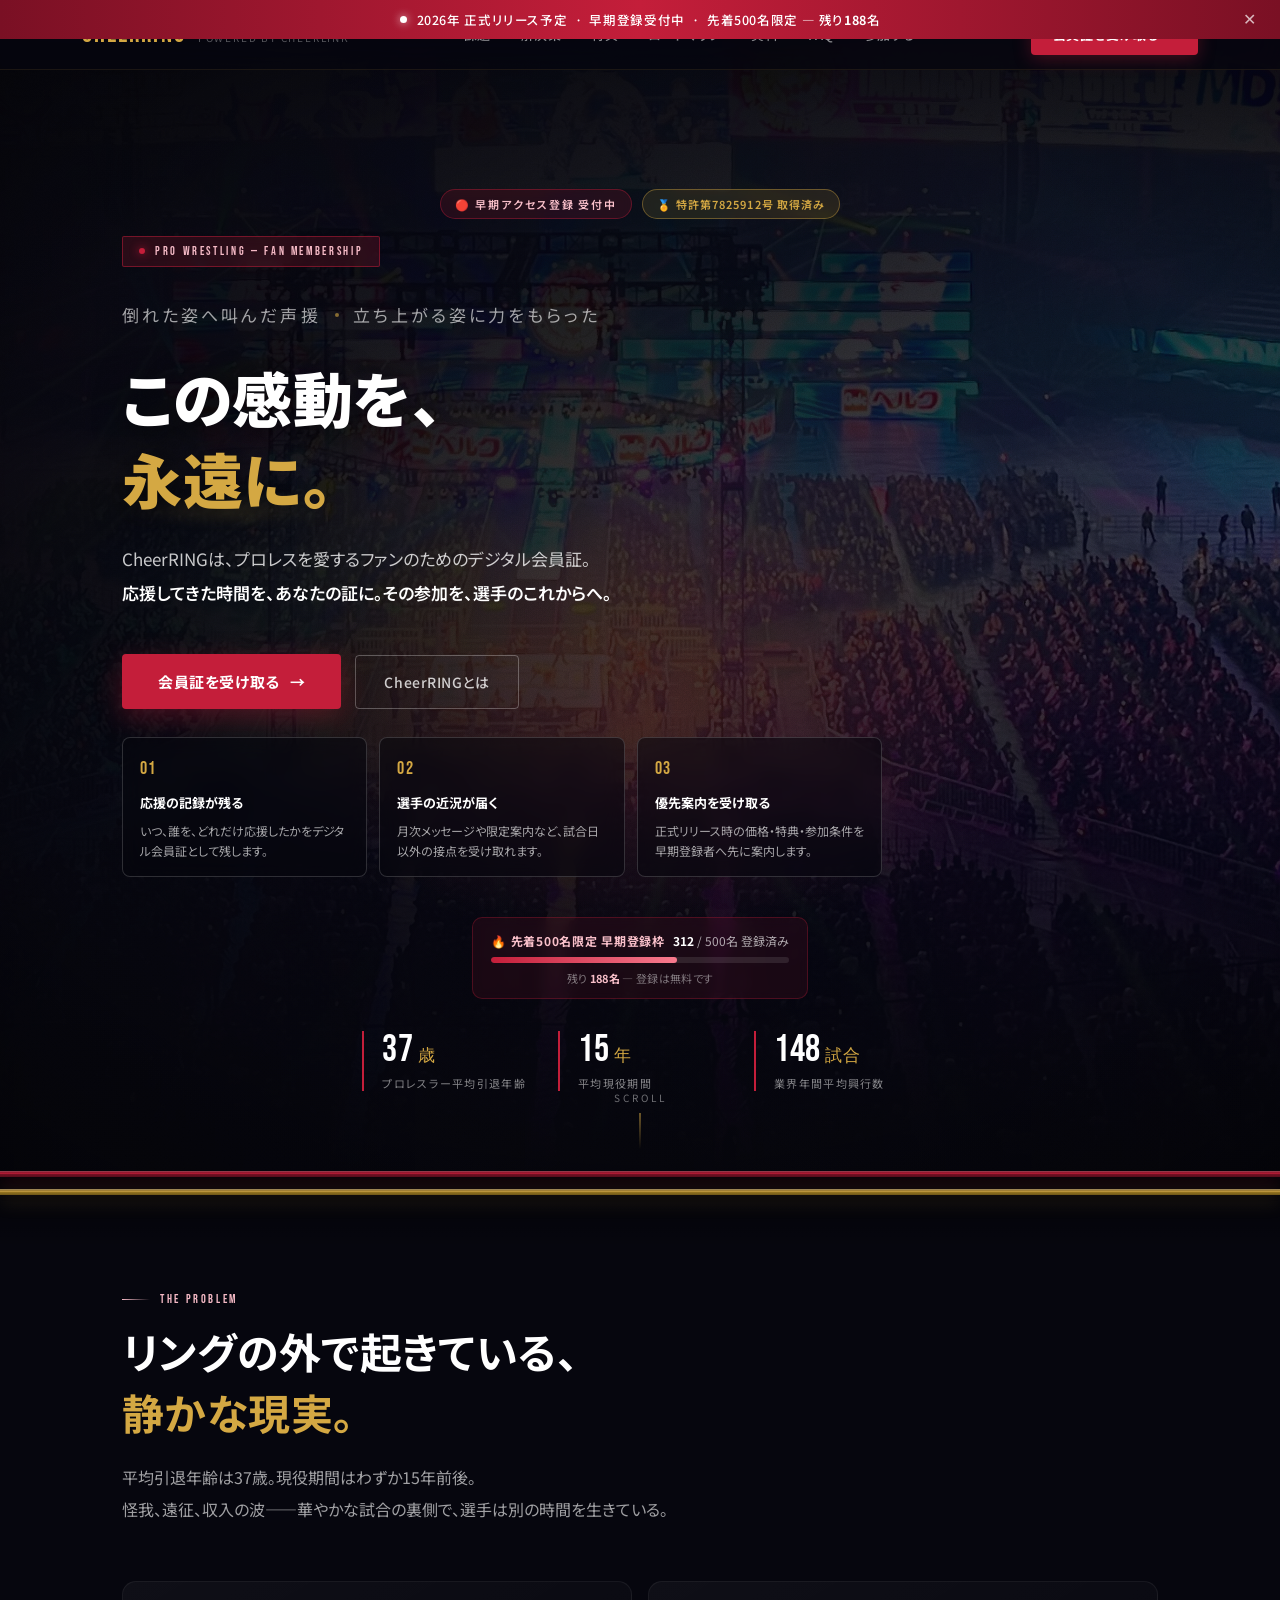
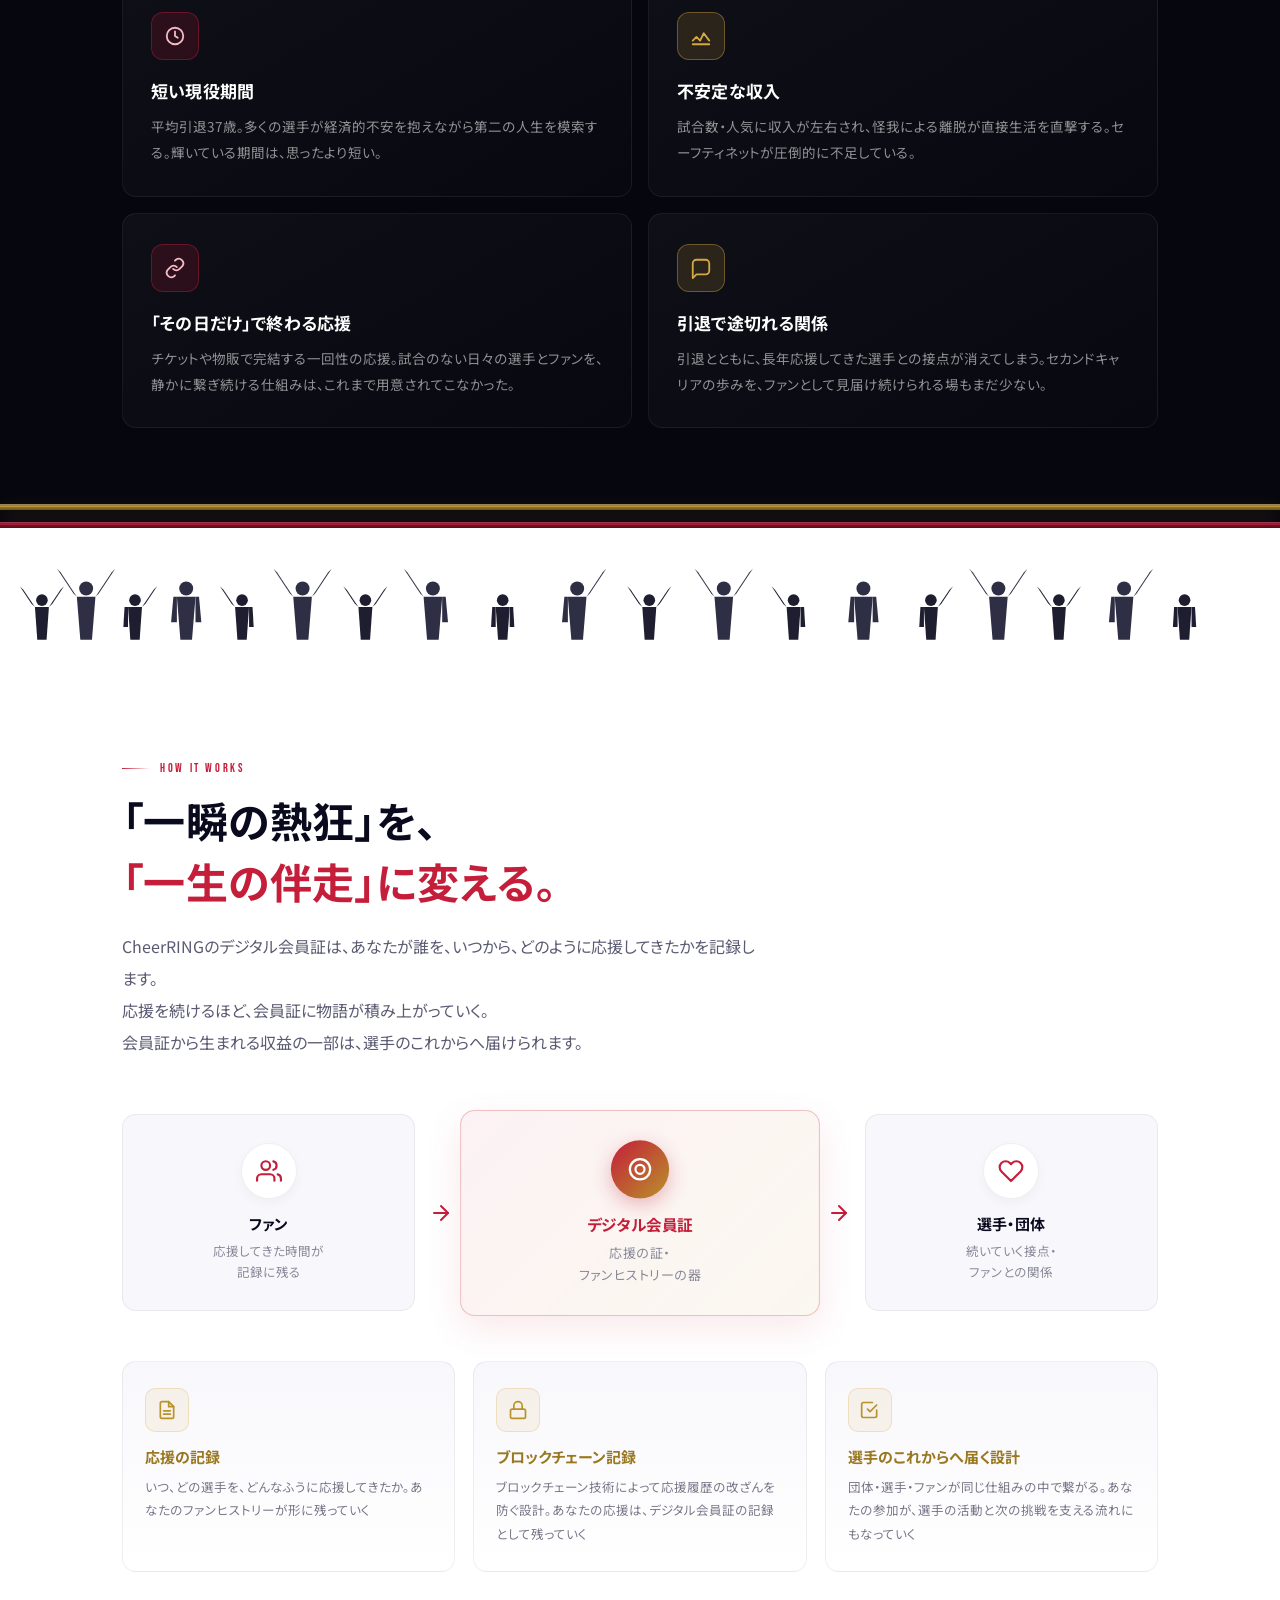
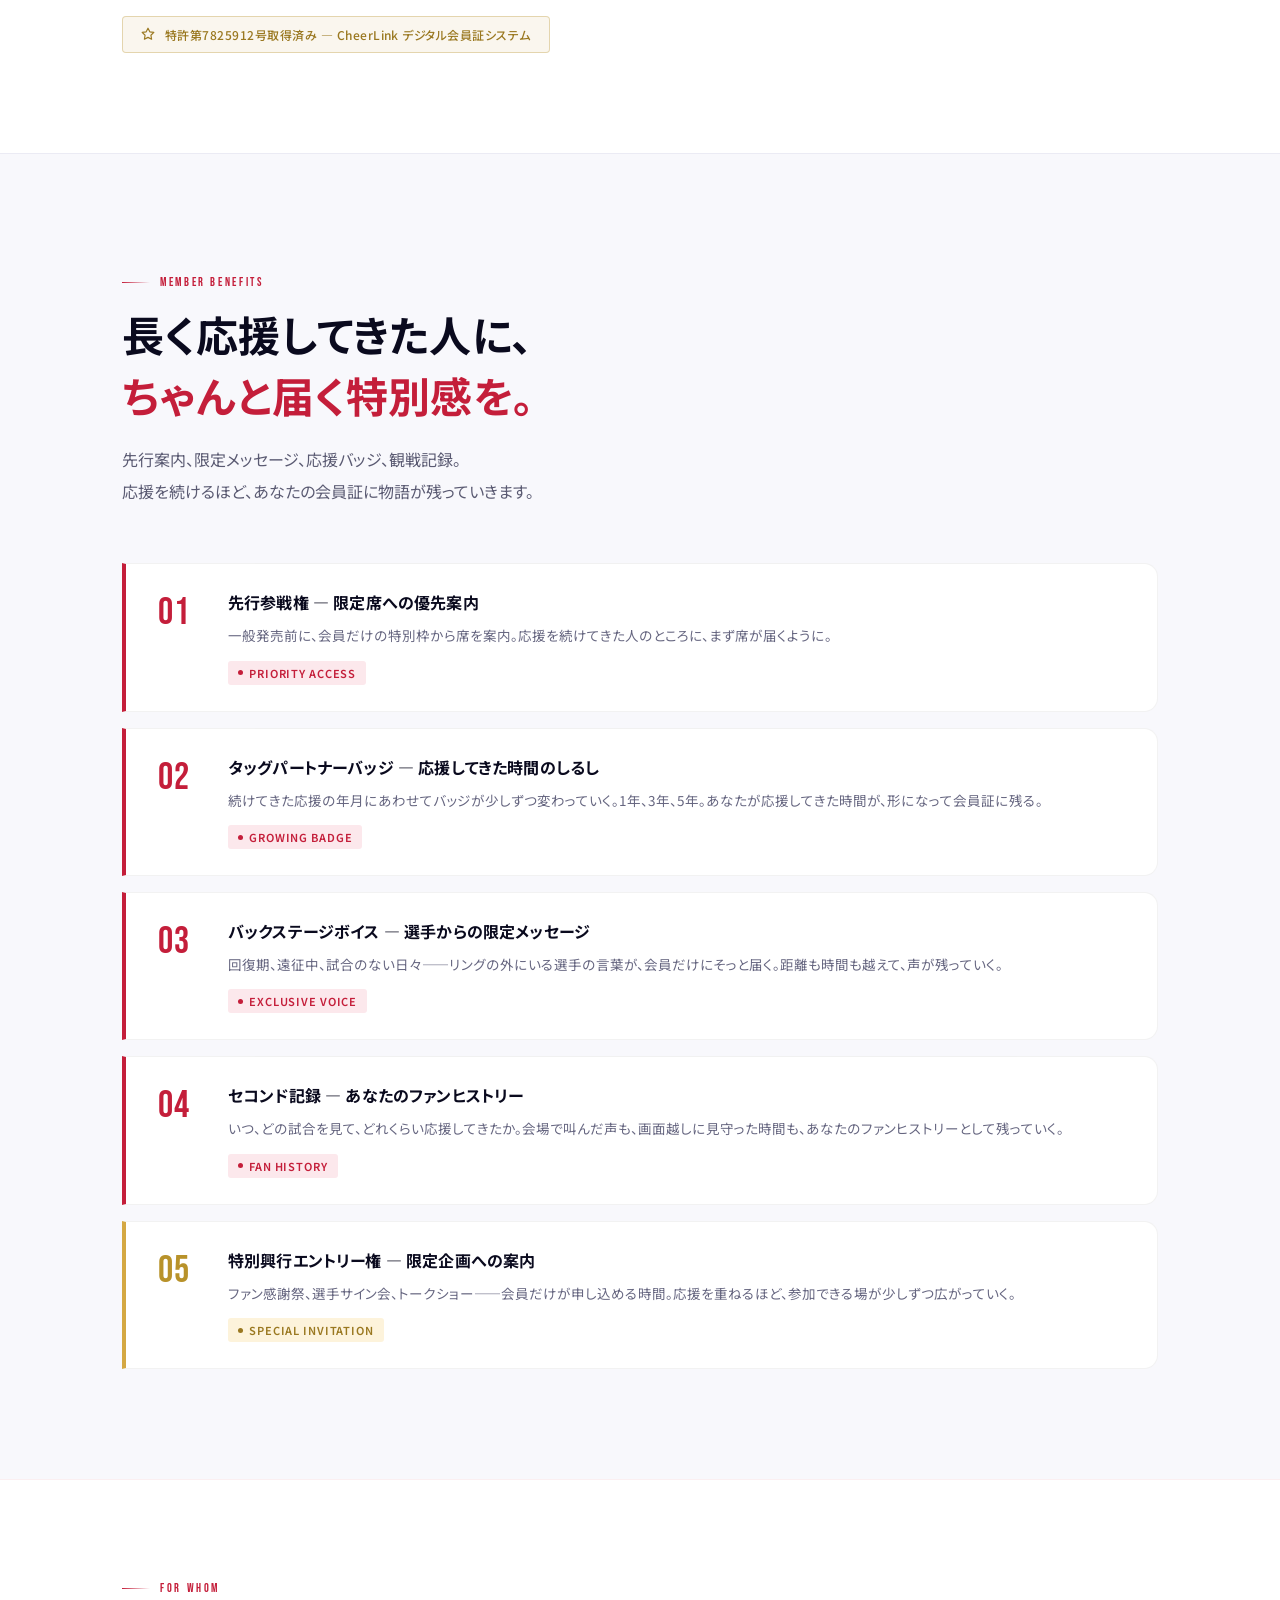
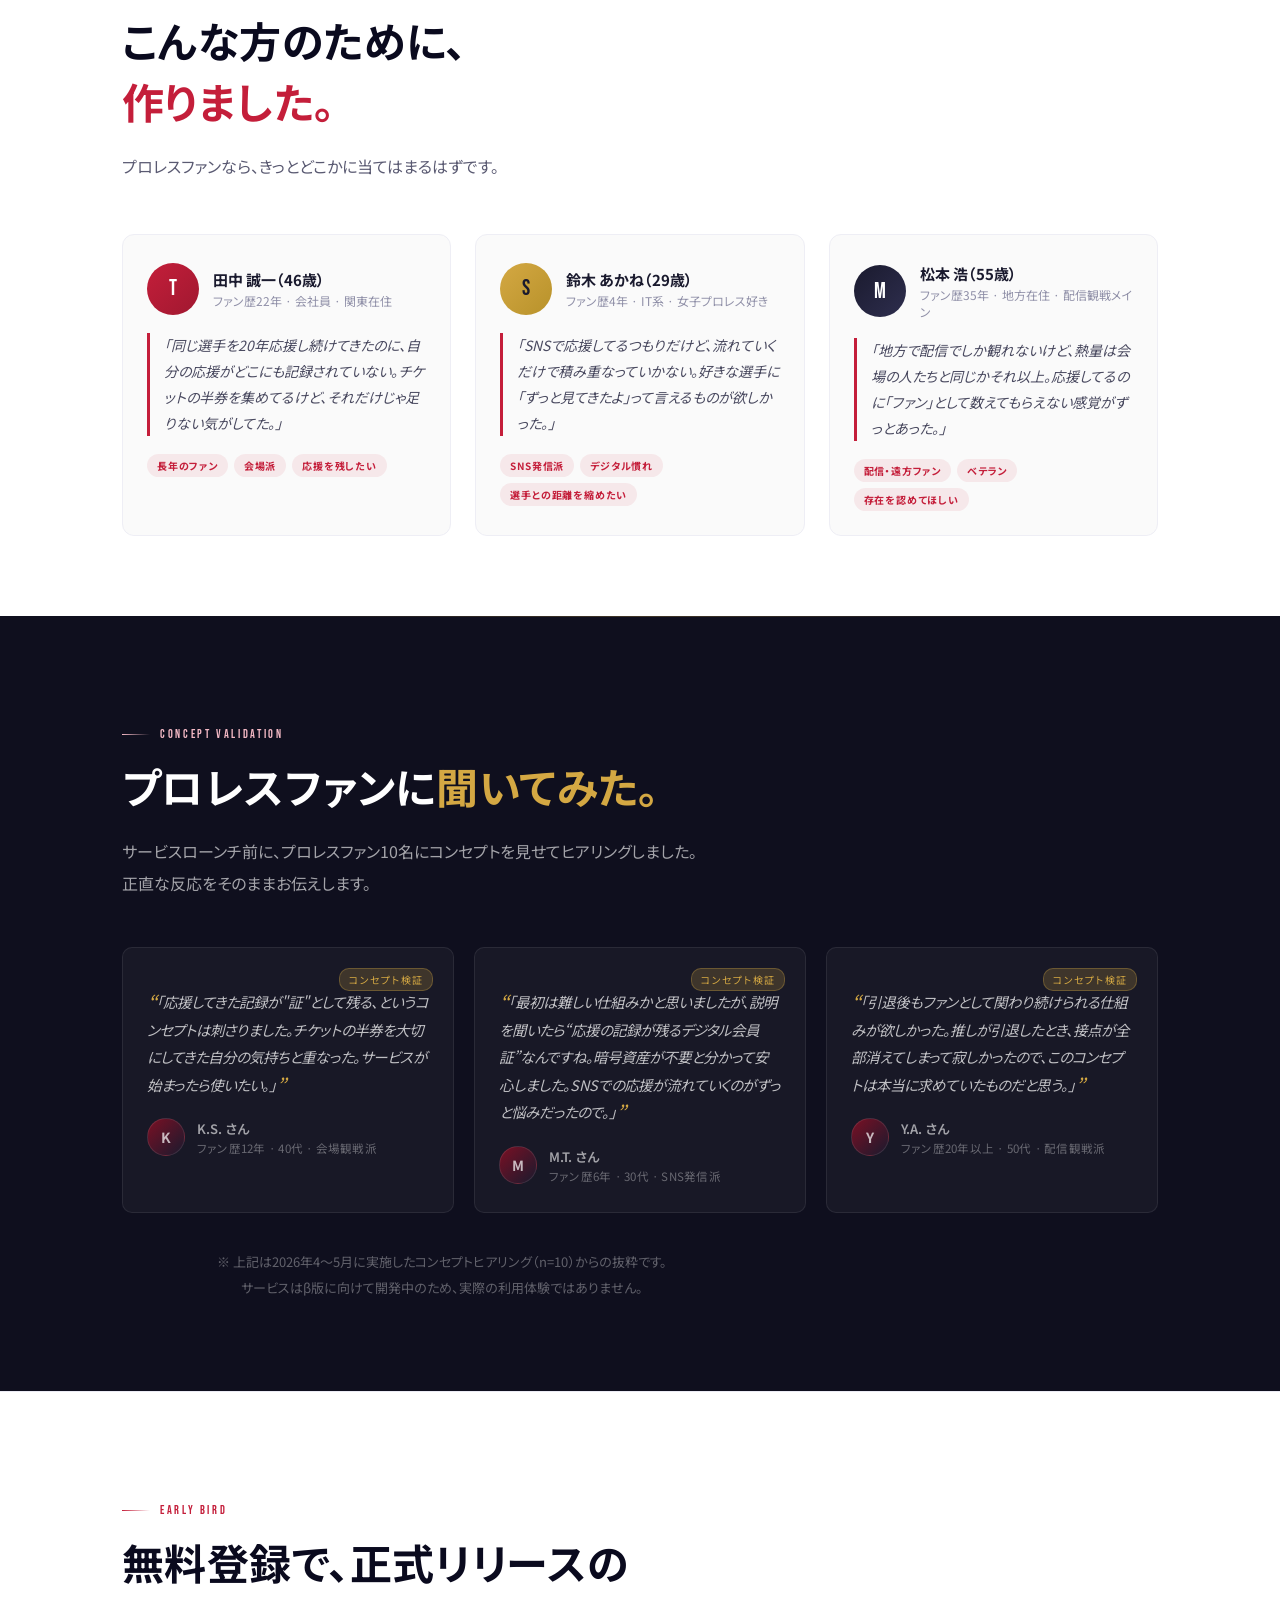
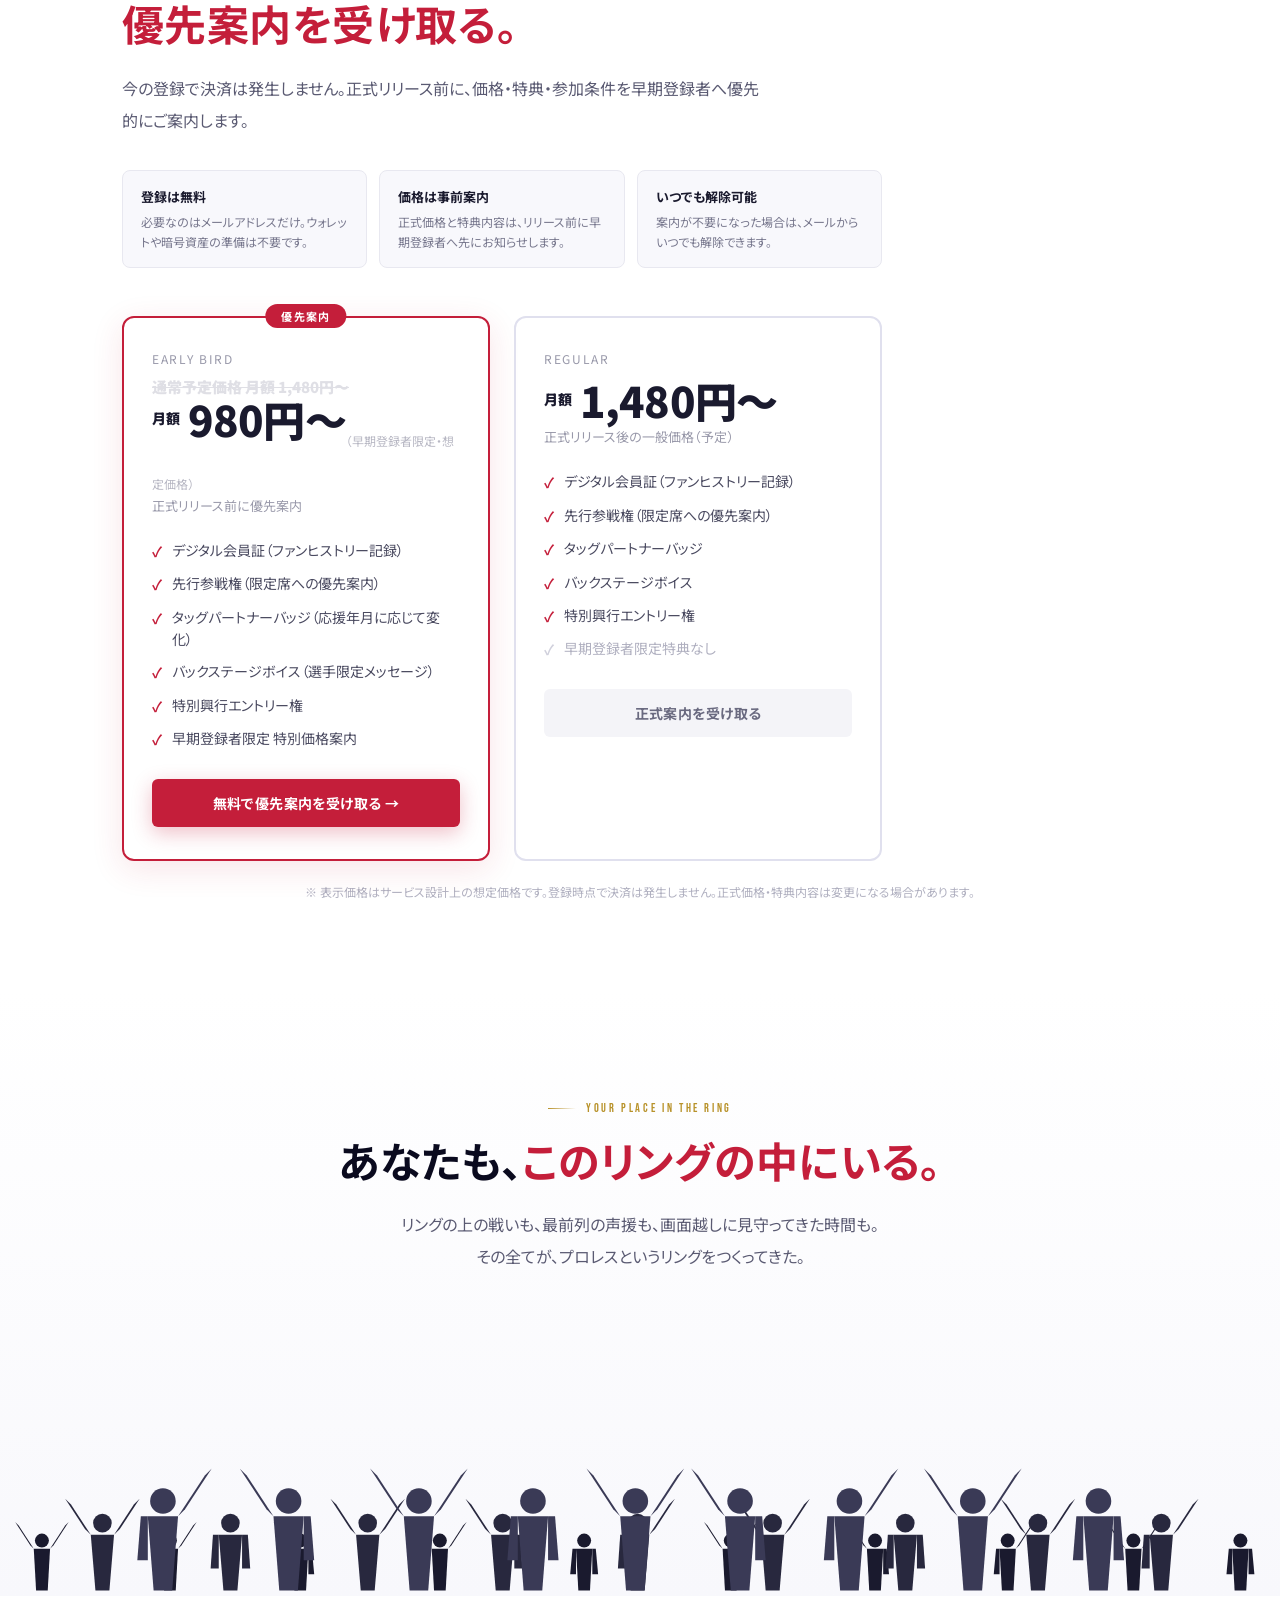
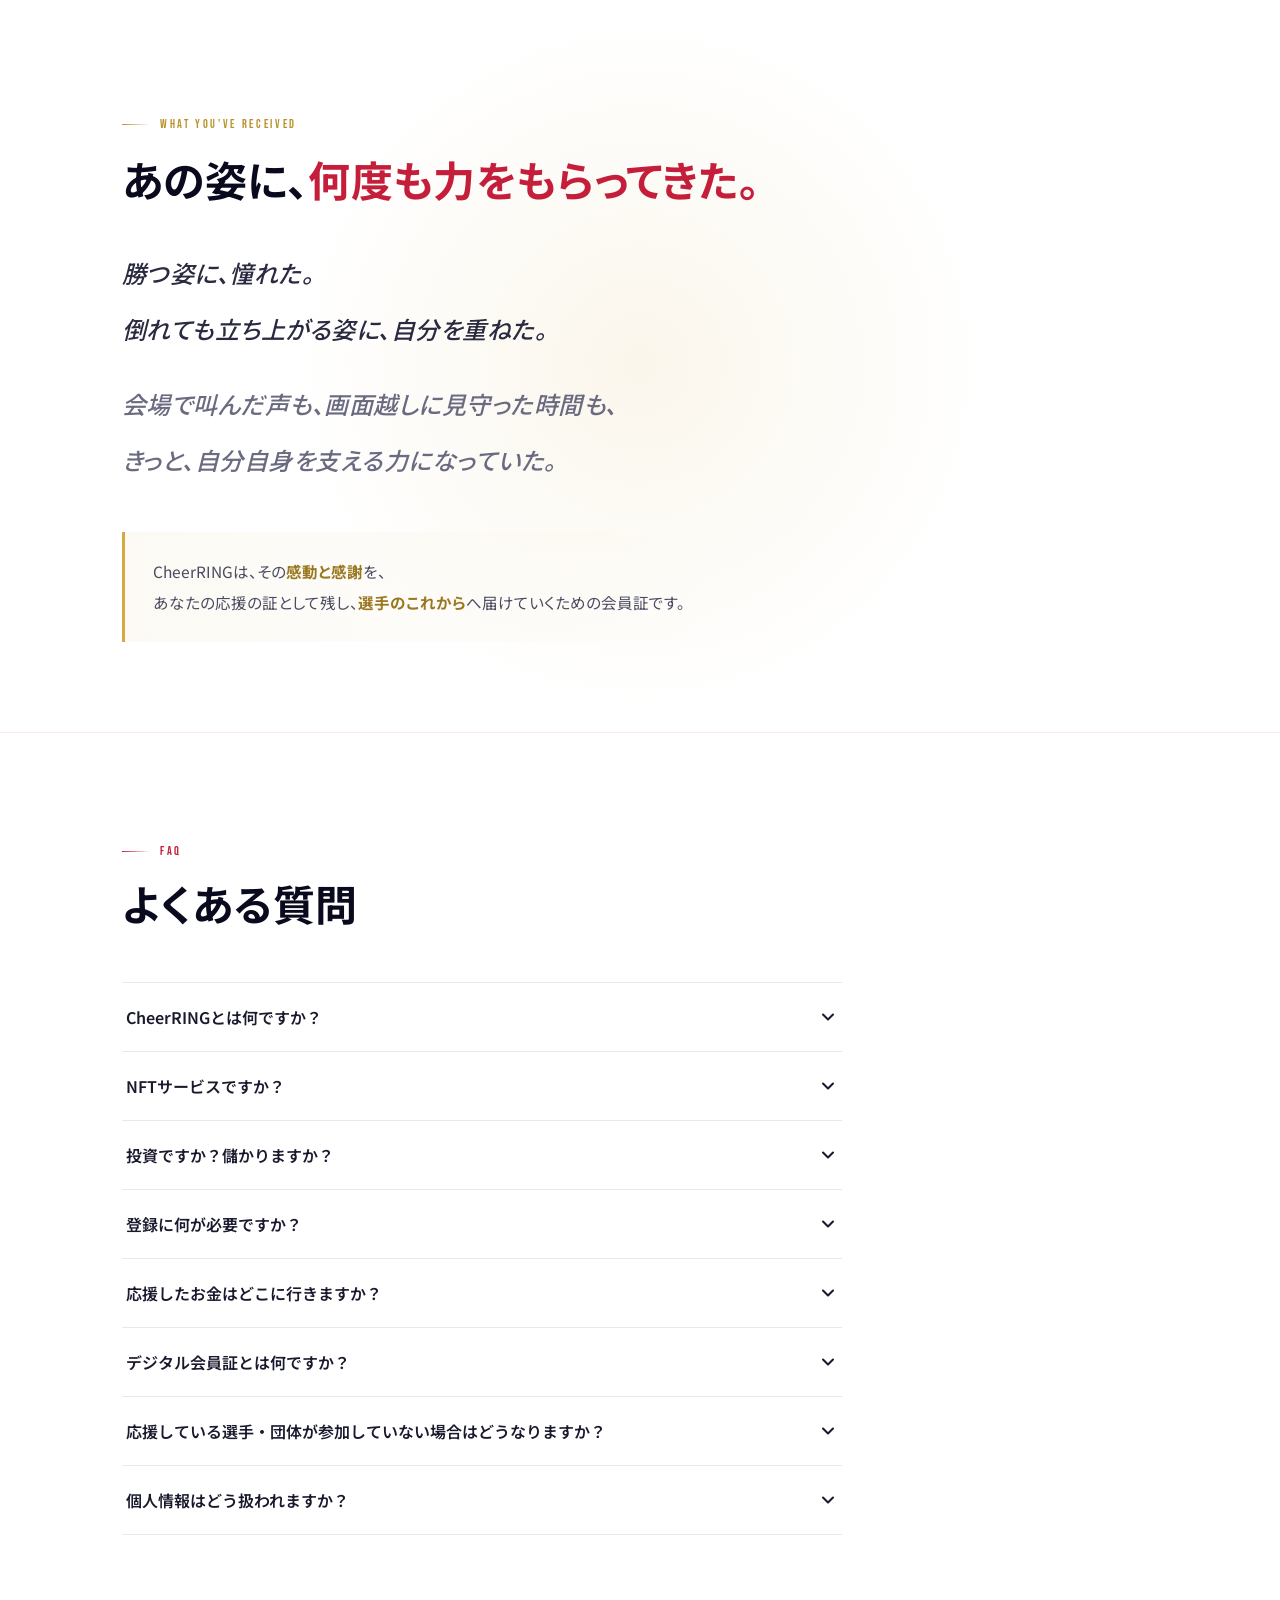
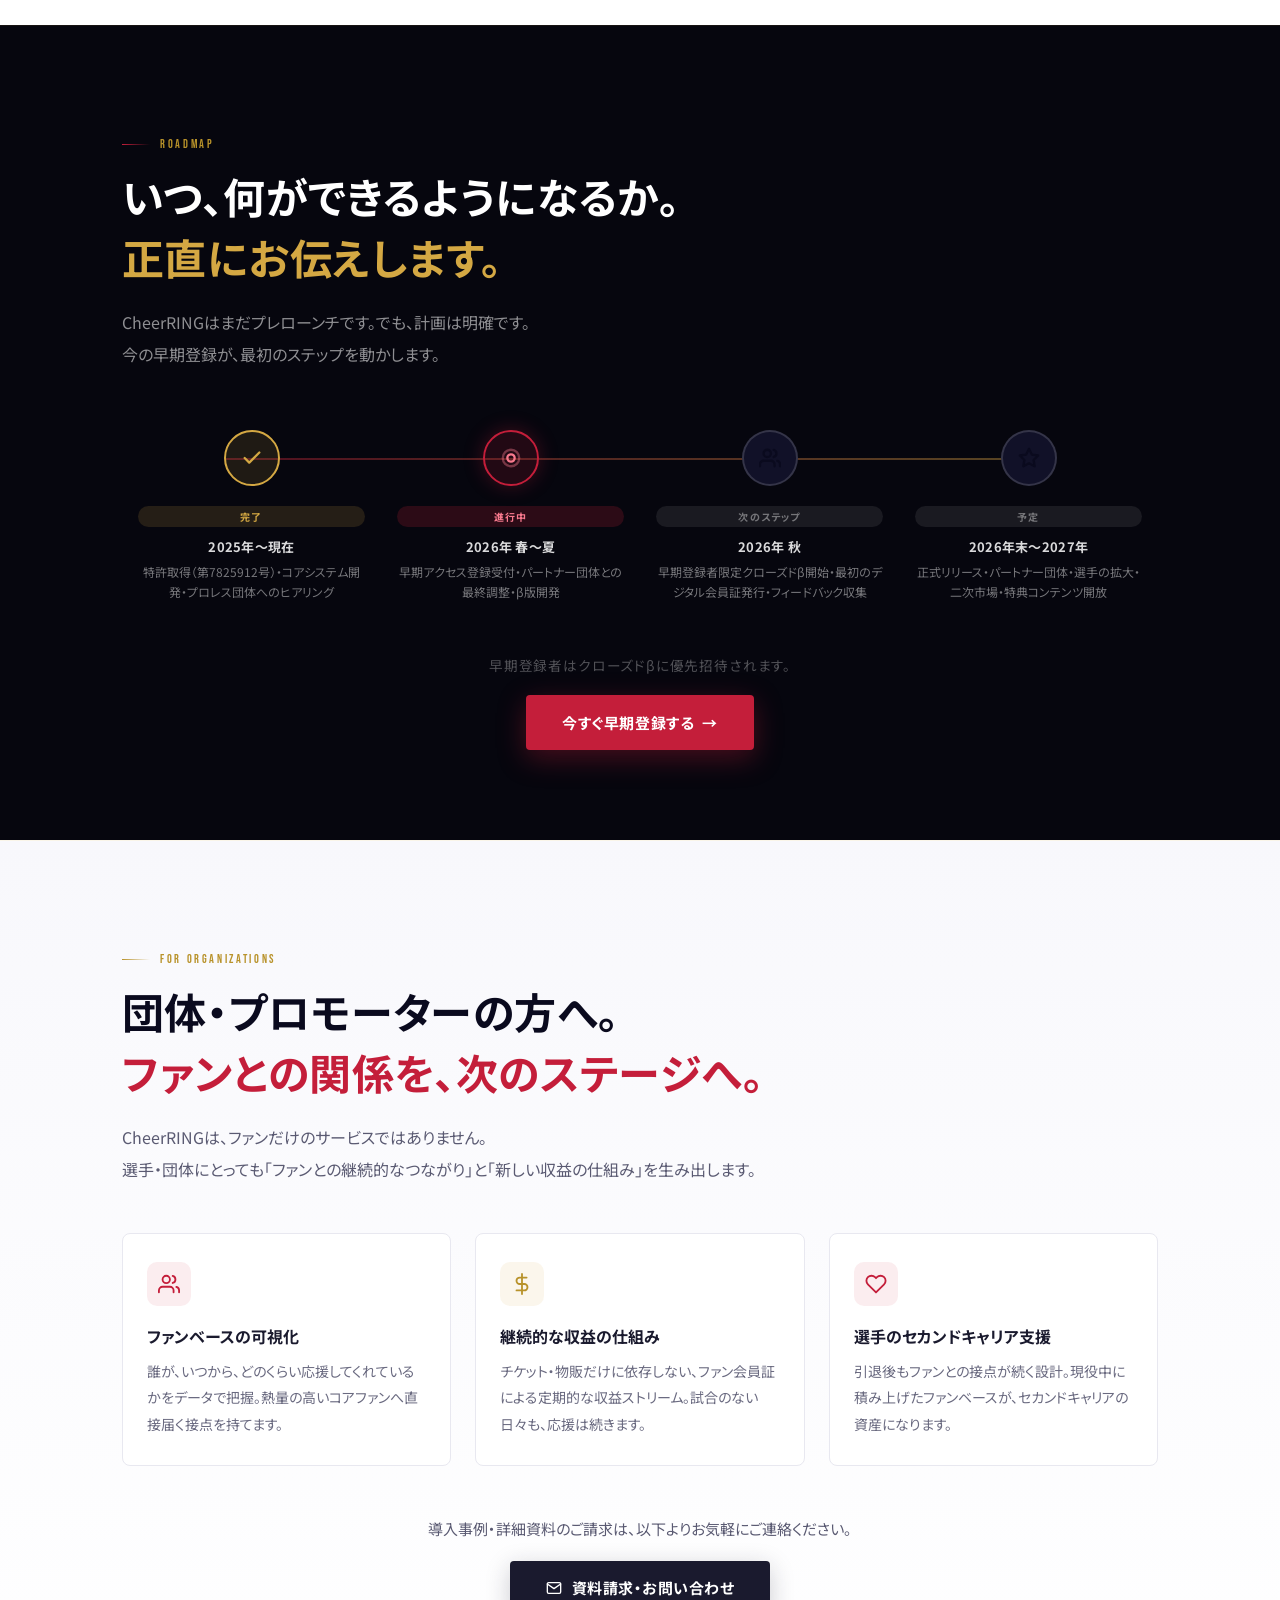
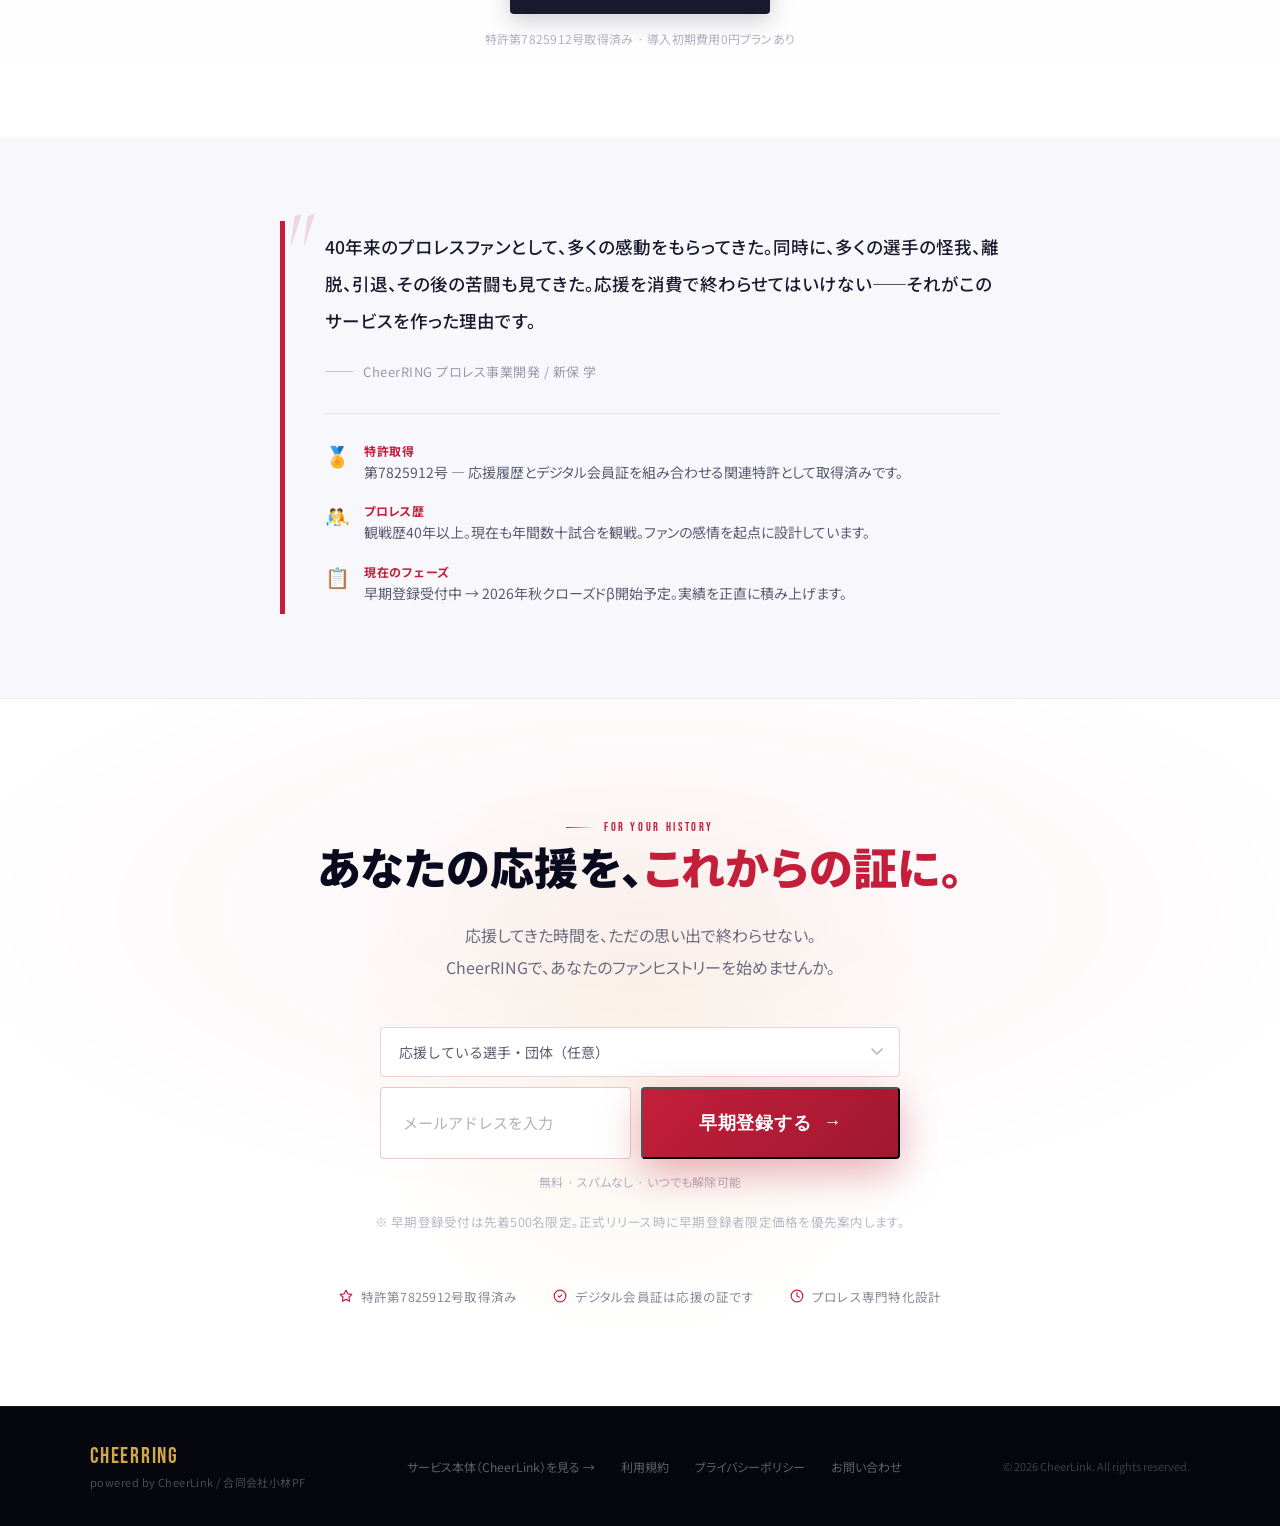
==== commit fbd29762: "chore: publish CheerRING site structure" ====
--- a/index.html
+++ b/index.html
@@ -3,33 +3,33 @@
 <head>
   <meta charset="UTF-8">
   <meta name="viewport" content="width=device-width, initial-scale=1.0">
-  <title>CheerRing — この感動を、永遠に。</title>
-  <meta name="description" content="CheerRingは、プロレスファンのためのデジタル会員証。応援してきた時間を証として残し、選手のこれからへ届ける。特許取得済み。早期登録無料・先着500名限定。2026年秋クローズドβ開始予定。">
-  <meta property="og:title" content="CheerRing — この感動を、永遠に。">
+  <title>CheerRING — この感動を、永遠に。</title>
+  <meta name="description" content="CheerRINGは、プロレスファンのためのデジタル会員証。応援してきた時間を証として残し、選手のこれからへ届ける。特許取得済み。早期登録無料・先着500名限定。2026年秋クローズドβ開始予定。">
+  <meta property="og:title" content="CheerRING — この感動を、永遠に。">
   <meta property="og:description" content="プロレスファンのためのデジタル会員証。応援してきた時間を証として残す。特許第7825912号取得済み。先着500名限定・早期登録無料。">
   <meta property="og:type" content="website">
   <meta property="og:url" content="https://manabu619.github.io/cheerring/">
-  <meta property="og:image" content="https://manabu619.github.io/cheerring/hero_bg2.png">
+  <meta property="og:image" content="https://manabu619.github.io/cheerring/assets/images/hero_bg2.png">
   <meta property="og:image:width" content="1200">
   <meta property="og:image:height" content="630">
   <meta name="twitter:card" content="summary_large_image">
-  <meta name="twitter:title" content="CheerRing — この感動を、永遠に。">
+  <meta name="twitter:title" content="CheerRING — この感動を、永遠に。">
   <meta name="twitter:description" content="プロレスファンのためのデジタル会員証。応援してきた時間を証として残す。特許取得済み・先着500名限定・無料登録。">
-  <meta name="twitter:image" content="https://manabu619.github.io/cheerring/hero_bg2.png">
+  <meta name="twitter:image" content="https://manabu619.github.io/cheerring/assets/images/hero_bg2.png">
   <link rel="canonical" href="https://manabu619.github.io/cheerring/">
   <link rel="manifest" href="manifest.json">
   <link rel="icon" type="image/svg+xml" href="data:image/svg+xml,<svg xmlns='http://www.w3.org/2000/svg' viewBox='0 0 32 32'><rect width='32' height='32' rx='6' fill='%23c41e3a'/><text x='16' y='24' text-anchor='middle' font-size='22' font-family='serif' fill='%23d4a843'>C</text></svg>">
   <meta name="theme-color" content="#c41e3a">
   <meta name="apple-mobile-web-app-capable" content="yes">
   <meta name="apple-mobile-web-app-status-bar-style" content="black-translucent">
-  <meta name="apple-mobile-web-app-title" content="CheerRing">
+  <meta name="apple-mobile-web-app-title" content="CheerRING">
   <script type="application/ld+json">
   {
     "@context": "https://schema.org",
     "@graph": [
       {
         "@type": "Organization",
-        "name": "CheerRing",
+        "name": "CheerRING",
         "url": "https://manabu619.github.io/cheerring/",
         "description": "プロレスを愛するファンのためのデジタル会員証サービス",
         "founder": { "@type": "Person", "name": "新保学" },
@@ -40,10 +40,10 @@
         "mainEntity": [
           {
             "@type": "Question",
-            "name": "CheerRingとは何ですか？",
+            "name": "CheerRINGとは何ですか？",
             "acceptedAnswer": {
               "@type": "Answer",
-              "text": "CheerRingは、ファンがいつ、誰を、どれだけ応援したかをデジタル会員証として記録し、その応援金額を選手または団体へ届ける仕組みです。"
+              "text": "CheerRINGは、ファンがいつ、誰を、どれだけ応援したかをデジタル会員証として記録し、その応援金額を選手または団体へ届ける仕組みです。"
             }
           },
           {
@@ -112,7 +112,7 @@
   <link href="https://fonts.googleapis.com/css2?family=Noto+Sans+JP:wght@300;400;500;600;700;900&family=Bebas+Neue&family=Cormorant+Garamond:ital,wght@1,500;1,600&display=swap" rel="stylesheet">
   <style>
     /* ========================================================
-       CheerRing — Pro Wrestling Fan Support Platform
+       CheerRING — Pro Wrestling Fan Support Platform
        Design System v2.0 (visual rebuild)
        ======================================================== */
 
@@ -341,7 +341,7 @@
     }
     .hero-bg {
       position: absolute; inset: 0;
-      background-image: url('./hero_bg2.webp');
+      background-image: url('./assets/images/hero_bg2.webp');
       background-size: cover; background-position: center 38%;
       transform: scale(1.05);
       animation: heroZoom 22s ease-in-out infinite alternate;
@@ -1750,7 +1750,7 @@
   <nav id="nav" aria-label="メインナビゲーション">
     <div class="nav-inner">
       <div class="nav-logo-wrap">
-        <a href="#main-content" class="nav-logo" aria-label="CheerRing トップへ">CheerRing</a>
+        <a href="#main-content" class="nav-logo" aria-label="CheerRING トップへ">CheerRING</a>
         <div class="nav-tag">powered by CheerLink</div>
       </div>
       <div class="nav-links">
@@ -1758,7 +1758,7 @@
         <a href="#solution">解決策</a>
         <a href="#benefits">特典</a>
         <a href="#roadmap">ロードマップ</a>
-        <a href="proposal.html">資料</a>
+        <a href="html/proposal.html">資料</a>
         <a href="#faq">FAQ</a>
         <a href="#cta">参加する</a>
       </div>
@@ -1790,7 +1790,7 @@
         <em>永遠に。</em>
       </h1>
       <p class="hero-sub reveal delay-3">
-        CheerRingは、プロレスを愛するファンのためのデジタル会員証。<br>
+        CheerRINGは、プロレスを愛するファンのためのデジタル会員証。<br>
         <strong>応援してきた時間を、あなたの証に。その参加を、選手のこれからへ。</strong>
       </p>
       <div class="hero-btns reveal delay-4">
@@ -1798,7 +1798,7 @@
           会員証を受け取る
           <span class="arrow">→</span>
         </a>
-        <a href="#solution" class="btn-ghost">CheerRingとは</a>
+        <a href="#solution" class="btn-ghost">CheerRINGとは</a>
       </div>
       <div class="hero-proof-strip reveal delay-5" aria-label="登録後に受け取れるもの">
         <div class="hero-proof-item">
@@ -1914,7 +1914,7 @@
         「一瞬の熱狂」を、<br><em>「一生の伴走」に変える。</em>
       </h2>
       <p class="section-body reveal delay-2">
-        CheerRingのデジタル会員証は、あなたが誰を、いつから、どのように応援してきたかを記録します。<br>
+        CheerRINGのデジタル会員証は、あなたが誰を、いつから、どのように応援してきたかを記録します。<br>
         応援を続けるほど、会員証に物語が積み上がっていく。<br>
         会員証から生まれる収益の一部は、選手のこれからへ届けられます。
       </p>
@@ -1961,7 +1961,7 @@
           <div class="pillar-icon">
             <svg viewBox="0 0 24 24" fill="none" stroke="currentColor" stroke-width="2" stroke-linecap="round" stroke-linejoin="round"><rect x="3" y="11" width="18" height="11" rx="2"/><path d="M7 11V7a5 5 0 0 1 10 0v4"/></svg>
           </div>
-          <div class="pillar-title">ブロックチェーン保証</div>
+          <div class="pillar-title">ブロックチェーン記録</div>
           <div class="pillar-body">ブロックチェーン技術によって応援履歴の改ざんを防ぐ設計。あなたの応援は、デジタル会員証の記録として残っていく</div>
         </div>
         <div class="pillar reveal delay-2">
@@ -2240,7 +2240,7 @@
         <p class="echo-line muted reveal delay-5">きっと、自分自身を支える力になっていた。</p>
       </div>
       <p class="echo-close reveal delay-5">
-        CheerRingは、その<strong>感動と感謝</strong>を、<br>
+        CheerRINGは、その<strong>感動と感謝</strong>を、<br>
         あなたの応援の証として残し、<strong>選手のこれから</strong>へ届けていくための会員証です。
       </p>
     </div>
@@ -2255,11 +2255,11 @@
       <div class="faq-list">
         <div class="faq-item reveal">
           <button class="faq-q" aria-expanded="false">
-            <span>CheerRingとは何ですか？</span>
+            <span>CheerRINGとは何ですか？</span>
             <svg class="faq-arrow" viewBox="0 0 24 24" fill="none" stroke="currentColor" stroke-width="2.5" stroke-linecap="round" stroke-linejoin="round" width="20" height="20"><polyline points="6,9 12,15 18,9"/></svg>
           </button>
           <div class="faq-a">
-            <p>CheerRingは、ファンが「いつ・誰を・どれだけ応援したか」をデジタル会員証として記録し、その応援金額を選手または団体へ届ける仕組みです。</p>
+            <p>CheerRINGは、ファンが「いつ・誰を・どれだけ応援したか」をデジタル会員証として記録し、その応援金額を選手または団体へ届ける仕組みです。</p>
           </div>
         </div>
 
@@ -2309,7 +2309,7 @@
             <svg class="faq-arrow" viewBox="0 0 24 24" fill="none" stroke="currentColor" stroke-width="2.5" stroke-linecap="round" stroke-linejoin="round" width="20" height="20"><polyline points="6,9 12,15 18,9"/></svg>
           </button>
           <div class="faq-a">
-            <p>デジタル会員証は、あなたがいつ、誰を、どれだけ応援したかを記録する「応援の証」です。選手名・応援日・応援回数などが記録され、CheerRing内で確認できる設計です。</p>
+            <p>デジタル会員証は、あなたがいつ、誰を、どれだけ応援したかを記録する「応援の証」です。選手名・応援日・応援回数などが記録され、CheerRING内で確認できる設計です。</p>
           </div>
         </div>
 
@@ -2342,7 +2342,7 @@
       <div class="eyebrow reveal" style="color:var(--gold-dark)">ROADMAP</div>
       <h2 class="section-h2 reveal delay-1">いつ、何ができるようになるか。<br><em>正直にお伝えします。</em></h2>
       <p class="section-body reveal delay-2">
-        CheerRingはまだプレローンチです。でも、計画は明確です。<br>
+        CheerRINGはまだプレローンチです。でも、計画は明確です。<br>
         今の早期登録が、最初のステップを動かします。
       </p>
 
@@ -2405,7 +2405,7 @@
       <div class="eyebrow gold reveal">FOR ORGANIZATIONS</div>
       <h2 class="section-h2 reveal delay-1">団体・プロモーターの方へ。<br><em>ファンとの関係を、次のステージへ。</em></h2>
       <p class="section-body reveal delay-2">
-        CheerRingは、ファンだけのサービスではありません。<br>
+        CheerRINGは、ファンだけのサービスではありません。<br>
         選手・団体にとっても「ファンとの継続的なつながり」と「新しい収益の仕組み」を生み出します。
       </p>
 
@@ -2435,7 +2435,7 @@
 
       <div class="org-cta reveal delay-3">
         <p class="org-cta-text">導入事例・詳細資料のご請求は、以下よりお気軽にご連絡ください。</p>
-        <a href="mailto:info@cheerlink.jp?subject=CheerRing導入検討" class="btn-org">
+        <a href="mailto:info@cheerlink.jp?subject=CheerRING導入検討" class="btn-org">
           <svg viewBox="0 0 24 24" fill="none" stroke="currentColor" stroke-width="2" stroke-linecap="round" stroke-linejoin="round" width="16" height="16"><path d="M4 4h16c1.1 0 2 .9 2 2v12c0 1.1-.9 2-2 2H4c-1.1 0-2-.9-2-2V6c0-1.1.9-2 2-2z"/><polyline points="22,6 12,13 2,6"/></svg>
           資料請求・お問い合わせ
         </a>
@@ -2452,7 +2452,7 @@
         <p class="quote-text">
           40年来のプロレスファンとして、多くの感動をもらってきた。同時に、多くの選手の怪我、離脱、引退、その後の苦闘も見てきた。応援を消費で終わらせてはいけない——それがこのサービスを作った理由です。
         </p>
-        <div class="quote-attr">CheerRing プロレス事業開発 / 新保 学</div>
+        <div class="quote-attr">CheerRING プロレス事業開発 / 新保 学</div>
 
         <div class="founder-facts reveal delay-2">
           <div class="founder-fact-item">
@@ -2489,7 +2489,7 @@
       <h2 class="cta-h2 reveal delay-1">あなたの応援を、<em>これからの証に。</em></h2>
       <p class="cta-sub reveal delay-2">
         応援してきた時間を、ただの思い出で終わらせない。<br>
-        CheerRingで、あなたのファンヒストリーを始めませんか。
+        CheerRINGで、あなたのファンヒストリーを始めませんか。
       </p>
 
       <!-- Countdown to beta launch (Oct 1, 2026) -->
@@ -2541,11 +2541,11 @@
                 ご登録ありがとうございます！正式リリース時に優先案内をお届けします。
               </div>
               <div class="share-btns">
-                <a href="https://twitter.com/intent/tweet?text=%E3%83%97%E3%83%AD%E3%83%AC%E3%82%B9%E3%81%AE%E5%BF%9C%E6%8F%B4%E3%82%92%E8%A8%98%E9%8C%B2%E3%81%99%E3%82%8B%E3%83%87%E3%82%B8%E3%82%BF%E3%83%AB%E4%BC%9A%E5%93%A1%E8%A8%BC%E3%80%8CCheerRing%E3%80%8D%E3%81%AB%E6%97%A9%E6%9C%9F%E7%99%BB%E9%8C%B2%E3%81%97%E3%81%9F%EF%BC%81%E5%BF%9C%E6%8F%B4%E3%81%97%E3%81%A6%E3%81%8D%E3%81%9F%E6%99%82%E9%96%93%E3%82%92%E3%80%81%E5%BD%A2%E3%81%AB%E3%81%97%E3%81%A6%E3%81%8F%E3%82%8C%E3%82%8B%E3%82%B5%E3%83%BC%E3%83%93%E3%82%B9%E3%80%82%20%23CheerRing%20%23%E3%83%97%E3%83%AD%E3%83%AC%E3%82%B9&url=https%3A%2F%2Fmanabu619.github.io%2Fcheerring%2F" target="_blank" rel="noopener" class="btn-share-x">
+                <a href="https://twitter.com/intent/tweet?text=%E3%83%97%E3%83%AD%E3%83%AC%E3%82%B9%E3%81%AE%E5%BF%9C%E6%8F%B4%E3%82%92%E8%A8%98%E9%8C%B2%E3%81%99%E3%82%8B%E3%83%87%E3%82%B8%E3%82%BF%E3%83%AB%E4%BC%9A%E5%93%A1%E8%A8%BC%E3%80%8CCheerRING%E3%80%8D%E3%81%AB%E6%97%A9%E6%9C%9F%E7%99%BB%E9%8C%B2%E3%81%97%E3%81%9F%EF%BC%81%E5%BF%9C%E6%8F%B4%E3%81%97%E3%81%A6%E3%81%8D%E3%81%9F%E6%99%82%E9%96%93%E3%82%92%E3%80%81%E5%BD%A2%E3%81%AB%E3%81%97%E3%81%A6%E3%81%8F%E3%82%8C%E3%82%8B%E3%82%B5%E3%83%BC%E3%83%93%E3%82%B9%E3%80%82%20%23CheerRING%20%23%E3%83%97%E3%83%AD%E3%83%AC%E3%82%B9&url=https%3A%2F%2Fmanabu619.github.io%2Fcheerring%2F" target="_blank" rel="noopener" class="btn-share-x">
                   <svg viewBox="0 0 24 24" width="14" height="14" fill="currentColor"><path d="M18.244 2.25h3.308l-7.227 8.26 8.502 11.24H16.17l-4.714-6.231-5.401 6.231H2.744l7.737-8.843L1.958 2.25h6.826l4.272 5.644L18.244 2.25zm-1.161 17.52h1.833L7.084 4.126H5.117L17.083 19.77z"/></svg>
                   X(Twitter)でシェア
                 </a>
-                <a href="https://line.me/R/msg/text/?%E3%83%97%E3%83%AD%E3%83%AC%E3%82%B9%E3%81%AE%E5%BF%9C%E6%8F%B4%E3%82%92%E8%A8%98%E9%8C%B2%E3%81%99%E3%82%8B%E3%83%87%E3%82%B8%E3%82%BF%E3%83%AB%E4%BC%9A%E5%93%A1%E8%A8%BC%E3%80%8CCheerRing%E3%80%8D%E3%81%AB%E6%97%A9%E6%9C%9F%E7%99%BB%E9%8C%B2%E3%81%97%E3%81%9F%EF%BC%81%20https%3A%2F%2Fmanabu619.github.io%2Fcheerring%2F" target="_blank" rel="noopener" class="btn-share-line">
+                <a href="https://line.me/R/msg/text/?%E3%83%97%E3%83%AD%E3%83%AC%E3%82%B9%E3%81%AE%E5%BF%9C%E6%8F%B4%E3%82%92%E8%A8%98%E9%8C%B2%E3%81%99%E3%82%8B%E3%83%87%E3%82%B8%E3%82%BF%E3%83%AB%E4%BC%9A%E5%93%A1%E8%A8%BC%E3%80%8CCheerRING%E3%80%8D%E3%81%AB%E6%97%A9%E6%9C%9F%E7%99%BB%E9%8C%B2%E3%81%97%E3%81%9F%EF%BC%81%20https%3A%2F%2Fmanabu619.github.io%2Fcheerring%2F" target="_blank" rel="noopener" class="btn-share-line">
                   <svg viewBox="0 0 24 24" width="16" height="16" fill="currentColor"><path d="M12 2C6.48 2 2 5.96 2 10.8c0 2.84 1.55 5.37 3.97 7.03L5 21l3.23-1.63c1.17.33 2.44.51 3.77.51 5.52 0 10-3.96 10-8.8C22 5.96 17.52 2 12 2zm5.63 11.71l-1.52-1.14c-.18-.13-.42-.12-.59.04l-.87.87c-.16.16-.4.18-.59.06-.57-.37-1.16-.82-1.65-1.31-.48-.48-.94-1.07-1.31-1.65-.12-.19-.1-.43.06-.59l.87-.87c.16-.17.17-.41.04-.59L10.93 7c-.15-.2-.42-.24-.61-.09l-.94.78c-.29.24-.46.59-.47.96-.02.67.18 2.06 1.87 3.75 1.69 1.69 3.08 1.89 3.75 1.87.37-.01.72-.18.96-.47l.78-.94c.15-.19.11-.46-.09-.61l-.55-.54z"/></svg>
                   LINEでシェア
                 </a>
@@ -2578,14 +2578,14 @@
   <footer>
     <div class="footer-inner">
       <div>
-        <div class="footer-logo">CheerRing</div>
+        <div class="footer-logo">CheerRING</div>
         <div class="footer-powered">powered by CheerLink / 合同会社小林PF</div>
       </div>
       <div class="footer-links">
         <a href="https://cheerlink-investor-noauth.vercel.app/sports/prowrestling" target="_blank" rel="noopener noreferrer">サービス本体（CheerLink）を見る →</a>
         <a href="#" id="openTouModal" aria-haspopup="dialog">利用規約</a>
         <a href="#" id="openPrivacyModal" aria-haspopup="dialog">プライバシーポリシー</a>
-        <a href="mailto:info@cheerlink.jp?subject=CheerRingへのお問い合わせ">お問い合わせ</a>
+        <a href="mailto:info@cheerlink.jp?subject=CheerRINGへのお問い合わせ">お問い合わせ</a>
       </div>
       <div class="footer-copy">© 2026 CheerLink. All rights reserved.</div>
     </div>
@@ -2596,7 +2596,7 @@
     <div class="legal-modal">
       <button class="legal-close-btn" data-close="touModal" aria-label="閉じる">✕</button>
       <h2 id="touModalTitle">利用規約</h2>
-      <p>本規約は、CheerLink（合同会社小林PF）（以下「当社」）が提供するCheerRingサービス（以下「本サービス」）の利用条件を定めるものです。</p>
+      <p>本規約は、CheerLink（合同会社小林PF）（以下「当社」）が提供するCheerRINGサービス（以下「本サービス」）の利用条件を定めるものです。</p>
 
       <h3>第1条（適用）</h3>
       <p>本規約は、本サービスの利用に関する当社と登録ユーザーとの間の権利義務関係を定めることを目的とし、登録ユーザーと当社との間の本サービスの利用に関わる一切の関係に適用されます。</p>
@@ -2627,7 +2627,7 @@
     <div class="legal-modal">
       <button class="legal-close-btn" data-close="privacyModal" aria-label="閉じる">✕</button>
       <h2 id="privacyModalTitle">プライバシーポリシー</h2>
-      <p>CheerLink（合同会社小林PF）（以下「当社」）は、CheerRingサービスにおける個人情報の取扱いについて、以下のとおりプライバシーポリシー（以下「本ポリシー」）を定めます。</p>
+      <p>CheerLink（合同会社小林PF）（以下「当社」）は、CheerRINGサービスにおける個人情報の取扱いについて、以下のとおりプライバシーポリシー（以下「本ポリシー」）を定めます。</p>
 
       <h3>1. 収集する情報</h3>
       <p>当社は、早期アクセス登録において以下の情報を収集します。①メールアドレス、②応援している選手・団体名（任意）。</p>
@@ -2856,7 +2856,7 @@
        EARLY ACCESS FORM
        ============================================ */
     var CHEERRING_FORMSPREE_ID = 'YOUR_FORM_ID'; // FormspreeのフォームIDを設定すると実送信が有効になります。
-    function trackCheerRingEvent(eventName, params) {
+    function trackCheerRINGEvent(eventName, params) {
       if (window.dataLayer && Array.isArray(window.dataLayer)) {
         window.dataLayer.push(Object.assign({ event: eventName }, params || {}));
       }
@@ -2893,24 +2893,24 @@
           fetch('https://formspree.io/f/' + FORMSPREE_ID, {
             method: 'POST',
             headers: { 'Content-Type': 'application/json', 'Accept': 'application/json' },
-            body: JSON.stringify({ email: email, wrestler: wrestler, source: 'main-cta', _subject: 'CheerRing 早期登録: ' + email })
+            body: JSON.stringify({ email: email, wrestler: wrestler, source: 'main-cta', _subject: 'CheerRING 早期登録: ' + email })
           })
           .then(function(res) {
             if (res.ok) {
-              trackCheerRingEvent('early_access_submit', { source: 'main-cta', wrestler: wrestler || 'not_selected' });
+              trackCheerRINGEvent('early_access_submit', { source: 'main-cta', wrestler: wrestler || 'not_selected' });
               showSuccess();
             }
             else { throw new Error('送信失敗'); }
           })
           .catch(function() {
             // フォールバック: メール起動
-            trackCheerRingEvent('early_access_mailto_fallback', { source: 'main-cta' });
-            window.location.href = 'mailto:info@cheerlink.jp?subject=CheerRing早期登録&body=メールアドレス: ' + encodeURIComponent(email) + (wrestler ? '%0A応援選手/団体: ' + encodeURIComponent(wrestler) : '') + '%0A登録元: main-cta';
+            trackCheerRINGEvent('early_access_mailto_fallback', { source: 'main-cta' });
+            window.location.href = 'mailto:info@cheerlink.jp?subject=CheerRING早期登録&body=メールアドレス: ' + encodeURIComponent(email) + (wrestler ? '%0A応援選手/団体: ' + encodeURIComponent(wrestler) : '') + '%0A登録元: main-cta';
           });
         } else {
           // Formspree未設定時はメールクライアントへフォールバック
-          trackCheerRingEvent('early_access_mailto_fallback', { source: 'main-cta' });
-          window.location.href = 'mailto:info@cheerlink.jp?subject=CheerRing早期登録&body=メールアドレス: ' + encodeURIComponent(email) + (wrestler ? '%0A応援選手/団体: ' + encodeURIComponent(wrestler) : '') + '%0A登録元: main-cta';
+          trackCheerRINGEvent('early_access_mailto_fallback', { source: 'main-cta' });
+          window.location.href = 'mailto:info@cheerlink.jp?subject=CheerRING早期登録&body=メールアドレス: ' + encodeURIComponent(email) + (wrestler ? '%0A応援選手/団体: ' + encodeURIComponent(wrestler) : '') + '%0A登録元: main-cta';
           showSuccess();
         }
       });
@@ -3053,17 +3053,17 @@
           fetch('https://formspree.io/f/' + FORMSPREE_ID, {
             method: 'POST',
             headers: { 'Content-Type': 'application/json', 'Accept': 'application/json' },
-            body: JSON.stringify({ email: email, source: 'exit-popup', _subject: 'CheerRing 離脱防止登録: ' + email })
+            body: JSON.stringify({ email: email, source: 'exit-popup', _subject: 'CheerRING 離脱防止登録: ' + email })
           }).then(function() {
-            trackCheerRingEvent('early_access_submit', { source: 'exit-popup' });
+            trackCheerRINGEvent('early_access_submit', { source: 'exit-popup' });
             closeExitPopup();
           }).catch(function() {
-            trackCheerRingEvent('early_access_mailto_fallback', { source: 'exit-popup' });
+            trackCheerRINGEvent('early_access_mailto_fallback', { source: 'exit-popup' });
             closeExitPopup();
           });
         } else {
-          trackCheerRingEvent('early_access_mailto_fallback', { source: 'exit-popup' });
-          window.location.href = 'mailto:info@cheerlink.jp?subject=CheerRing早期登録&body=メールアドレス: ' + encodeURIComponent(email) + '%0A登録元: exit-popup';
+          trackCheerRINGEvent('early_access_mailto_fallback', { source: 'exit-popup' });
+          window.location.href = 'mailto:info@cheerlink.jp?subject=CheerRING早期登録&body=メールアドレス: ' + encodeURIComponent(email) + '%0A登録元: exit-popup';
           closeExitPopup();
         }
       });
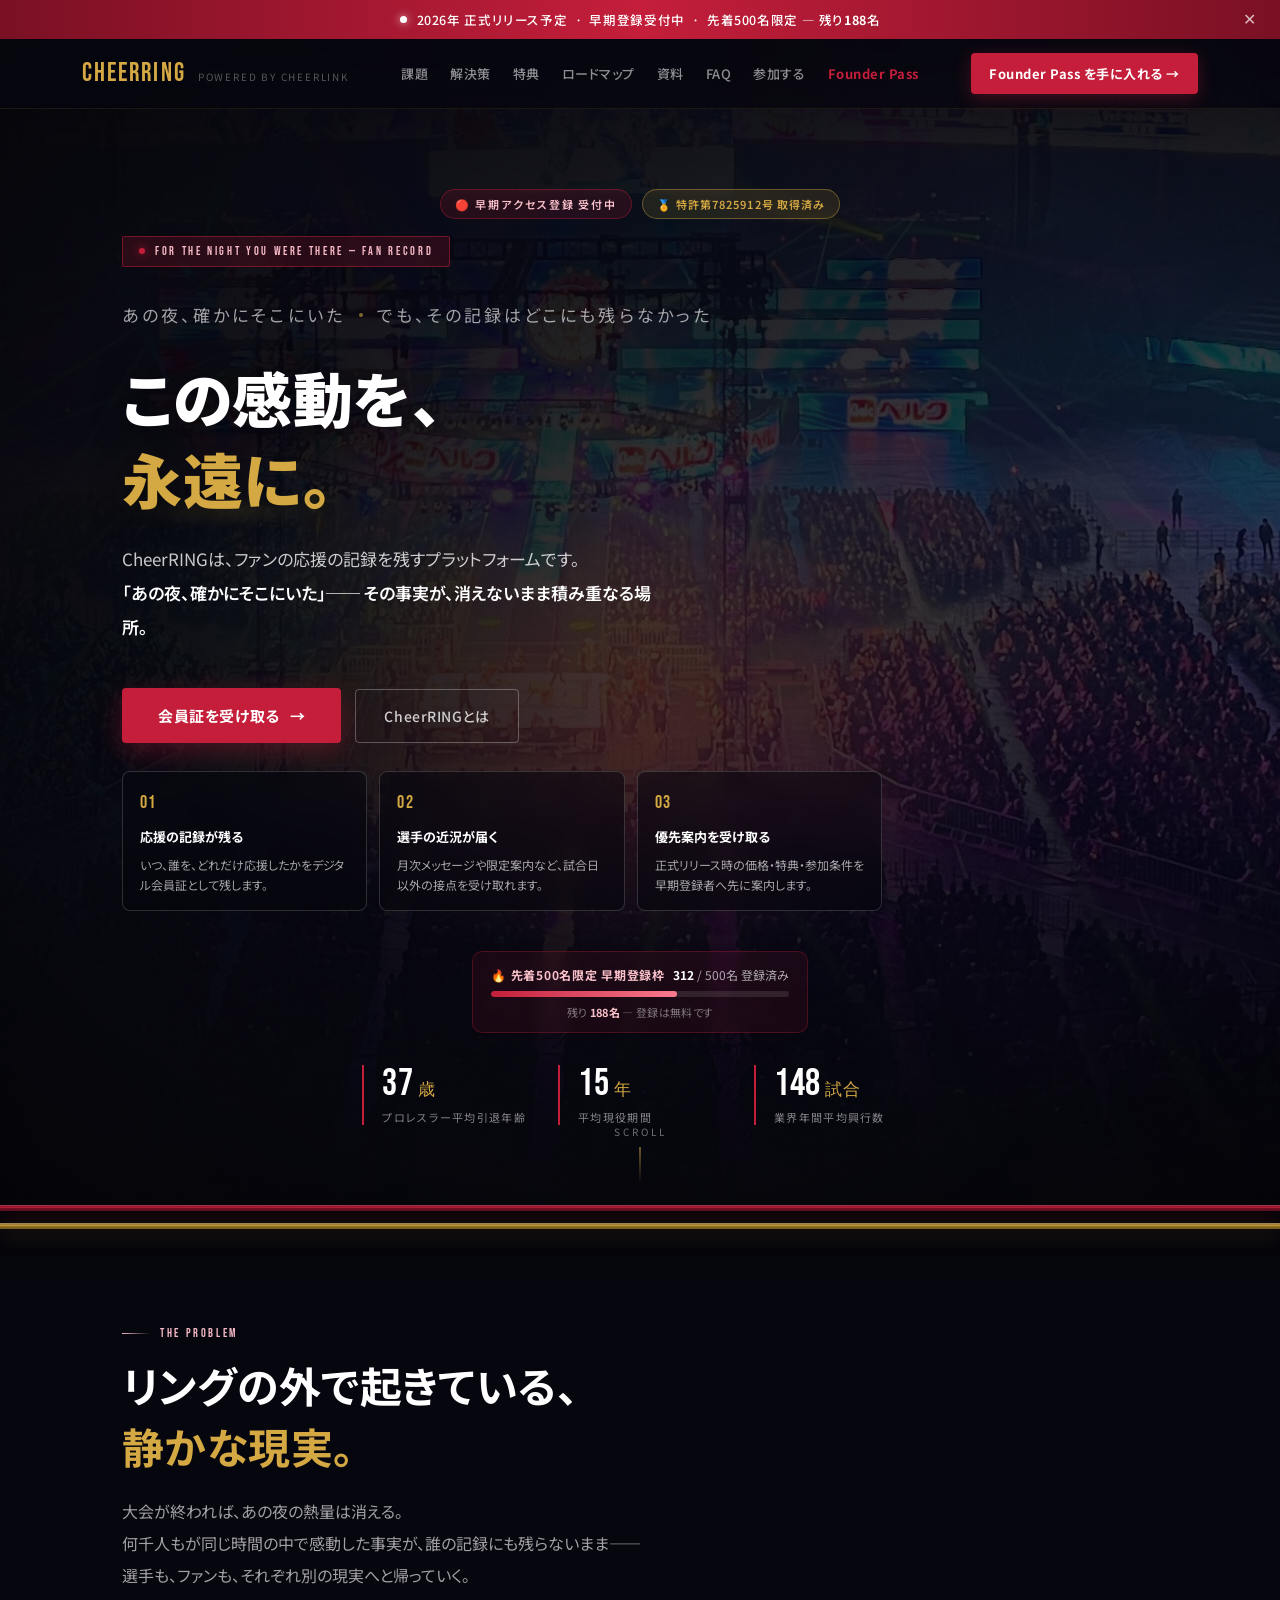
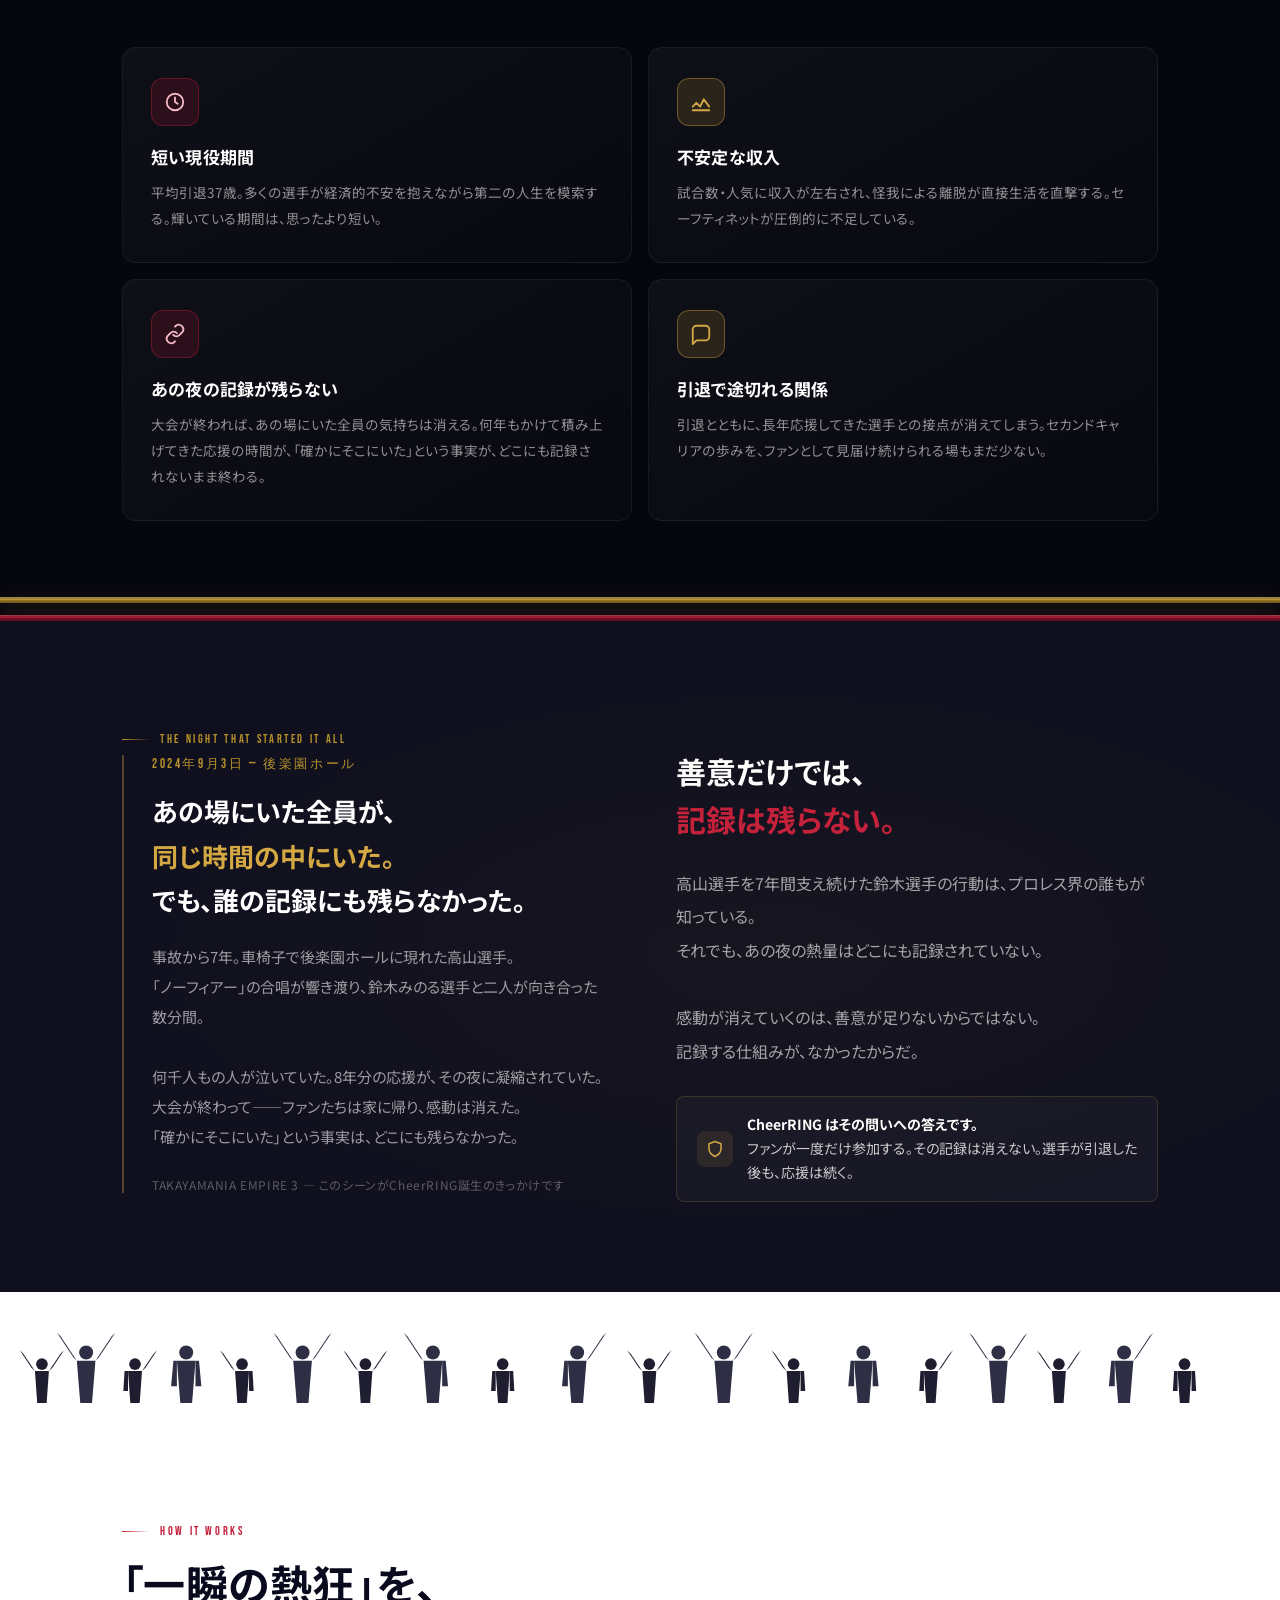
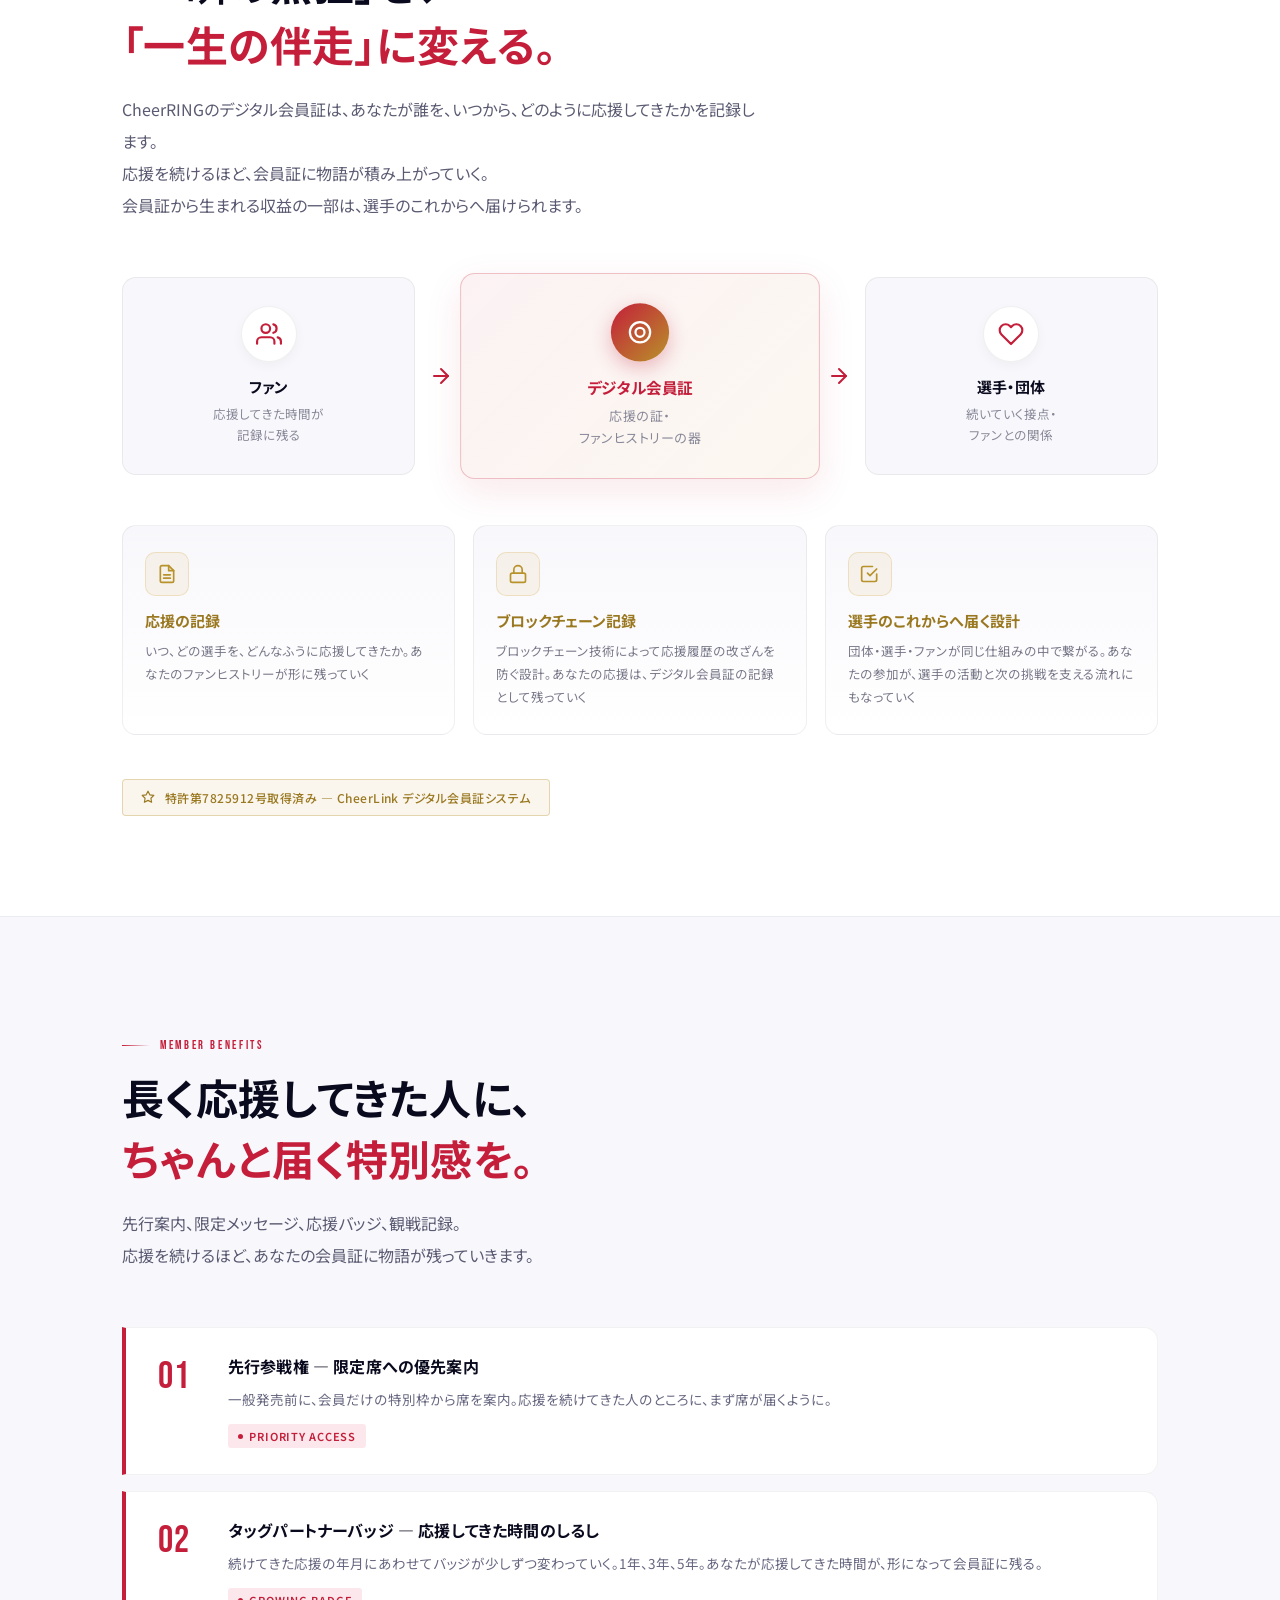
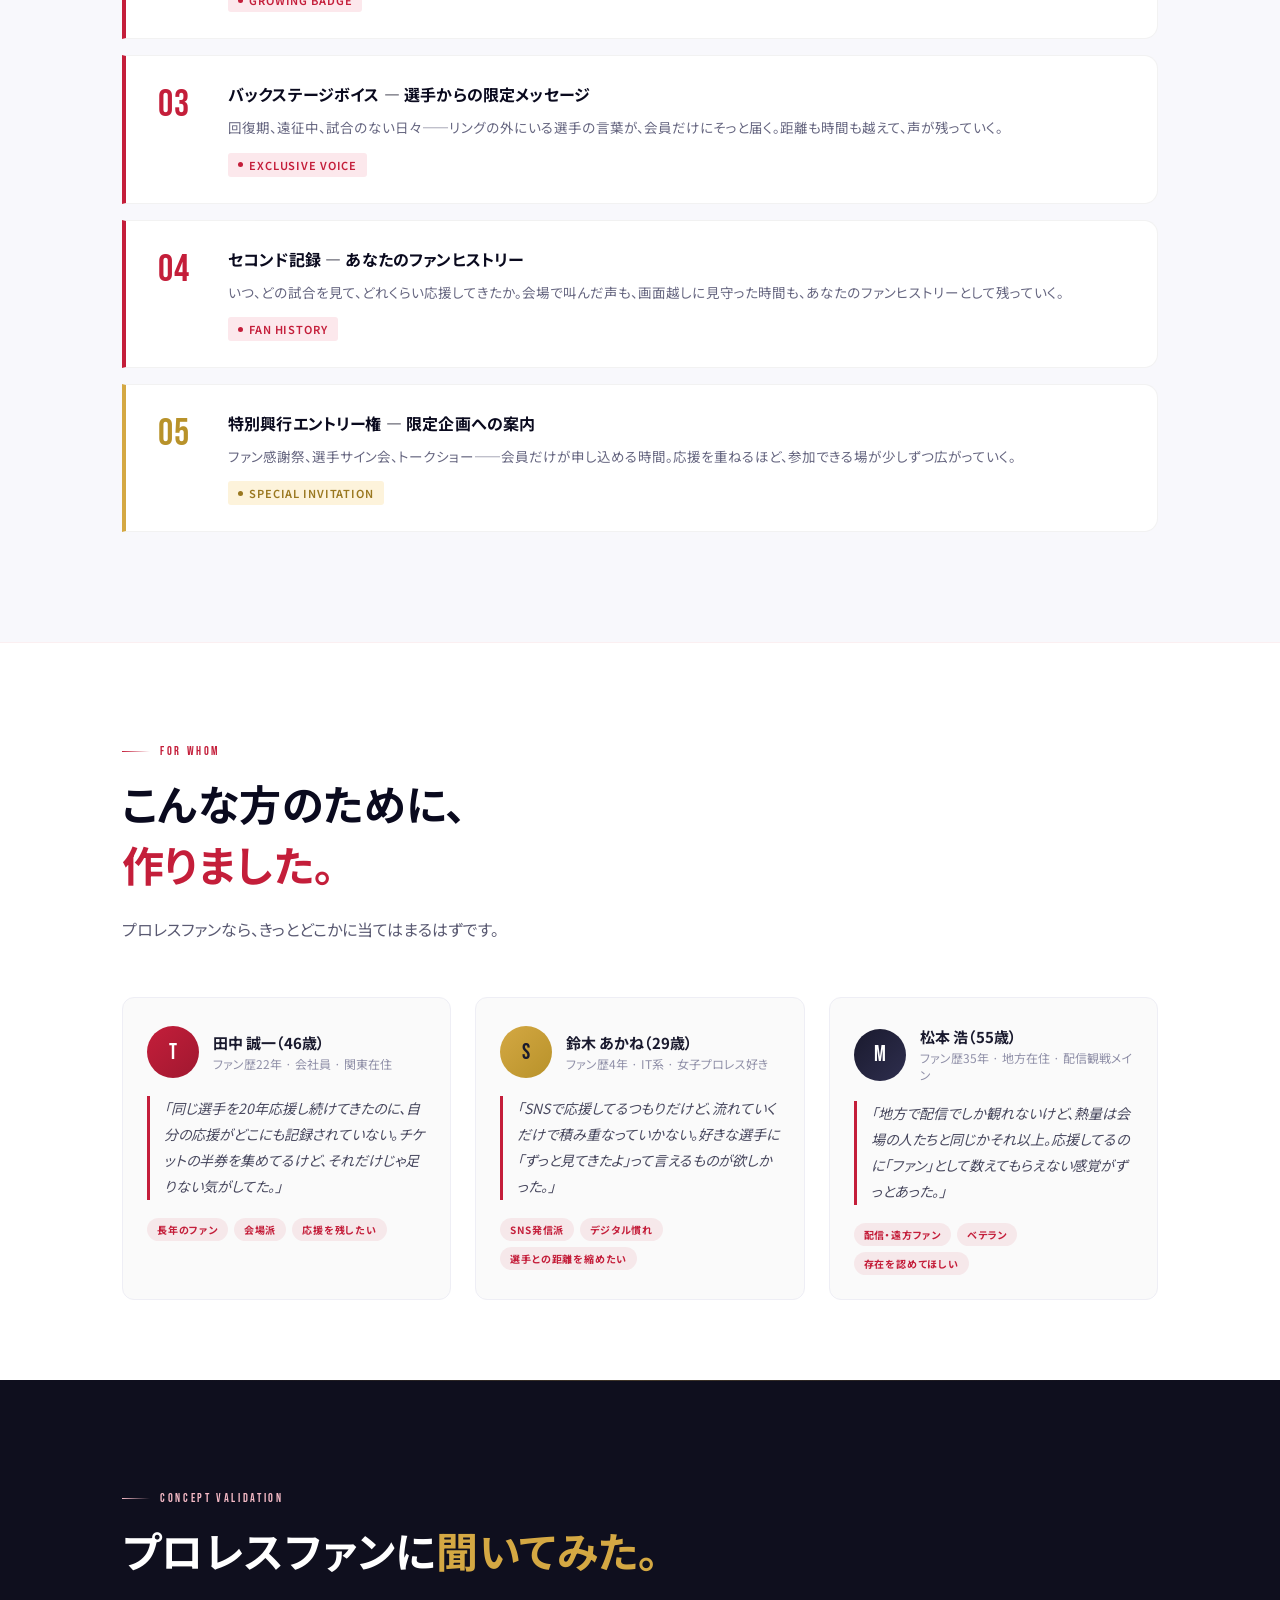
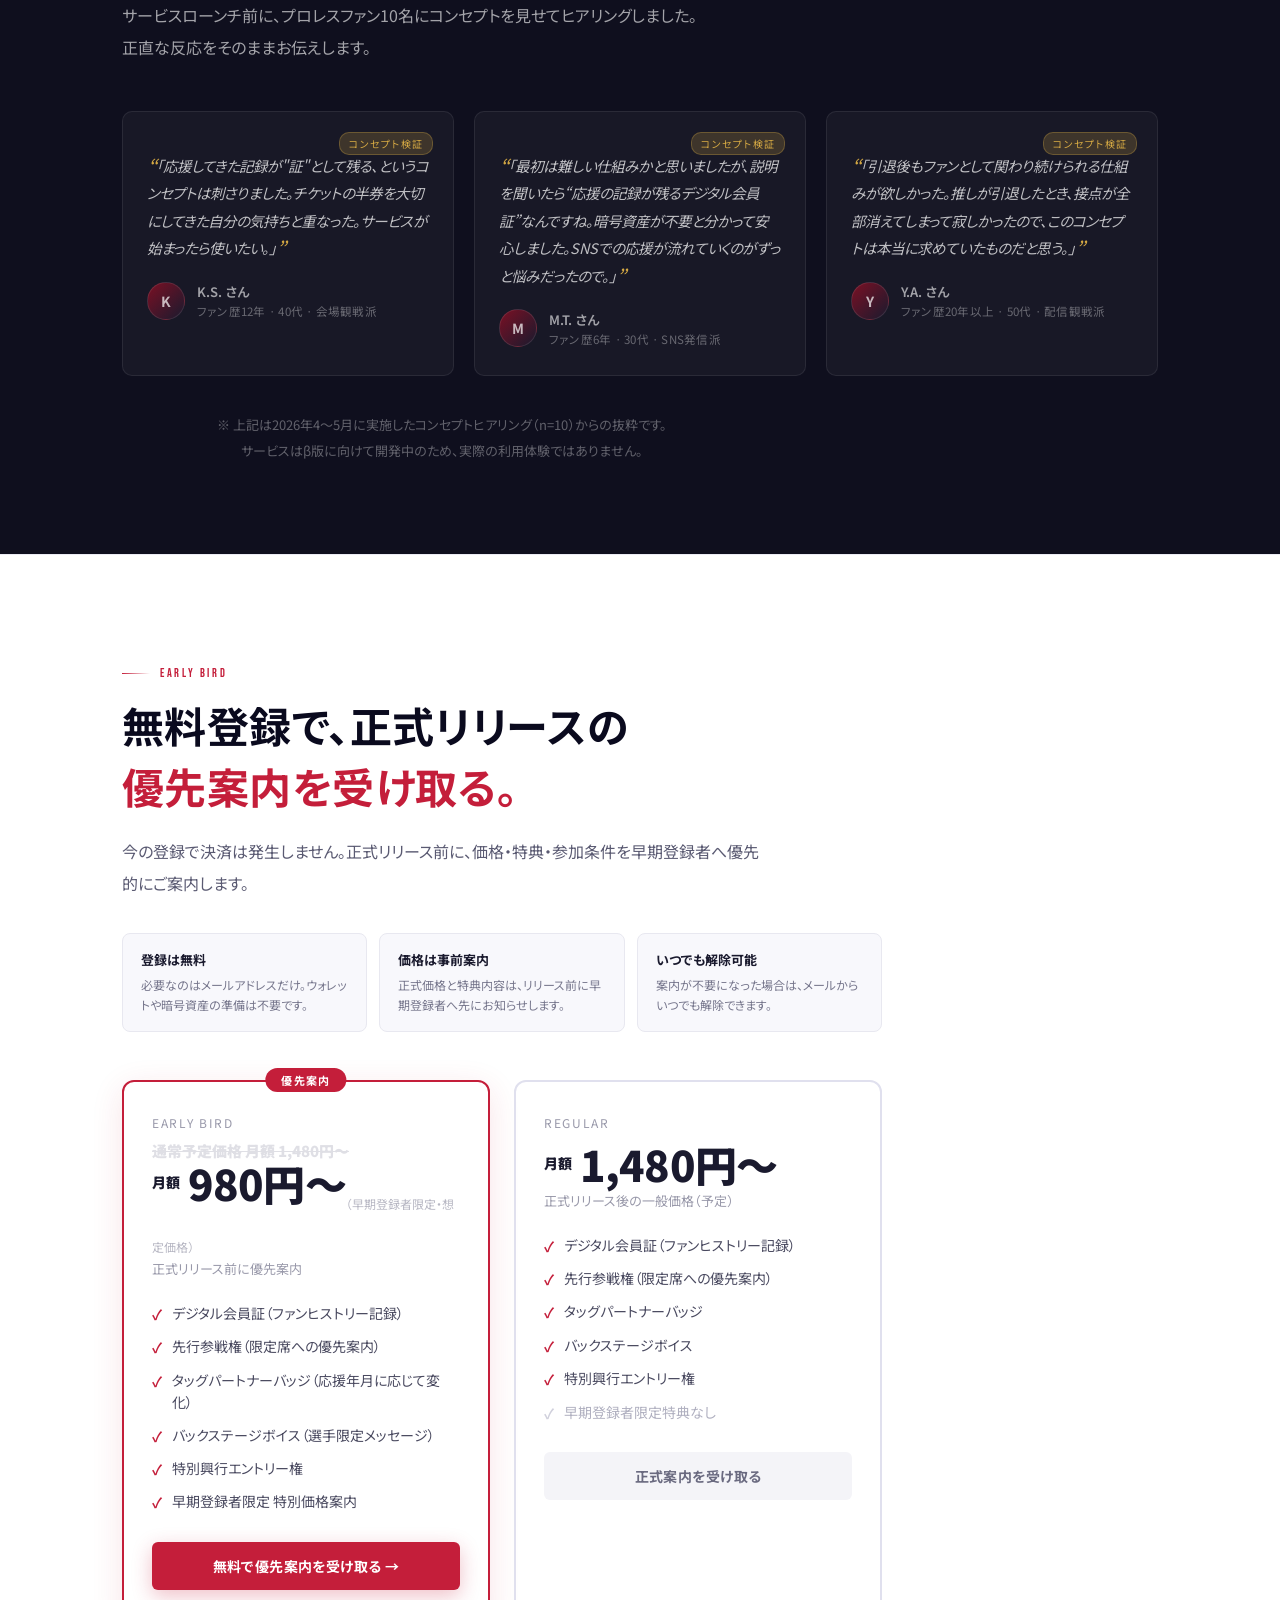
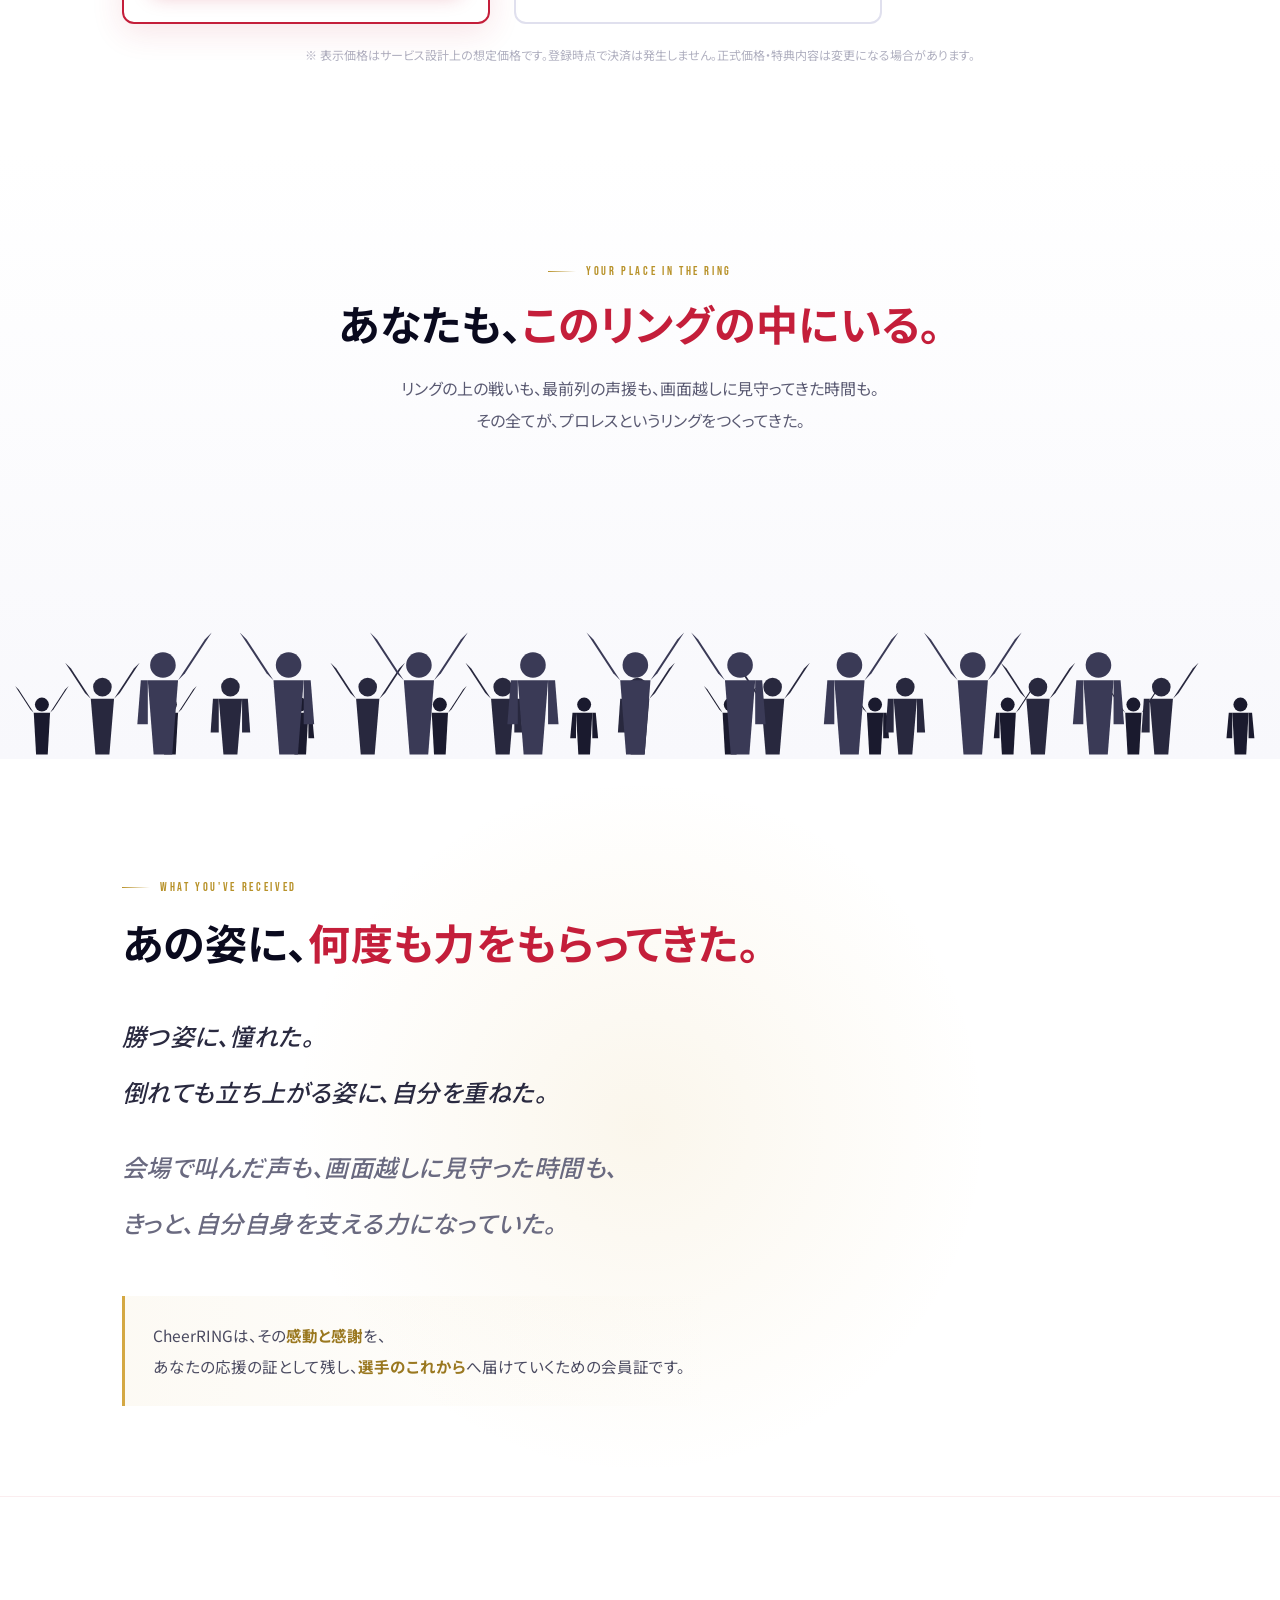
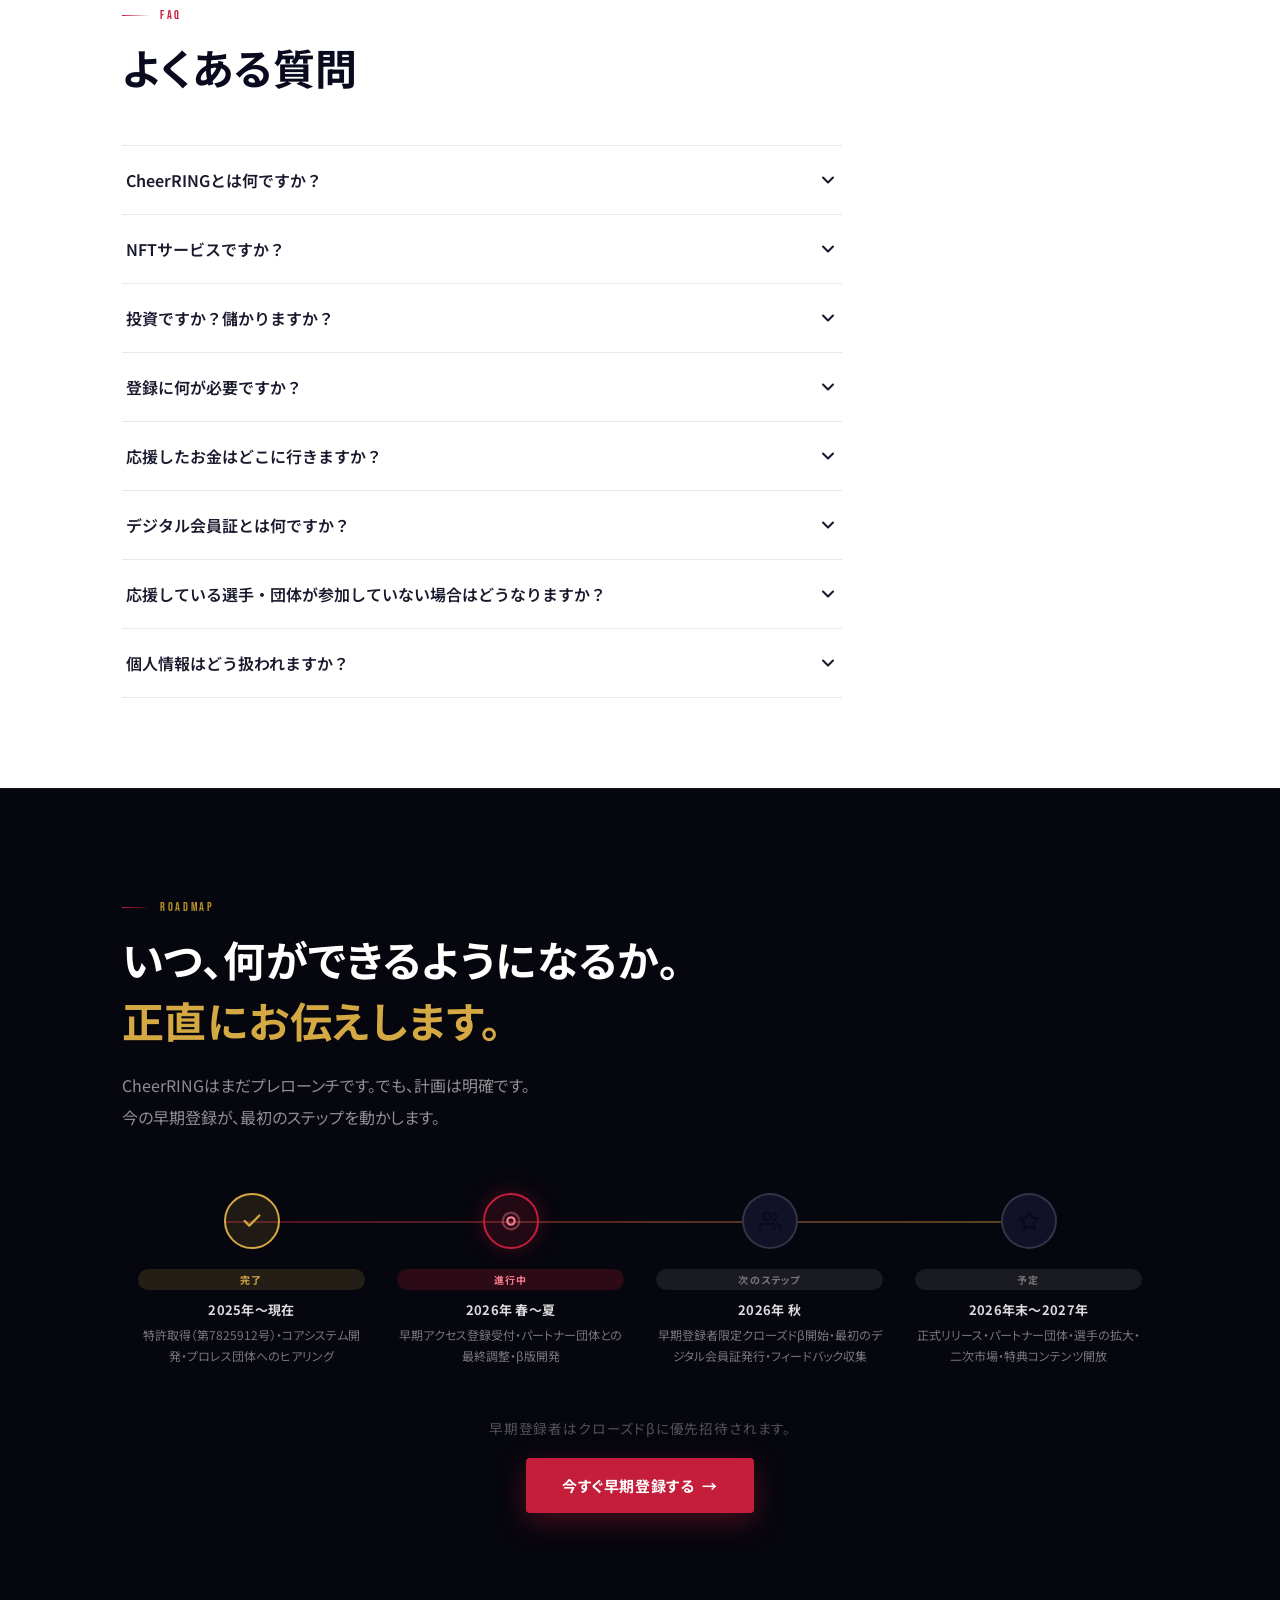
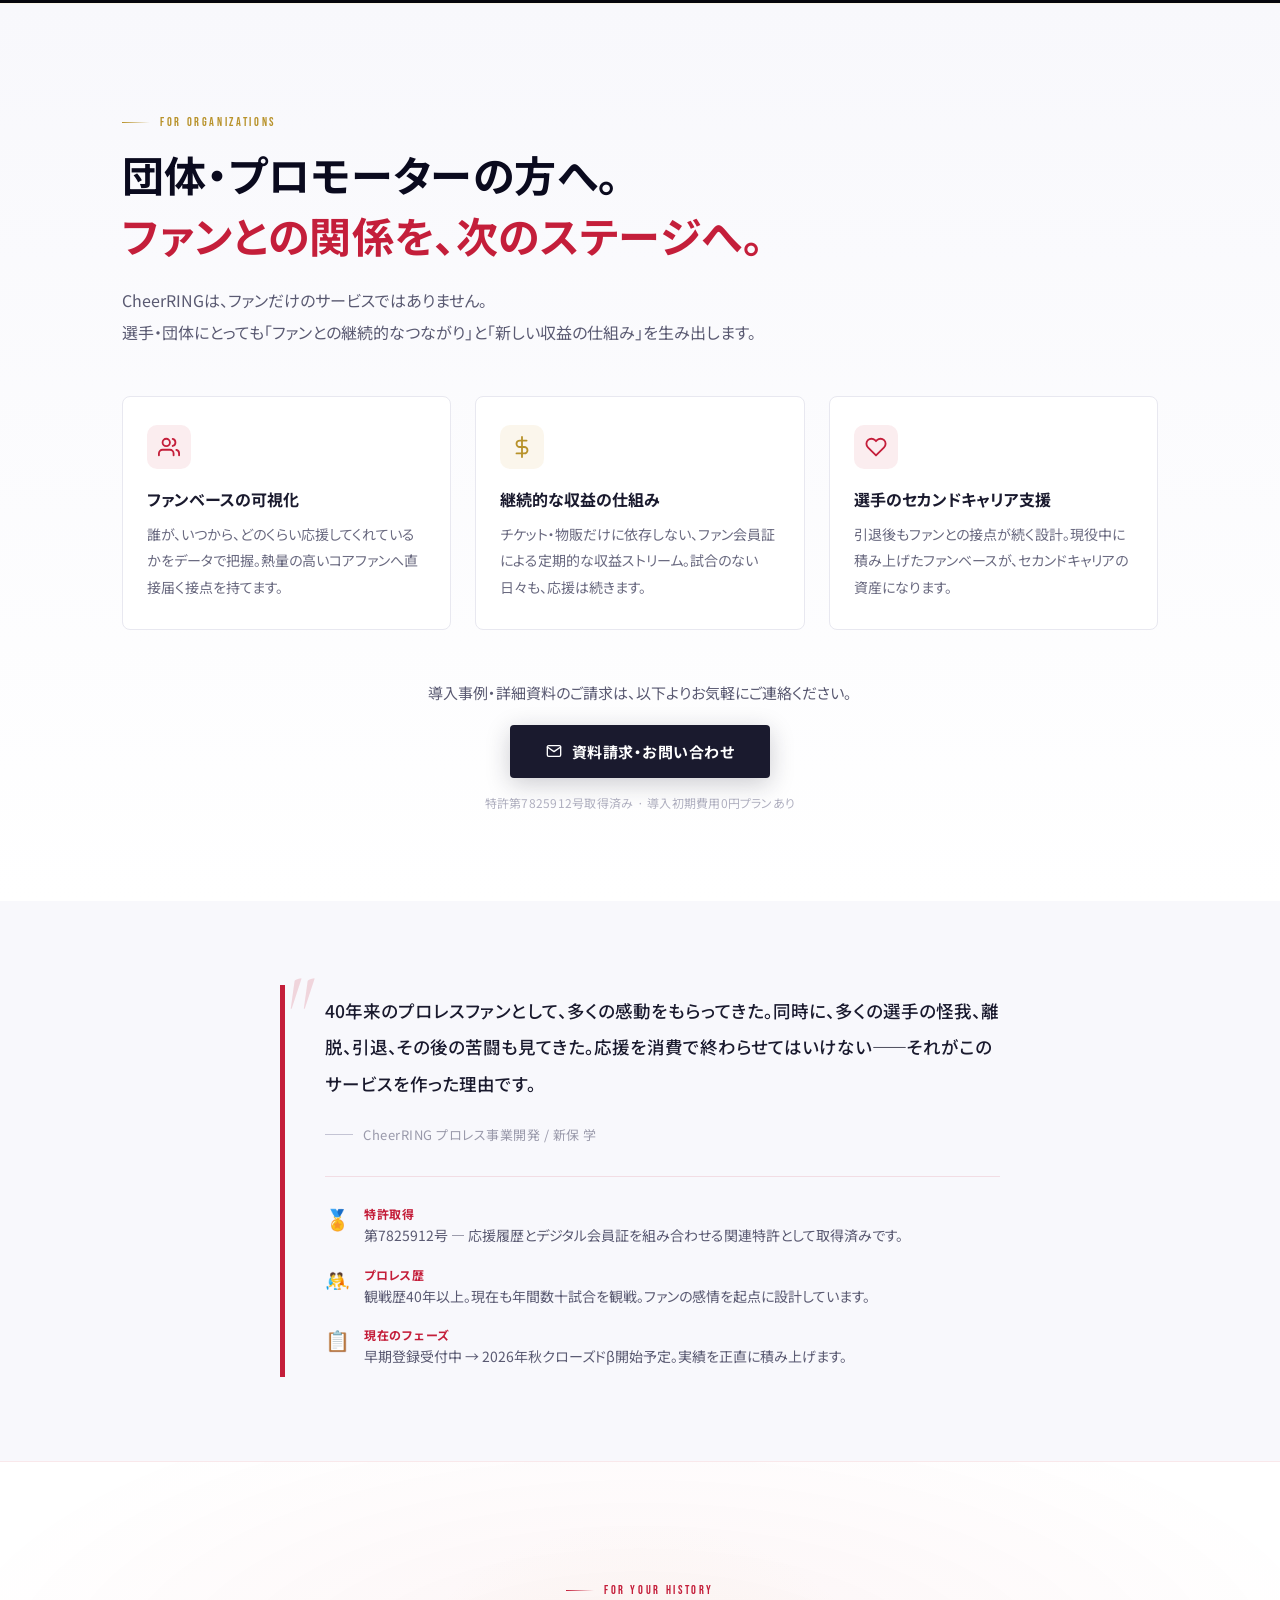
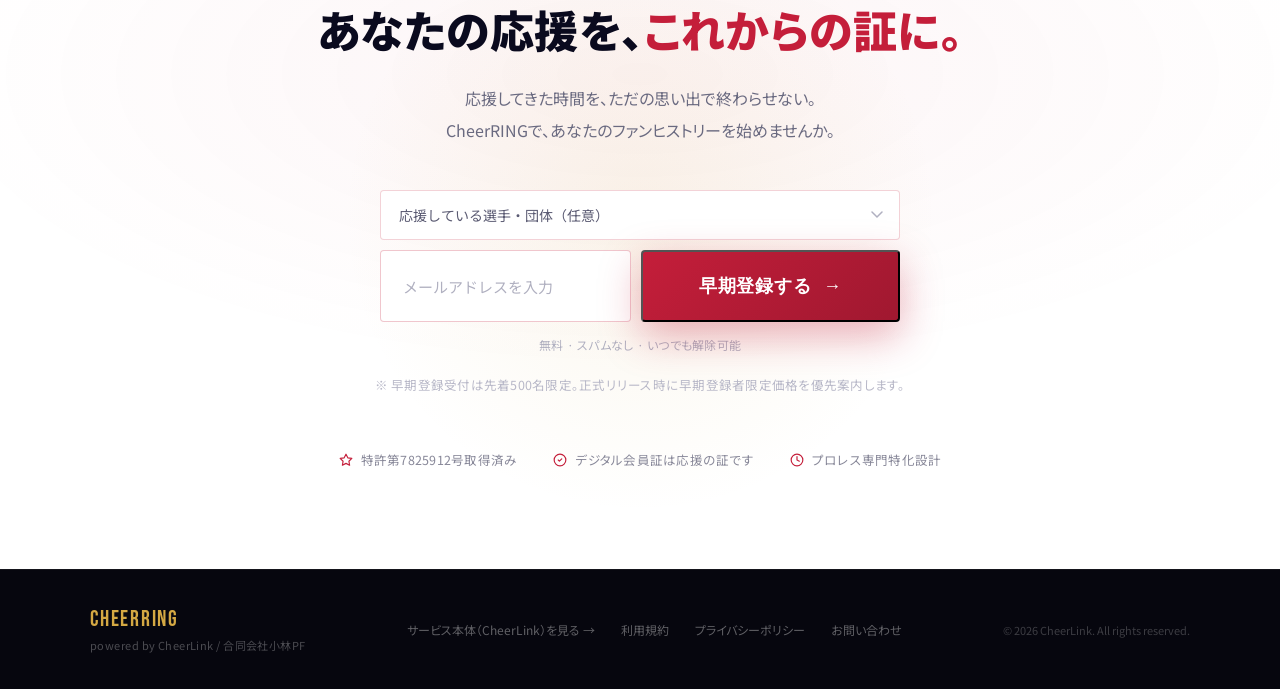
==== commit 97f8fe19: "feat: add founder pass prep pages" ====
--- a/index.html
+++ b/index.html
@@ -4,9 +4,9 @@
   <meta charset="UTF-8">
   <meta name="viewport" content="width=device-width, initial-scale=1.0">
   <title>CheerRING — この感動を、永遠に。</title>
-  <meta name="description" content="CheerRINGは、プロレスファンのためのデジタル会員証。応援してきた時間を証として残し、選手のこれからへ届ける。特許取得済み。早期登録無料・先着500名限定。2026年秋クローズドβ開始予定。">
+  <meta name="description" content="あの夜、確かにそこにいた──でも、その記録はどこにもない。CheerRINGは、ファンの応援を消えない記録として残すプラットフォームです。特許取得済み。先着500名限定・早期登録無料。">
   <meta property="og:title" content="CheerRING — この感動を、永遠に。">
-  <meta property="og:description" content="プロレスファンのためのデジタル会員証。応援してきた時間を証として残す。特許第7825912号取得済み。先着500名限定・早期登録無料。">
+  <meta property="og:description" content="「あの夜、確かにそこにいた」──その事実が消えていく。CheerRINGは、ファンと選手の応援の記録を長く残すプラットフォーム。特許第7825912号取得済み。先着500名限定・早期登録無料。">
   <meta property="og:type" content="website">
   <meta property="og:url" content="https://manabu619.github.io/cheerring/">
   <meta property="og:image" content="https://manabu619.github.io/cheerring/assets/images/hero_bg2.png">
@@ -14,7 +14,7 @@
   <meta property="og:image:height" content="630">
   <meta name="twitter:card" content="summary_large_image">
   <meta name="twitter:title" content="CheerRING — この感動を、永遠に。">
-  <meta name="twitter:description" content="プロレスファンのためのデジタル会員証。応援してきた時間を証として残す。特許取得済み・先着500名限定・無料登録。">
+  <meta name="twitter:description" content="「あの夜、確かにそこにいた」──その事実が消えていく。ファンの応援を長く残す仕組み。特許取得済み・先着500名限定・無料登録。">
   <meta name="twitter:image" content="https://manabu619.github.io/cheerring/assets/images/hero_bg2.png">
   <link rel="canonical" href="https://manabu619.github.io/cheerring/">
   <link rel="manifest" href="manifest.json">
@@ -206,6 +206,7 @@
       --line: rgba(255,255,255,0.08);
       --text-mute: rgba(255,255,255,0.62);
       --text-mute-2: rgba(255,255,255,0.42);
+      --announcement-offset: 0px;
     }
 
     /* ---------- Utilities ---------- */
@@ -255,7 +256,7 @@
        NAV
        =================================================== */
     nav {
-      position: fixed; top: 0; left: 0; right: 0; z-index: 100;
+      position: fixed; top: var(--announcement-offset); left: 0; right: 0; z-index: 100;
       background: rgba(6,6,14,0.72);
       backdrop-filter: blur(18px) saturate(140%);
       -webkit-backdrop-filter: blur(18px) saturate(140%);
@@ -270,7 +271,7 @@
       max-width: 1180px; margin: 0 auto; padding: 14px 32px;
       display: flex; align-items: center; justify-content: space-between; gap: 20px;
     }
-    .nav-logo-wrap { display: flex; align-items: baseline; gap: 12px; }
+    .nav-logo-wrap { display: flex; align-items: baseline; gap: 12px; flex-shrink: 0; }
     .nav-logo {
       font-family: 'Bebas Neue', sans-serif;
       color: var(--gold);
@@ -281,11 +282,12 @@
       color: rgba(255,255,255,0.32); font-size: 10px;
       letter-spacing: 0.18em; text-transform: uppercase;
     }
-    .nav-links { display: flex; gap: 30px; }
+    .nav-links { display: flex; align-items: center; gap: 22px; flex-shrink: 0; }
     .nav-links a {
       color: rgba(255,255,255,0.55); text-decoration: none;
       font-size: 13px; font-weight: 500; letter-spacing: 0.04em;
       position: relative; transition: color .2s;
+      white-space: nowrap;
     }
     .nav-links a::after {
       content: ''; position: absolute; left: 0; bottom: -6px;
@@ -298,9 +300,10 @@
     .nav-links a.active::after { width: 100%; }
     .nav-cta {
       background: var(--red); color: #fff;
-      padding: 11px 22px; border-radius: 4px;
+      padding: 11px 18px; border-radius: 4px;
       font-size: 13px; font-weight: 700; letter-spacing: 0.04em;
       text-decoration: none;
+      white-space: nowrap;
       transition: background .2s, transform .15s, box-shadow .2s;
       box-shadow: 0 4px 18px rgba(196,30,58,0.32);
     }
@@ -314,7 +317,7 @@
       display: block; width: 22px; height: 2px; background: #fff;
       margin: 4px 0; border-radius: 2px; transition: transform .3s, opacity .3s;
     }
-    @media (max-width: 820px) {
+    @media (max-width: 1080px) {
       .nav-links, .nav-cta { display: none; }
       .nav-burger { display: block; }
       nav.menu-open .nav-links {
@@ -1712,6 +1715,80 @@
       .btn-primary, .btn-cta-big, .nav-cta { border: 2px solid ButtonText; }
     }
 
+    /* ---------- Origin Story Section ---------- */
+    .origin-section {
+      background: var(--ink-2);
+      padding: 100px 0 90px;
+      position: relative; overflow: hidden;
+    }
+    .origin-section::before {
+      content: ''; position: absolute; inset: 0;
+      background: radial-gradient(ellipse at 60% 50%, rgba(212,168,67,0.04) 0%, transparent 70%);
+      pointer-events: none;
+    }
+    .origin-inner {
+      display: grid;
+      grid-template-columns: 1fr 1fr;
+      gap: 72px;
+      align-items: center;
+    }
+    @media (max-width: 800px) {
+      .origin-inner { grid-template-columns: 1fr; gap: 40px; }
+    }
+    .origin-scene {
+      position: relative;
+      border-left: 2px solid rgba(212,168,67,0.35);
+      padding-left: 28px;
+    }
+    .origin-date {
+      font-family: 'Bebas Neue', sans-serif;
+      font-size: 13px; letter-spacing: 0.2em;
+      color: var(--gold-dark); margin-bottom: 16px;
+    }
+    .origin-quote {
+      font-size: clamp(18px, 2.2vw, 26px);
+      font-weight: 700; color: #fff;
+      line-height: 1.7; margin-bottom: 20px;
+    }
+    .origin-quote em { color: var(--gold); font-style: normal; }
+    .origin-body {
+      font-size: 15px; color: rgba(255,255,255,0.58);
+      line-height: 2; margin-bottom: 0;
+    }
+    .origin-caption {
+      font-size: 12px; color: rgba(255,255,255,0.32);
+      margin-top: 24px; letter-spacing: 0.05em;
+    }
+    .origin-insight { }
+    .origin-insight-title {
+      font-size: clamp(20px, 2.4vw, 30px);
+      font-weight: 700; color: #fff;
+      line-height: 1.6; margin-bottom: 24px;
+    }
+    .origin-insight-title em { color: var(--red); font-style: normal; }
+    .origin-insight-body {
+      font-size: 16px; color: rgba(255,255,255,0.62);
+      line-height: 2.1; margin-bottom: 28px;
+    }
+    .origin-rule {
+      display: flex; align-items: center; gap: 14px;
+      padding: 16px 20px;
+      background: rgba(255,255,255,0.03);
+      border: 1px solid rgba(212,168,67,0.18);
+      border-radius: 8px;
+    }
+    .origin-rule-icon {
+      width: 36px; height: 36px; flex-shrink: 0;
+      background: rgba(212,168,67,0.1);
+      border-radius: 8px; display: flex; align-items: center; justify-content: center;
+      color: var(--gold);
+    }
+    .origin-rule-text {
+      font-size: 14px; color: rgba(255,255,255,0.78);
+      line-height: 1.7;
+    }
+    .origin-rule-text strong { color: #fff; }
+
     /* ---------- Print ---------- */
     @media print {
       .progress-bar, #nav, .announcement-bar, .sticky-cta-mobile,
@@ -1761,8 +1838,9 @@
         <a href="html/proposal.html">資料</a>
         <a href="#faq">FAQ</a>
         <a href="#cta">参加する</a>
+        <a href="html/pay.html" style="color:var(--red);font-weight:700;">Founder Pass</a>
       </div>
-      <a href="#cta" class="nav-cta">会員証を受け取る →</a>
+      <a href="html/pay.html" class="nav-cta">Founder Pass を手に入れる →</a>
       <button class="nav-burger" id="navBurger" aria-label="メニュー">
         <span></span><span></span><span></span>
       </button>
@@ -1783,15 +1861,15 @@
         <div class="hero-urgency">🔴 早期アクセス登録 受付中</div>
         <div class="hero-patent-badge">🏅 特許第7825912号 取得済み</div>
       </div>
-      <div class="hero-eyebrow reveal">PRO WRESTLING — FAN MEMBERSHIP</div>
-      <div class="hero-script reveal delay-1">倒れた姿へ叫んだ声援<span class="dot"></span>立ち上がる姿に力をもらった</div>
+      <div class="hero-eyebrow reveal">FOR THE NIGHT YOU WERE THERE — FAN RECORD</div>
+      <div class="hero-script reveal delay-1">あの夜、確かにそこにいた<span class="dot"></span>でも、その記録はどこにも残らなかった</div>
       <h1 class="hero-headline reveal delay-2">
         この感動を、<br>
         <em>永遠に。</em>
       </h1>
       <p class="hero-sub reveal delay-3">
-        CheerRINGは、プロレスを愛するファンのためのデジタル会員証。<br>
-        <strong>応援してきた時間を、あなたの証に。その参加を、選手のこれからへ。</strong>
+        CheerRINGは、ファンの応援の記録を残すプラットフォームです。<br>
+        <strong>「あの夜、確かにそこにいた」── その事実が、消えないまま積み重なる場所。</strong>
       </p>
       <div class="hero-btns reveal delay-4">
         <a href="#cta" class="btn-primary">
@@ -1862,8 +1940,9 @@
         リングの外で起きている、<br><em>静かな現実。</em>
       </h2>
       <p class="section-body on-dark reveal delay-2">
-        平均引退年齢は37歳。現役期間はわずか15年前後。<br>
-        怪我、遠征、収入の波——華やかな試合の裏側で、選手は別の時間を生きている。
+        大会が終われば、あの夜の熱量は消える。<br>
+        何千人もが同じ時間の中で感動した事実が、誰の記録にも残らないまま——<br>
+        選手も、ファンも、それぞれ別の現実へと帰っていく。
       </p>
 
       <div class="problem-grid">
@@ -1885,8 +1964,8 @@
           <div class="prob-icon dark-red">
             <svg viewBox="0 0 24 24" fill="none" stroke="currentColor" stroke-width="2" stroke-linecap="round" stroke-linejoin="round"><path d="M10 13a5 5 0 0 0 7 0l3-3a5 5 0 0 0-7-7l-1 1"/><path d="M14 11a5 5 0 0 0-7 0l-3 3a5 5 0 0 0 7 7l1-1"/></svg>
           </div>
-          <div class="prob-title">「その日だけ」で終わる応援</div>
-          <div class="prob-body">チケットや物販で完結する一回性の応援。試合のない日々の選手とファンを、静かに繋ぎ続ける仕組みは、これまで用意されてこなかった。</div>
+          <div class="prob-title">あの夜の記録が残らない</div>
+          <div class="prob-body">大会が終われば、あの場にいた全員の気持ちは消える。何年もかけて積み上げてきた応援の時間が、「確かにそこにいた」という事実が、どこにも記録されないまま終わる。</div>
         </div>
         <div class="problem-card reveal delay-3">
           <div class="prob-icon dark-gold">
@@ -1899,6 +1978,55 @@
     </div>
     <div class="ring-rope gold bottom" style="bottom:18px;"></div>
     <div class="ring-rope bottom"></div>
+  </section>
+
+  <!-- ========= ORIGIN STORY (dark mid) ========= -->
+  <section class="origin-section" aria-label="CheerRING誕生の夜">
+    <div class="container">
+      <div class="eyebrow gold reveal">THE NIGHT THAT STARTED IT ALL</div>
+      <div class="origin-inner">
+
+        <div class="origin-scene reveal delay-1">
+          <div class="origin-date">2024年9月3日 — 後楽園ホール</div>
+          <div class="origin-quote">
+            あの場にいた全員が、<br>
+            <em>同じ時間の中にいた。</em><br>
+            でも、誰の記録にも残らなかった。
+          </div>
+          <p class="origin-body">
+            事故から7年。車椅子で後楽園ホールに現れた高山選手。<br>
+            「ノーフィアー」の合唱が響き渡り、鈴木みのる選手と二人が向き合った数分間。<br><br>
+            何千人もの人が泣いていた。8年分の応援が、その夜に凝縮されていた。<br>
+            大会が終わって——ファンたちは家に帰り、感動は消えた。<br>
+            「確かにそこにいた」という事実は、どこにも残らなかった。
+          </p>
+          <p class="origin-caption">TAKAYAMANIA EMPIRE 3 — このシーンがCheerRING誕生のきっかけです</p>
+        </div>
+
+        <div class="origin-insight reveal delay-2">
+          <div class="origin-insight-title">
+            善意だけでは、<br>
+            <em>記録は残らない。</em>
+          </div>
+          <p class="origin-insight-body">
+            高山選手を7年間支え続けた鈴木選手の行動は、プロレス界の誰もが知っている。<br>
+            それでも、あの夜の熱量はどこにも記録されていない。<br><br>
+            感動が消えていくのは、善意が足りないからではない。<br>
+            記録する仕組みが、なかったからだ。
+          </p>
+          <div class="origin-rule">
+            <div class="origin-rule-icon">
+              <svg width="18" height="18" viewBox="0 0 24 24" fill="none" stroke="currentColor" stroke-width="2" stroke-linecap="round" stroke-linejoin="round"><path d="M12 22s8-4 8-10V5l-8-3-8 3v7c0 6 8 10 8 10z"/></svg>
+            </div>
+            <div class="origin-rule-text">
+              <strong>CheerRING はその問いへの答えです。</strong><br>
+              ファンが一度だけ参加する。その記録は消えない。選手が引退した後も、応援は続く。
+            </div>
+          </div>
+        </div>
+
+      </div>
+    </div>
   </section>
 
   <!-- strip transition -->
@@ -2922,7 +3050,16 @@
     var annClose = document.getElementById('annClose');
     var annBar = document.getElementById('announcementBar');
     if (annClose && annBar) {
-      annClose.addEventListener('click', function() { annBar.classList.add('hidden'); });
+      function syncAnnouncementOffset() {
+        var offset = annBar.classList.contains('hidden') ? 0 : annBar.offsetHeight;
+        document.documentElement.style.setProperty('--announcement-offset', offset + 'px');
+      }
+      annClose.addEventListener('click', function() {
+        annBar.classList.add('hidden');
+        syncAnnouncementOffset();
+      });
+      window.addEventListener('resize', syncAnnouncementOffset);
+      syncAnnouncementOffset();
     }
 
     /* Slot counter — keep announcement consistent with the hero progress bar */
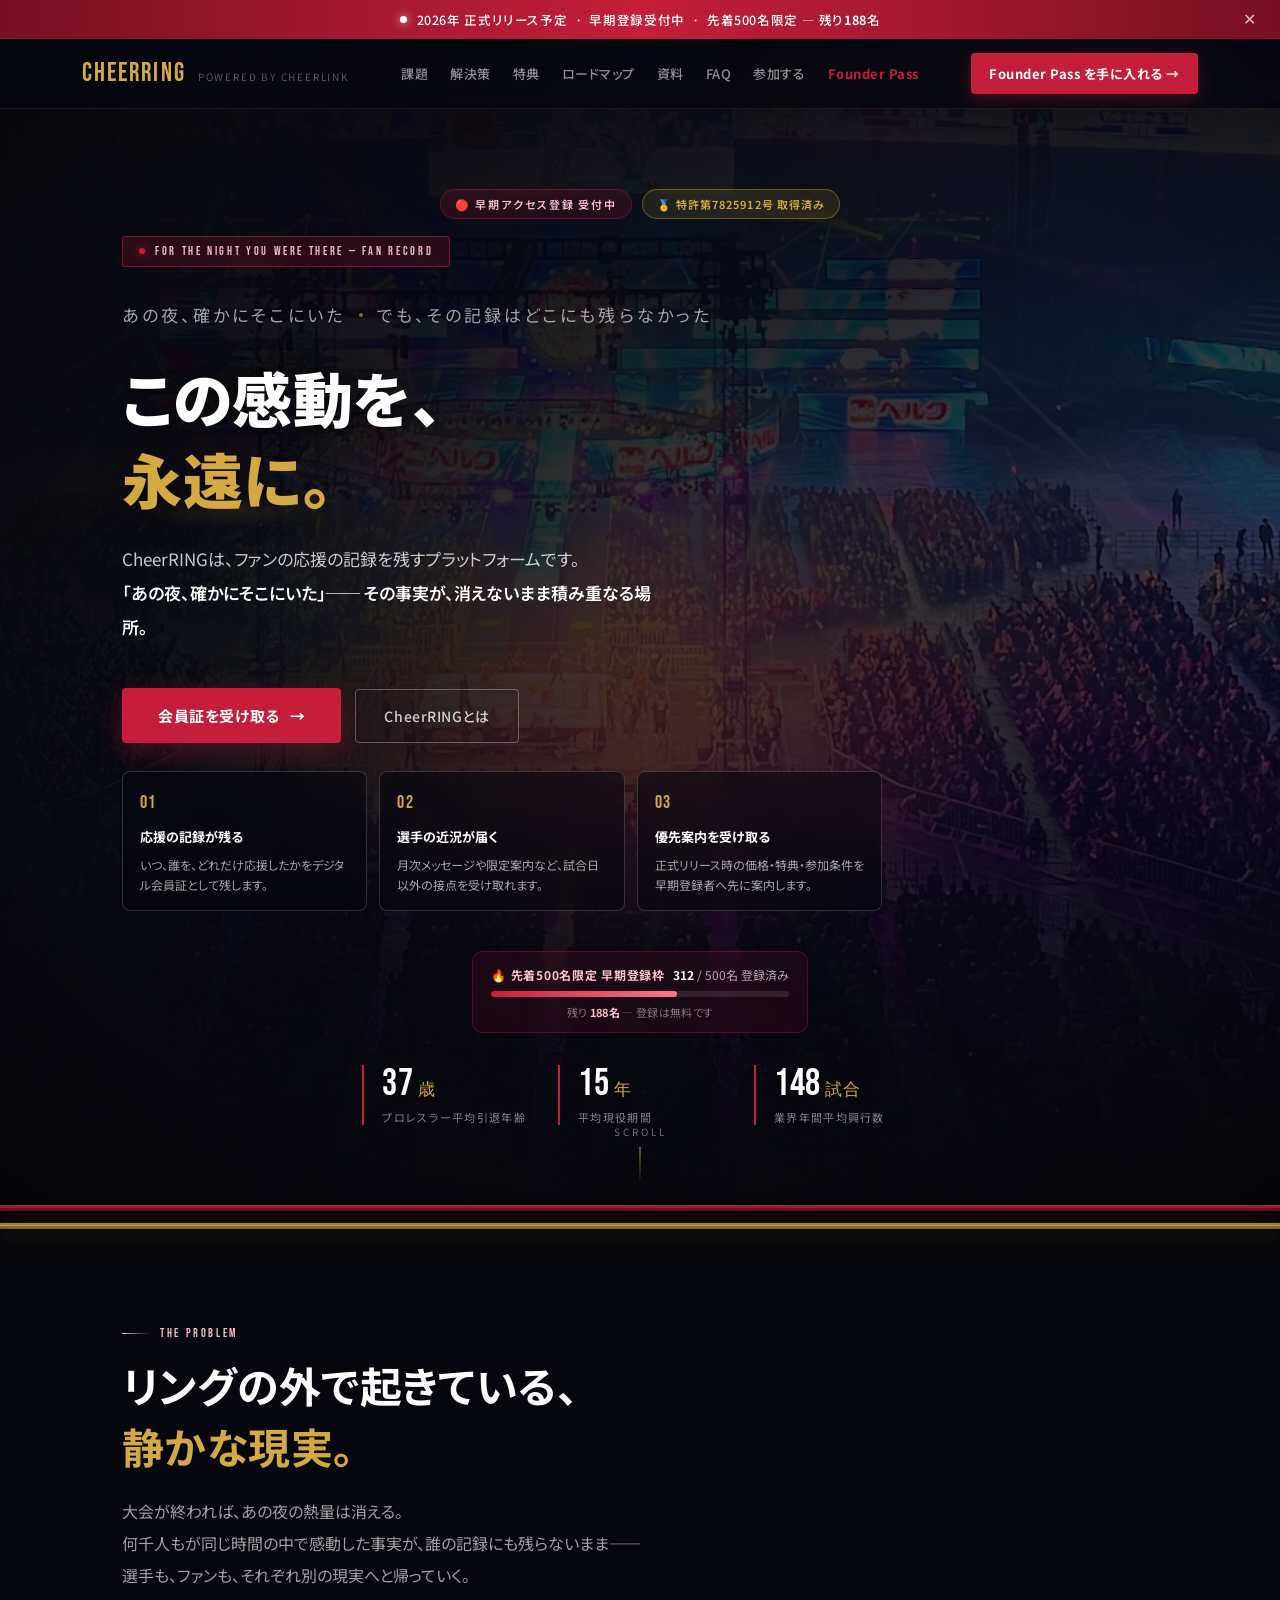
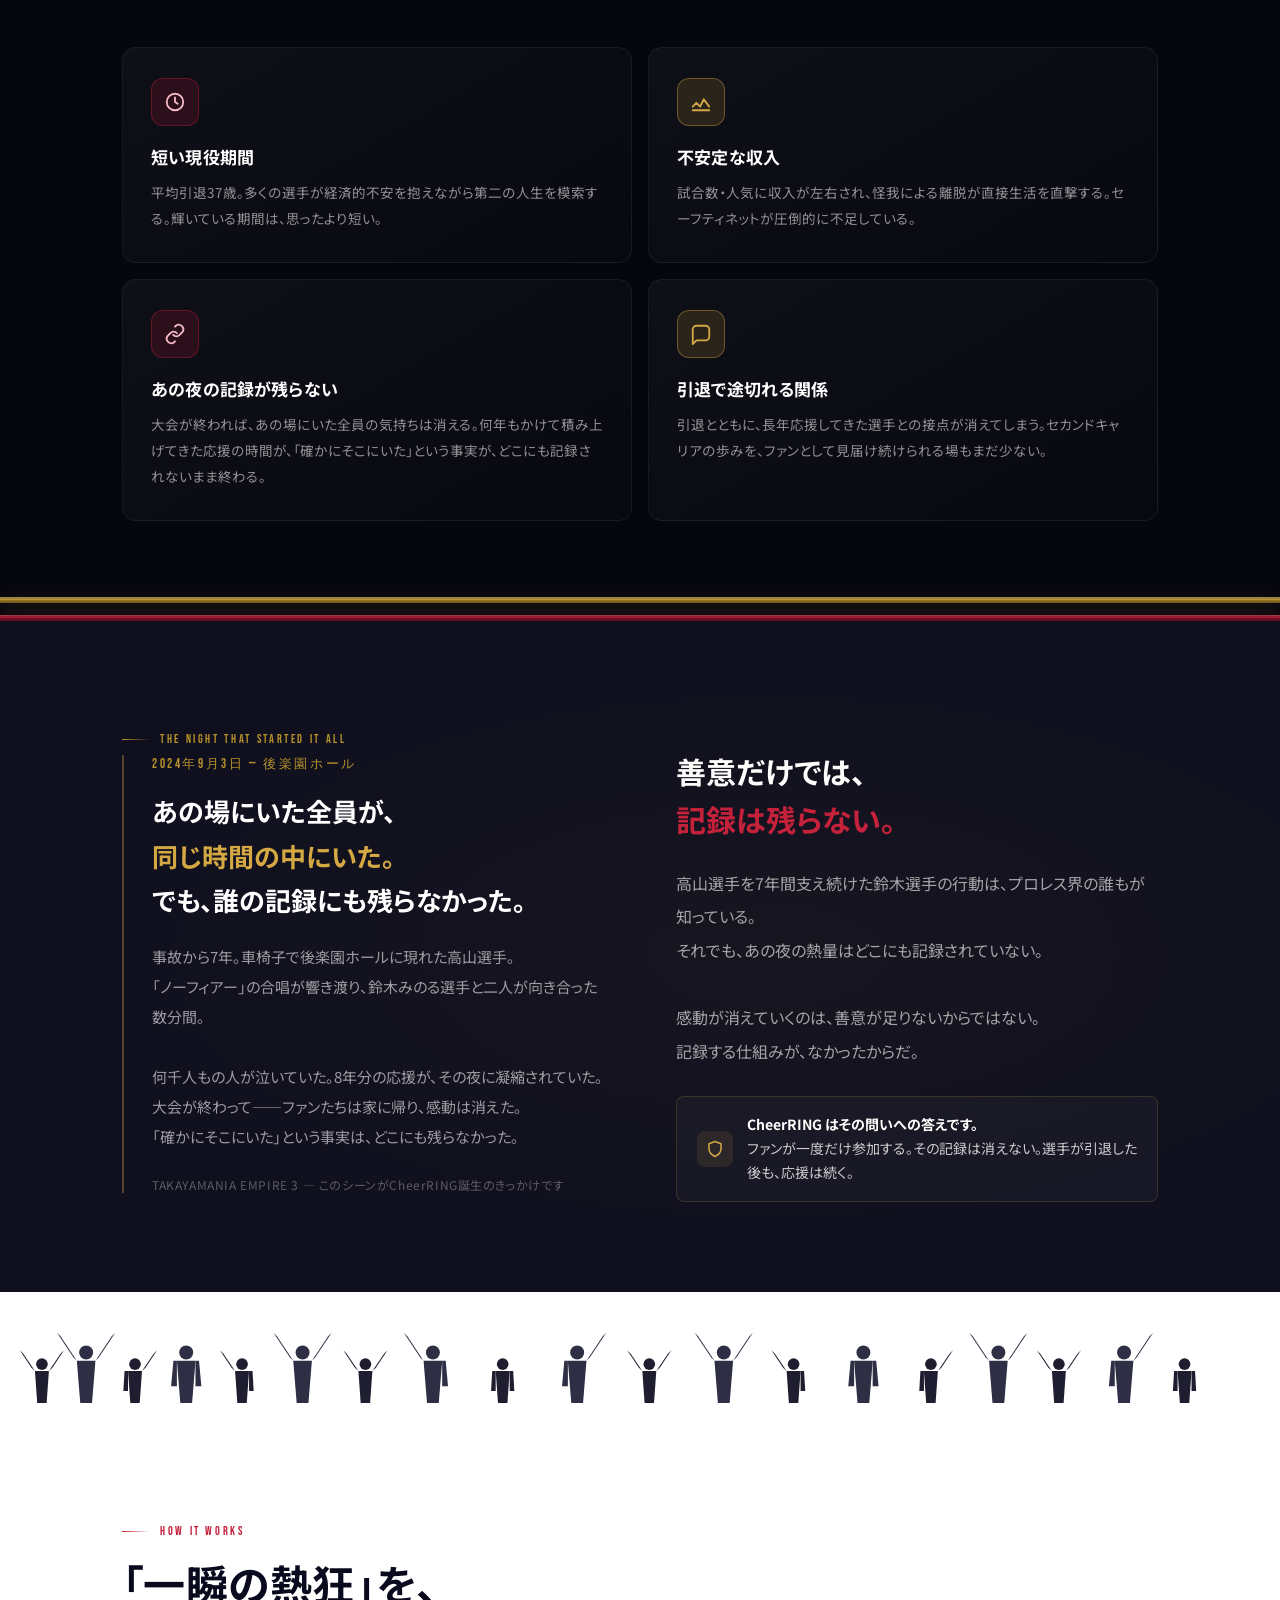
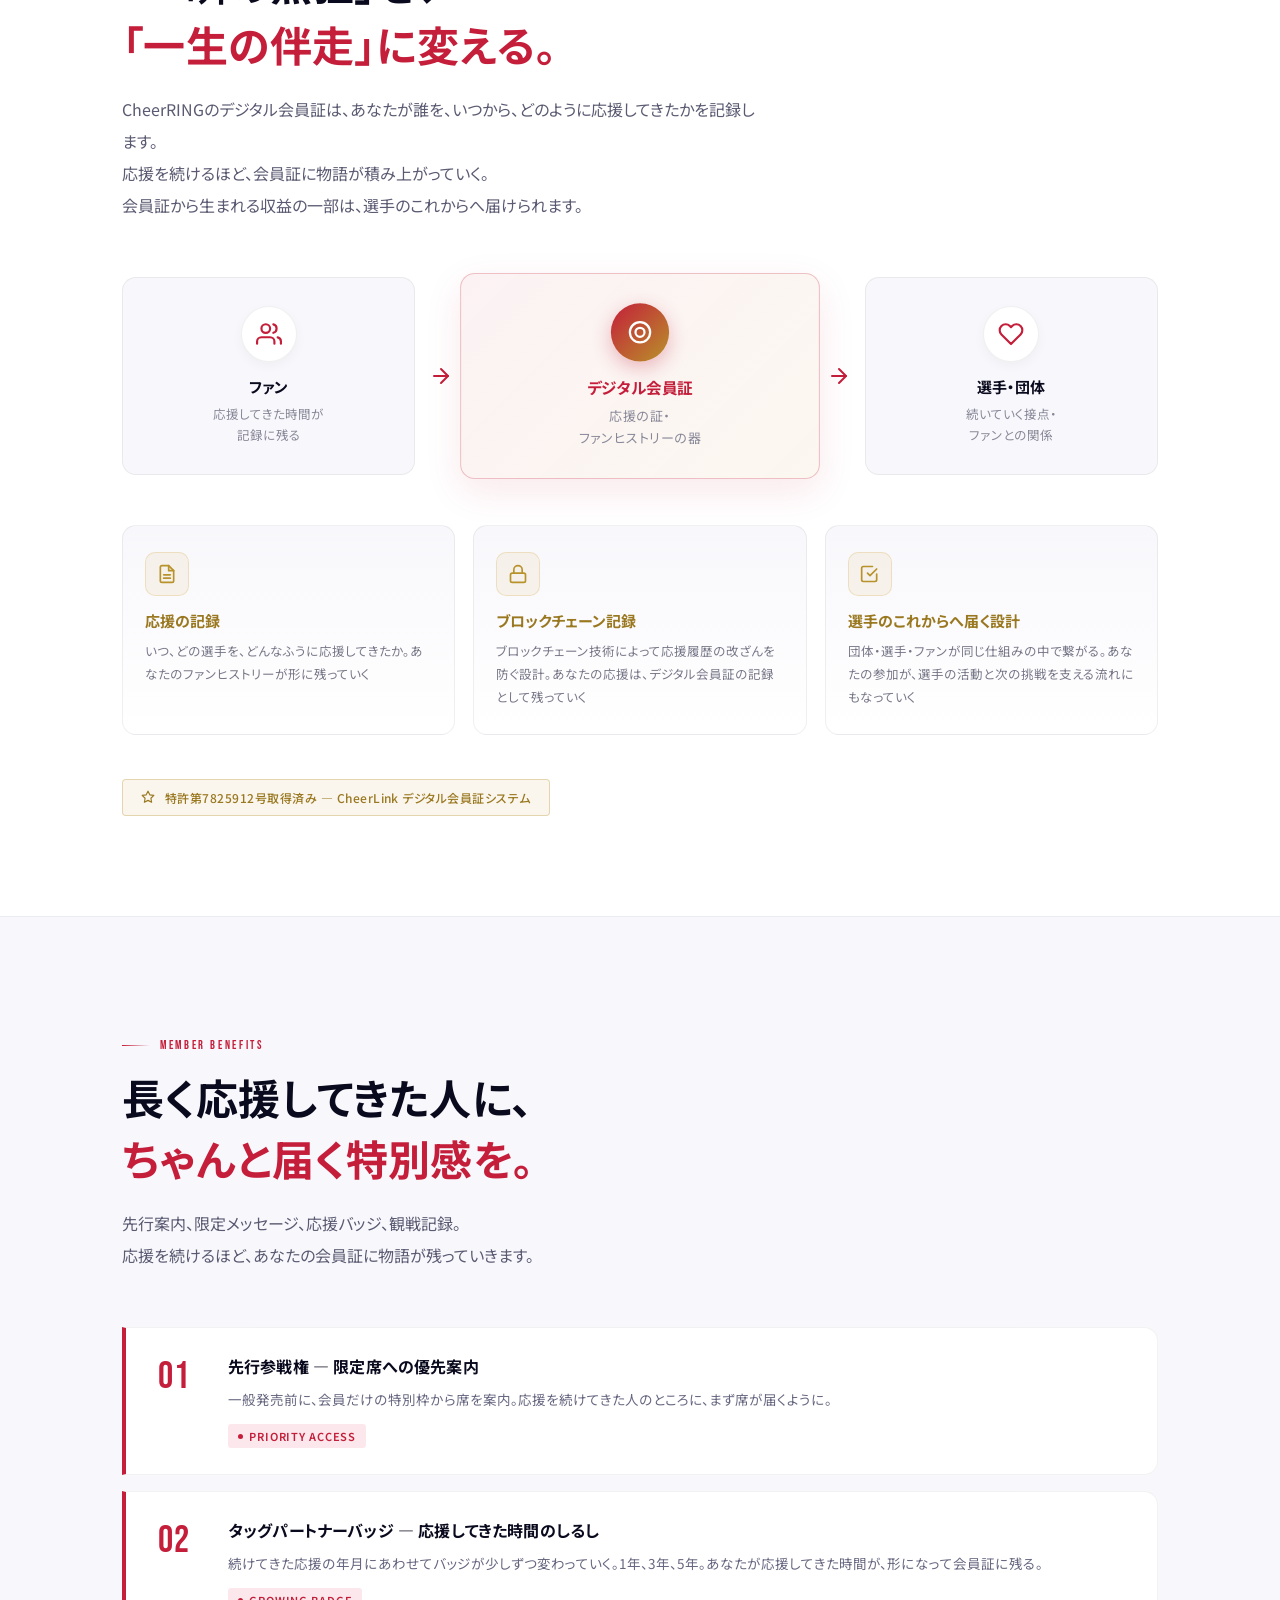
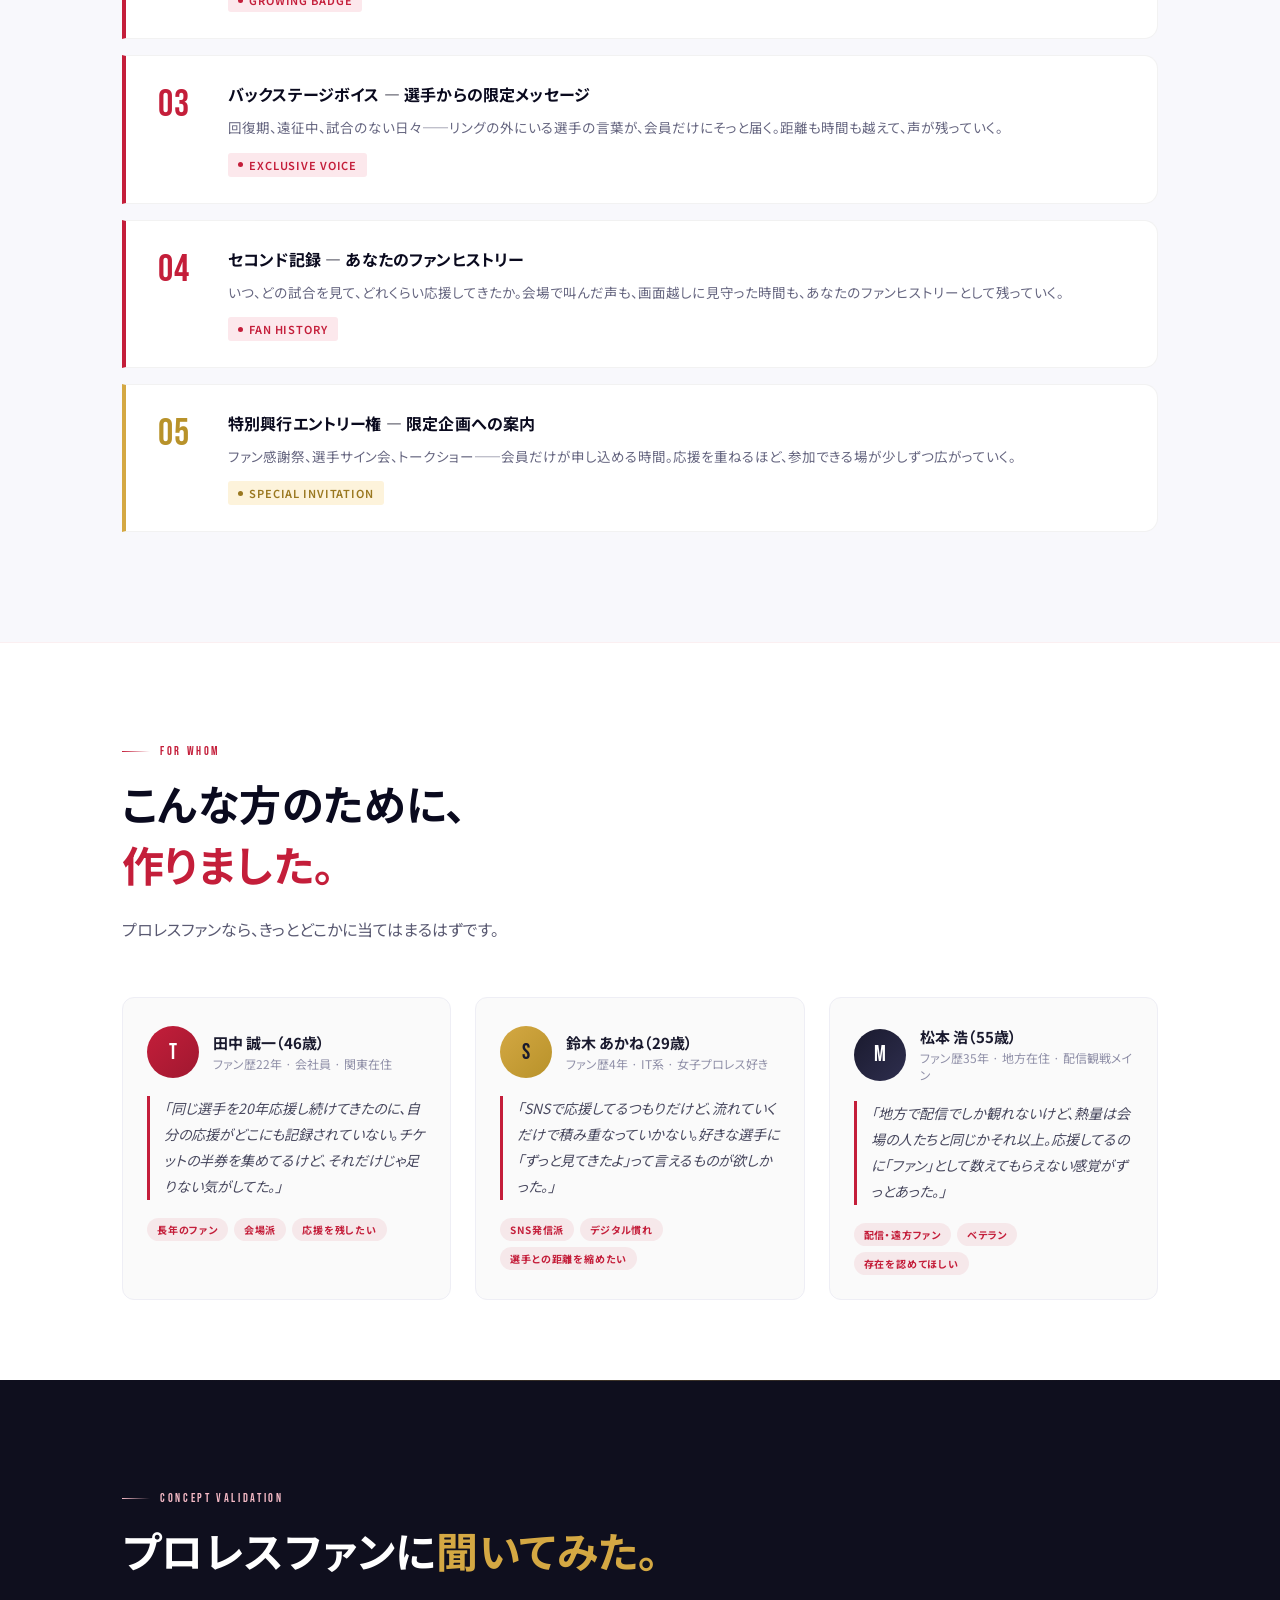
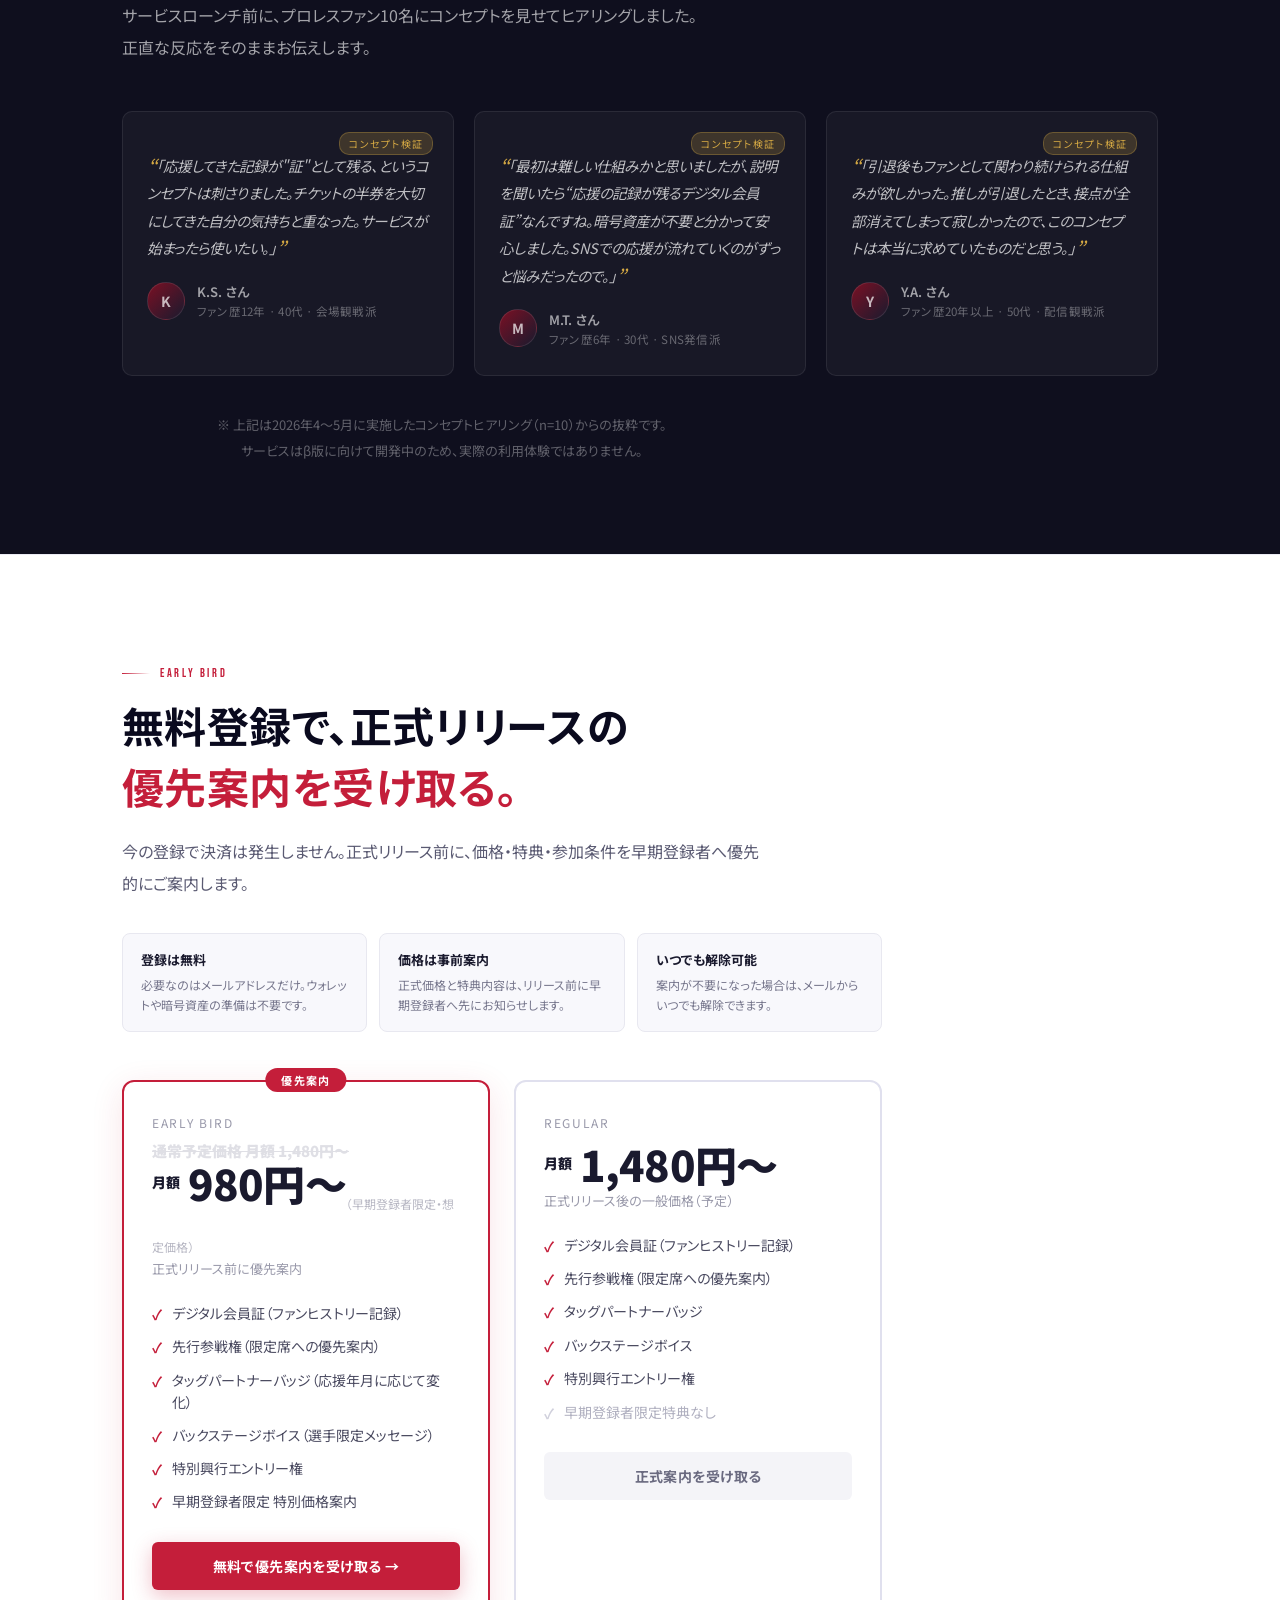
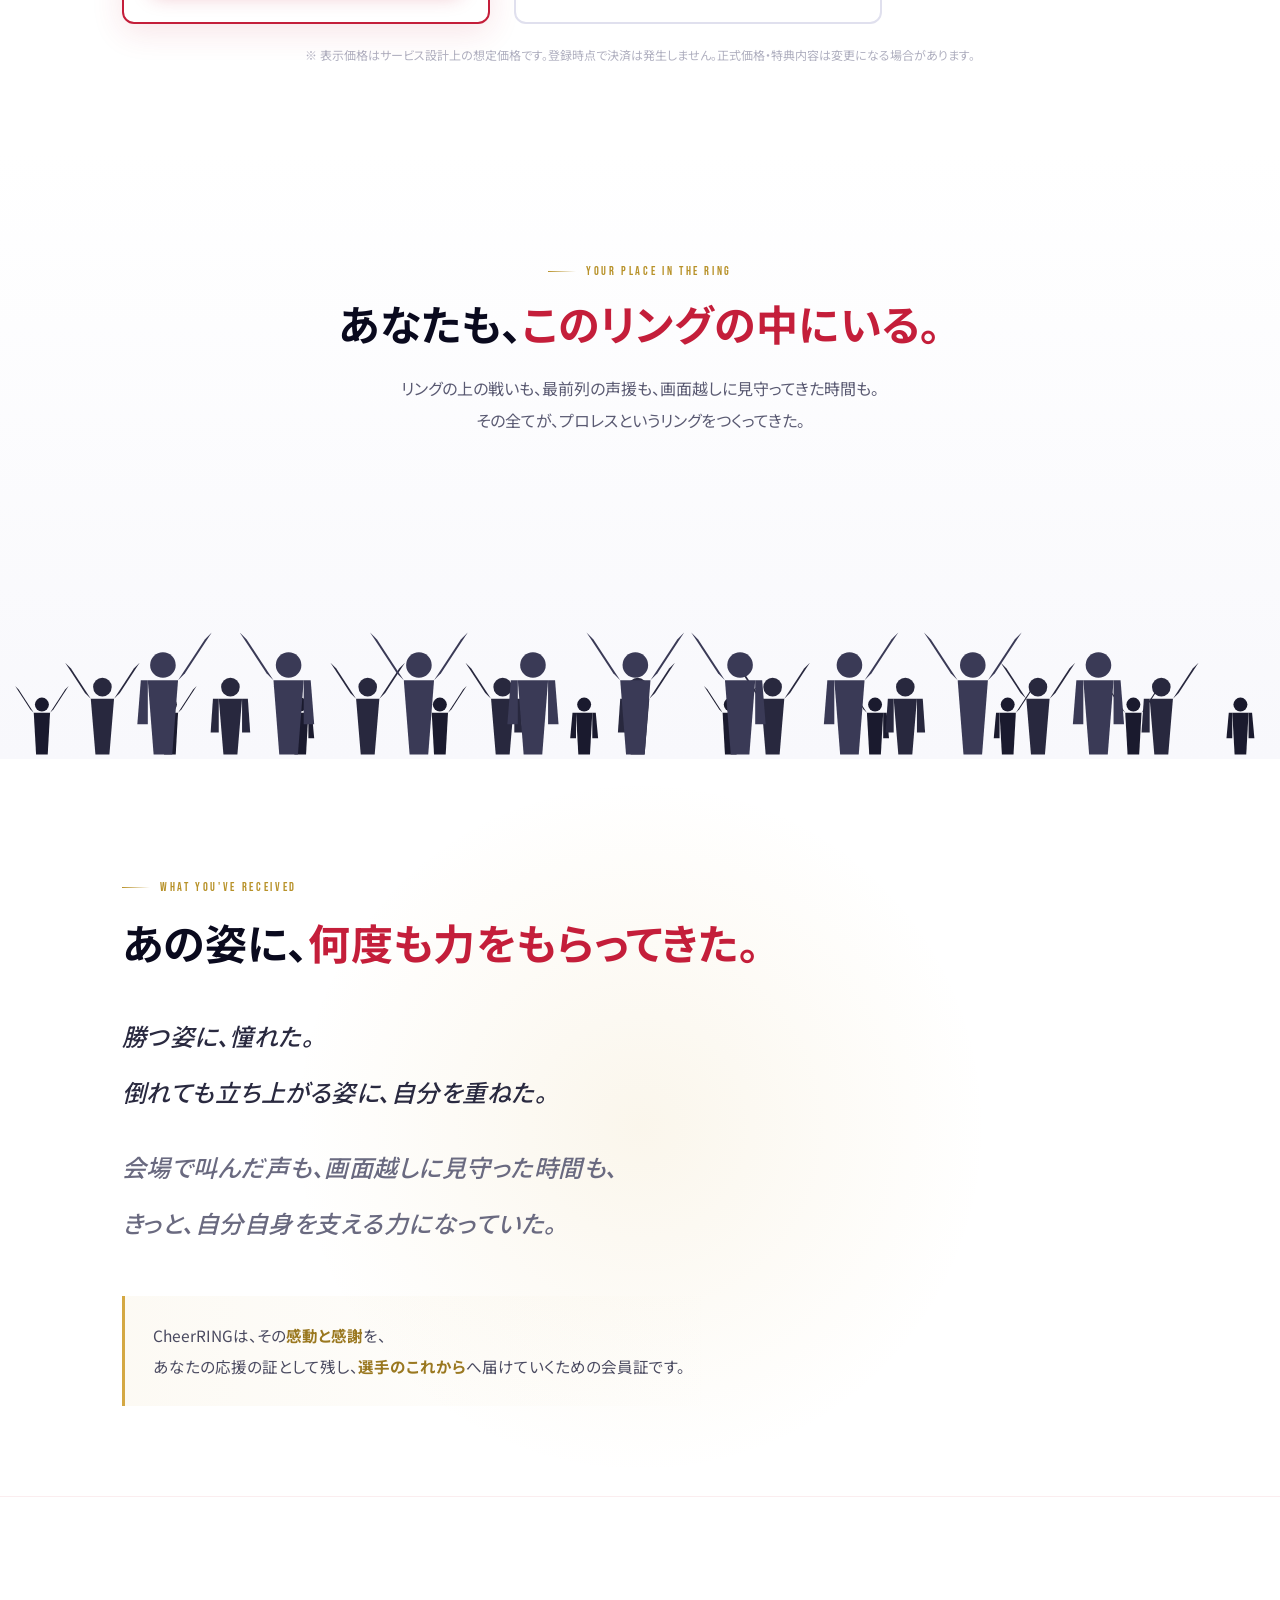
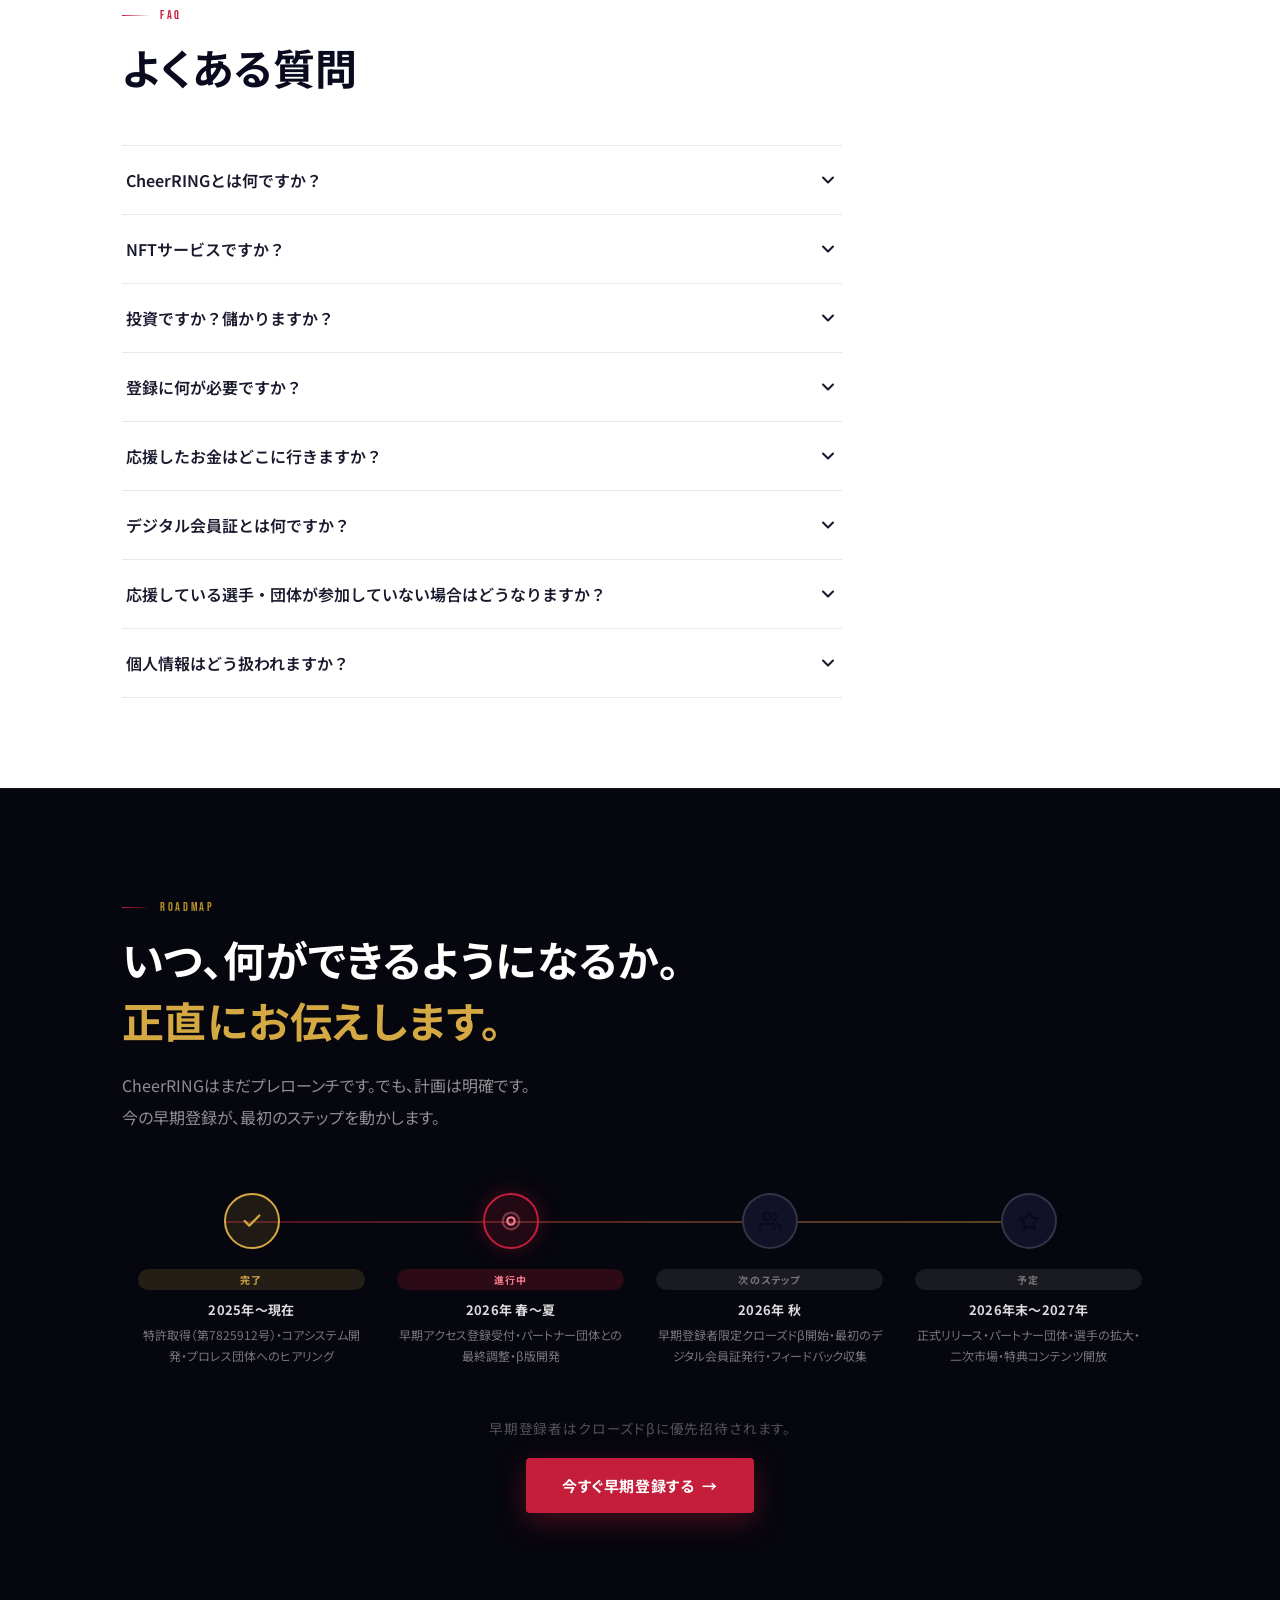
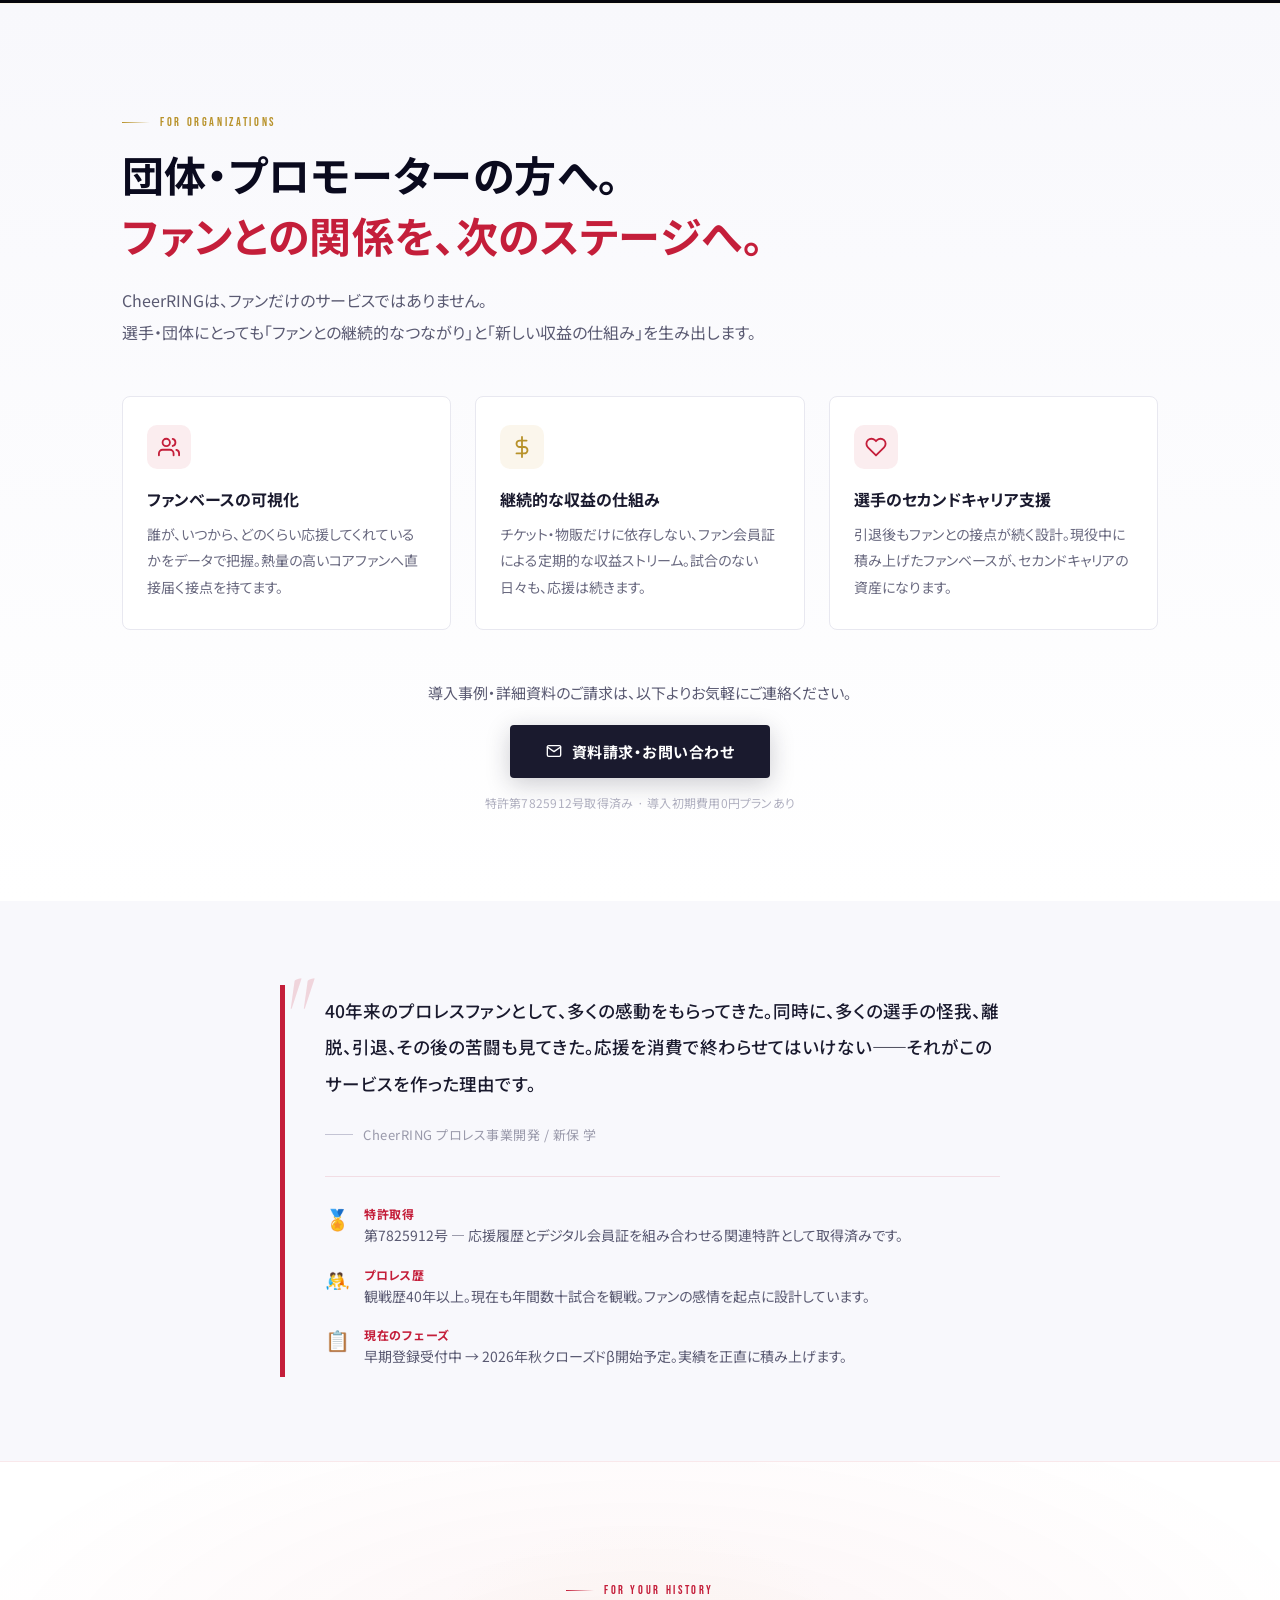
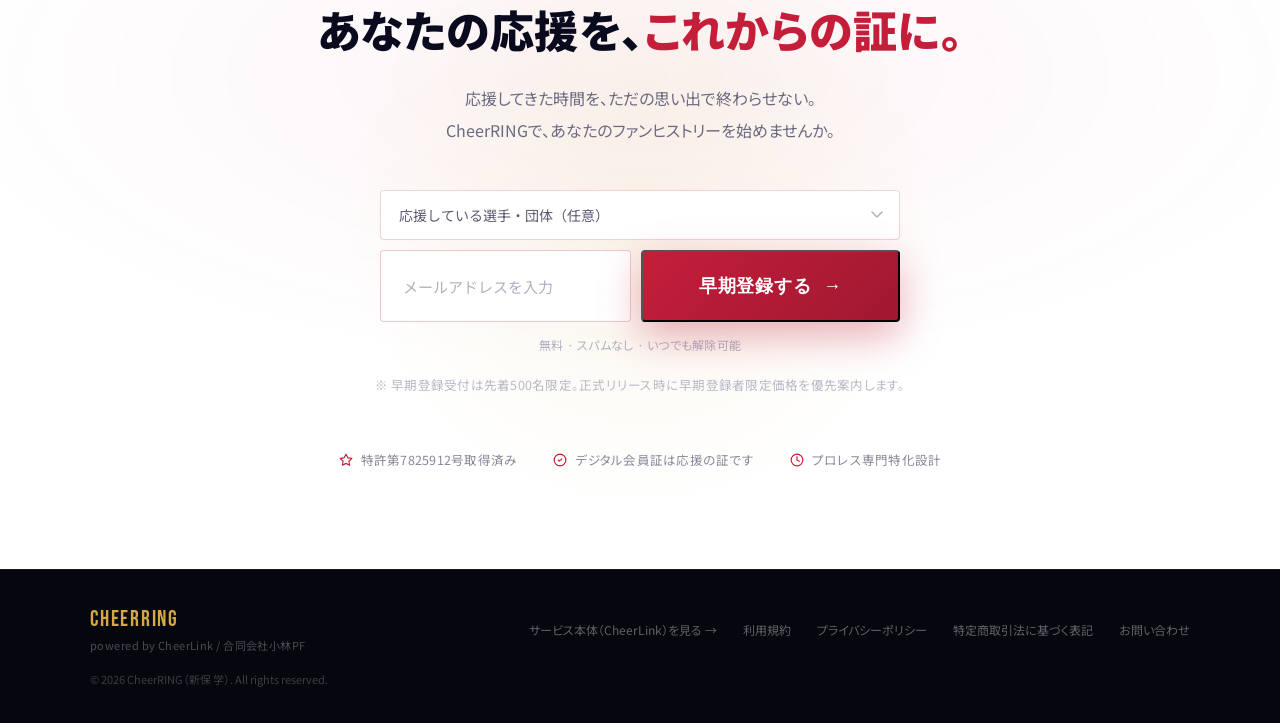
==== commit 631e69ca: "feat: 特商法ページ追加・フッター・hero感情コピー強化・メール更新 - html/tokusho.html 新規作成（特定商取引法に基づく表記） - index.html フッター: 特商法リ" ====
--- a/index.html
+++ b/index.html
@@ -2713,9 +2713,10 @@
         <a href="https://cheerlink-investor-noauth.vercel.app/sports/prowrestling" target="_blank" rel="noopener noreferrer">サービス本体（CheerLink）を見る →</a>
         <a href="#" id="openTouModal" aria-haspopup="dialog">利用規約</a>
         <a href="#" id="openPrivacyModal" aria-haspopup="dialog">プライバシーポリシー</a>
-        <a href="mailto:info@cheerlink.jp?subject=CheerRINGへのお問い合わせ">お問い合わせ</a>
+        <a href="html/tokusho.html">特定商取引法に基づく表記</a>
+        <a href="mailto:manabu619@gmail.com">お問い合わせ</a>
       </div>
-      <div class="footer-copy">© 2026 CheerLink. All rights reserved.</div>
+      <div class="footer-copy">© 2026 CheerRING（新保 学）. All rights reserved.</div>
     </div>
   </footer>
 
